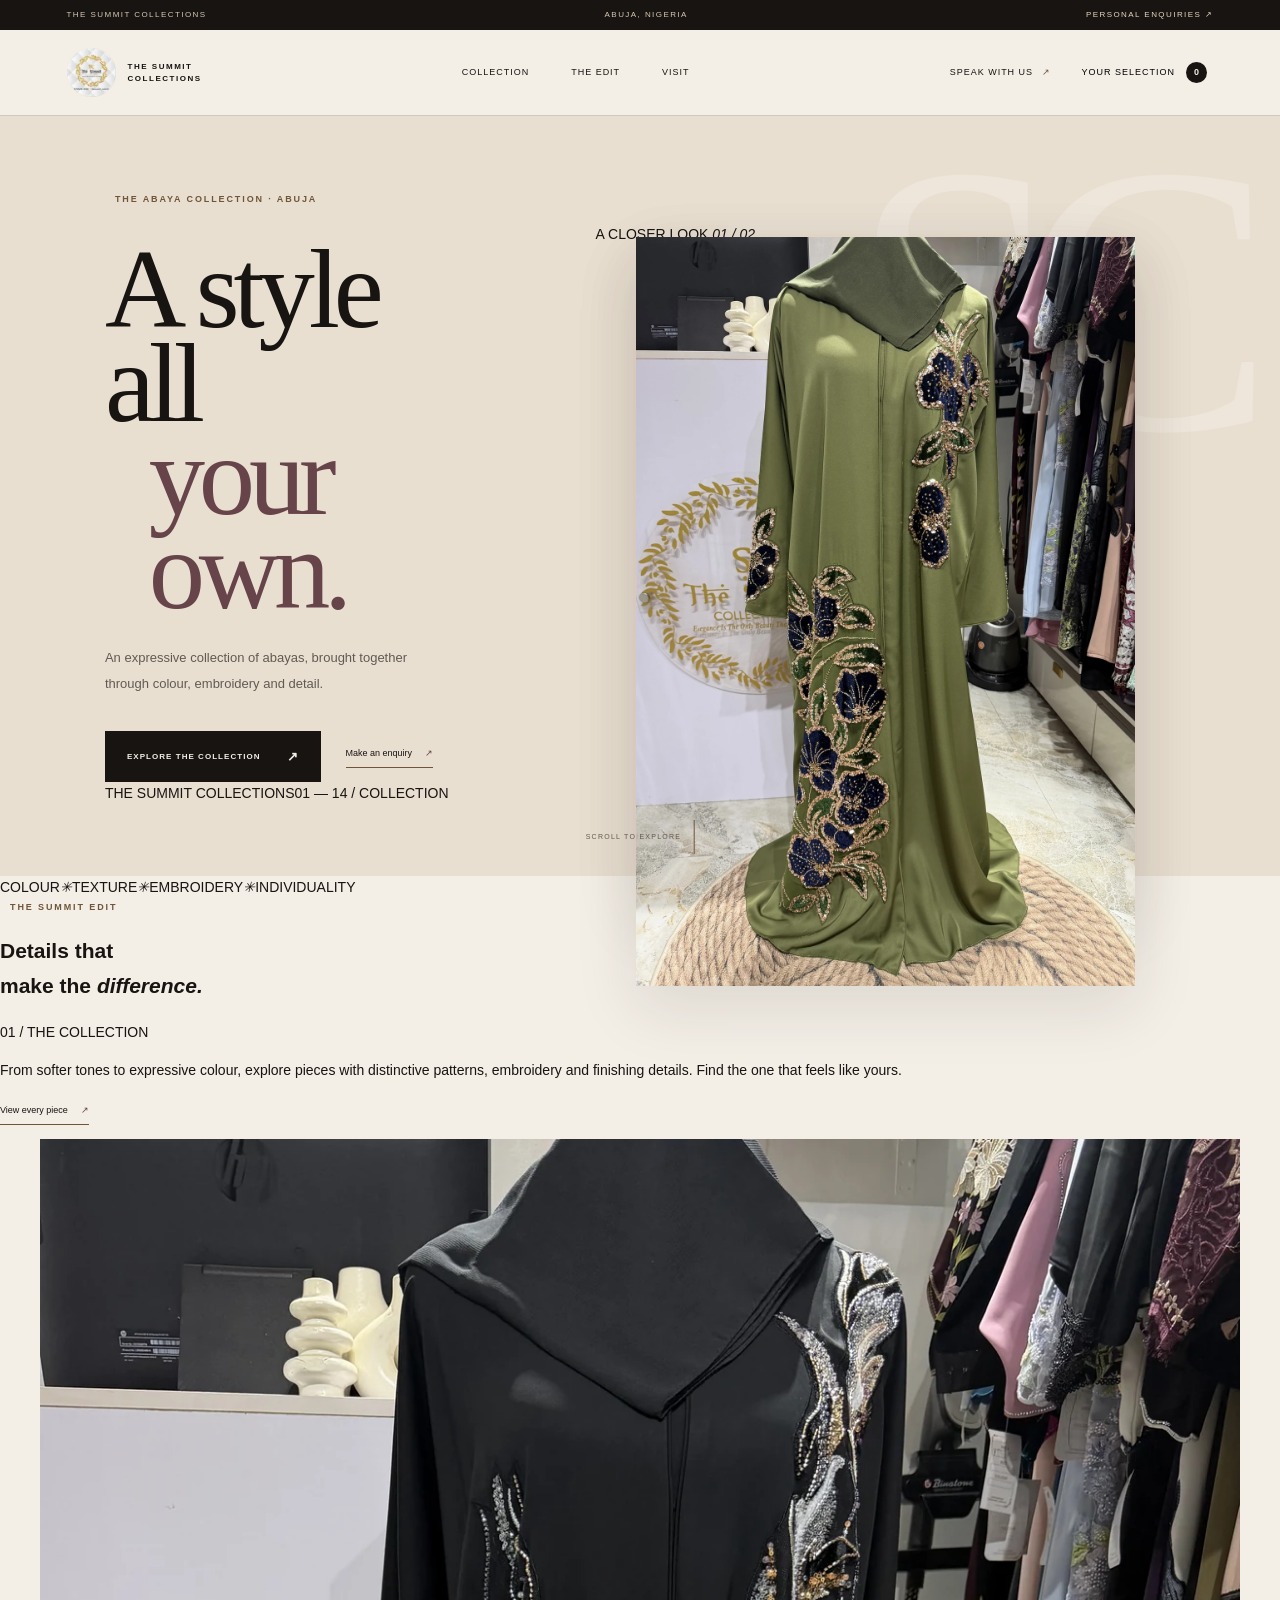
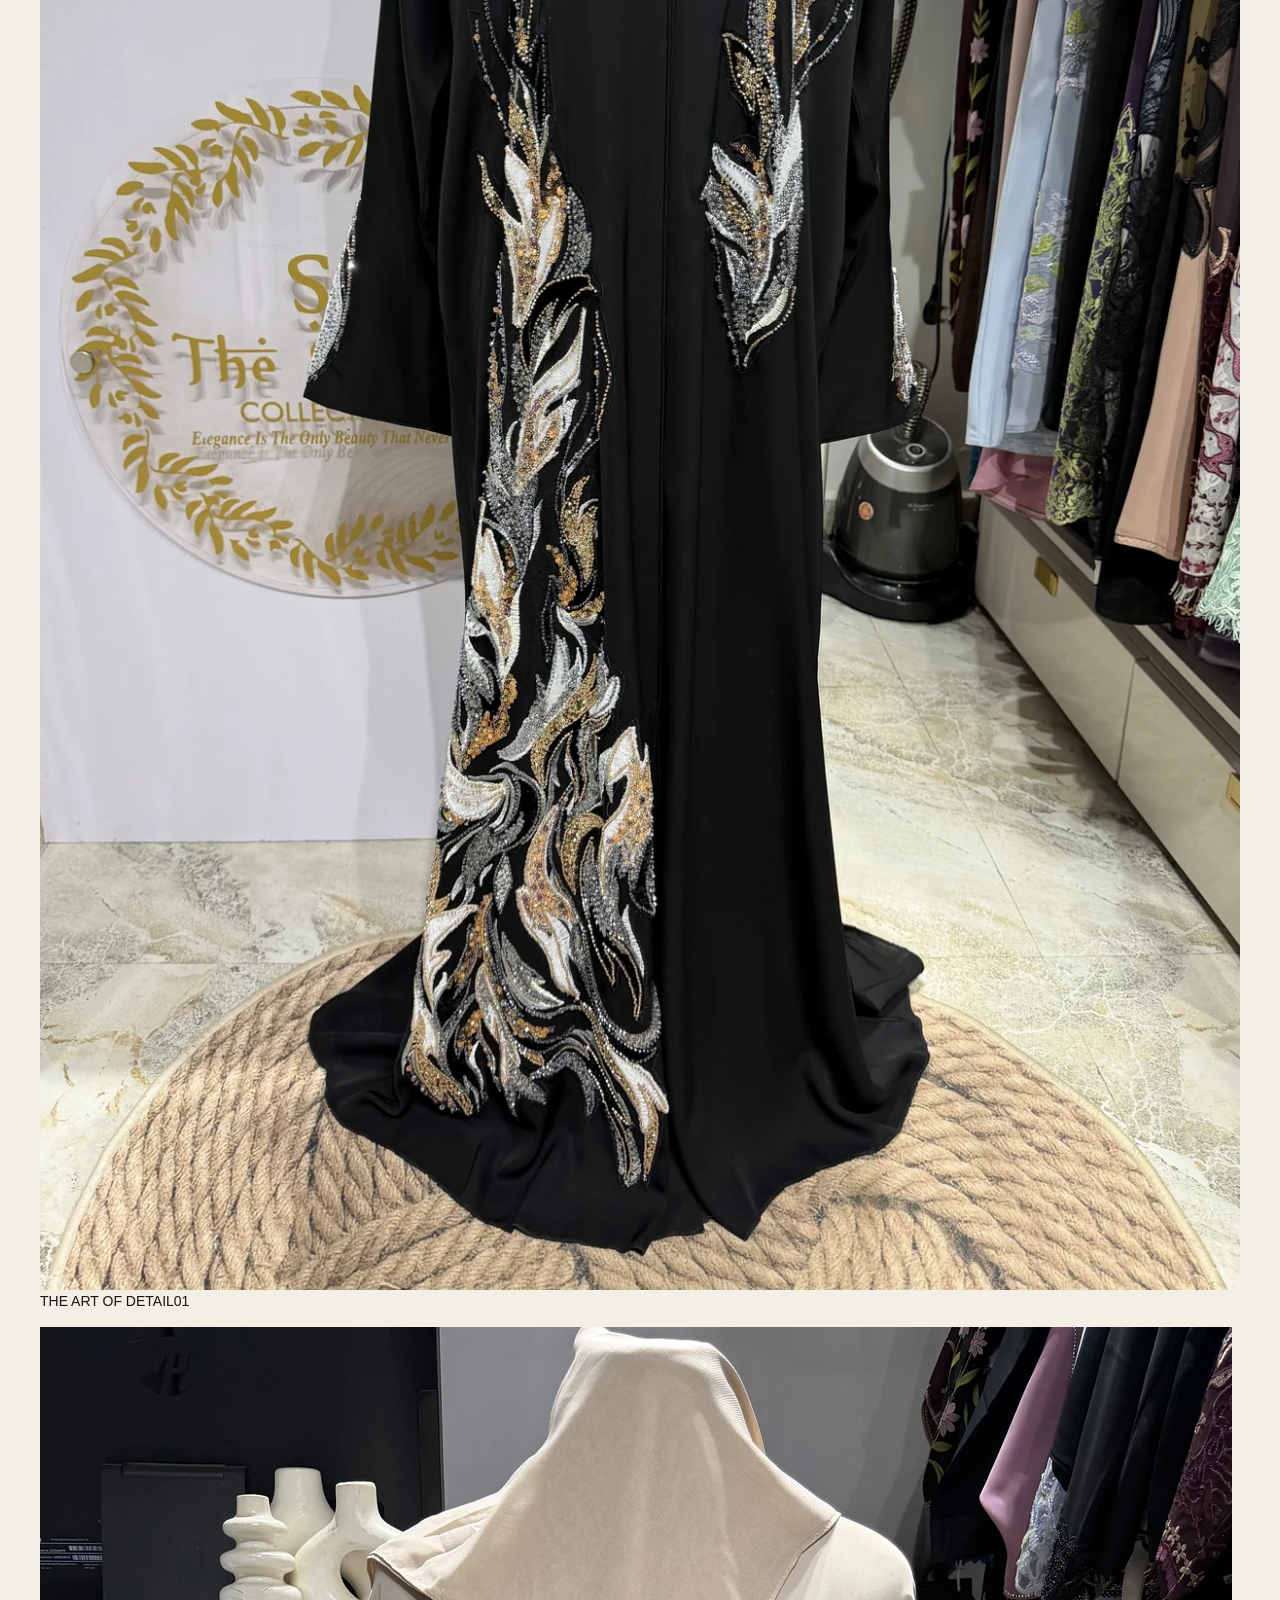
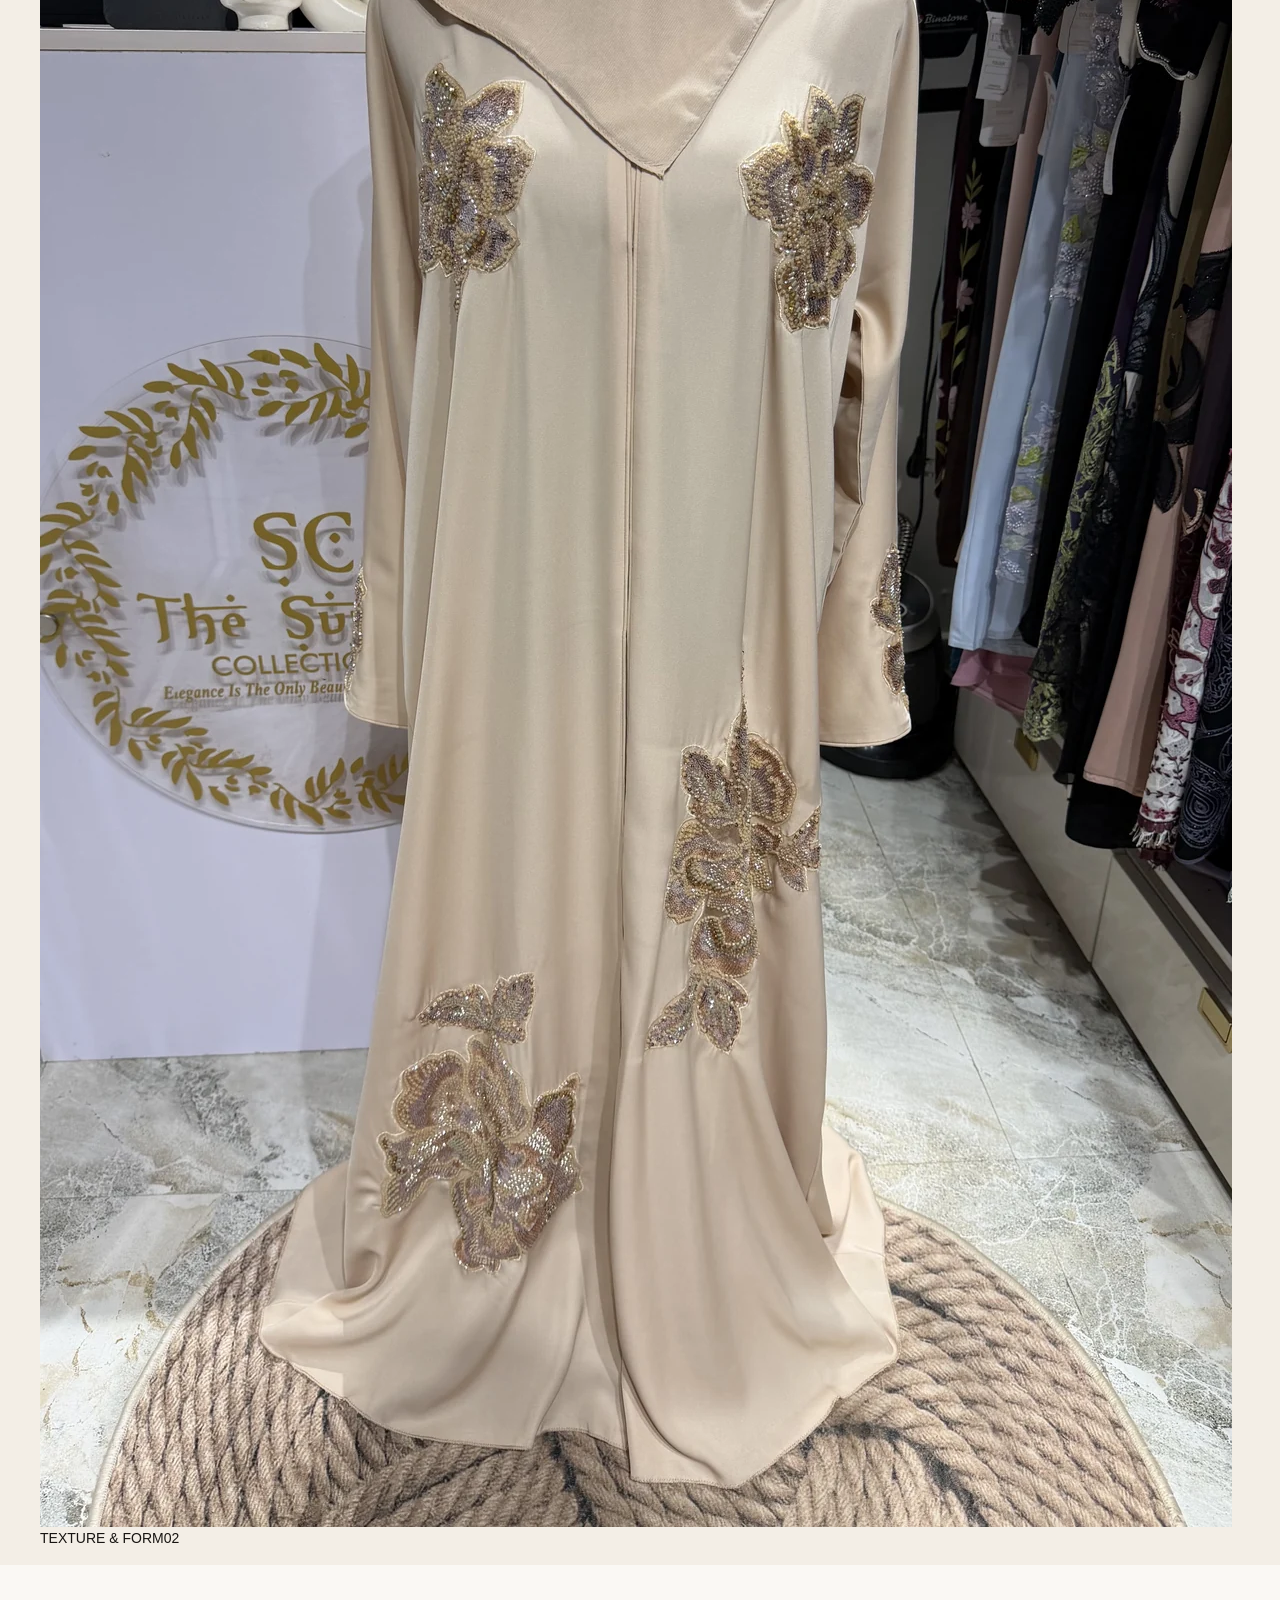
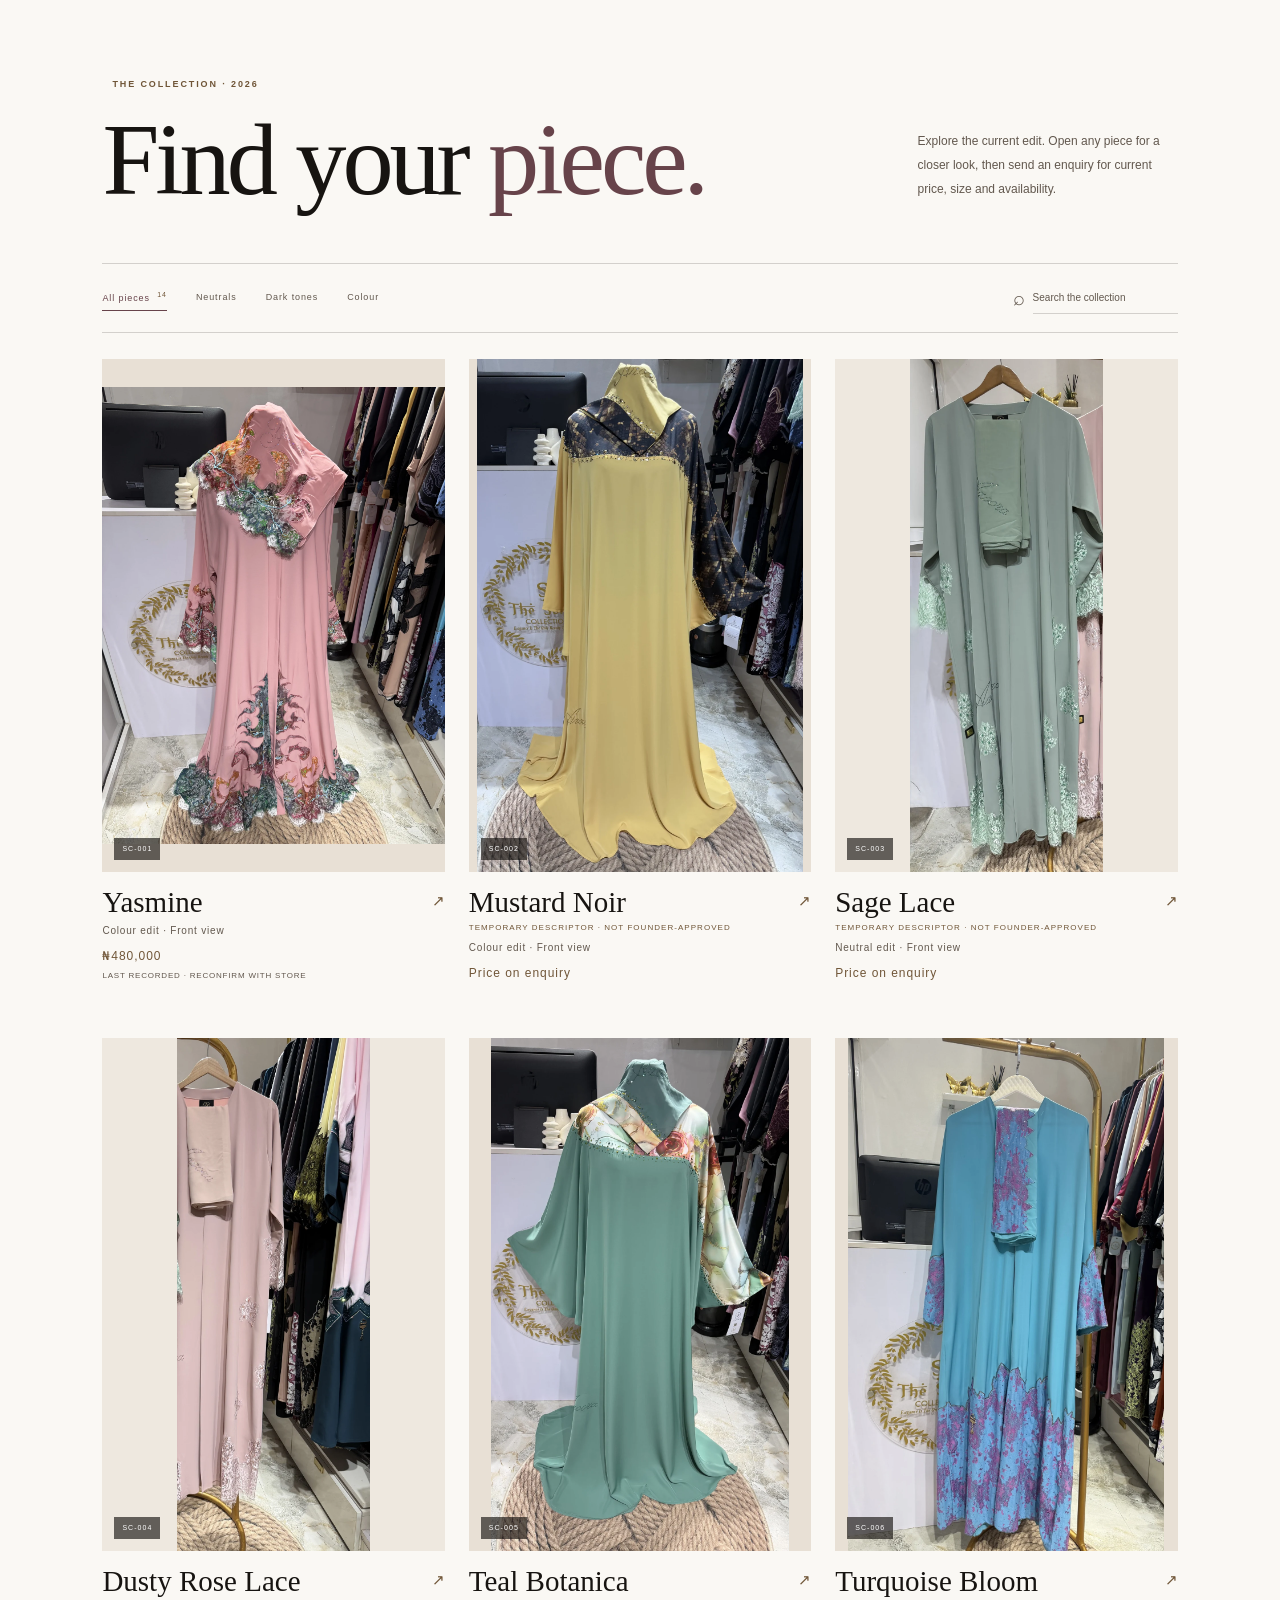
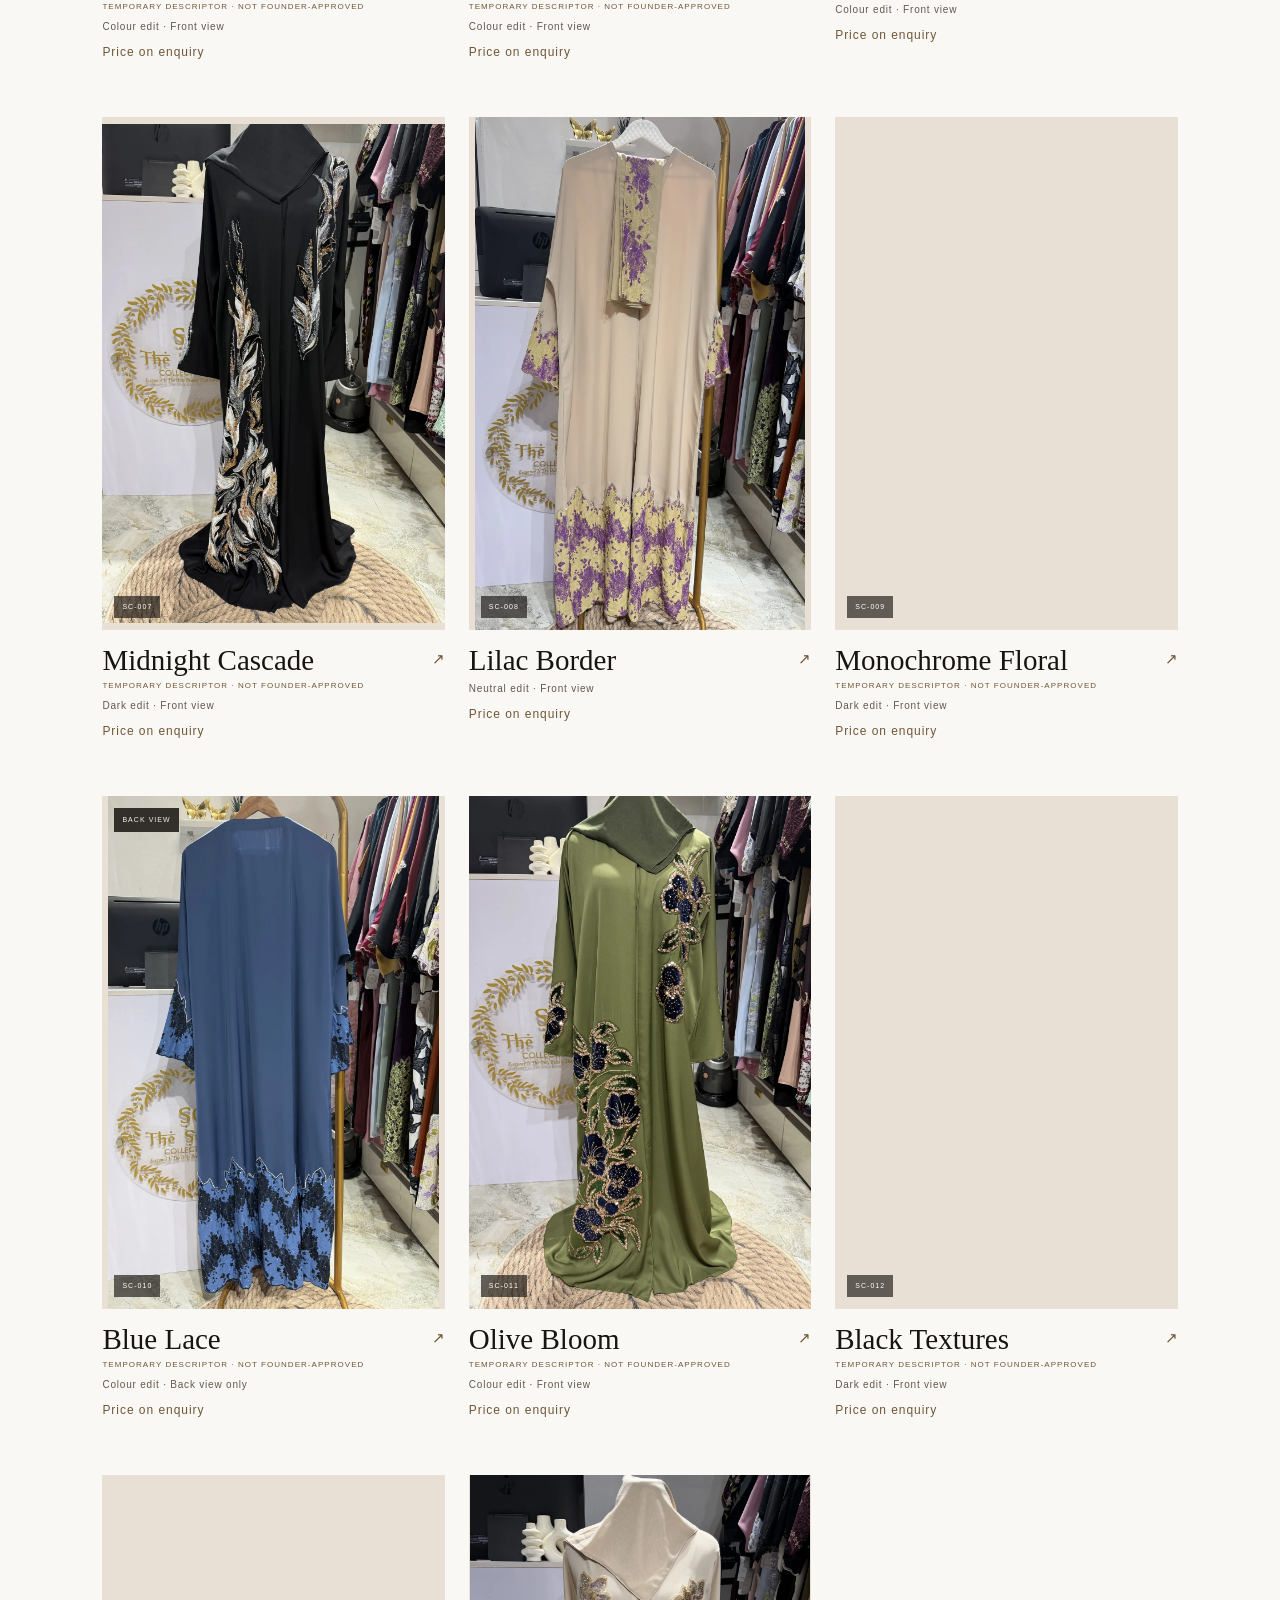
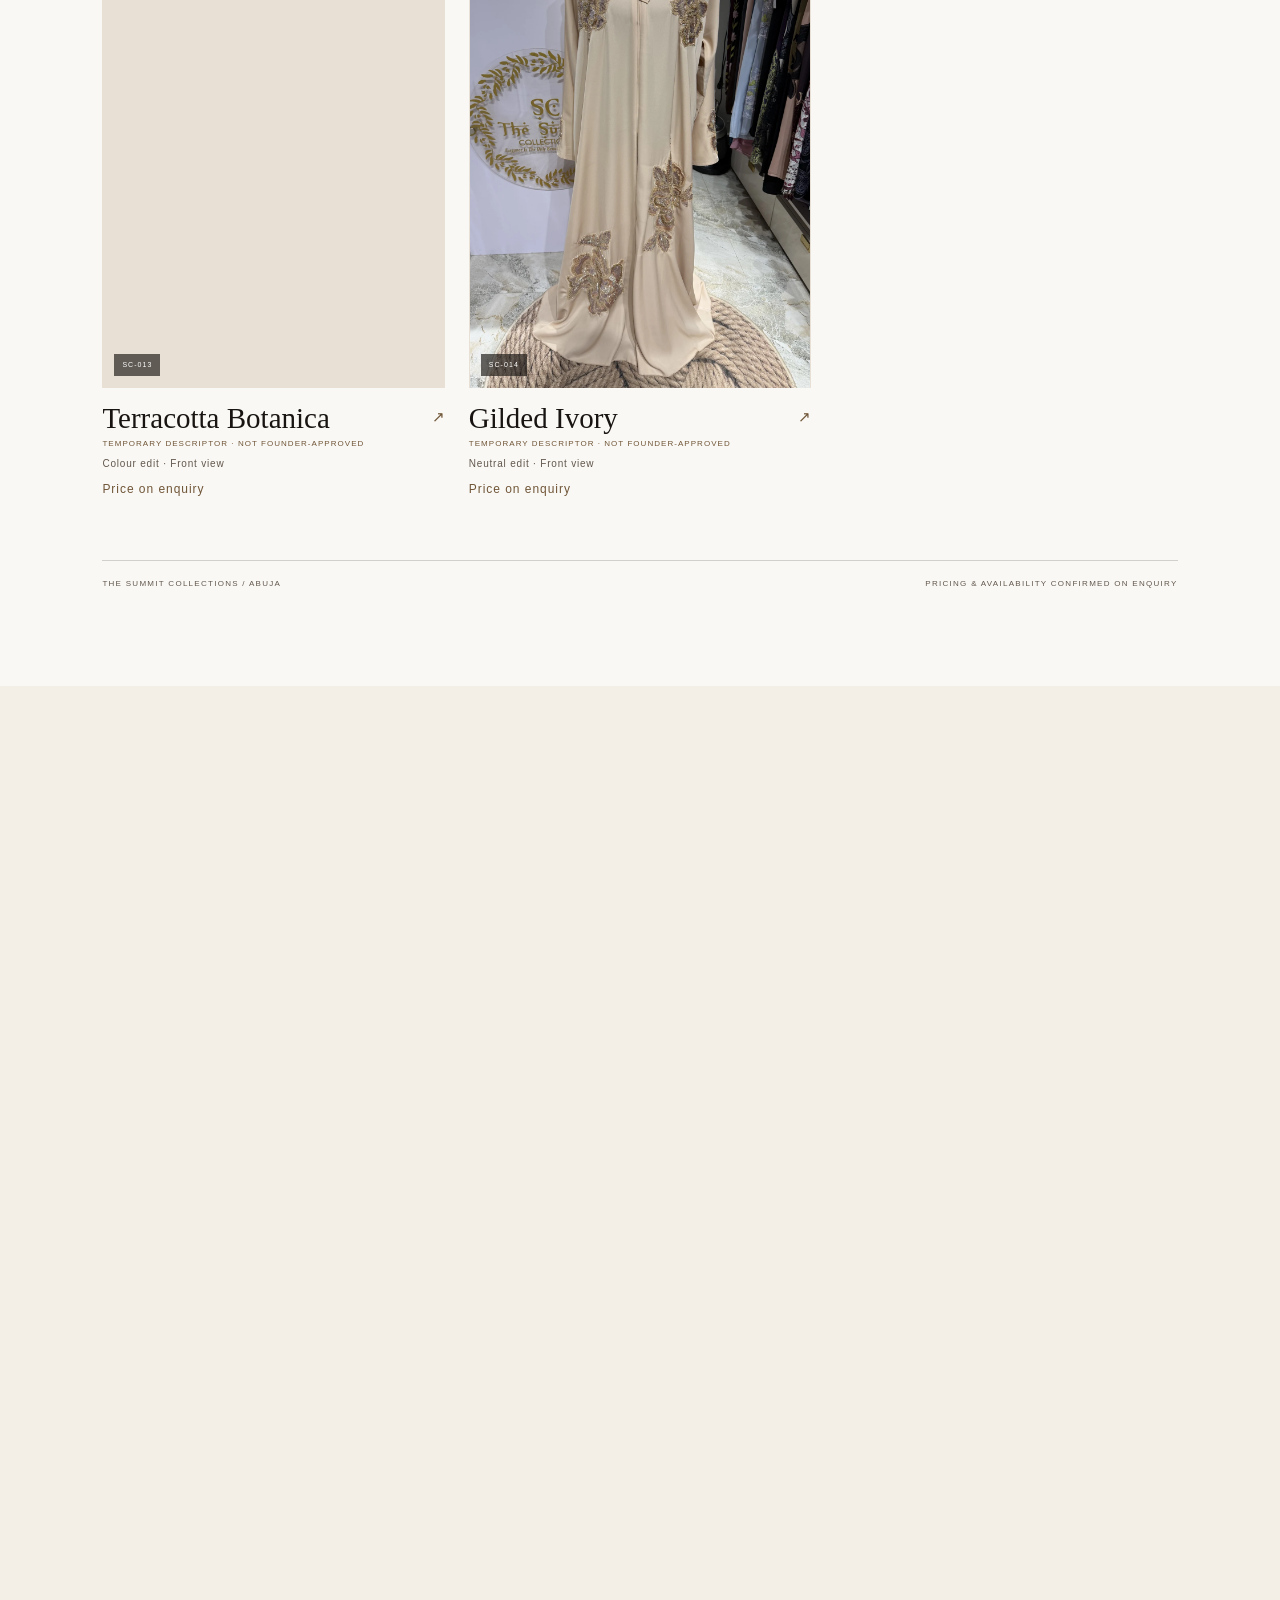
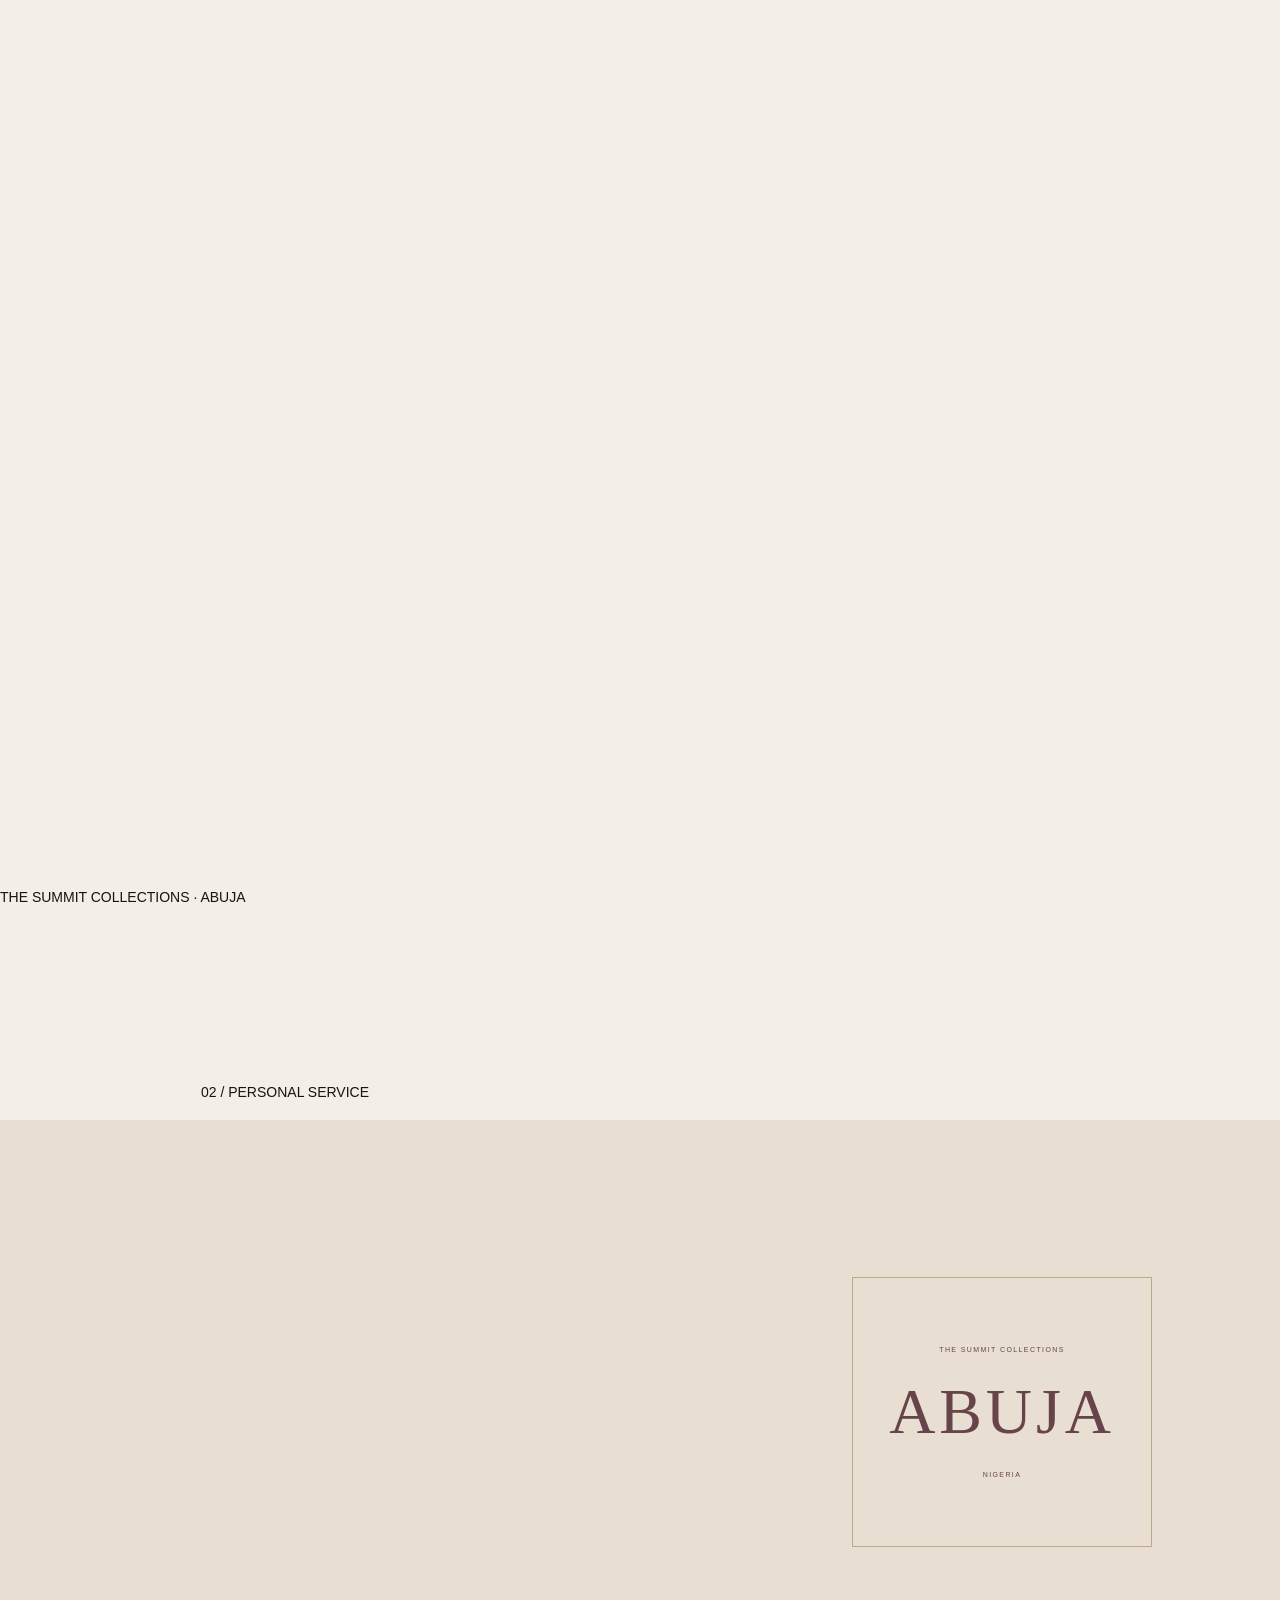
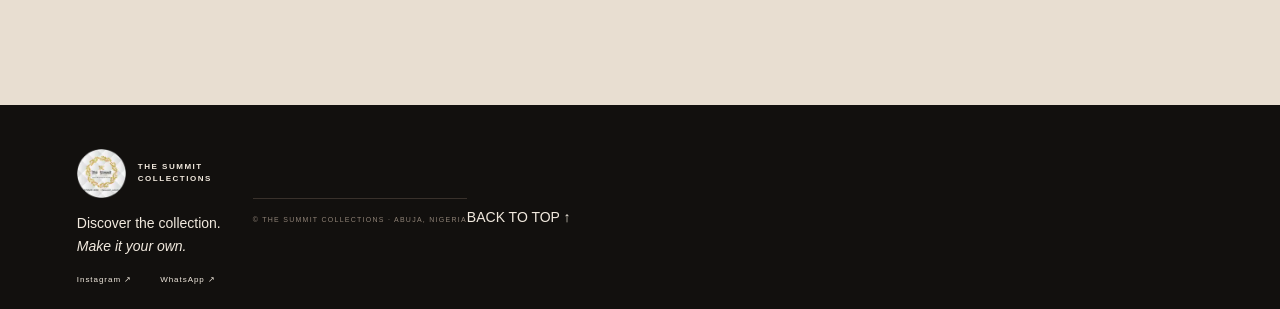
==== index.html @ 71501c40 "design: reshape storefront into a premium editorial fashion experience" ====
<!doctype html>
<html lang="en">
<head>
<meta charset="utf-8"><meta name="viewport" content="width=device-width, initial-scale=1"><meta name="theme-color" content="#f1eee8">
<meta name="description" content="Discover the abaya collection from The Summit Collections, Abuja. Explore colour, embroidery and considered details, then enquire directly with the store.">
<meta property="og:type" content="website"><meta property="og:site_name" content="The Summit Collections"><meta property="og:title" content="The Summit Collections — A considered abaya collection"><meta property="og:description" content="Explore the collection from The Summit Collections, Abuja."><meta property="og:locale" content="en_NG">
<meta name="twitter:card" content="summary"><meta name="twitter:title" content="The Summit Collections — A considered abaya collection"><meta name="twitter:description" content="Explore the collection from The Summit Collections, Abuja.">
<title>The Summit Collections — Abuja</title><link rel="preload" as="image" href="/products/sc-001.webp" fetchpriority="high">
<link rel="preconnect" href="https://fonts.googleapis.com"><link rel="preconnect" href="https://fonts.gstatic.com" crossorigin>
<link href="https://fonts.googleapis.com/css2?family=DM+Sans:wght@400;500;600;700&family=Playfair+Display:ital,wght@0,400;0,500;1,400;1,500&display=swap" rel="stylesheet"><link rel="stylesheet" href="styles.css">
</head>
<body>
<a class="skip-link" href="#top">Skip to content</a><div class="progress" aria-hidden="true"><span id="progressBar"></span></div><div class="prelude" id="prelude" aria-hidden="true"><span class="prelude-mark">SC</span></div>
<div class="announcement"><span>THE SUMMIT COLLECTIONS</span><span>ABUJA, NIGERIA</span><a href="https://wa.me/2347082812850" target="_blank" rel="noopener">PERSONAL ENQUIRIES <span>↗</span></a></div>
<header class="site-header" id="siteHeader"><a class="brand" href="#top" aria-label="The Summit Collections home"><img src="/assets/summit-logo.webp" alt=""><span>THE SUMMIT<br>COLLECTIONS</span></a><nav class="desktop-nav" aria-label="Main navigation"><a href="#collection">Collection</a><a href="#story">The edit</a><a href="#visit">Visit</a></nav><div class="header-actions"><a class="header-contact" href="https://wa.me/2347082812850" target="_blank" rel="noopener">Speak with us <span>↗</span></a><button class="bag-trigger" id="bagOpen" aria-controls="drawer" aria-expanded="false">Your selection <b id="count" aria-live="polite" aria-atomic="true" aria-label="0 selected units">0</b></button><button class="menu-trigger" id="menuOpen" aria-controls="mobileNav" aria-label="Open navigation" aria-expanded="false"><span></span><span></span></button></div></header>
<nav class="mobile-nav" id="mobileNav" aria-label="Mobile navigation" inert><a href="#collection">Collection <span>01</span></a><a href="#story">The edit <span>02</span></a><a href="#visit">Visit <span>03</span></a><a href="https://wa.me/2347082812850" target="_blank" rel="noopener">Speak with us ↗</a></nav>
<main id="top" tabindex="-1">
<section class="hero"><div class="hero-copy"><p class="eyebrow reveal"><span class="eyebrow-rule"></span> THE ABAYA COLLECTION · ABUJA</p><h1 class="hero-title reveal">A style<br>all <em>your own.</em></h1><p class="hero-description reveal">An expressive collection of abayas, brought together through colour, embroidery and detail.</p><div class="hero-actions reveal"><a class="button button-dark" href="#collection">Explore the collection <span>↗</span></a><a class="quiet-link" href="https://wa.me/2347082812850" target="_blank" rel="noopener">Make an enquiry <span>↗</span></a></div><div class="hero-foot"><span>THE SUMMIT COLLECTIONS</span><span>01 — 14 / COLLECTION</span></div></div><div class="hero-stage"><figure class="hero-image hero-image-main"><img src="/products/sc-001.webp" alt="Pink embroidered abaya from The Summit Collections" fetchpriority="high" decoding="async"></figure><figure class="hero-image hero-image-detail"><img src="/products/sc-011.webp" alt="Olive abaya with embroidered detailing" loading="eager" decoding="async"></figure><span class="hero-image-index">A CLOSER LOOK <i>01 / 02</i></span></div><a class="scroll-cue" href="#story" aria-label="Scroll to explore"><span>SCROLL TO EXPLORE</span><i></i></a></section>
<div class="collection-ribbon"><span>COLOUR</span><i>✳</i><span>TEXTURE</span><i>✳</i><span>EMBROIDERY</span><i>✳</i><span>INDIVIDUALITY</span></div>
<section class="story" id="story"><div class="story-heading"><p class="eyebrow reveal"><span class="eyebrow-rule"></span> THE SUMMIT EDIT</p><h2 class="reveal">Details that<br>make the <em>difference.</em></h2></div><div class="story-copy reveal"><span class="section-index">01 / THE COLLECTION</span><p>From softer tones to expressive colour, explore pieces with distinctive patterns, embroidery and finishing details. Find the one that feels like yours.</p><a class="quiet-link" href="#collection">View every piece <span>↗</span></a></div><div class="story-images"><figure class="story-image story-image-large reveal-image"><img src="/products/sc-007.webp" alt="Black abaya with embroidered detailing" loading="lazy" decoding="async"><figcaption><span>THE ART OF DETAIL</span><span>01</span></figcaption></figure><figure class="story-image story-image-small reveal-image"><img src="/products/sc-014.webp" alt="Ivory-toned abaya with gold-toned detailing" loading="lazy" decoding="async"><figcaption><span>TEXTURE & FORM</span><span>02</span></figcaption></figure></div></section>
<section class="collection" id="collection"><div class="collection-head"><div><p class="eyebrow reveal"><span class="eyebrow-rule"></span> THE COLLECTION · 2026</p><h2 class="reveal">Find your <em>piece.</em></h2></div><p class="collection-intro reveal">Explore the current edit. Open any piece for a closer look, then send an enquiry for current price, size and availability.</p></div><div class="collection-tools"><div class="filters" role="group" aria-label="Filter collection"><button class="active" data-filter="all" aria-pressed="true">All pieces <sup data-catalogue-count>14</sup></button><button data-filter="neutral" aria-pressed="false">Neutrals</button><button data-filter="dark" aria-pressed="false">Dark tones</button><button data-filter="colour" aria-pressed="false">Colour</button></div><label class="search"><span aria-hidden="true">⌕</span><input id="search" type="search" placeholder="Search the collection" aria-label="Search collection"></label></div><div class="product-grid" id="grid" aria-live="polite"></div><div class="collection-end"><span>THE SUMMIT COLLECTIONS / ABUJA</span><span>PRICING & AVAILABILITY CONFIRMED ON ENQUIRY</span></div></section>
<section class="service"><div class="service-image"><img src="/products/sc-002.webp" alt="Mustard abaya with dark embroidered detailing" loading="lazy" decoding="async"><span>THE SUMMIT COLLECTIONS · ABUJA</span></div><div class="service-copy"><p class="eyebrow reveal"><span class="eyebrow-rule"></span> A PERSONAL ENQUIRY</p><h2 class="reveal">A closer look.<br><em>A personal touch.</em></h2><p class="reveal">Need help choosing? Speak with the store about measurements, current pricing, available sizes and delivery. We’ll help you with the details before you decide.</p><a class="button button-outline reveal" href="https://wa.me/2347082812850" target="_blank" rel="noopener">Speak with the store <span>↗</span></a><span class="service-index">02 / PERSONAL SERVICE</span></div></section>
<section class="visit" id="visit"><div class="visit-copy"><p class="eyebrow reveal"><span class="eyebrow-rule"></span> VISIT THE STORE</p><h2 class="reveal">Come by<br><em>in Abuja.</em></h2><p class="reveal">Plot 1137, beside Amor Hotel,<br>Aso Radio, Katampe, Abuja, Nigeria</p><a class="quiet-link reveal" href="https://www.google.com/maps/search/?api=1&query=Plot+1137+beside+Amor+Hotel+Aso+Radio+Katampe+Abuja+Nigeria" target="_blank" rel="noopener">Get directions <span>↗</span></a></div><div class="visit-mark"><span>THE SUMMIT COLLECTIONS</span><b>ABUJA</b><i>NIGERIA</i></div></section>
</main>
<footer class="site-footer"><div class="footer-top"><a class="brand footer-brand" href="#top"><img src="/assets/summit-logo.webp" alt=""><span>THE SUMMIT<br>COLLECTIONS</span></a><p>Discover the collection.<br><em>Make it your own.</em></p><div class="footer-links"><a href="https://www.instagram.com/thesummit_collections/" target="_blank" rel="noopener">Instagram ↗</a><a href="https://wa.me/2347082812850" target="_blank" rel="noopener">WhatsApp ↗</a></div></div><div class="footer-bottom"><small>© THE SUMMIT COLLECTIONS · ABUJA, NIGERIA</small><a href="#top">BACK TO TOP ↑</a></div></footer>
<div class="scrim" id="scrim"></div><aside class="selection-drawer" id="drawer" role="dialog" aria-modal="true" aria-label="Your selection" aria-hidden="true" tabindex="-1" inert><div class="drawer-head"><div><p class="eyebrow">YOUR SELECTION</p><h2>Enquiry bag</h2></div><button id="bagClose" aria-label="Close selection">×</button></div><div class="drawer-items" id="items"></div><div class="drawer-bottom"><p>Selected pieces are sent as an enquiry. The store will confirm current pricing, sizing and availability.</p><div id="enquiryFields" hidden><label>Your name<input id="name" placeholder="Your name" autocomplete="name"></label><label>Delivery location<input id="location" placeholder="City or area" autocomplete="address-level2"></label></div><button id="send" class="button button-dark" disabled>Add a piece to continue</button></div></aside>
<dialog id="detail" class="product-dialog" aria-labelledby="detailTitle" aria-describedby="detailView detailPriceNote"><button class="dialog-close" id="detailClose" aria-label="Close product details">×</button><div class="dialog-image"><img id="detailImg" alt="Selected abaya"><div class="dialog-thumbs" id="thumbs"></div></div><div class="dialog-copy"><p class="eyebrow" id="detailRef">THE COLLECTION</p><h2 id="detailTitle">Piece 01</h2><p id="detailView">Front view</p><p class="detail-price" id="detailPrice">Price on enquiry</p><p class="price-note" id="detailPriceNote">Ask the store to confirm current pricing.</p><p>Ask us to confirm current availability, measurements, sizes and delivery.</p><div class="size-note"><span>SIZE & FIT</span><b>Ask the store</b></div><label>What would you like to know?<input id="size" placeholder="e.g. Size 56, measurements"></label><button id="add" class="button button-dark">Add to selection <span>↗</span></button></div></dialog>
<script src="app.js"></script></body></html>
---- styles.css ----
:root{--ink:#171411;--paper:#f3eee6;--cream:#e9dfd1;--white:#faf8f4;--gold:#705638;--wine:#67434a;--muted:#62584e;--line:rgba(35,29,24,.18);--serif:'Italiana',Georgia,serif;--sans:'Manrope',Arial,sans-serif;--ease:cubic-bezier(.76,0,.24,1)}
*{box-sizing:border-box}html{scroll-behavior:smooth;scroll-padding-top:90px}body{margin:0;background:var(--paper);color:var(--ink);font:13px/1.7 var(--sans);-webkit-font-smoothing:antialiased;overflow-x:hidden}body.lock{overflow:hidden}a{color:inherit;text-decoration:none}button,input{font:inherit}button{cursor:pointer}img{display:block;max-width:100%}
.progress{position:fixed;z-index:60;top:0;left:0;width:100%;height:2px}.progress span{display:block;width:0;height:100%;background:var(--gold)}
.prelude{position:fixed;inset:0;z-index:70;background:var(--ink);color:var(--paper);display:flex;align-items:center;justify-content:center;flex-direction:column;gap:14px;transition:transform 1s var(--ease),visibility 1s}.prelude.done{transform:translateY(-101%);visibility:hidden}.prelude-mark{font:64px/.9 var(--serif);letter-spacing:-.07em}.prelude-line{width:92px;height:1px;background:var(--gold);transform-origin:left;animation:preludeLine 1s var(--ease) both}.prelude small{font-size:8px;letter-spacing:.22em;color:#c4b6a4}
.announcement{height:30px;padding:0 5.2%;background:var(--ink);color:#d8c9b4;display:flex;align-items:center;justify-content:space-between;font-size:8px;letter-spacing:.18em}.announcement a{color:#e7d7c0}
.site-header{height:86px;padding:0 5.2%;display:flex;align-items:center;justify-content:space-between;background:rgba(243,238,230,.94);border-bottom:1px solid var(--line);position:sticky;top:0;z-index:30;backdrop-filter:blur(12px);transition:height .45s var(--ease),box-shadow .45s}.site-header.scrolled{height:72px;box-shadow:0 8px 30px #1714110c}.brand{display:flex;align-items:center;gap:12px}.brand img{width:49px;height:49px;object-fit:contain}.brand span{font-size:8px;font-weight:700;line-height:1.5;letter-spacing:.19em}.desktop-nav{display:flex;gap:42px}.desktop-nav a,.header-contact,.bag-trigger{font-size:9px;letter-spacing:.11em;text-transform:uppercase}.desktop-nav a{position:relative;padding:9px 0}.desktop-nav a:after{content:'';position:absolute;left:0;bottom:3px;width:100%;height:1px;background:var(--gold);transform:scaleX(0);transform-origin:right;transition:transform .45s var(--ease)}.desktop-nav a:hover:after{transform:scaleX(1);transform-origin:left}.header-actions{display:flex;align-items:center;gap:25px}.header-contact span{color:var(--gold);margin-left:5px}.bag-trigger{border:0;background:none}.bag-trigger b{display:inline-grid;place-items:center;width:21px;height:21px;margin-left:8px;border-radius:50%;background:var(--ink);color:var(--paper);font-size:9px}.menu-trigger{display:none}.mobile-nav{display:none}
.hero{min-height:min(760px,calc(100svh - 116px));background:var(--cream);padding:68px 8.2% 54px;display:grid;grid-template-columns:.86fr 1.14fr;align-items:center;gap:5%;position:relative;isolation:isolate}.hero:before{content:'SC';position:absolute;z-index:-1;right:4%;top:4%;font:clamp(200px,30vw,460px)/.8 var(--serif);color:#fff3;letter-spacing:-.12em;pointer-events:none}.hero-copy{padding:0 0 8px;position:relative;z-index:2}.eyebrow{display:flex;align-items:center;gap:10px;margin:0;color:#705638;font-size:8px;letter-spacing:.21em;font-weight:700}.eyebrow i{display:inline-block;width:24px;height:1px;background:var(--gold)}.hero-title{font:400 clamp(74px,8.8vw,132px)/.83 var(--serif);letter-spacing:-.055em;margin:36px 0 28px}.hero-title span,.hero-title em{display:block;font-style:normal}.hero-title em{color:var(--wine);padding-left:10%}.hero-description{max-width:330px;color:#625a52;font-size:12px;line-height:2}.hero-actions{display:flex;align-items:center;gap:25px;flex-wrap:wrap;margin-top:34px}
.button{min-height:51px;padding:0 21px;display:inline-flex;align-items:center;justify-content:center;gap:26px;border:1px solid transparent;font-size:8px;font-weight:700;letter-spacing:.13em;text-transform:uppercase;transition:background .35s,color .35s,border-color .35s,transform .35s var(--ease)}.button span{font-size:13px;transition:transform .35s var(--ease)}.button:hover{transform:translateY(-3px)}.button:hover span{transform:translate(3px,-3px)}.button-dark{background:var(--ink);color:var(--paper)}.button-dark:hover{background:var(--wine)}.button-outline{border-color:#d4c3ab;color:var(--paper)}.button-outline:hover{background:var(--paper);color:var(--ink)}.quiet-link{display:inline-flex;align-items:center;gap:13px;font-size:9px;border-bottom:1px solid var(--gold);padding-bottom:6px}.quiet-link span{color:var(--wine);transition:transform .3s}.quiet-link:hover span{transform:translate(3px,-3px)}
.hero-meta{display:flex;justify-content:space-between;max-width:380px;border-top:1px solid #c9bcae;margin-top:78px;padding-top:13px;color:#62584e;font-size:7px;letter-spacing:.16em}.hero-stage{height:min(560px,68vh);min-height:430px;position:relative;perspective:900px}.hero-image{position:absolute;overflow:hidden;background:#c9bcae;box-shadow:0 22px 60px #2a211a1c}.hero-image img{width:100%;height:100%;object-fit:cover;object-position:center 26%;transition:transform 1.5s var(--ease)}.hero-image-front{left:13%;top:0;width:56%;height:94%;z-index:2;animation:heroRise 1.2s .2s var(--ease) both}.hero-image-back{right:0;bottom:0;width:39%;height:67%;z-index:1;border:7px solid var(--cream);animation:heroRise 1.25s .42s var(--ease) both}.hero-stage:hover .hero-image-front img{transform:scale(1.035)}.hero-caption{position:absolute;z-index:4;left:13%;bottom:0;width:56%;display:flex;justify-content:space-between;padding:12px 0;color:#62584e;font-size:7px;letter-spacing:.17em}.hero-caption b{font:20px var(--serif);color:var(--wine)}.hero-seal{position:absolute;z-index:5;left:0;bottom:15%;width:106px;height:106px;border-radius:50%;background:var(--wine);color:#f4e9dc;display:flex;flex-direction:column;align-items:center;justify-content:center;font-size:7px;letter-spacing:.16em;box-shadow:0 12px 35px #251a1a26;animation:sealIn 1s .8s var(--ease) both}.hero-seal i{font-style:normal;color:#d7b98d;font-size:23px;margin:2px}.scroll-cue{position:absolute;bottom:22px;left:50%;transform:translateX(-50%);display:flex;align-items:center;gap:12px;color:#62584e;font-size:7px;letter-spacing:.18em}.scroll-cue i{height:34px;width:1px;background:var(--gold);transform-origin:top;animation:scrollPulse 1.7s ease-in-out infinite}
.ticker{overflow:hidden;background:var(--ink);color:#e8ddcf;padding:17px 0}.ticker-track{display:flex;align-items:center;justify-content:space-around;gap:38px;width:max-content;min-width:200%;animation:ticker 34s linear infinite}.ticker-track span{font:18px var(--serif);letter-spacing:.11em;white-space:nowrap}.ticker-track b{font-size:12px;color:var(--gold);font-weight:400}
.signature{padding:132px 10% 140px;background:var(--paper);display:grid;grid-template-columns:1.15fr .85fr;column-gap:12%;row-gap:65px}.signature-heading h2,.collection-head h2,.feature-copy h2,.visit h2{font:400 clamp(58px,7vw,102px)/.94 var(--serif);letter-spacing:-.04em;margin:28px 0 0}.signature-heading h2 em,.collection-head h2 em,.feature-copy h2 em,.visit h2 em{font-style:normal;color:var(--wine)}.signature-copy{align-self:end;max-width:330px;padding-bottom:6px}.index{display:block;color:#705638;font-size:7px;letter-spacing:.19em;margin-bottom:20px}.signature-copy p,.feature-copy>p:not(.eyebrow){color:var(--muted);font-size:11px;line-height:2.1;margin:0 0 25px}.signature-gallery{grid-column:1/-1;display:grid;grid-template-columns:1.05fr .72fr .5fr;align-items:center;gap:5%;position:relative}.signature-gallery figure{margin:0;position:relative;overflow:hidden;background:#ded3c5}.signature-large{height:510px}.signature-small{height:360px;margin-top:110px!important}.signature-gallery img{width:100%;height:100%;object-fit:cover;object-position:center 24%;transition:transform 1.2s var(--ease)}.signature-gallery figure:hover img{transform:scale(1.04)}.signature-gallery figcaption{position:absolute;bottom:0;left:0;right:0;display:flex;justify-content:space-between;padding:14px;background:linear-gradient(transparent,#17141188);color:white;font-size:7px;letter-spacing:.14em}.gallery-note{font:32px/1.2 var(--serif);color:var(--ink);padding-left:10px}.gallery-note em{color:var(--wine)}
.collection{background:var(--white);padding:112px 6.5% 96px}.collection-head{display:flex;align-items:end;justify-content:space-between;gap:40px}.collection-head h2{font-size:clamp(64px,8vw,112px);margin-top:20px}.collection-intro{max-width:260px;color:var(--muted);font-size:11px;line-height:2;margin:0 0 8px}.collection-tools{display:flex;align-items:center;justify-content:space-between;gap:20px;border-block:1px solid var(--line);padding:17px 0;margin:54px 0 26px}.filters{display:flex;gap:29px;flex-wrap:wrap}.filters button{border:0;background:none;color:#62584e;padding:5px 0;font-size:8px;letter-spacing:.1em;position:relative}.filters button:after{content:'';position:absolute;left:0;bottom:0;width:100%;height:1px;background:var(--wine);transform:scaleX(0);transition:transform .35s}.filters button.active{color:var(--wine)}.filters button.active:after{transform:scaleX(1)}.filters sup{font-size:7px;color:#705638;margin-left:4px}.search{display:flex;align-items:center;gap:8px;color:#62584e}.search span{font-size:20px}.search input{width:145px;border:0;border-bottom:1px solid var(--line);background:none;padding:7px 0;outline:0;font-size:9px}.search input:focus{border-color:var(--wine)}
.product-grid{display:grid;grid-template-columns:repeat(4,minmax(0,1fr));gap:48px 17px}.product-card{min-width:0;opacity:0;transform:translateY(32px);transition:opacity .8s var(--ease),transform .8s var(--ease)}.product-card.is-visible{opacity:1;transform:translateY(0)}.product-visual{display:block;width:100%;aspect-ratio:3/4;border:0;padding:0;position:relative;overflow:hidden;background:#e5ddd2;text-align:left}.product-visual img{width:100%;height:100%;object-fit:cover;object-position:center 24%;transition:transform 1.1s var(--ease),filter .6s}.product-visual:hover img{transform:scale(1.045);filter:saturate(1.04)}.product-number{position:absolute;left:12px;bottom:12px;color:#fff;background:#171411a6;padding:5px 8px;font-size:7px;letter-spacing:.15em}.product-meta{display:flex;align-items:start;justify-content:space-between;padding-top:13px}.product-meta h3{font:25px/1 var(--serif);margin:0}.product-meta p{margin:6px 0 0;color:var(--muted);font-size:8px;letter-spacing:.08em}.product-arrow{color:var(--gold);font-size:15px}.empty-state{grid-column:1/-1;padding:50px;text-align:center;color:var(--muted)}.collection-end{display:flex;justify-content:space-between;border-top:1px solid var(--line);margin-top:60px;padding-top:16px;color:#62584e;font-size:7px;letter-spacing:.16em}
.feature-story{display:grid;grid-template-columns:1fr 1fr;background:var(--ink);color:var(--paper)}.feature-image{min-height:680px;position:relative;overflow:hidden}.feature-image img{width:100%;height:100%;position:absolute;inset:0;object-fit:cover;object-position:center 22%;filter:saturate(.88)}.feature-image-label{position:absolute;bottom:24px;left:7%;font-size:7px;letter-spacing:.18em}.feature-copy{padding:100px 12%;align-self:center;position:relative}.feature-copy h2{font-size:clamp(58px,7vw,96px);margin:26px 0}.feature-copy h2 em{color:#c4a77f}.feature-copy>p:not(.eyebrow){max-width:340px;color:#bfb4a7}.feature-index{display:block;margin-top:74px;color:#8f8172;font-size:7px;letter-spacing:.17em}
.visit{padding:116px 10%;display:flex;align-items:center;justify-content:space-between;gap:40px;background:#e8ded1}.visit h2{font-size:clamp(68px,8vw,112px);margin:22px 0}.visit-copy>p:not(.eyebrow){font-size:11px;color:#625950;line-height:2;margin:25px 0}.visit-mark{width:300px;height:270px;border:1px solid #bda987;display:flex;flex-direction:column;align-items:center;justify-content:center;gap:20px;color:var(--wine)}.visit-mark span,.visit-mark i{font-size:7px;letter-spacing:.2em;font-style:normal}.visit-mark b{font:64px var(--serif);letter-spacing:.06em}
footer{background:#12100e;color:#f1e9de;padding:44px 6% 22px;display:grid;grid-template-columns:auto 1fr auto;align-items:center;gap:32px}footer>p{font:26px/1.2 var(--serif);margin:0}footer>p em{font-style:normal;color:#c4a77f}.footer-links{display:flex;gap:28px;font-size:8px;letter-spacing:.12em}footer small{grid-column:1/-1;border-top:1px solid #39312b;padding-top:17px;color:#8f8276;font-size:7px;letter-spacing:.18em}
.scrim{position:fixed;inset:0;background:#15110fc2;z-index:40;opacity:0;visibility:hidden;transition:opacity .45s,visibility .45s}.scrim.show{opacity:1;visibility:visible}.selection-drawer{position:fixed;z-index:41;right:0;top:0;width:min(450px,100%);height:100dvh;background:var(--paper);padding:30px;display:flex;flex-direction:column;transform:translateX(102%);transition:transform .65s var(--ease);overflow:auto}.selection-drawer.show{transform:none}.drawer-head{display:flex;justify-content:space-between;border-bottom:1px solid var(--line);padding-bottom:20px}.drawer-head h2{font:36px var(--serif);margin:5px 0}.drawer-head button,.dialog-close{border:0;background:none;font-size:30px}.drawer-items{padding:8px 0}.bag-line{display:grid;grid-template-columns:66px 1fr auto;align-items:center;gap:14px;padding:14px 0;border-bottom:1px solid var(--line)}.bag-line img{width:66px;height:82px;object-fit:cover}.bag-line h4{font:21px var(--serif);margin:0}.bag-line small{color:var(--muted);font-size:8px}.bag-line .bag-note{display:block;margin-top:5px;max-width:220px;line-height:1.5;font-size:9px;color:var(--ink)}.bag-line button{border:0;background:none;color:var(--wine);font-size:8px}.drawer-bottom{margin-top:auto;padding-top:16px}.drawer-bottom p{color:var(--muted);font-size:9px;line-height:1.8}.drawer-bottom label,.dialog-copy label{display:block;margin:12px 0;font-size:8px;letter-spacing:.08em}.drawer-bottom input,.dialog-copy input{display:block;width:100%;margin-top:6px;padding:12px;border:1px solid var(--line);background:#fff;font-size:10px}.drawer-bottom .button{width:100%;margin-top:10px}
.product-dialog{padding:0;border:0;width:min(900px,calc(100% - 24px));max-height:92dvh;overflow:auto;background:var(--paper);color:var(--ink);grid-template-columns:1.05fr .95fr;position:relative}.product-dialog[open]{display:grid;animation:dialogIn .45s var(--ease) both}.product-dialog::backdrop{background:#171411c9;backdrop-filter:blur(4px)}.dialog-image{min-height:560px;position:relative;background:#ded3c5}.dialog-image>img{width:100%;height:100%;max-height:700px;object-fit:cover;object-position:center 22%}.dialog-thumbs{position:absolute;left:16px;bottom:16px;display:flex;gap:8px}.dialog-thumbs button{width:48px;height:60px;padding:0;border:1px solid #fff;background:none;opacity:.72}.dialog-thumbs button.active{opacity:1;border:2px solid var(--gold)}.dialog-thumbs img{width:100%;height:100%;object-fit:cover}.dialog-copy{align-self:center;padding:54px 42px}.dialog-copy h2{font:48px/1 var(--serif);margin:18px 0}.dialog-copy>p:not(.eyebrow){font-size:10px;line-height:1.9;color:var(--muted)}.size-note{display:flex;justify-content:space-between;border-block:1px solid var(--line);padding:15px 0;margin:26px 0;font-size:8px;letter-spacing:.1em}.size-note b{font-weight:500;color:var(--wine)}.dialog-copy .button{width:100%;margin-top:16px}.dialog-close{position:absolute;right:13px;top:8px;z-index:2}
.reveal{opacity:0;transform:translateY(26px);transition:opacity .85s var(--ease),transform .85s var(--ease)}.reveal.is-visible{opacity:1;transform:none}.reveal-image{clip-path:inset(12% 0 0 0);opacity:.7;transition:clip-path 1.15s var(--ease),opacity 1s}.reveal-image.is-visible{clip-path:inset(0);opacity:1}.signature-gallery .reveal-image:nth-child(2){transition-delay:.12s}.signature-gallery .reveal-image:nth-child(3){transition-delay:.24s}.hero-title span,.hero-title em{animation:titleIn 1.05s var(--ease) both}.hero-title em{animation-delay:.16s}.hero-description{animation:fadeUp .8s .45s both}.hero-actions{animation:fadeUp .8s .58s both}.hero-meta{animation:fadeUp .8s .72s both}
@keyframes preludeLine{from{transform:scaleX(0)}to{transform:scaleX(1)}}@keyframes heroRise{from{opacity:0;transform:translateY(42px) rotateY(-3deg)}to{opacity:1;transform:translateY(0) rotateY(0)}}@keyframes sealIn{from{opacity:0;transform:scale(.7) rotate(-18deg)}to{opacity:1;transform:scale(1) rotate(0)}}@keyframes titleIn{from{opacity:0;transform:translateY(55px);clip-path:inset(0 0 100%)}to{opacity:1;transform:none;clip-path:inset(0)}}@keyframes fadeUp{from{opacity:0;transform:translateY(22px)}to{opacity:1;transform:none}}@keyframes scrollPulse{0%,100%{transform:scaleY(.45);opacity:.45}50%{transform:scaleY(1);opacity:1}}@keyframes ticker{to{transform:translateX(-50%)}}@keyframes dialogIn{from{opacity:0;transform:translateY(20px) scale(.985)}to{opacity:1;transform:none}}
@media(max-width:980px){.hero{padding-inline:6%;grid-template-columns:.9fr 1.1fr}.hero-stage{min-height:390px}.hero-title{font-size:clamp(72px,9vw,104px)}.signature{padding-inline:7%}.product-grid{grid-template-columns:repeat(3,minmax(0,1fr))}.feature-copy{padding-inline:9%}}
@media(max-width:680px){.announcement{padding-inline:4%;font-size:7px}.announcement span:nth-child(2){display:none}.site-header{height:72px;padding-inline:4%}.site-header.scrolled{height:64px}.brand img{width:41px;height:41px}.brand span{font-size:7px}.desktop-nav,.header-contact{display:none}.header-actions{gap:12px}.bag-trigger{font-size:8px}.menu-trigger{display:flex;width:27px;height:27px;border:0;background:none;flex-direction:column;justify-content:center;gap:5px}.menu-trigger span{display:block;width:20px;height:1px;background:var(--ink);transition:transform .35s}.menu-trigger[aria-expanded=true] span:first-child{transform:translateY(3px) rotate(45deg)}.menu-trigger[aria-expanded=true] span:last-child{transform:translateY(-3px) rotate(-45deg)}.mobile-nav{position:fixed;z-index:29;top:72px;left:0;right:0;background:var(--paper);padding:14px 6% 26px;display:flex;flex-direction:column;transform:translateY(-120%);transition:transform .55s var(--ease);box-shadow:0 20px 28px #17141112}.mobile-nav.open{transform:translateY(0)}.mobile-nav a{display:flex;justify-content:space-between;padding:14px 0;border-bottom:1px solid var(--line);font:22px var(--serif)}.mobile-nav a span{font:8px var(--sans);color:var(--gold)}.hero{min-height:0;display:flex;flex-direction:column;align-items:stretch;gap:32px;padding:54px 6% 66px}.hero-title{font-size:clamp(76px,18vw,106px);margin:26px 0 20px}.hero-title em{padding-left:8%}.hero-description{font-size:11px;max-width:290px}.hero-actions{gap:18px;margin-top:24px}.button{min-height:48px;padding:0 16px;gap:15px;font-size:7px}.hero-meta{margin-top:42px}.hero-stage{height:420px;min-height:0;margin:0 0 10px}.hero-image-front{left:10%;width:61%;height:94%}.hero-image-back{width:39%;height:64%}.hero-seal{width:84px;height:84px;font-size:6px;bottom:12%}.hero-seal i{font-size:19px}.hero-caption{left:10%;width:61%;bottom:-8px}.scroll-cue{bottom:13px}.ticker{padding:13px 0}.ticker-track{gap:24px}.ticker-track span{font-size:15px}.signature{display:block;padding:82px 7% 90px}.signature-heading h2,.collection-head h2,.feature-copy h2,.visit h2{font-size:clamp(56px,14vw,80px)}.signature-copy{margin:35px 0 45px;max-width:330px}.signature-gallery{display:grid;grid-template-columns:1fr .72fr;gap:14px}.signature-large{height:390px}.signature-small{height:280px;margin-top:75px!important}.gallery-note{grid-column:1/-1;margin:15px 0 0 auto;font-size:27px}.collection{padding:78px 5% 72px}.collection-head{display:block}.collection-head h2{font-size:clamp(62px,15vw,88px)}.collection-intro{margin-top:20px;max-width:310px}.collection-tools{margin:35px 0 20px;align-items:stretch;flex-direction:column;gap:16px}.filters{gap:12px 20px}.search input{width:100%}.product-grid{grid-template-columns:repeat(2,minmax(0,1fr));gap:30px 11px}.product-meta h3{font-size:21px}.product-meta p{font-size:7px}.collection-end{margin-top:40px;gap:15px;font-size:6px}.feature-story{display:flex;flex-direction:column}.feature-image{min-height:470px;height:470px}.feature-copy{padding:70px 7% 78px}.feature-copy h2{font-size:clamp(62px,15vw,88px)}.feature-index{margin-top:48px}.visit{padding:80px 7%;display:block}.visit-mark{width:100%;height:190px;margin-top:40px}.visit-mark b{font-size:52px}footer{padding:34px 6% 20px;grid-template-columns:auto 1fr;gap:20px}footer>p{font-size:21px}.footer-links{grid-column:1/-1;gap:24px}footer small{font-size:6px}.selection-drawer{padding:25px 20px}.product-dialog{grid-template-columns:1fr;max-height:92dvh}.dialog-image{min-height:0;height:380px}.dialog-copy{padding:28px 24px 34px}.dialog-copy h2{font-size:40px}.dialog-close{background:#f3eee6c9;border-radius:50%;width:34px;height:34px;right:10px;top:10px}.prelude-mark{font-size:56px}}
@media(prefers-reduced-motion:reduce){*,*:before,*:after{scroll-behavior:auto!important;animation-duration:.01ms!important;animation-iteration-count:1!important;transition-duration:.01ms!important}.ticker-track{animation:none}.reveal,.product-card{opacity:1;transform:none}.reveal-image{clip-path:none;opacity:1}}
/* Founder catalogue integration */
.product-visual{aspect-ratio:2/3;background:#e8e0d5}
.product-visual img{object-fit:contain;object-position:center center;padding:0}
.product-card{transition-delay:var(--card-delay,0ms)}
.view-flag{position:absolute;top:12px;left:12px;padding:6px 8px;background:#171411d9;color:#f7f1e8;font-size:7px;letter-spacing:.15em}
#detailView{display:inline-block;margin:12px 0 0;padding:5px 8px;background:#e8ded1;color:#67434a;font-size:8px;letter-spacing:.1em;text-transform:uppercase}
.product-dialog .dialog-image{background:#e8e0d5}
.product-dialog .dialog-image>img{object-fit:contain}
@media(max-width:900px){.product-grid{grid-template-columns:repeat(2,minmax(0,1fr));gap:34px 14px}.collection{padding-inline:5%}}
@media(max-width:560px){.product-grid{gap:26px 10px}.product-meta h3{font-size:22px}.product-meta p{font-size:7px}.product-visual{aspect-ratio:2/3}}

.product-price{display:block;margin-top:7px;color:#705638;font-size:10px;letter-spacing:.08em}.detail-price{font:22px var(--serif);color:var(--wine);margin:12px 0}.product-meta{align-items:flex-start}

.price-note{font-size:10px;line-height:1.6;color:#81776d;margin:-5px 0 16px}.detail-price{margin-bottom:8px}

/* Keyboard access and clear focus states */
.skip-link{position:fixed;z-index:100;top:10px;left:10px;padding:12px 16px;background:var(--ink);color:var(--paper);transform:translateY(-160%);transition:transform .2s}
.skip-link:focus{transform:translateY(0)}
:where(a,button,input,[tabindex]):focus-visible{outline:2px solid var(--wine);outline-offset:4px}
.mobile-nav[inert],.selection-drawer[inert]{pointer-events:none}
@media(prefers-reduced-motion:reduce){html{scroll-behavior:auto}}

.product-price-note{display:block;margin-top:3px;color:#62584e;font-size:7px;line-height:1.45;letter-spacing:.1em}
/* Enquiry quantity controls */
.quantity-control{display:inline-flex;align-items:center;gap:12px;margin-top:10px;border:1px solid var(--line);padding:3px 7px;color:var(--ink)}
.quantity-control button{width:25px;height:25px;border:0;background:transparent;color:inherit;font:16px/1 var(--sans);cursor:pointer}
.quantity-control button:disabled{opacity:.3;cursor:not-allowed}
.quantity-control span{min-width:14px;text-align:center;font-size:10px;font-variant-numeric:tabular-nums}

/* Catalogue naming provenance: temporary labels are not presented as founder-approved names. */
.name-status{display:block;margin-top:5px;color:#705638;font-size:7px;letter-spacing:.13em;line-height:1.5}

/* Reduced-motion mode: preserve content and layout without decorative movement. */
@media (prefers-reduced-motion: reduce) {
  html { scroll-behavior: auto !important; }
  *, *::before, *::after {
    animation-duration: 0.01ms !important;
    animation-iteration-count: 1 !important;
    transition-duration: 0.01ms !important;
    scroll-behavior: auto !important;
  }
  .ticker-track { animation: none !important; transform: none !important; }
  .reveal, .reveal-image, .product-card {
    opacity: 1 !important;
    transform: none !important;
    clip-path: none !important;
  }
}

/* Legibility pass: retain the editorial scale while improving reading comfort. */
@media(min-width:681px){
  body{font-size:14px}
  .eyebrow{font-size:9px}
  .hero-description{font-size:13px}
  .signature-copy p,.feature-copy>p:not(.eyebrow){font-size:12px}
  .collection-intro{font-size:12px}
  .filters button{font-size:9px}
  .search input{font-size:10px}
  .product-meta p{font-size:9px}
  .collection-end{font-size:8px}
}
@media(max-width:680px){
  body{font-size:14px}
  .announcement{font-size:8px}
  .brand span{font-size:8px}
  .bag-trigger{font-size:9px}
  .eyebrow{font-size:8px}
  .button{font-size:8px}
  .hero-description{font-size:12px}
  .signature-copy p,.feature-copy>p:not(.eyebrow),.visit-copy>p:not(.eyebrow){font-size:12px}
  .collection-intro{font-size:12px}
  .filters button{font-size:9px}
  .search input{font-size:10px}
  .product-meta p{font-size:8px}
  .product-price-note,.name-status{font-size:7.5px}
  .collection-end{font-size:7px}
  .footer-links{font-size:9px}
}

/* Darker editorial bronze on light surfaces; pale gold remains reserved for dark surfaces. */
.feature-copy .eyebrow{color:#c4a77f}
input::placeholder{color:#62584e;opacity:1}

/* Mobile ergonomics: keep key controls comfortably tappable without changing the editorial layout. */
@media(max-width:680px){
  .filters button{min-width:44px;min-height:44px;padding:10px 2px}
  .bag-trigger{min-height:44px;padding:0 2px}
  .menu-trigger{width:44px;height:44px;align-items:center}
  .search input{min-height:44px}
  .drawer-head button{width:44px;height:44px;display:grid;place-items:center}
  .dialog-close{width:48px;height:48px;min-width:48px;min-height:48px}
}


/* Collection refinement — give each founder-supplied piece room to read. */
@media(min-width:901px){
  .collection{padding-inline:8%}
  .product-grid{grid-template-columns:repeat(3,minmax(0,1fr));gap:54px 24px}
  .product-meta{padding-top:16px}
  .product-meta h3{font-size:29px}
  .product-meta p{font-size:10px;line-height:1.6}
  .product-price{font-size:12px}
  .product-price-note,.name-status{font-size:8px}
}
@media(min-width:561px) and (max-width:900px){
  .product-grid{grid-template-columns:repeat(2,minmax(0,1fr));gap:42px 18px}
  .product-meta h3{font-size:27px}
  .product-meta p{font-size:10px}
}
@media(max-width:680px){
  .collection{padding:76px 6% 72px}
  .collection-head h2{font-size:clamp(66px,15vw,88px)}
  .collection-tools{margin:30px 0 24px}
  .filters{gap:8px 14px}
  .product-grid{gap:34px 12px}
  .product-visual{aspect-ratio:3/4}
  .product-meta{padding-top:12px;gap:6px}
  .product-meta h3{font-size:clamp(21px,5.8vw,25px);line-height:1.04}
  .product-meta p{font-size:9px;line-height:1.55}
  .product-price{font-size:11px}
  .product-price-note,.name-status{font-size:8px;line-height:1.5}
  .product-number,.view-flag{font-size:8px}
}


/* Product detail refinement — clearer reading hierarchy and a calmer mobile composition. */
.product-dialog .dialog-copy{padding:52px 44px}
.product-dialog .dialog-copy h2{font-size:clamp(38px,4vw,52px);line-height:1.04}
.product-dialog .dialog-copy>p:not(.eyebrow){font-size:13px;line-height:1.7;color:#62584e}
.product-dialog .dialog-copy .eyebrow{font-size:9px}
.product-dialog #detailView{font-size:9px;line-height:1.5;letter-spacing:.08em}
.product-dialog .detail-price{font-size:26px}
.product-dialog .price-note{font-size:12px;line-height:1.6}
.product-dialog .size-note{font-size:10px;letter-spacing:.08em;margin:22px 0}
.product-dialog .dialog-copy label{display:block;font-size:11px;line-height:1.5;color:#62584e}
.product-dialog .dialog-copy label input{display:block;width:100%;min-height:48px;margin-top:8px;padding:0 12px;border:1px solid var(--line);background:#fffdfa;color:var(--ink);font:13px var(--sans)}
.product-dialog .dialog-close{width:48px;height:48px;min-width:48px;min-height:48px;display:grid;place-items:center;border:1px solid #c9bca9;border-radius:50%;background:#f7f1e8;color:var(--ink);font-size:25px;line-height:1}
.product-dialog .dialog-image>img{object-fit:contain;object-position:center center}
@media(max-width:680px){
  .product-dialog{width:calc(100% - 20px);max-height:94dvh}
  .product-dialog .dialog-image{height:clamp(260px,43dvh,360px);min-height:0}
  .product-dialog .dialog-copy{padding:25px 22px 28px}
  .product-dialog .dialog-copy h2{font-size:40px;margin:13px 0}
  .product-dialog .dialog-copy>p:not(.eyebrow){font-size:13px;line-height:1.65}
  .product-dialog .detail-price{font-size:24px}
  .product-dialog .dialog-copy .button{min-height:50px}
}


/* Enquiry drawer refinement — readable product details and comfortable touch controls. */
.selection-drawer{padding:32px;overflow-y:auto;overscroll-behavior:contain}
.drawer-head{align-items:center;padding-bottom:22px}
.drawer-head .eyebrow{font-size:9px;letter-spacing:.16em}
.drawer-head h2{font-size:40px;line-height:1.05}
.drawer-head button{width:44px;height:44px;display:grid;place-items:center;border:1px solid var(--line);border-radius:50%;font-size:26px}
.drawer-items{padding:10px 0}
.bag-line{grid-template-columns:76px minmax(0,1fr) auto;gap:14px;padding:18px 0}
.bag-line img{width:76px;height:96px;object-fit:contain;background:#e8e0d5}
.bag-line h4{font-size:20px;line-height:1.15;margin-bottom:5px}
.bag-line small{display:block;font-size:10px;line-height:1.55}
.bag-line .bag-note{font-size:11px;line-height:1.5}
.bag-line [data-remove]{min-width:54px;min-height:44px;padding:8px 4px;font-size:9px;letter-spacing:.08em}
.quantity-control{gap:10px;margin-top:9px;padding:3px 5px}
.quantity-control button{width:36px;height:36px;font-size:19px;border:1px solid var(--line);border-radius:50%}
.quantity-control span{font-size:12px;min-width:18px}
.drawer-bottom{padding-top:20px;border-top:1px solid var(--line)}
.drawer-bottom>p{font-size:12px;line-height:1.6;color:#62584e;margin:0 0 16px}
.drawer-bottom label{font-size:11px;line-height:1.5;letter-spacing:.04em;margin:14px 0;color:#62584e}
.drawer-bottom input{min-height:48px;padding:0 13px;font:16px var(--sans);margin-top:7px;background:#fffdfa}
.drawer-bottom .button{min-height:52px;font-size:10px;letter-spacing:.1em}
@media(max-width:680px){
 .selection-drawer{padding:22px 18px max(22px,env(safe-area-inset-bottom))}
 .drawer-head{padding-bottom:16px}
 .drawer-head h2{font-size:36px}
 .bag-line{grid-template-columns:64px minmax(0,1fr) auto;gap:10px;padding:14px 0}
 .bag-line img{width:64px;height:82px}
 .bag-line h4{font-size:18px}
 .bag-line [data-remove]{min-width:48px;font-size:8px}
 .quantity-control button{width:36px;height:36px}
 .drawer-bottom{padding-top:16px}
 .drawer-bottom>p{font-size:12px}
 .drawer-bottom label{font-size:11px}
 .drawer-bottom .button{min-height:52px}
}


/* Empty enquiry state: explain the next step and prevent a dead-end action. */
.empty-state{padding:30px 12px;text-align:left;line-height:1.7}
.empty-state p{margin:0 0 10px;color:#62584e;font-size:12px}
.empty-state p:first-child{font:26px/1.15 var(--serif);color:var(--ink)}
.empty-browse{display:inline-flex;align-items:center;min-height:44px;margin-top:10px;padding:0 14px;border:1px solid var(--gold);color:var(--wine);font-size:10px;letter-spacing:.08em;text-transform:uppercase}
.drawer-bottom [hidden]{display:none!important}
.drawer-bottom .button:disabled{opacity:.5;cursor:not-allowed;transform:none}


/* Mobile enquiry composition: keep the customer form close to the selected pieces. */
@media(max-width:680px){
  .drawer-bottom{margin-top:28px}
}


/* On narrow screens the selection becomes a compact bottom sheet, not a tall empty side panel. */
@media(max-width:680px){
  .selection-drawer{top:auto;bottom:0;height:auto;max-height:90dvh;border-radius:16px 16px 0 0;transform:translateY(102%)}
  .selection-drawer.show{transform:none}
}
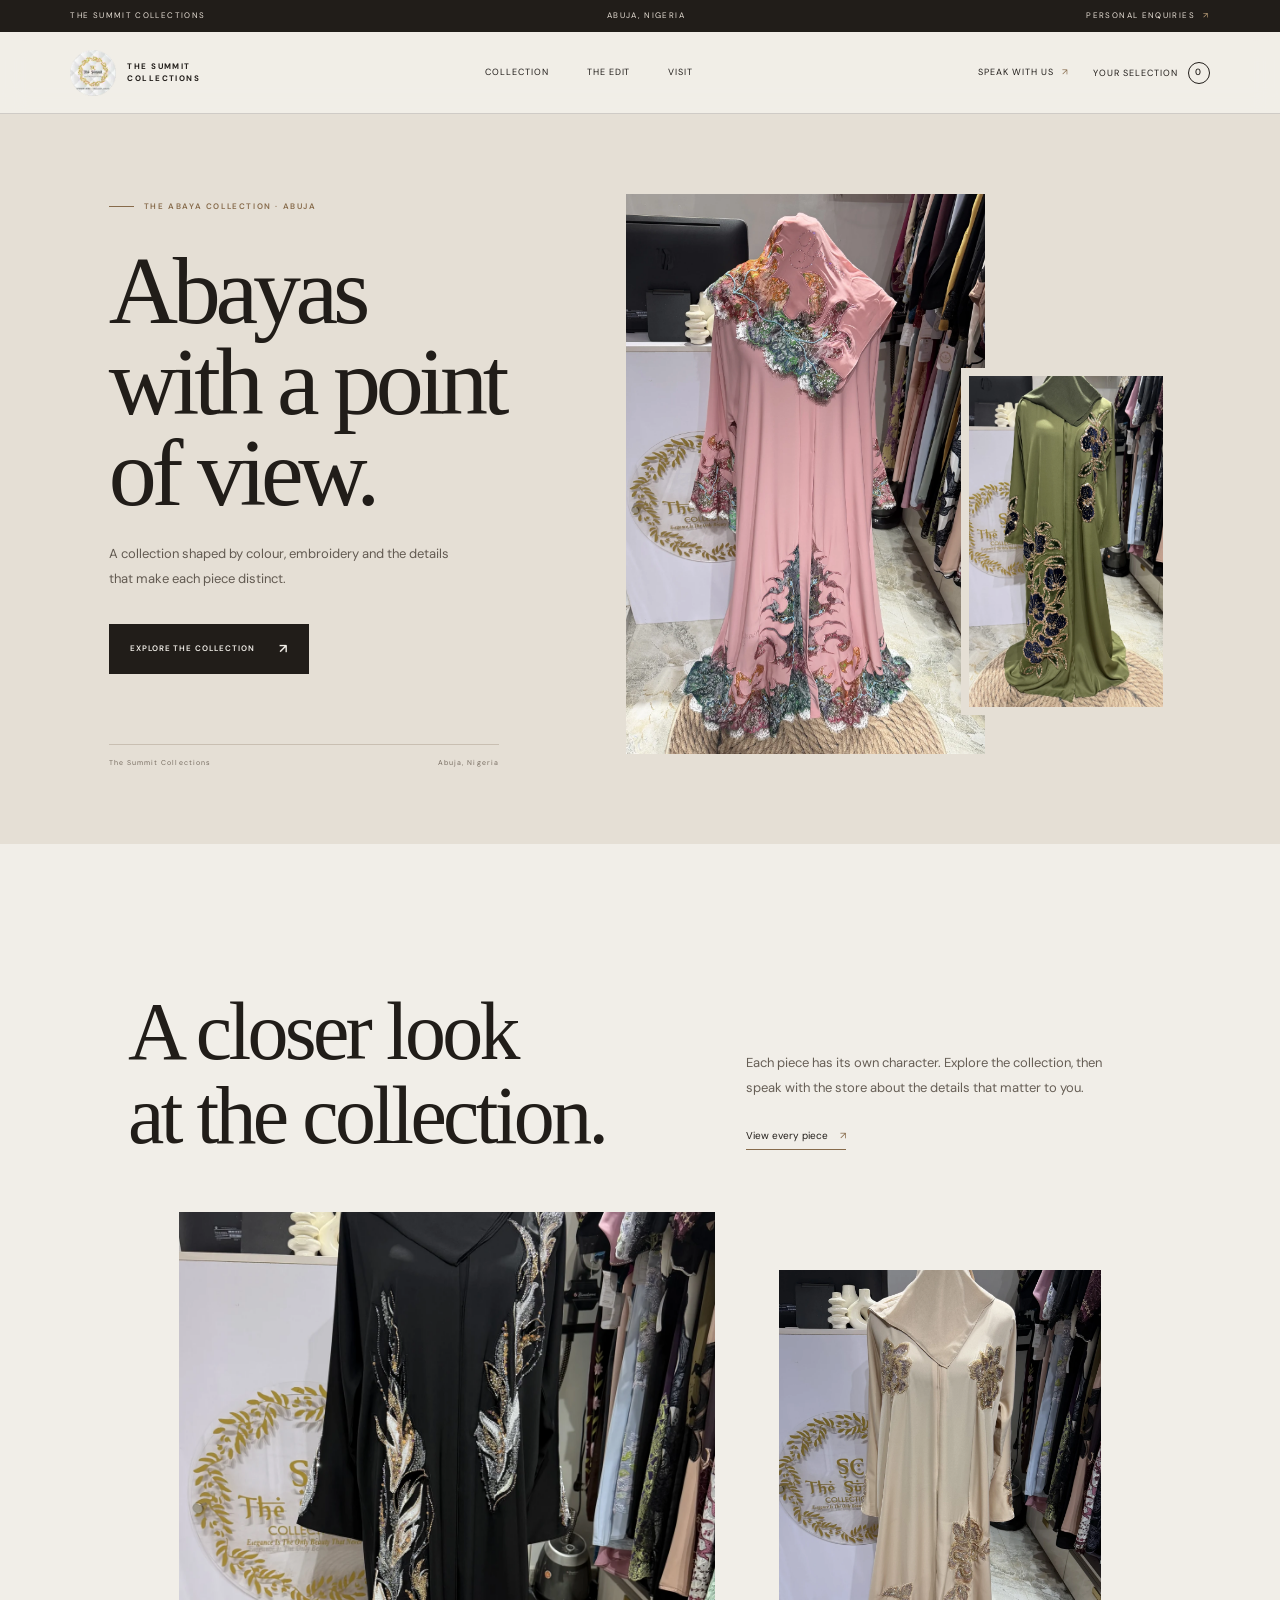
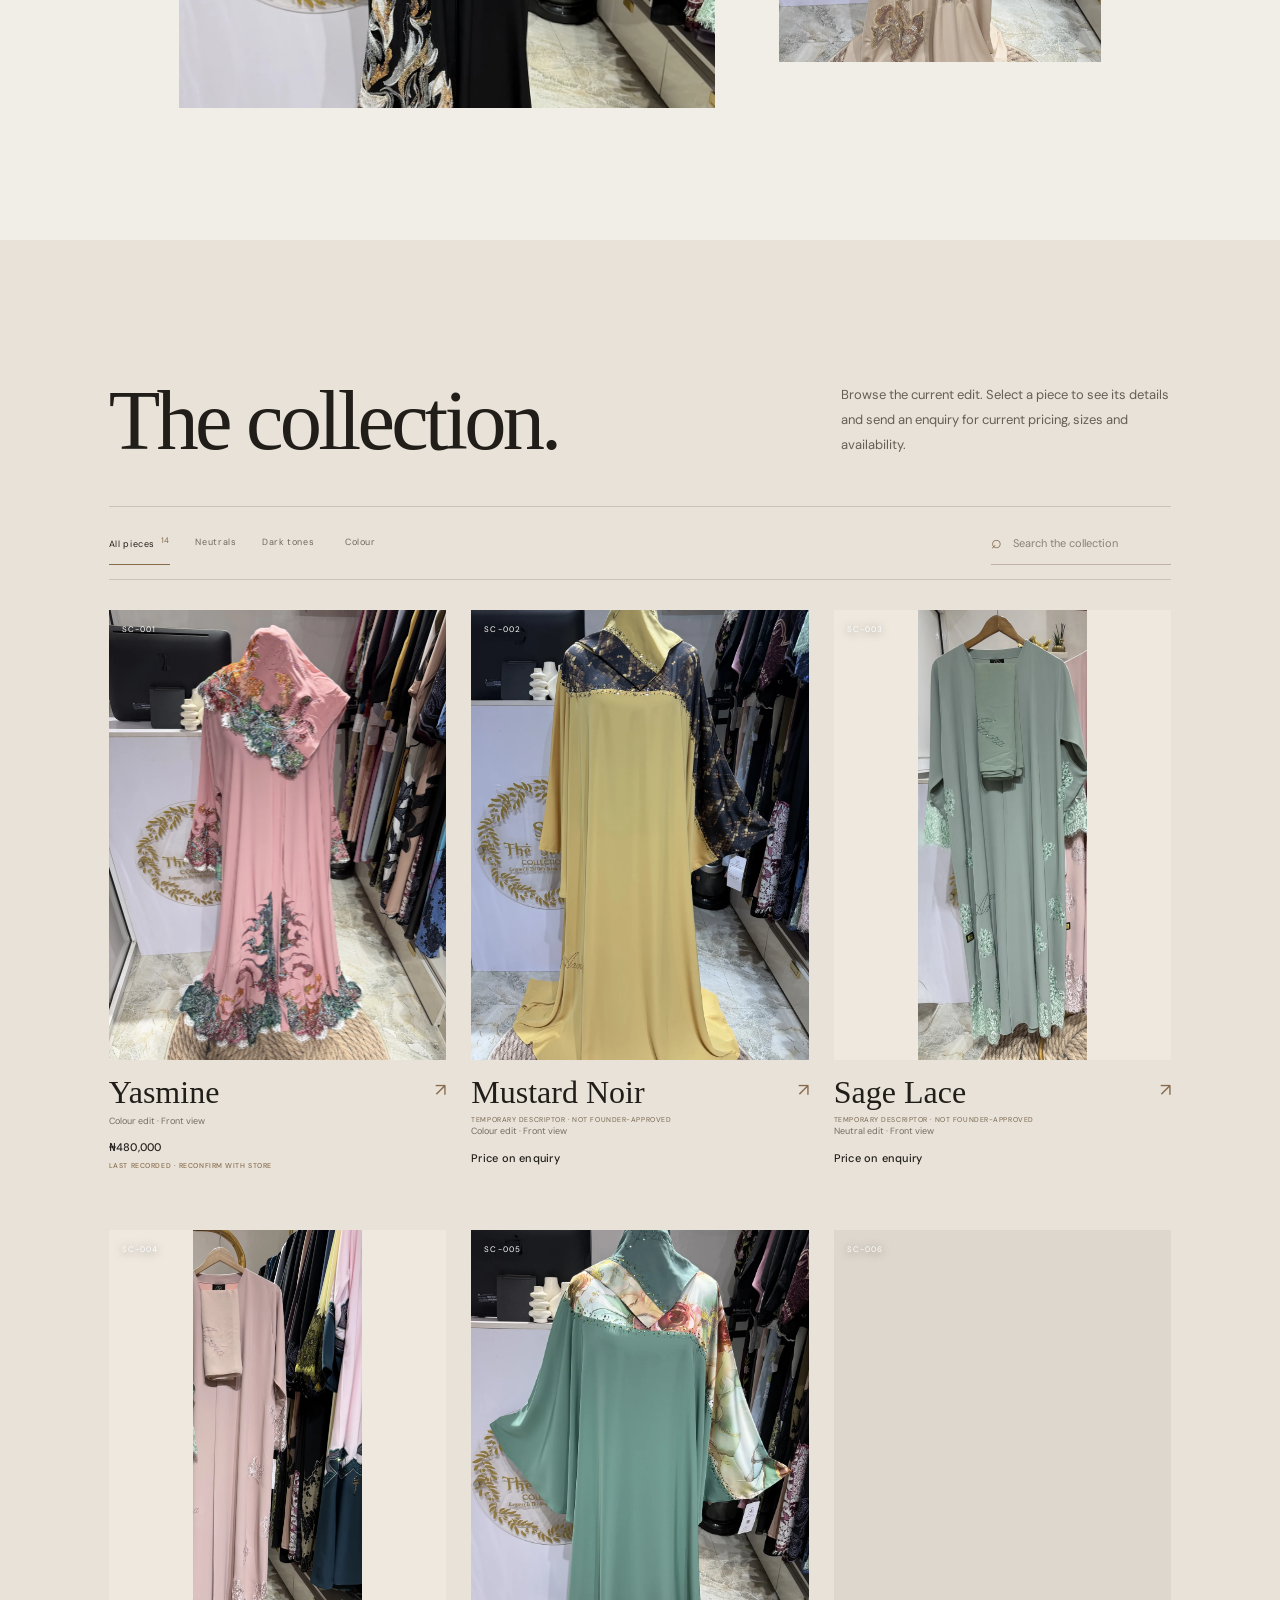
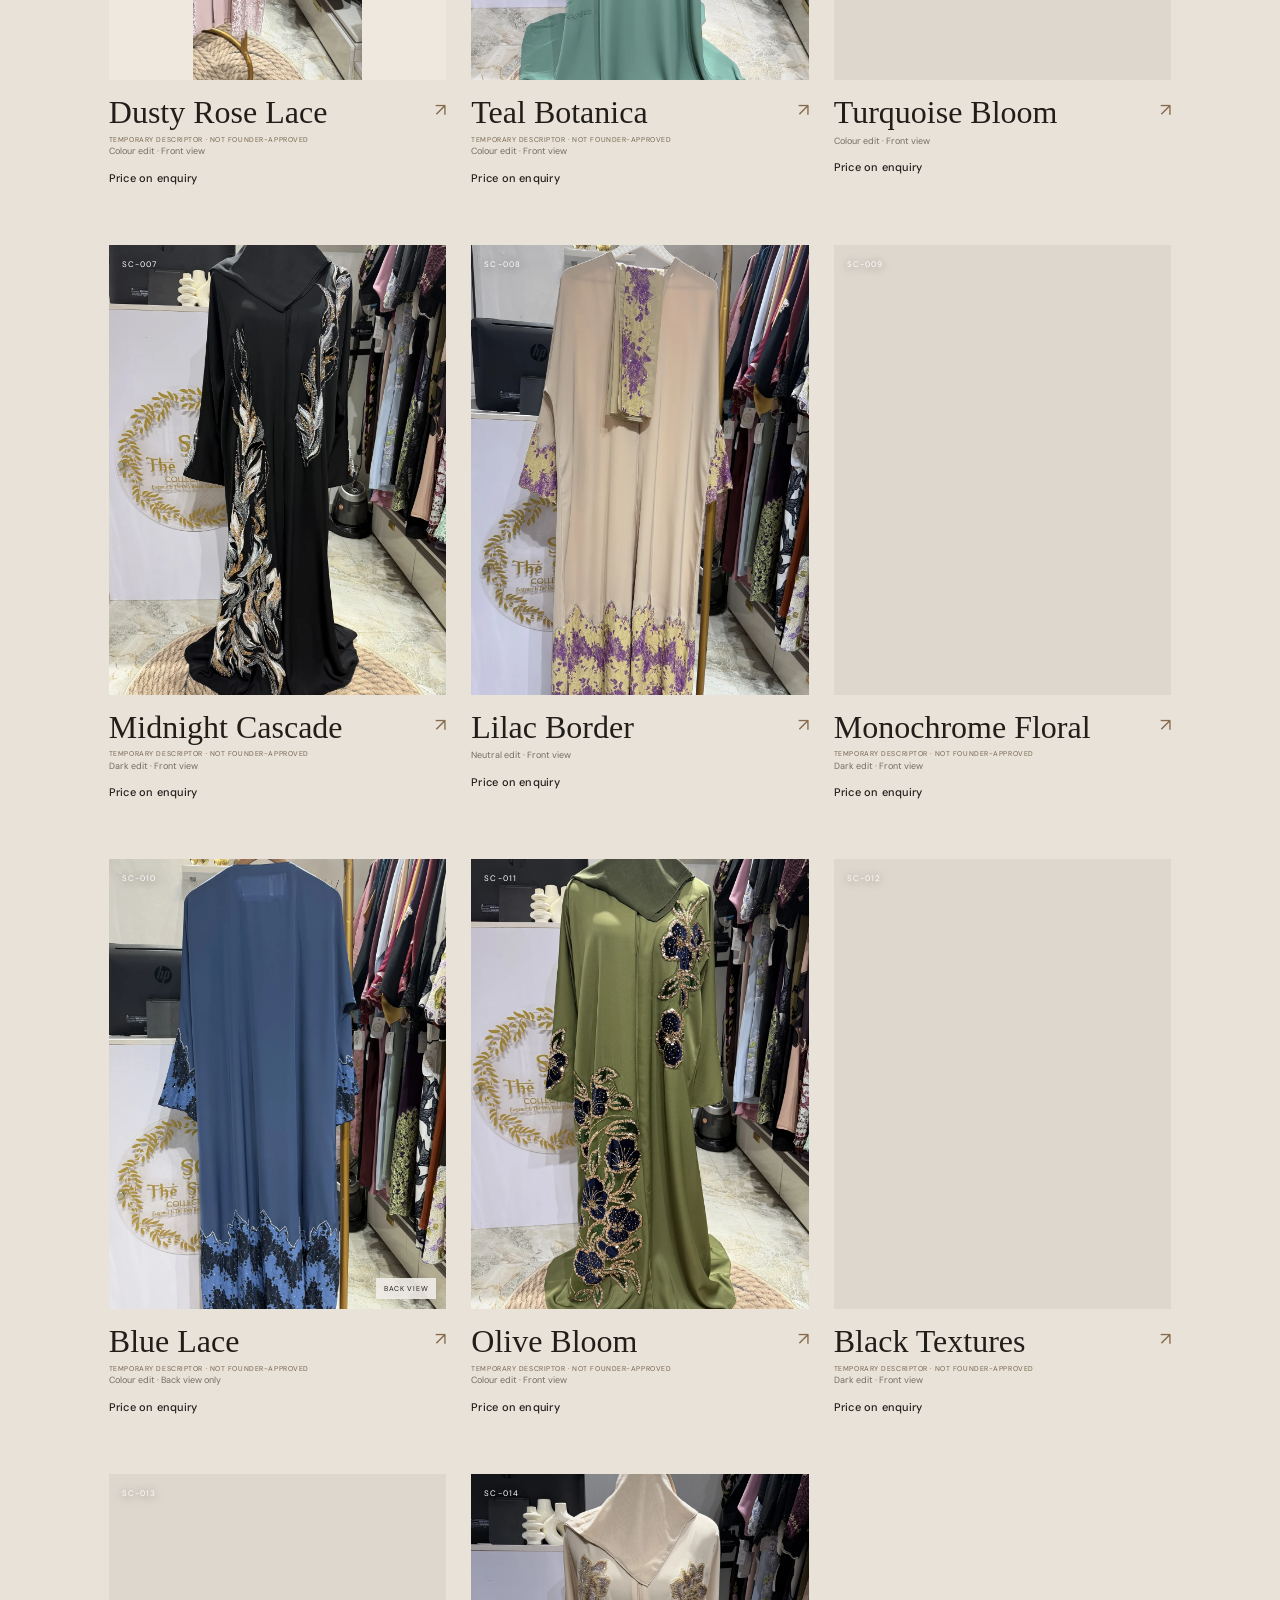
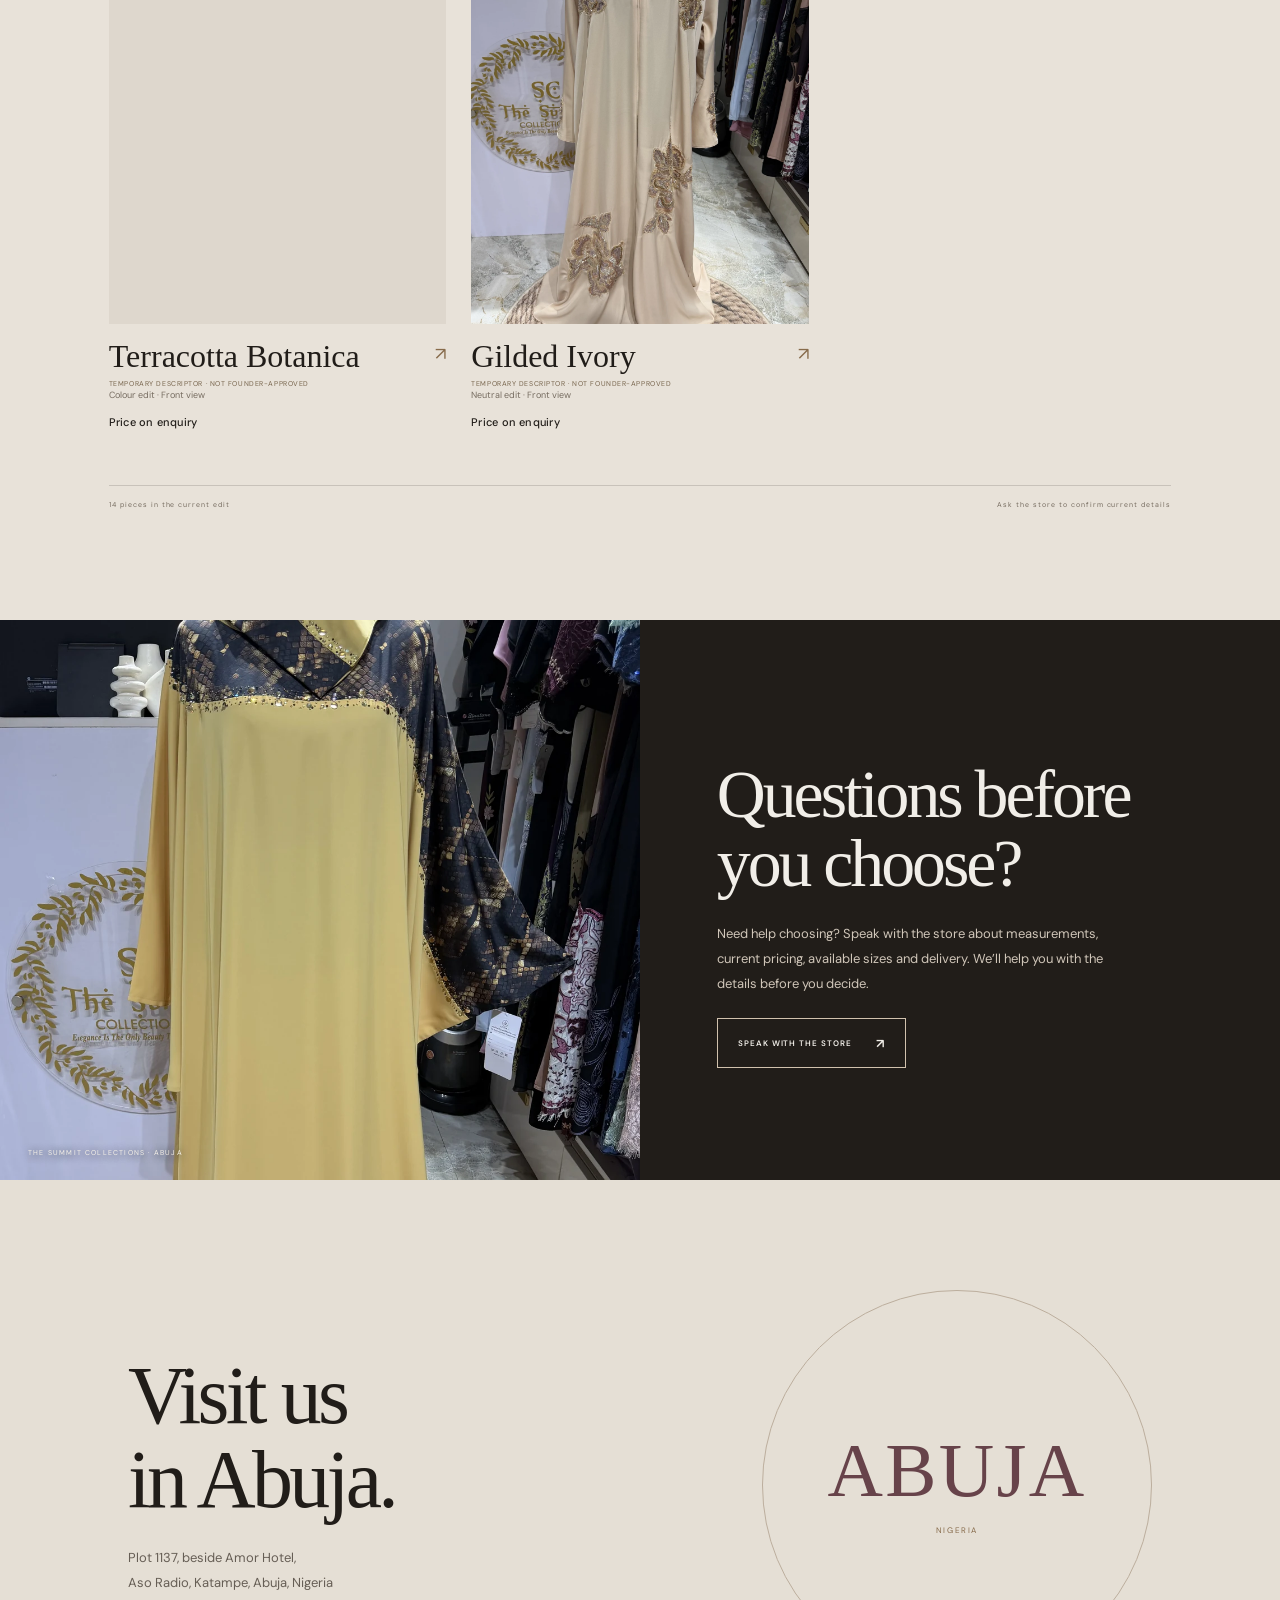
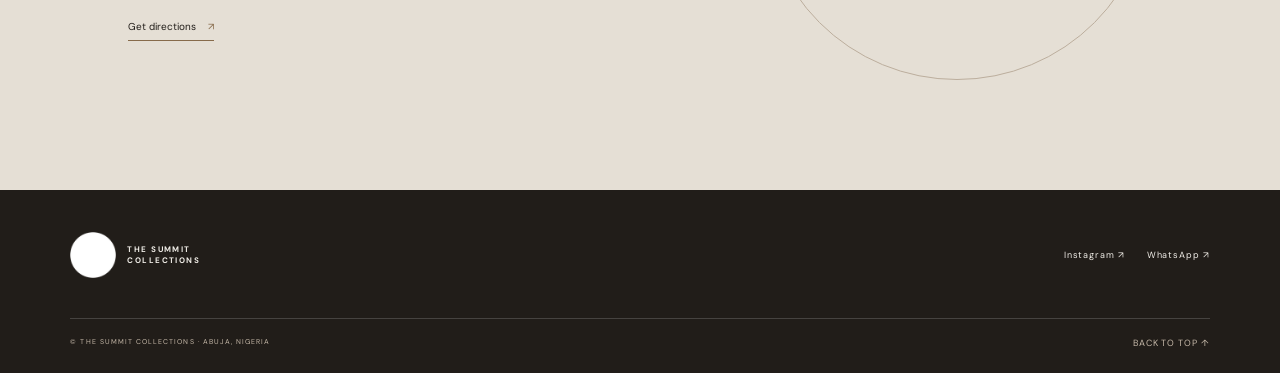
==== commit 3923b07e: "refine: remove decorative labels and sharpen brand-led copy" ====
--- a/index.html
+++ b/index.html
@@ -3,11 +3,11 @@
 <head>
 <meta charset="utf-8"><meta name="viewport" content="width=device-width, initial-scale=1"><meta name="theme-color" content="#f1eee8">
 <meta name="description" content="Discover the abaya collection from The Summit Collections, Abuja. Explore colour, embroidery and considered details, then enquire directly with the store.">
-<meta property="og:type" content="website"><meta property="og:site_name" content="The Summit Collections"><meta property="og:title" content="The Summit Collections — A considered abaya collection"><meta property="og:description" content="Explore the collection from The Summit Collections, Abuja."><meta property="og:locale" content="en_NG">
+<meta property="og:type" content="website"><meta property="og:site_name" content="The Summit Collections"><meta property="og:title" content="The Summit Collections — Abuja"><meta property="og:description" content="Explore the collection from The Summit Collections, Abuja."><meta property="og:locale" content="en_NG">
 <meta name="twitter:card" content="summary"><meta name="twitter:title" content="The Summit Collections — A considered abaya collection"><meta name="twitter:description" content="Explore the collection from The Summit Collections, Abuja.">
 <title>The Summit Collections — Abuja</title><link rel="preload" as="image" href="/products/sc-001.webp" fetchpriority="high">
 <link rel="preconnect" href="https://fonts.googleapis.com"><link rel="preconnect" href="https://fonts.gstatic.com" crossorigin>
-<link href="https://fonts.googleapis.com/css2?family=DM+Sans:wght@400;500;600;700&family=Playfair+Display:ital,wght@0,400;0,500;1,400;1,500&display=swap" rel="stylesheet"><link rel="stylesheet" href="styles.css">
+<link href="https://fonts.googleapis.com/css2?family=DM+Sans:wght@400;500;600;700&family=Instrument+Serif:ital@0;1&display=swap" rel="stylesheet"><link rel="stylesheet" href="styles.css">
 </head>
 <body>
 <a class="skip-link" href="#top">Skip to content</a><div class="progress" aria-hidden="true"><span id="progressBar"></span></div><div class="prelude" id="prelude" aria-hidden="true"><span class="prelude-mark">SC</span></div>
@@ -15,14 +15,14 @@
 <header class="site-header" id="siteHeader"><a class="brand" href="#top" aria-label="The Summit Collections home"><img src="/assets/summit-logo.webp" alt=""><span>THE SUMMIT<br>COLLECTIONS</span></a><nav class="desktop-nav" aria-label="Main navigation"><a href="#collection">Collection</a><a href="#story">The edit</a><a href="#visit">Visit</a></nav><div class="header-actions"><a class="header-contact" href="https://wa.me/2347082812850" target="_blank" rel="noopener">Speak with us <span>↗</span></a><button class="bag-trigger" id="bagOpen" aria-controls="drawer" aria-expanded="false">Your selection <b id="count" aria-live="polite" aria-atomic="true" aria-label="0 selected units">0</b></button><button class="menu-trigger" id="menuOpen" aria-controls="mobileNav" aria-label="Open navigation" aria-expanded="false"><span></span><span></span></button></div></header>
 <nav class="mobile-nav" id="mobileNav" aria-label="Mobile navigation" inert><a href="#collection">Collection <span>01</span></a><a href="#story">The edit <span>02</span></a><a href="#visit">Visit <span>03</span></a><a href="https://wa.me/2347082812850" target="_blank" rel="noopener">Speak with us ↗</a></nav>
 <main id="top" tabindex="-1">
-<section class="hero"><div class="hero-copy"><p class="eyebrow reveal"><span class="eyebrow-rule"></span> THE ABAYA COLLECTION · ABUJA</p><h1 class="hero-title reveal">A style<br>all <em>your own.</em></h1><p class="hero-description reveal">An expressive collection of abayas, brought together through colour, embroidery and detail.</p><div class="hero-actions reveal"><a class="button button-dark" href="#collection">Explore the collection <span>↗</span></a><a class="quiet-link" href="https://wa.me/2347082812850" target="_blank" rel="noopener">Make an enquiry <span>↗</span></a></div><div class="hero-foot"><span>THE SUMMIT COLLECTIONS</span><span>01 — 14 / COLLECTION</span></div></div><div class="hero-stage"><figure class="hero-image hero-image-main"><img src="/products/sc-001.webp" alt="Pink embroidered abaya from The Summit Collections" fetchpriority="high" decoding="async"></figure><figure class="hero-image hero-image-detail"><img src="/products/sc-011.webp" alt="Olive abaya with embroidered detailing" loading="eager" decoding="async"></figure><span class="hero-image-index">A CLOSER LOOK <i>01 / 02</i></span></div><a class="scroll-cue" href="#story" aria-label="Scroll to explore"><span>SCROLL TO EXPLORE</span><i></i></a></section>
-<div class="collection-ribbon"><span>COLOUR</span><i>✳</i><span>TEXTURE</span><i>✳</i><span>EMBROIDERY</span><i>✳</i><span>INDIVIDUALITY</span></div>
-<section class="story" id="story"><div class="story-heading"><p class="eyebrow reveal"><span class="eyebrow-rule"></span> THE SUMMIT EDIT</p><h2 class="reveal">Details that<br>make the <em>difference.</em></h2></div><div class="story-copy reveal"><span class="section-index">01 / THE COLLECTION</span><p>From softer tones to expressive colour, explore pieces with distinctive patterns, embroidery and finishing details. Find the one that feels like yours.</p><a class="quiet-link" href="#collection">View every piece <span>↗</span></a></div><div class="story-images"><figure class="story-image story-image-large reveal-image"><img src="/products/sc-007.webp" alt="Black abaya with embroidered detailing" loading="lazy" decoding="async"><figcaption><span>THE ART OF DETAIL</span><span>01</span></figcaption></figure><figure class="story-image story-image-small reveal-image"><img src="/products/sc-014.webp" alt="Ivory-toned abaya with gold-toned detailing" loading="lazy" decoding="async"><figcaption><span>TEXTURE & FORM</span><span>02</span></figcaption></figure></div></section>
-<section class="collection" id="collection"><div class="collection-head"><div><p class="eyebrow reveal"><span class="eyebrow-rule"></span> THE COLLECTION · 2026</p><h2 class="reveal">Find your <em>piece.</em></h2></div><p class="collection-intro reveal">Explore the current edit. Open any piece for a closer look, then send an enquiry for current price, size and availability.</p></div><div class="collection-tools"><div class="filters" role="group" aria-label="Filter collection"><button class="active" data-filter="all" aria-pressed="true">All pieces <sup data-catalogue-count>14</sup></button><button data-filter="neutral" aria-pressed="false">Neutrals</button><button data-filter="dark" aria-pressed="false">Dark tones</button><button data-filter="colour" aria-pressed="false">Colour</button></div><label class="search"><span aria-hidden="true">⌕</span><input id="search" type="search" placeholder="Search the collection" aria-label="Search collection"></label></div><div class="product-grid" id="grid" aria-live="polite"></div><div class="collection-end"><span>THE SUMMIT COLLECTIONS / ABUJA</span><span>PRICING & AVAILABILITY CONFIRMED ON ENQUIRY</span></div></section>
-<section class="service"><div class="service-image"><img src="/products/sc-002.webp" alt="Mustard abaya with dark embroidered detailing" loading="lazy" decoding="async"><span>THE SUMMIT COLLECTIONS · ABUJA</span></div><div class="service-copy"><p class="eyebrow reveal"><span class="eyebrow-rule"></span> A PERSONAL ENQUIRY</p><h2 class="reveal">A closer look.<br><em>A personal touch.</em></h2><p class="reveal">Need help choosing? Speak with the store about measurements, current pricing, available sizes and delivery. We’ll help you with the details before you decide.</p><a class="button button-outline reveal" href="https://wa.me/2347082812850" target="_blank" rel="noopener">Speak with the store <span>↗</span></a><span class="service-index">02 / PERSONAL SERVICE</span></div></section>
-<section class="visit" id="visit"><div class="visit-copy"><p class="eyebrow reveal"><span class="eyebrow-rule"></span> VISIT THE STORE</p><h2 class="reveal">Come by<br><em>in Abuja.</em></h2><p class="reveal">Plot 1137, beside Amor Hotel,<br>Aso Radio, Katampe, Abuja, Nigeria</p><a class="quiet-link reveal" href="https://www.google.com/maps/search/?api=1&query=Plot+1137+beside+Amor+Hotel+Aso+Radio+Katampe+Abuja+Nigeria" target="_blank" rel="noopener">Get directions <span>↗</span></a></div><div class="visit-mark"><span>THE SUMMIT COLLECTIONS</span><b>ABUJA</b><i>NIGERIA</i></div></section>
+<section class="hero"><div class="hero-copy"><p class="eyebrow reveal"><span class="eyebrow-rule"></span> THE ABAYA COLLECTION · ABUJA</p><h1 class="hero-title reveal">Abayas<br>with a point<br>of view.</h1><p class="hero-description reveal">A collection shaped by colour, embroidery and the details that make each piece distinct.</p><div class="hero-actions reveal"><a class="button button-dark" href="#collection">Explore the collection <span>↗</span></a></div><div class="hero-foot"><span>The Summit Collections</span><span>Abuja, Nigeria</span></div></div><div class="hero-stage"><figure class="hero-image hero-image-main"><img src="/products/sc-001.webp" alt="Pink embroidered abaya from The Summit Collections" fetchpriority="high" decoding="async"></figure><figure class="hero-image hero-image-detail"><img src="/products/sc-011.webp" alt="Olive abaya with embroidered detailing" loading="eager" decoding="async"></figure></div></section>
+
+<section class="story" id="story"><div class="story-heading"><h2 class="reveal">A closer look<br>at the collection.</h2></div><div class="story-copy reveal"><p>Each piece has its own character. Explore the collection, then speak with the store about the details that matter to you.</p><a class="quiet-link" href="#collection">View every piece <span>↗</span></a></div><div class="story-images"><figure class="story-image story-image-large reveal-image"><img src="/products/sc-007.webp" alt="Black abaya with embroidered detailing" loading="lazy" decoding="async"></figure><figure class="story-image story-image-small reveal-image"><img src="/products/sc-014.webp" alt="Ivory-toned abaya with gold-toned detailing" loading="lazy" decoding="async"></figure></div></section>
+<section class="collection" id="collection"><div class="collection-head"><div><h2 class="reveal">The collection.</h2></div><p class="collection-intro reveal">Browse the current edit. Select a piece to see its details and send an enquiry for current pricing, sizes and availability.</p></div><div class="collection-tools"><div class="filters" role="group" aria-label="Filter collection"><button class="active" data-filter="all" aria-pressed="true">All pieces <sup data-catalogue-count>14</sup></button><button data-filter="neutral" aria-pressed="false">Neutrals</button><button data-filter="dark" aria-pressed="false">Dark tones</button><button data-filter="colour" aria-pressed="false">Colour</button></div><label class="search"><span aria-hidden="true">⌕</span><input id="search" type="search" placeholder="Search the collection" aria-label="Search collection"></label></div><div class="product-grid" id="grid" aria-live="polite"></div><div class="collection-end"><span>14 pieces in the current edit</span><span>Ask the store to confirm current details</span></div></section>
+<section class="service"><div class="service-image"><img src="/products/sc-002.webp" alt="Mustard abaya with dark embroidered detailing" loading="lazy" decoding="async"><span>THE SUMMIT COLLECTIONS · ABUJA</span></div><div class="service-copy"><h2 class="reveal">Questions before<br>you choose?</h2><p class="reveal">Need help choosing? Speak with the store about measurements, current pricing, available sizes and delivery. We’ll help you with the details before you decide.</p><a class="button button-outline reveal" href="https://wa.me/2347082812850" target="_blank" rel="noopener">Speak with the store <span>↗</span></a></div></section>
+<section class="visit" id="visit"><div class="visit-copy"><h2 class="reveal">Visit us<br>in Abuja.</h2><p class="reveal">Plot 1137, beside Amor Hotel,<br>Aso Radio, Katampe, Abuja, Nigeria</p><a class="quiet-link reveal" href="https://www.google.com/maps/search/?api=1&query=Plot+1137+beside+Amor+Hotel+Aso+Radio+Katampe+Abuja+Nigeria" target="_blank" rel="noopener">Get directions <span>↗</span></a></div><div class="visit-mark"><b>ABUJA</b><span>NIGERIA</span></div></section>
 </main>
-<footer class="site-footer"><div class="footer-top"><a class="brand footer-brand" href="#top"><img src="/assets/summit-logo.webp" alt=""><span>THE SUMMIT<br>COLLECTIONS</span></a><p>Discover the collection.<br><em>Make it your own.</em></p><div class="footer-links"><a href="https://www.instagram.com/thesummit_collections/" target="_blank" rel="noopener">Instagram ↗</a><a href="https://wa.me/2347082812850" target="_blank" rel="noopener">WhatsApp ↗</a></div></div><div class="footer-bottom"><small>© THE SUMMIT COLLECTIONS · ABUJA, NIGERIA</small><a href="#top">BACK TO TOP ↑</a></div></footer>
+<footer class="site-footer"><div class="footer-top"><a class="brand footer-brand" href="#top"><img src="/assets/summit-logo.webp" alt=""><span>THE SUMMIT<br>COLLECTIONS</span></a><div class="footer-links"><a href="https://www.instagram.com/thesummit_collections/" target="_blank" rel="noopener">Instagram ↗</a><a href="https://wa.me/2347082812850" target="_blank" rel="noopener">WhatsApp ↗</a></div></div><div class="footer-bottom"><small>© THE SUMMIT COLLECTIONS · ABUJA, NIGERIA</small><a href="#top">BACK TO TOP ↑</a></div></footer>
 <div class="scrim" id="scrim"></div><aside class="selection-drawer" id="drawer" role="dialog" aria-modal="true" aria-label="Your selection" aria-hidden="true" tabindex="-1" inert><div class="drawer-head"><div><p class="eyebrow">YOUR SELECTION</p><h2>Enquiry bag</h2></div><button id="bagClose" aria-label="Close selection">×</button></div><div class="drawer-items" id="items"></div><div class="drawer-bottom"><p>Selected pieces are sent as an enquiry. The store will confirm current pricing, sizing and availability.</p><div id="enquiryFields" hidden><label>Your name<input id="name" placeholder="Your name" autocomplete="name"></label><label>Delivery location<input id="location" placeholder="City or area" autocomplete="address-level2"></label></div><button id="send" class="button button-dark" disabled>Add a piece to continue</button></div></aside>
 <dialog id="detail" class="product-dialog" aria-labelledby="detailTitle" aria-describedby="detailView detailPriceNote"><button class="dialog-close" id="detailClose" aria-label="Close product details">×</button><div class="dialog-image"><img id="detailImg" alt="Selected abaya"><div class="dialog-thumbs" id="thumbs"></div></div><div class="dialog-copy"><p class="eyebrow" id="detailRef">THE COLLECTION</p><h2 id="detailTitle">Piece 01</h2><p id="detailView">Front view</p><p class="detail-price" id="detailPrice">Price on enquiry</p><p class="price-note" id="detailPriceNote">Ask the store to confirm current pricing.</p><p>Ask us to confirm current availability, measurements, sizes and delivery.</p><div class="size-note"><span>SIZE & FIT</span><b>Ask the store</b></div><label>What would you like to know?<input id="size" placeholder="e.g. Size 56, measurements"></label><button id="add" class="button button-dark">Add to selection <span>↗</span></button></div></dialog>
 <script src="app.js"></script></body></html>
--- a/styles.css
+++ b/styles.css
@@ -1,229 +1,39 @@
-:root{--ink:#171411;--paper:#f3eee6;--cream:#e9dfd1;--white:#faf8f4;--gold:#705638;--wine:#67434a;--muted:#62584e;--line:rgba(35,29,24,.18);--serif:'Italiana',Georgia,serif;--sans:'Manrope',Arial,sans-serif;--ease:cubic-bezier(.76,0,.24,1)}
-*{box-sizing:border-box}html{scroll-behavior:smooth;scroll-padding-top:90px}body{margin:0;background:var(--paper);color:var(--ink);font:13px/1.7 var(--sans);-webkit-font-smoothing:antialiased;overflow-x:hidden}body.lock{overflow:hidden}a{color:inherit;text-decoration:none}button,input{font:inherit}button{cursor:pointer}img{display:block;max-width:100%}
-.progress{position:fixed;z-index:60;top:0;left:0;width:100%;height:2px}.progress span{display:block;width:0;height:100%;background:var(--gold)}
-.prelude{position:fixed;inset:0;z-index:70;background:var(--ink);color:var(--paper);display:flex;align-items:center;justify-content:center;flex-direction:column;gap:14px;transition:transform 1s var(--ease),visibility 1s}.prelude.done{transform:translateY(-101%);visibility:hidden}.prelude-mark{font:64px/.9 var(--serif);letter-spacing:-.07em}.prelude-line{width:92px;height:1px;background:var(--gold);transform-origin:left;animation:preludeLine 1s var(--ease) both}.prelude small{font-size:8px;letter-spacing:.22em;color:#c4b6a4}
-.announcement{height:30px;padding:0 5.2%;background:var(--ink);color:#d8c9b4;display:flex;align-items:center;justify-content:space-between;font-size:8px;letter-spacing:.18em}.announcement a{color:#e7d7c0}
-.site-header{height:86px;padding:0 5.2%;display:flex;align-items:center;justify-content:space-between;background:rgba(243,238,230,.94);border-bottom:1px solid var(--line);position:sticky;top:0;z-index:30;backdrop-filter:blur(12px);transition:height .45s var(--ease),box-shadow .45s}.site-header.scrolled{height:72px;box-shadow:0 8px 30px #1714110c}.brand{display:flex;align-items:center;gap:12px}.brand img{width:49px;height:49px;object-fit:contain}.brand span{font-size:8px;font-weight:700;line-height:1.5;letter-spacing:.19em}.desktop-nav{display:flex;gap:42px}.desktop-nav a,.header-contact,.bag-trigger{font-size:9px;letter-spacing:.11em;text-transform:uppercase}.desktop-nav a{position:relative;padding:9px 0}.desktop-nav a:after{content:'';position:absolute;left:0;bottom:3px;width:100%;height:1px;background:var(--gold);transform:scaleX(0);transform-origin:right;transition:transform .45s var(--ease)}.desktop-nav a:hover:after{transform:scaleX(1);transform-origin:left}.header-actions{display:flex;align-items:center;gap:25px}.header-contact span{color:var(--gold);margin-left:5px}.bag-trigger{border:0;background:none}.bag-trigger b{display:inline-grid;place-items:center;width:21px;height:21px;margin-left:8px;border-radius:50%;background:var(--ink);color:var(--paper);font-size:9px}.menu-trigger{display:none}.mobile-nav{display:none}
-.hero{min-height:min(760px,calc(100svh - 116px));background:var(--cream);padding:68px 8.2% 54px;display:grid;grid-template-columns:.86fr 1.14fr;align-items:center;gap:5%;position:relative;isolation:isolate}.hero:before{content:'SC';position:absolute;z-index:-1;right:4%;top:4%;font:clamp(200px,30vw,460px)/.8 var(--serif);color:#fff3;letter-spacing:-.12em;pointer-events:none}.hero-copy{padding:0 0 8px;position:relative;z-index:2}.eyebrow{display:flex;align-items:center;gap:10px;margin:0;color:#705638;font-size:8px;letter-spacing:.21em;font-weight:700}.eyebrow i{display:inline-block;width:24px;height:1px;background:var(--gold)}.hero-title{font:400 clamp(74px,8.8vw,132px)/.83 var(--serif);letter-spacing:-.055em;margin:36px 0 28px}.hero-title span,.hero-title em{display:block;font-style:normal}.hero-title em{color:var(--wine);padding-left:10%}.hero-description{max-width:330px;color:#625a52;font-size:12px;line-height:2}.hero-actions{display:flex;align-items:center;gap:25px;flex-wrap:wrap;margin-top:34px}
-.button{min-height:51px;padding:0 21px;display:inline-flex;align-items:center;justify-content:center;gap:26px;border:1px solid transparent;font-size:8px;font-weight:700;letter-spacing:.13em;text-transform:uppercase;transition:background .35s,color .35s,border-color .35s,transform .35s var(--ease)}.button span{font-size:13px;transition:transform .35s var(--ease)}.button:hover{transform:translateY(-3px)}.button:hover span{transform:translate(3px,-3px)}.button-dark{background:var(--ink);color:var(--paper)}.button-dark:hover{background:var(--wine)}.button-outline{border-color:#d4c3ab;color:var(--paper)}.button-outline:hover{background:var(--paper);color:var(--ink)}.quiet-link{display:inline-flex;align-items:center;gap:13px;font-size:9px;border-bottom:1px solid var(--gold);padding-bottom:6px}.quiet-link span{color:var(--wine);transition:transform .3s}.quiet-link:hover span{transform:translate(3px,-3px)}
-.hero-meta{display:flex;justify-content:space-between;max-width:380px;border-top:1px solid #c9bcae;margin-top:78px;padding-top:13px;color:#62584e;font-size:7px;letter-spacing:.16em}.hero-stage{height:min(560px,68vh);min-height:430px;position:relative;perspective:900px}.hero-image{position:absolute;overflow:hidden;background:#c9bcae;box-shadow:0 22px 60px #2a211a1c}.hero-image img{width:100%;height:100%;object-fit:cover;object-position:center 26%;transition:transform 1.5s var(--ease)}.hero-image-front{left:13%;top:0;width:56%;height:94%;z-index:2;animation:heroRise 1.2s .2s var(--ease) both}.hero-image-back{right:0;bottom:0;width:39%;height:67%;z-index:1;border:7px solid var(--cream);animation:heroRise 1.25s .42s var(--ease) both}.hero-stage:hover .hero-image-front img{transform:scale(1.035)}.hero-caption{position:absolute;z-index:4;left:13%;bottom:0;width:56%;display:flex;justify-content:space-between;padding:12px 0;color:#62584e;font-size:7px;letter-spacing:.17em}.hero-caption b{font:20px var(--serif);color:var(--wine)}.hero-seal{position:absolute;z-index:5;left:0;bottom:15%;width:106px;height:106px;border-radius:50%;background:var(--wine);color:#f4e9dc;display:flex;flex-direction:column;align-items:center;justify-content:center;font-size:7px;letter-spacing:.16em;box-shadow:0 12px 35px #251a1a26;animation:sealIn 1s .8s var(--ease) both}.hero-seal i{font-style:normal;color:#d7b98d;font-size:23px;margin:2px}.scroll-cue{position:absolute;bottom:22px;left:50%;transform:translateX(-50%);display:flex;align-items:center;gap:12px;color:#62584e;font-size:7px;letter-spacing:.18em}.scroll-cue i{height:34px;width:1px;background:var(--gold);transform-origin:top;animation:scrollPulse 1.7s ease-in-out infinite}
-.ticker{overflow:hidden;background:var(--ink);color:#e8ddcf;padding:17px 0}.ticker-track{display:flex;align-items:center;justify-content:space-around;gap:38px;width:max-content;min-width:200%;animation:ticker 34s linear infinite}.ticker-track span{font:18px var(--serif);letter-spacing:.11em;white-space:nowrap}.ticker-track b{font-size:12px;color:var(--gold);font-weight:400}
-.signature{padding:132px 10% 140px;background:var(--paper);display:grid;grid-template-columns:1.15fr .85fr;column-gap:12%;row-gap:65px}.signature-heading h2,.collection-head h2,.feature-copy h2,.visit h2{font:400 clamp(58px,7vw,102px)/.94 var(--serif);letter-spacing:-.04em;margin:28px 0 0}.signature-heading h2 em,.collection-head h2 em,.feature-copy h2 em,.visit h2 em{font-style:normal;color:var(--wine)}.signature-copy{align-self:end;max-width:330px;padding-bottom:6px}.index{display:block;color:#705638;font-size:7px;letter-spacing:.19em;margin-bottom:20px}.signature-copy p,.feature-copy>p:not(.eyebrow){color:var(--muted);font-size:11px;line-height:2.1;margin:0 0 25px}.signature-gallery{grid-column:1/-1;display:grid;grid-template-columns:1.05fr .72fr .5fr;align-items:center;gap:5%;position:relative}.signature-gallery figure{margin:0;position:relative;overflow:hidden;background:#ded3c5}.signature-large{height:510px}.signature-small{height:360px;margin-top:110px!important}.signature-gallery img{width:100%;height:100%;object-fit:cover;object-position:center 24%;transition:transform 1.2s var(--ease)}.signature-gallery figure:hover img{transform:scale(1.04)}.signature-gallery figcaption{position:absolute;bottom:0;left:0;right:0;display:flex;justify-content:space-between;padding:14px;background:linear-gradient(transparent,#17141188);color:white;font-size:7px;letter-spacing:.14em}.gallery-note{font:32px/1.2 var(--serif);color:var(--ink);padding-left:10px}.gallery-note em{color:var(--wine)}
-.collection{background:var(--white);padding:112px 6.5% 96px}.collection-head{display:flex;align-items:end;justify-content:space-between;gap:40px}.collection-head h2{font-size:clamp(64px,8vw,112px);margin-top:20px}.collection-intro{max-width:260px;color:var(--muted);font-size:11px;line-height:2;margin:0 0 8px}.collection-tools{display:flex;align-items:center;justify-content:space-between;gap:20px;border-block:1px solid var(--line);padding:17px 0;margin:54px 0 26px}.filters{display:flex;gap:29px;flex-wrap:wrap}.filters button{border:0;background:none;color:#62584e;padding:5px 0;font-size:8px;letter-spacing:.1em;position:relative}.filters button:after{content:'';position:absolute;left:0;bottom:0;width:100%;height:1px;background:var(--wine);transform:scaleX(0);transition:transform .35s}.filters button.active{color:var(--wine)}.filters button.active:after{transform:scaleX(1)}.filters sup{font-size:7px;color:#705638;margin-left:4px}.search{display:flex;align-items:center;gap:8px;color:#62584e}.search span{font-size:20px}.search input{width:145px;border:0;border-bottom:1px solid var(--line);background:none;padding:7px 0;outline:0;font-size:9px}.search input:focus{border-color:var(--wine)}
-.product-grid{display:grid;grid-template-columns:repeat(4,minmax(0,1fr));gap:48px 17px}.product-card{min-width:0;opacity:0;transform:translateY(32px);transition:opacity .8s var(--ease),transform .8s var(--ease)}.product-card.is-visible{opacity:1;transform:translateY(0)}.product-visual{display:block;width:100%;aspect-ratio:3/4;border:0;padding:0;position:relative;overflow:hidden;background:#e5ddd2;text-align:left}.product-visual img{width:100%;height:100%;object-fit:cover;object-position:center 24%;transition:transform 1.1s var(--ease),filter .6s}.product-visual:hover img{transform:scale(1.045);filter:saturate(1.04)}.product-number{position:absolute;left:12px;bottom:12px;color:#fff;background:#171411a6;padding:5px 8px;font-size:7px;letter-spacing:.15em}.product-meta{display:flex;align-items:start;justify-content:space-between;padding-top:13px}.product-meta h3{font:25px/1 var(--serif);margin:0}.product-meta p{margin:6px 0 0;color:var(--muted);font-size:8px;letter-spacing:.08em}.product-arrow{color:var(--gold);font-size:15px}.empty-state{grid-column:1/-1;padding:50px;text-align:center;color:var(--muted)}.collection-end{display:flex;justify-content:space-between;border-top:1px solid var(--line);margin-top:60px;padding-top:16px;color:#62584e;font-size:7px;letter-spacing:.16em}
-.feature-story{display:grid;grid-template-columns:1fr 1fr;background:var(--ink);color:var(--paper)}.feature-image{min-height:680px;position:relative;overflow:hidden}.feature-image img{width:100%;height:100%;position:absolute;inset:0;object-fit:cover;object-position:center 22%;filter:saturate(.88)}.feature-image-label{position:absolute;bottom:24px;left:7%;font-size:7px;letter-spacing:.18em}.feature-copy{padding:100px 12%;align-self:center;position:relative}.feature-copy h2{font-size:clamp(58px,7vw,96px);margin:26px 0}.feature-copy h2 em{color:#c4a77f}.feature-copy>p:not(.eyebrow){max-width:340px;color:#bfb4a7}.feature-index{display:block;margin-top:74px;color:#8f8172;font-size:7px;letter-spacing:.17em}
-.visit{padding:116px 10%;display:flex;align-items:center;justify-content:space-between;gap:40px;background:#e8ded1}.visit h2{font-size:clamp(68px,8vw,112px);margin:22px 0}.visit-copy>p:not(.eyebrow){font-size:11px;color:#625950;line-height:2;margin:25px 0}.visit-mark{width:300px;height:270px;border:1px solid #bda987;display:flex;flex-direction:column;align-items:center;justify-content:center;gap:20px;color:var(--wine)}.visit-mark span,.visit-mark i{font-size:7px;letter-spacing:.2em;font-style:normal}.visit-mark b{font:64px var(--serif);letter-spacing:.06em}
-footer{background:#12100e;color:#f1e9de;padding:44px 6% 22px;display:grid;grid-template-columns:auto 1fr auto;align-items:center;gap:32px}footer>p{font:26px/1.2 var(--serif);margin:0}footer>p em{font-style:normal;color:#c4a77f}.footer-links{display:flex;gap:28px;font-size:8px;letter-spacing:.12em}footer small{grid-column:1/-1;border-top:1px solid #39312b;padding-top:17px;color:#8f8276;font-size:7px;letter-spacing:.18em}
-.scrim{position:fixed;inset:0;background:#15110fc2;z-index:40;opacity:0;visibility:hidden;transition:opacity .45s,visibility .45s}.scrim.show{opacity:1;visibility:visible}.selection-drawer{position:fixed;z-index:41;right:0;top:0;width:min(450px,100%);height:100dvh;background:var(--paper);padding:30px;display:flex;flex-direction:column;transform:translateX(102%);transition:transform .65s var(--ease);overflow:auto}.selection-drawer.show{transform:none}.drawer-head{display:flex;justify-content:space-between;border-bottom:1px solid var(--line);padding-bottom:20px}.drawer-head h2{font:36px var(--serif);margin:5px 0}.drawer-head button,.dialog-close{border:0;background:none;font-size:30px}.drawer-items{padding:8px 0}.bag-line{display:grid;grid-template-columns:66px 1fr auto;align-items:center;gap:14px;padding:14px 0;border-bottom:1px solid var(--line)}.bag-line img{width:66px;height:82px;object-fit:cover}.bag-line h4{font:21px var(--serif);margin:0}.bag-line small{color:var(--muted);font-size:8px}.bag-line .bag-note{display:block;margin-top:5px;max-width:220px;line-height:1.5;font-size:9px;color:var(--ink)}.bag-line button{border:0;background:none;color:var(--wine);font-size:8px}.drawer-bottom{margin-top:auto;padding-top:16px}.drawer-bottom p{color:var(--muted);font-size:9px;line-height:1.8}.drawer-bottom label,.dialog-copy label{display:block;margin:12px 0;font-size:8px;letter-spacing:.08em}.drawer-bottom input,.dialog-copy input{display:block;width:100%;margin-top:6px;padding:12px;border:1px solid var(--line);background:#fff;font-size:10px}.drawer-bottom .button{width:100%;margin-top:10px}
-.product-dialog{padding:0;border:0;width:min(900px,calc(100% - 24px));max-height:92dvh;overflow:auto;background:var(--paper);color:var(--ink);grid-template-columns:1.05fr .95fr;position:relative}.product-dialog[open]{display:grid;animation:dialogIn .45s var(--ease) both}.product-dialog::backdrop{background:#171411c9;backdrop-filter:blur(4px)}.dialog-image{min-height:560px;position:relative;background:#ded3c5}.dialog-image>img{width:100%;height:100%;max-height:700px;object-fit:cover;object-position:center 22%}.dialog-thumbs{position:absolute;left:16px;bottom:16px;display:flex;gap:8px}.dialog-thumbs button{width:48px;height:60px;padding:0;border:1px solid #fff;background:none;opacity:.72}.dialog-thumbs button.active{opacity:1;border:2px solid var(--gold)}.dialog-thumbs img{width:100%;height:100%;object-fit:cover}.dialog-copy{align-self:center;padding:54px 42px}.dialog-copy h2{font:48px/1 var(--serif);margin:18px 0}.dialog-copy>p:not(.eyebrow){font-size:10px;line-height:1.9;color:var(--muted)}.size-note{display:flex;justify-content:space-between;border-block:1px solid var(--line);padding:15px 0;margin:26px 0;font-size:8px;letter-spacing:.1em}.size-note b{font-weight:500;color:var(--wine)}.dialog-copy .button{width:100%;margin-top:16px}.dialog-close{position:absolute;right:13px;top:8px;z-index:2}
-.reveal{opacity:0;transform:translateY(26px);transition:opacity .85s var(--ease),transform .85s var(--ease)}.reveal.is-visible{opacity:1;transform:none}.reveal-image{clip-path:inset(12% 0 0 0);opacity:.7;transition:clip-path 1.15s var(--ease),opacity 1s}.reveal-image.is-visible{clip-path:inset(0);opacity:1}.signature-gallery .reveal-image:nth-child(2){transition-delay:.12s}.signature-gallery .reveal-image:nth-child(3){transition-delay:.24s}.hero-title span,.hero-title em{animation:titleIn 1.05s var(--ease) both}.hero-title em{animation-delay:.16s}.hero-description{animation:fadeUp .8s .45s both}.hero-actions{animation:fadeUp .8s .58s both}.hero-meta{animation:fadeUp .8s .72s both}
-@keyframes preludeLine{from{transform:scaleX(0)}to{transform:scaleX(1)}}@keyframes heroRise{from{opacity:0;transform:translateY(42px) rotateY(-3deg)}to{opacity:1;transform:translateY(0) rotateY(0)}}@keyframes sealIn{from{opacity:0;transform:scale(.7) rotate(-18deg)}to{opacity:1;transform:scale(1) rotate(0)}}@keyframes titleIn{from{opacity:0;transform:translateY(55px);clip-path:inset(0 0 100%)}to{opacity:1;transform:none;clip-path:inset(0)}}@keyframes fadeUp{from{opacity:0;transform:translateY(22px)}to{opacity:1;transform:none}}@keyframes scrollPulse{0%,100%{transform:scaleY(.45);opacity:.45}50%{transform:scaleY(1);opacity:1}}@keyframes ticker{to{transform:translateX(-50%)}}@keyframes dialogIn{from{opacity:0;transform:translateY(20px) scale(.985)}to{opacity:1;transform:none}}
-@media(max-width:980px){.hero{padding-inline:6%;grid-template-columns:.9fr 1.1fr}.hero-stage{min-height:390px}.hero-title{font-size:clamp(72px,9vw,104px)}.signature{padding-inline:7%}.product-grid{grid-template-columns:repeat(3,minmax(0,1fr))}.feature-copy{padding-inline:9%}}
-@media(max-width:680px){.announcement{padding-inline:4%;font-size:7px}.announcement span:nth-child(2){display:none}.site-header{height:72px;padding-inline:4%}.site-header.scrolled{height:64px}.brand img{width:41px;height:41px}.brand span{font-size:7px}.desktop-nav,.header-contact{display:none}.header-actions{gap:12px}.bag-trigger{font-size:8px}.menu-trigger{display:flex;width:27px;height:27px;border:0;background:none;flex-direction:column;justify-content:center;gap:5px}.menu-trigger span{display:block;width:20px;height:1px;background:var(--ink);transition:transform .35s}.menu-trigger[aria-expanded=true] span:first-child{transform:translateY(3px) rotate(45deg)}.menu-trigger[aria-expanded=true] span:last-child{transform:translateY(-3px) rotate(-45deg)}.mobile-nav{position:fixed;z-index:29;top:72px;left:0;right:0;background:var(--paper);padding:14px 6% 26px;display:flex;flex-direction:column;transform:translateY(-120%);transition:transform .55s var(--ease);box-shadow:0 20px 28px #17141112}.mobile-nav.open{transform:translateY(0)}.mobile-nav a{display:flex;justify-content:space-between;padding:14px 0;border-bottom:1px solid var(--line);font:22px var(--serif)}.mobile-nav a span{font:8px var(--sans);color:var(--gold)}.hero{min-height:0;display:flex;flex-direction:column;align-items:stretch;gap:32px;padding:54px 6% 66px}.hero-title{font-size:clamp(76px,18vw,106px);margin:26px 0 20px}.hero-title em{padding-left:8%}.hero-description{font-size:11px;max-width:290px}.hero-actions{gap:18px;margin-top:24px}.button{min-height:48px;padding:0 16px;gap:15px;font-size:7px}.hero-meta{margin-top:42px}.hero-stage{height:420px;min-height:0;margin:0 0 10px}.hero-image-front{left:10%;width:61%;height:94%}.hero-image-back{width:39%;height:64%}.hero-seal{width:84px;height:84px;font-size:6px;bottom:12%}.hero-seal i{font-size:19px}.hero-caption{left:10%;width:61%;bottom:-8px}.scroll-cue{bottom:13px}.ticker{padding:13px 0}.ticker-track{gap:24px}.ticker-track span{font-size:15px}.signature{display:block;padding:82px 7% 90px}.signature-heading h2,.collection-head h2,.feature-copy h2,.visit h2{font-size:clamp(56px,14vw,80px)}.signature-copy{margin:35px 0 45px;max-width:330px}.signature-gallery{display:grid;grid-template-columns:1fr .72fr;gap:14px}.signature-large{height:390px}.signature-small{height:280px;margin-top:75px!important}.gallery-note{grid-column:1/-1;margin:15px 0 0 auto;font-size:27px}.collection{padding:78px 5% 72px}.collection-head{display:block}.collection-head h2{font-size:clamp(62px,15vw,88px)}.collection-intro{margin-top:20px;max-width:310px}.collection-tools{margin:35px 0 20px;align-items:stretch;flex-direction:column;gap:16px}.filters{gap:12px 20px}.search input{width:100%}.product-grid{grid-template-columns:repeat(2,minmax(0,1fr));gap:30px 11px}.product-meta h3{font-size:21px}.product-meta p{font-size:7px}.collection-end{margin-top:40px;gap:15px;font-size:6px}.feature-story{display:flex;flex-direction:column}.feature-image{min-height:470px;height:470px}.feature-copy{padding:70px 7% 78px}.feature-copy h2{font-size:clamp(62px,15vw,88px)}.feature-index{margin-top:48px}.visit{padding:80px 7%;display:block}.visit-mark{width:100%;height:190px;margin-top:40px}.visit-mark b{font-size:52px}footer{padding:34px 6% 20px;grid-template-columns:auto 1fr;gap:20px}footer>p{font-size:21px}.footer-links{grid-column:1/-1;gap:24px}footer small{font-size:6px}.selection-drawer{padding:25px 20px}.product-dialog{grid-template-columns:1fr;max-height:92dvh}.dialog-image{min-height:0;height:380px}.dialog-copy{padding:28px 24px 34px}.dialog-copy h2{font-size:40px}.dialog-close{background:#f3eee6c9;border-radius:50%;width:34px;height:34px;right:10px;top:10px}.prelude-mark{font-size:56px}}
-@media(prefers-reduced-motion:reduce){*,*:before,*:after{scroll-behavior:auto!important;animation-duration:.01ms!important;animation-iteration-count:1!important;transition-duration:.01ms!important}.ticker-track{animation:none}.reveal,.product-card{opacity:1;transform:none}.reveal-image{clip-path:none;opacity:1}}
-/* Founder catalogue integration */
-.product-visual{aspect-ratio:2/3;background:#e8e0d5}
-.product-visual img{object-fit:contain;object-position:center center;padding:0}
-.product-card{transition-delay:var(--card-delay,0ms)}
-.view-flag{position:absolute;top:12px;left:12px;padding:6px 8px;background:#171411d9;color:#f7f1e8;font-size:7px;letter-spacing:.15em}
-#detailView{display:inline-block;margin:12px 0 0;padding:5px 8px;background:#e8ded1;color:#67434a;font-size:8px;letter-spacing:.1em;text-transform:uppercase}
-.product-dialog .dialog-image{background:#e8e0d5}
-.product-dialog .dialog-image>img{object-fit:contain}
-@media(max-width:900px){.product-grid{grid-template-columns:repeat(2,minmax(0,1fr));gap:34px 14px}.collection{padding-inline:5%}}
-@media(max-width:560px){.product-grid{gap:26px 10px}.product-meta h3{font-size:22px}.product-meta p{font-size:7px}.product-visual{aspect-ratio:2/3}}
+:root{--ink:#211d19;--paper:#f1eee8;--white:#faf9f6;--stone:#e5dfd5;--sand:#d5c9b9;--muted:#746b61;--line:rgba(33,29,25,.16);--accent:#876b4b;--wine:#67434a;--serif:'Playfair Display',Georgia,serif;--sans:'DM Sans',Arial,sans-serif;--ease:cubic-bezier(.22,.7,.18,1)}
+*{box-sizing:border-box}html{scroll-behavior:smooth;scroll-padding-top:92px}body{margin:0;background:var(--paper);color:var(--ink);font:14px/1.65 var(--sans);-webkit-font-smoothing:antialiased;overflow-x:hidden}body.lock{overflow:hidden}a{color:inherit;text-decoration:none}button,input{font:inherit}button{cursor:pointer}img{display:block;max-width:100%}
+:where(a,button,input,[tabindex]):focus-visible{outline:2px solid var(--accent);outline-offset:4px}.skip-link{position:fixed;z-index:100;top:10px;left:10px;padding:12px 16px;background:var(--ink);color:var(--white);transform:translateY(-160%)}.skip-link:focus{transform:none}
+.progress{position:fixed;z-index:60;top:0;left:0;width:100%;height:2px;pointer-events:none}.progress span{display:block;width:0;height:100%;background:var(--accent)}.prelude{position:fixed;inset:0;z-index:70;display:grid;place-items:center;background:var(--ink);color:var(--paper);opacity:0;visibility:hidden;pointer-events:none}.prelude-mark{font:40px var(--serif)}
+.announcement{height:32px;padding:0 5.5%;display:flex;align-items:center;justify-content:space-between;background:var(--ink);color:#e9e1d7;font-size:8px;letter-spacing:.17em}.announcement a{color:#e9e1d7}.announcement a span{padding-left:5px;color:#c4a77f}
+.site-header{height:82px;padding:0 5.5%;display:flex;align-items:center;justify-content:space-between;position:sticky;top:0;z-index:30;background:rgba(241,238,232,.96);border-bottom:1px solid var(--line);backdrop-filter:blur(12px);transition:height .3s var(--ease)}.site-header.scrolled{height:70px}.brand{display:flex;align-items:center;gap:11px;flex-shrink:0}.brand img{width:46px;height:46px;object-fit:contain}.brand span{font-size:8px;font-weight:700;line-height:1.45;letter-spacing:.18em}.desktop-nav{display:flex;align-items:center;gap:38px}.desktop-nav a,.header-contact,.bag-trigger{font-size:9px;letter-spacing:.11em;text-transform:uppercase}.desktop-nav a{position:relative;padding:10px 0}.desktop-nav a:after{content:"";position:absolute;left:0;bottom:3px;width:100%;height:1px;background:var(--accent);transform:scaleX(0);transform-origin:right;transition:transform .3s}.desktop-nav a:hover:after{transform:scaleX(1);transform-origin:left}.header-actions{display:flex;align-items:center;gap:24px}.header-contact span{color:var(--accent);padding-left:5px}.bag-trigger{border:0;background:none;color:var(--ink);padding:8px 0}.bag-trigger b{display:inline-grid;place-items:center;width:22px;height:22px;margin-left:7px;border:1px solid var(--ink);border-radius:50%;font-size:9px;font-weight:500}.menu-trigger{display:none}.mobile-nav{display:none}
+.hero{min-height:min(730px,calc(100svh - 114px));padding:54px 8.5% 64px;display:grid;grid-template-columns:.8fr 1.2fr;align-items:center;gap:6%;position:relative;background:var(--stone)}.hero-copy{position:relative;z-index:2;padding:20px 0 0}.eyebrow{display:flex;align-items:center;gap:10px;margin:0;color:var(--accent);font-size:8px;font-weight:600;letter-spacing:.2em;text-transform:uppercase}.eyebrow-rule{width:25px;height:1px;background:var(--accent);display:inline-block;flex:none}.hero-title{margin:32px 0 24px;font:400 clamp(64px,7.5vw,112px)/.95 var(--serif);letter-spacing:-.055em}.hero-title em,.story-heading h2 em,.collection-head h2 em,.service-copy h2 em,.visit-copy h2 em,.footer-top p em{font-style:italic;color:var(--wine)}.hero-description{max-width:340px;margin:0;color:#625a51;font-size:13px;line-height:1.9}.hero-actions{display:flex;align-items:center;gap:25px;flex-wrap:wrap;margin-top:32px}.button{min-height:50px;padding:0 20px;display:inline-flex;align-items:center;justify-content:center;gap:24px;border:1px solid transparent;font-size:8px;font-weight:600;letter-spacing:.12em;text-transform:uppercase;transition:background .25s,color .25s,border-color .25s,transform .25s var(--ease)}.button span{font-size:13px;transition:transform .25s}.button:hover{transform:translateY(-2px)}.button:hover span{transform:translate(3px,-3px)}.button-dark{background:var(--ink);color:var(--paper)}.button-dark:hover{background:var(--wine)}.button-outline{border-color:#d2c2ae;color:var(--paper)}.button-outline:hover{background:var(--paper);color:var(--ink)}.quiet-link{display:inline-flex;align-items:center;gap:12px;padding-bottom:5px;border-bottom:1px solid var(--accent);font-size:10px}.quiet-link span{color:var(--accent);transition:transform .25s}.quiet-link:hover span{transform:translate(3px,-3px)}.hero-foot{display:flex;justify-content:space-between;max-width:390px;margin-top:70px;padding-top:12px;border-top:1px solid #c9bfb2;color:#766c60;font-size:7px;letter-spacing:.15em}
+.hero-stage{height:min(560px,68vh);min-height:420px;position:relative}.hero-image{position:absolute;margin:0;overflow:hidden;background:#d5c9b9}.hero-image img{width:100%;height:100%;object-fit:cover;object-position:center 25%}.hero-image-main{left:9%;top:0;width:60%;height:100%;z-index:2}.hero-image-detail{right:0;bottom:7%;width:35%;height:62%;z-index:3;border:8px solid var(--stone)}.hero-image-index{position:absolute;z-index:4;left:9%;bottom:-22px;display:flex;gap:22px;color:#756a5e;font-size:7px;letter-spacing:.17em}.hero-image-index i{font-style:normal;color:var(--wine)}.scroll-cue{position:absolute;bottom:20px;left:50%;transform:translateX(-50%);display:flex;align-items:center;gap:10px;color:#71675c;font-size:7px;letter-spacing:.16em}.scroll-cue i{height:27px;width:1px;background:var(--accent)}
+.collection-ribbon{min-height:56px;padding:12px 8%;display:flex;align-items:center;justify-content:space-around;gap:20px;background:var(--ink);color:#e7ded3}.collection-ribbon span{font:16px var(--serif);letter-spacing:.08em}.collection-ribbon i{font-style:normal;color:#b89b74;font-size:12px}
+.story{padding:120px 10% 132px;display:grid;grid-template-columns:1.1fr .9fr;column-gap:12%;row-gap:55px}.story-heading h2,.collection-head h2,.service-copy h2,.visit-copy h2{margin:26px 0 0;font:400 clamp(52px,6.4vw,88px)/1.02 var(--serif);letter-spacing:-.045em}.story-copy{align-self:end;max-width:380px;padding-bottom:7px}.section-index{display:block;margin-bottom:20px;color:var(--accent);font-size:8px;letter-spacing:.18em}.story-copy p,.collection-intro,.service-copy>p:not(.eyebrow),.visit-copy>p:not(.eyebrow){margin:0 0 22px;color:#665e55;font-size:13px;line-height:1.9}.story-images{grid-column:1/-1;display:grid;grid-template-columns:1.25fr .75fr;align-items:start;gap:7%;padding:0 5%}.story-image{margin:0;min-width:0}.story-image img{width:100%;object-fit:cover;object-position:center 25%;background:var(--stone)}.story-image-large img{aspect-ratio:1.08/1}.story-image-small{margin-top:18%}.story-image-small img{aspect-ratio:.82/1}.story-image figcaption{display:flex;justify-content:space-between;padding-top:10px;color:#766c60;font-size:7px;letter-spacing:.15em}
+.collection{padding:112px 8.5% 110px;background:#e8e2d9}.collection-head{display:flex;justify-content:space-between;align-items:end;gap:40px}.collection-head h2{font-size:clamp(58px,6.6vw,90px)}.collection-intro{max-width:330px;margin-bottom:7px!important}.collection-tools{display:flex;align-items:center;justify-content:space-between;gap:25px;margin:42px 0 30px;padding:14px 0;border-top:1px solid var(--line);border-bottom:1px solid var(--line)}.filters{display:flex;align-items:center;gap:24px;flex-wrap:wrap}.filters button{min-width:44px;min-height:44px;padding:8px 0;border:0;border-bottom:1px solid transparent;background:none;color:#71685f;font-size:9px;letter-spacing:.07em}.filters button.active{border-color:var(--accent);color:var(--ink)}.filters sup{padding-left:3px;color:var(--accent);font-size:8px}.search{display:flex;align-items:center;gap:9px;min-width:180px;min-height:44px;border-bottom:1px solid #bdb2a5;padding:6px 0}.search>span{font-size:18px;color:var(--accent)}.search input{width:100%;min-width:0;border:0;outline:0;background:transparent;color:var(--ink);font-size:11px}.search input::placeholder{color:#8a8177}
+.product-grid{display:grid;grid-template-columns:repeat(3,minmax(0,1fr));gap:58px 25px}.product-card{min-width:0;opacity:0;transform:translateY(12px);transition:opacity .55s var(--ease),transform .55s var(--ease);transition-delay:var(--card-delay,0ms)}.product-card.is-visible{opacity:1;transform:none}.product-visual{position:relative;display:block;width:100%;padding:0;overflow:hidden;border:0;background:#ded7cd;aspect-ratio:3/4;text-align:left}.product-visual img{width:100%;height:100%;object-fit:cover;object-position:center 25%;transition:transform .7s var(--ease)}.product-visual:hover img{transform:scale(1.025)}.product-number{position:absolute;top:13px;left:13px;color:#fff;font-size:8px;letter-spacing:.14em;text-shadow:0 1px 8px #0008}.view-flag{position:absolute;right:10px;bottom:10px;padding:5px 8px;background:#f1eee8e8;color:var(--ink);font-size:7px;letter-spacing:.1em}.product-meta{display:flex;justify-content:space-between;gap:12px;padding-top:16px}.product-meta h3{margin:0 0 5px;font:400 clamp(22px,2.5vw,32px)/1.05 var(--serif)}.product-meta p{margin:0 0 10px;color:#766c60;font-size:9px;line-height:1.5}.product-price{display:block;font-size:11px;font-weight:500;letter-spacing:.02em}.product-price-note,.name-status{display:block;margin-top:5px;color:#8a6e4d;font-size:7px;line-height:1.5;letter-spacing:.08em}.name-status{color:#78654d}.product-arrow{flex:none;color:var(--accent);font-size:18px;transition:transform .25s}.product-card:hover .product-arrow{transform:translate(3px,-3px)}.empty-state{grid-column:1/-1;padding:34px 12px;text-align:left;line-height:1.7}.empty-state p{margin:0 0 10px;color:#62584e;font-size:12px}.empty-state p:first-child{font:26px/1.15 var(--serif);color:var(--ink)}.empty-browse{display:inline-flex;align-items:center;min-height:44px;margin-top:10px;padding:0 14px;border:1px solid var(--accent);color:var(--wine);font-size:10px;letter-spacing:.08em;text-transform:uppercase}.collection-end{display:flex;justify-content:space-between;gap:20px;margin-top:54px;padding-top:13px;border-top:1px solid var(--line);color:#766c60;font-size:7px;letter-spacing:.14em}
+.service{display:grid;grid-template-columns:1fr 1fr;min-height:560px;background:var(--ink);color:var(--paper)}.service-image{position:relative;min-height:560px;overflow:hidden}.service-image img{width:100%;height:100%;position:absolute;inset:0;object-fit:cover;object-position:center 25%}.service-image>span{position:absolute;left:28px;bottom:22px;color:#f7f2e9;font-size:7px;letter-spacing:.17em;text-shadow:0 1px 8px #000}.service-copy{position:relative;display:flex;flex-direction:column;align-items:flex-start;justify-content:center;padding:80px 12%}.service-copy .eyebrow{color:#c3a47b}.service-copy .eyebrow-rule{background:#c3a47b}.service-copy h2{margin:28px 0 24px;font-size:clamp(48px,5.3vw,72px)}.service-copy h2 em{color:#c8a783}.service-copy>p:not(.eyebrow){max-width:390px;color:#d0c6b9}.service-index{margin-top:55px;color:#b7a58f;font-size:7px;letter-spacing:.17em}
+.visit{padding:110px 10%;display:flex;align-items:center;justify-content:space-between;gap:50px;background:var(--stone)}.visit-copy h2{margin:25px 0}.visit-copy>p:not(.eyebrow){margin-bottom:18px}.visit-mark{width:min(38vw,390px);aspect-ratio:1;border:1px solid #bcae9d;border-radius:50%;display:flex;flex-direction:column;align-items:center;justify-content:center;gap:14px;color:var(--accent);text-align:center}.visit-mark span,.visit-mark i{font-size:8px;letter-spacing:.2em;font-style:normal}.visit-mark b{font:clamp(40px,6vw,78px)/1 var(--serif);font-weight:400;color:var(--wine);letter-spacing:.03em}
+.site-footer{padding:42px 5.5% 22px;background:var(--ink);color:var(--paper)}.footer-top{display:flex;align-items:center;justify-content:space-between;gap:30px;padding-bottom:40px;border-bottom:1px solid #ffffff2b}.footer-brand img{filter:brightness(0) invert(1)}.footer-brand span{color:var(--paper)}.footer-top p{margin:0;font:26px/1.3 var(--serif)}.footer-top p em{color:#c8a783}.footer-links{display:flex;gap:22px}.footer-links a,.footer-bottom a{font-size:9px;letter-spacing:.1em}.footer-links a:hover,.footer-bottom a:hover{color:#c8a783}.footer-bottom{display:flex;justify-content:space-between;gap:20px;padding-top:17px;color:#c6b9a9}.footer-bottom small{font-size:7px;letter-spacing:.15em}
+.scrim{position:fixed;inset:0;z-index:49;background:#17141199;opacity:0;visibility:hidden;transition:opacity .3s,visibility .3s}.scrim.show{opacity:1;visibility:visible}.selection-drawer{position:fixed;z-index:50;top:0;right:0;width:min(490px,100%);height:100dvh;padding:30px 32px;background:var(--paper);transform:translateX(102%);transition:transform .4s var(--ease);display:flex;flex-direction:column;overflow-y:auto;overscroll-behavior:contain}.selection-drawer.show{transform:none}.drawer-head{display:flex;align-items:center;justify-content:space-between;padding-bottom:20px;border-bottom:1px solid var(--line)}.drawer-head .eyebrow{font-size:8px}.drawer-head h2{margin:7px 0 0;font:34px/1.1 var(--serif)}.drawer-head button{width:44px;height:44px;display:grid;place-items:center;border:1px solid var(--line);border-radius:50%;background:none;font-size:25px}.drawer-items{flex:1;padding:8px 0}.bag-line{display:grid;grid-template-columns:76px minmax(0,1fr) auto;align-items:start;gap:14px;padding:16px 0;border-bottom:1px solid var(--line)}.bag-line img{width:76px;height:96px;object-fit:contain;background:#e4ddd3}.bag-line h4{margin:2px 0 5px;font:19px/1.15 var(--serif)}.bag-line small{display:block;font-size:9px;line-height:1.55;color:#766c60}.bag-line .bag-note{margin-top:5px;font-size:10px}.bag-line [data-remove]{min-width:48px;min-height:44px;padding:6px 3px;border:0;background:none;color:#7c6d5d;font-size:8px;letter-spacing:.08em}.quantity-control{display:flex;align-items:center;gap:10px;margin-top:9px}.quantity-control button{width:36px;height:36px;border:1px solid var(--line);border-radius:50%;background:none;font-size:18px}.quantity-control button:disabled{opacity:.4}.quantity-control span{min-width:18px;text-align:center;font-size:11px}.drawer-bottom{margin-top:auto;padding-top:18px;border-top:1px solid var(--line)}.drawer-bottom>p{margin:0 0 15px;color:#6c6258;font-size:12px;line-height:1.65}.drawer-bottom label{display:block;margin:12px 0;color:#665d54;font-size:11px}.drawer-bottom input{display:block;width:100%;min-height:48px;margin-top:6px;padding:0 12px;border:1px solid var(--line);background:#faf9f6;color:var(--ink);font:16px var(--sans)}.drawer-bottom .button{width:100%;min-height:52px;margin-top:12px}.drawer-bottom [hidden]{display:none!important}.drawer-bottom .button:disabled{opacity:.45;cursor:not-allowed;transform:none}
+.product-dialog{position:fixed;inset:50% auto auto 50%;transform:translate(-50%,-50%);width:min(920px,calc(100% - 40px));max-width:none;max-height:90dvh;padding:0;border:0;background:var(--paper);color:var(--ink);box-shadow:0 25px 90px #0004;overflow:auto}.product-dialog::backdrop{background:#171411a6}.dialog-close{position:sticky;z-index:3;top:12px;float:right;margin:12px 12px -54px 0;width:48px;height:48px;border:1px solid #c9bca9;border-radius:50%;background:#f7f1e8;font-size:24px}.product-dialog .dialog-image{position:relative;float:left;width:52%;height:min(690px,90dvh);background:#e4ddd3}.product-dialog .dialog-image>img{width:100%;height:100%;object-fit:contain;object-position:center}.dialog-thumbs{position:absolute;left:14px;bottom:14px}.dialog-copy{min-height:500px;margin-left:52%;padding:66px 48px 48px}.dialog-copy .eyebrow{font-size:8px}.dialog-copy h2{margin:20px 0 12px;font:42px/1.05 var(--serif)}.dialog-copy>p:not(.eyebrow){color:#6c6258;font-size:12px;line-height:1.7}.dialog-copy #detailView{font-size:9px;letter-spacing:.08em}.dialog-copy .detail-price{margin:22px 0 0;color:var(--ink);font:24px var(--serif)}.dialog-copy .price-note{margin-top:5px;font-size:12px}.dialog-copy .size-note{display:flex;justify-content:space-between;margin:25px 0;padding:14px 0;border-top:1px solid var(--line);border-bottom:1px solid var(--line);font-size:9px;letter-spacing:.1em}.dialog-copy label{display:block;color:#6c6258;font-size:11px}.dialog-copy label input{display:block;width:100%;min-height:48px;margin-top:7px;padding:0 12px;border:1px solid var(--line);background:#faf9f6;font:16px var(--sans)}.dialog-copy #add{width:100%;margin-top:22px}
+.reveal,.reveal-image{opacity:0;transform:translateY(14px);transition:opacity .7s var(--ease),transform .7s var(--ease)}.reveal.is-visible,.reveal-image.is-visible{opacity:1;transform:none}.reveal-image img{transition:transform .8s var(--ease)}.reveal-image:hover img{transform:scale(1.015)}
+@media(max-width:1050px){.hero{padding-inline:6%;gap:4%}.hero-title{font-size:clamp(62px,8vw,94px)}.story{padding-inline:8%}.collection{padding-inline:6%}.service-copy{padding-inline:9%}}
+@media(max-width:760px){
+ html{scroll-padding-top:72px}.announcement{height:28px;padding-inline:5%;font-size:7px}.announcement>span:nth-child(2){display:none}.site-header{height:70px;padding-inline:5%}.site-header.scrolled{height:64px}.brand img{width:39px;height:39px}.brand span{font-size:7px}.desktop-nav,.header-contact{display:none}.header-actions{gap:15px}.bag-trigger{font-size:8px}.menu-trigger{display:flex;width:44px;height:44px;flex-direction:column;align-items:center;justify-content:center;gap:6px;border:1px solid var(--line);border-radius:50%;background:none}.menu-trigger span{width:15px;height:1px;background:var(--ink);transition:transform .25s}.menu-trigger[aria-expanded=true] span:first-child{transform:translateY(3.5px) rotate(45deg)}.menu-trigger[aria-expanded=true] span:last-child{transform:translateY(-3.5px) rotate(-45deg)}
+ .mobile-nav{position:fixed;z-index:29;top:98px;left:0;right:0;display:flex;flex-direction:column;padding:16px 7% 24px;background:var(--paper);border-bottom:1px solid var(--line);opacity:0;visibility:hidden;transform:translateY(-8px);transition:opacity .25s,transform .25s,visibility .25s}.mobile-nav.open{opacity:1;visibility:visible;transform:none}.mobile-nav a{display:flex;justify-content:space-between;align-items:center;padding:15px 0;border-bottom:1px solid var(--line);font:23px var(--serif)}.mobile-nav a:last-child{border-bottom:0;color:var(--accent);font:10px var(--sans);letter-spacing:.1em;text-transform:uppercase}.mobile-nav a span{font:8px var(--sans);color:var(--accent)}
+ .hero{min-height:0;padding:48px 7% 66px;grid-template-columns:1fr;gap:36px}.hero-copy{padding:0}.hero-title{margin:25px 0 18px;font-size:clamp(64px,15vw,94px)}.hero-description{font-size:12px;max-width:300px}.hero-actions{gap:18px;margin-top:24px}.button{min-height:48px;padding-inline:15px;gap:14px;font-size:7px}.quiet-link{font-size:9px}.hero-foot{margin-top:30px}.hero-stage{height:clamp(360px,112vw,520px);min-height:0;margin:0 0 12px 2%}.hero-image-main{left:5%;width:65%}.hero-image-detail{width:38%;height:58%;right:0;border-width:6px}.hero-image-index{left:5%;bottom:-20px}.scroll-cue{display:none}
+ .collection-ribbon{min-height:48px;padding-inline:5%;gap:10px}.collection-ribbon span{font-size:12px}.collection-ribbon i{font-size:9px}.story{padding:76px 7% 82px;grid-template-columns:1fr;gap:25px}.story-heading h2,.collection-head h2,.service-copy h2,.visit-copy h2{font-size:clamp(52px,12vw,72px)}.story-copy{max-width:430px}.story-copy p,.collection-intro,.service-copy>p:not(.eyebrow),.visit-copy>p:not(.eyebrow){font-size:12px}.story-images{grid-column:auto;gap:5%;padding:10px 0 0}.story-image-small{margin-top:17%}
+ .collection{padding:76px 6% 72px}.collection-head{display:block}.collection-head h2{margin-top:18px}.collection-intro{max-width:400px;margin-top:15px!important}.collection-tools{align-items:flex-start;flex-direction:column;margin:24px 0 22px;padding:12px 0;gap:10px}.filters{gap:5px 18px}.filters button{font-size:8px}.search{width:100%;min-width:0}.product-grid{grid-template-columns:repeat(2,minmax(0,1fr));gap:34px 12px}.product-visual{aspect-ratio:3/4}.product-meta{padding-top:11px;gap:5px}.product-meta h3{font-size:clamp(19px,5.1vw,25px);line-height:1.04}.product-meta p{font-size:8px;line-height:1.5;margin-bottom:7px}.product-price{font-size:10px}.product-price-note,.name-status{font-size:7px;line-height:1.45}.product-number,.view-flag{font-size:7px}.product-arrow{font-size:14px}.collection-end{margin-top:34px;flex-direction:column;gap:7px;font-size:6px}
+ .service{grid-template-columns:1fr}.service-image{min-height:0;height:clamp(320px,92vw,500px)}.service-copy{padding:62px 8% 68px}.service-copy h2{margin:20px 0;font-size:clamp(50px,11vw,68px)}.service-index{margin-top:32px}.visit{padding:74px 8%;gap:38px;flex-direction:column;align-items:flex-start}.visit-copy h2{margin:18px 0}.visit-mark{width:min(68vw,280px);align-self:center}.visit-mark b{font-size:54px}
+ .site-footer{padding:30px 6% 18px}.footer-top{display:grid;grid-template-columns:1fr 1fr;gap:22px;padding-bottom:28px}.footer-top p{font-size:21px}.footer-links{grid-column:1/-1;gap:25px}.footer-bottom{padding-top:14px}.footer-bottom small{font-size:6px}.footer-bottom a{font-size:7px}
+ .selection-drawer{top:auto;bottom:0;height:auto;max-height:90dvh;padding:20px 18px max(20px,env(safe-area-inset-bottom));border-radius:16px 16px 0 0;transform:translateY(102%)}.drawer-head{padding-bottom:15px}.drawer-head h2{font-size:32px}.bag-line{grid-template-columns:60px minmax(0,1fr) auto;gap:9px;padding:12px 0}.bag-line img{width:60px;height:78px}.bag-line h4{font-size:17px}.bag-line [data-remove]{min-width:44px;font-size:7px}.quantity-control button{width:36px;height:36px}.drawer-bottom{padding-top:14px}.drawer-bottom>p{font-size:12px}.drawer-bottom .button{min-height:50px}
+ .product-dialog{width:calc(100% - 18px);max-height:94dvh}.product-dialog .dialog-image{float:none;width:100%;height:clamp(250px,42dvh,360px);min-height:0}.dialog-copy{min-height:0;margin:0;padding:24px 22px 26px}.dialog-copy h2{font-size:36px;margin:14px 0 9px}.dialog-copy .detail-price{font-size:23px}.dialog-close{position:sticky;margin-bottom:-54px}
+}
+@media(max-width:380px){.hero-actions{align-items:flex-start;flex-direction:column}.hero-stage{height:350px}.product-meta h3{font-size:18px}.filters{gap:5px 12px}}
+@media(min-width:761px) and (max-width:1000px){.product-grid{grid-template-columns:repeat(2,minmax(0,1fr));gap:44px 20px}.product-meta h3{font-size:28px}}
+@media(prefers-reduced-motion:reduce){html{scroll-behavior:auto}*,*::before,*::after{animation-duration:.01ms!important;animation-iteration-count:1!important;scroll-behavior:auto!important;transition-duration:.01ms!important}.ticker-track{animation:none!important}.reveal,.reveal-image,.product-card{opacity:1!important;transform:none!important}}
 
-.product-price{display:block;margin-top:7px;color:#705638;font-size:10px;letter-spacing:.08em}.detail-price{font:22px var(--serif);color:var(--wine);margin:12px 0}.product-meta{align-items:flex-start}
-
-.price-note{font-size:10px;line-height:1.6;color:#81776d;margin:-5px 0 16px}.detail-price{margin-bottom:8px}
-
-/* Keyboard access and clear focus states */
-.skip-link{position:fixed;z-index:100;top:10px;left:10px;padding:12px 16px;background:var(--ink);color:var(--paper);transform:translateY(-160%);transition:transform .2s}
-.skip-link:focus{transform:translateY(0)}
-:where(a,button,input,[tabindex]):focus-visible{outline:2px solid var(--wine);outline-offset:4px}
-.mobile-nav[inert],.selection-drawer[inert]{pointer-events:none}
-@media(prefers-reduced-motion:reduce){html{scroll-behavior:auto}}
-
-.product-price-note{display:block;margin-top:3px;color:#62584e;font-size:7px;line-height:1.45;letter-spacing:.1em}
-/* Enquiry quantity controls */
-.quantity-control{display:inline-flex;align-items:center;gap:12px;margin-top:10px;border:1px solid var(--line);padding:3px 7px;color:var(--ink)}
-.quantity-control button{width:25px;height:25px;border:0;background:transparent;color:inherit;font:16px/1 var(--sans);cursor:pointer}
-.quantity-control button:disabled{opacity:.3;cursor:not-allowed}
-.quantity-control span{min-width:14px;text-align:center;font-size:10px;font-variant-numeric:tabular-nums}
-
-/* Catalogue naming provenance: temporary labels are not presented as founder-approved names. */
-.name-status{display:block;margin-top:5px;color:#705638;font-size:7px;letter-spacing:.13em;line-height:1.5}
-
-/* Reduced-motion mode: preserve content and layout without decorative movement. */
-@media (prefers-reduced-motion: reduce) {
-  html { scroll-behavior: auto !important; }
-  *, *::before, *::after {
-    animation-duration: 0.01ms !important;
-    animation-iteration-count: 1 !important;
-    transition-duration: 0.01ms !important;
-    scroll-behavior: auto !important;
-  }
-  .ticker-track { animation: none !important; transform: none !important; }
-  .reveal, .reveal-image, .product-card {
-    opacity: 1 !important;
-    transform: none !important;
-    clip-path: none !important;
-  }
+/* Responsive control and drawer geometry safeguards. */
+@media(max-width:760px){
+ .search input{min-height:44px}
+ .selection-drawer.show{transform:translateY(0)}
 }
-
-/* Legibility pass: retain the editorial scale while improving reading comfort. */
-@media(min-width:681px){
-  body{font-size:14px}
-  .eyebrow{font-size:9px}
-  .hero-description{font-size:13px}
-  .signature-copy p,.feature-copy>p:not(.eyebrow){font-size:12px}
-  .collection-intro{font-size:12px}
-  .filters button{font-size:9px}
-  .search input{font-size:10px}
-  .product-meta p{font-size:9px}
-  .collection-end{font-size:8px}
-}
-@media(max-width:680px){
-  body{font-size:14px}
-  .announcement{font-size:8px}
-  .brand span{font-size:8px}
-  .bag-trigger{font-size:9px}
-  .eyebrow{font-size:8px}
-  .button{font-size:8px}
-  .hero-description{font-size:12px}
-  .signature-copy p,.feature-copy>p:not(.eyebrow),.visit-copy>p:not(.eyebrow){font-size:12px}
-  .collection-intro{font-size:12px}
-  .filters button{font-size:9px}
-  .search input{font-size:10px}
-  .product-meta p{font-size:8px}
-  .product-price-note,.name-status{font-size:7.5px}
-  .collection-end{font-size:7px}
-  .footer-links{font-size:9px}
-}
-
-/* Darker editorial bronze on light surfaces; pale gold remains reserved for dark surfaces. */
-.feature-copy .eyebrow{color:#c4a77f}
-input::placeholder{color:#62584e;opacity:1}
-
-/* Mobile ergonomics: keep key controls comfortably tappable without changing the editorial layout. */
-@media(max-width:680px){
-  .filters button{min-width:44px;min-height:44px;padding:10px 2px}
-  .bag-trigger{min-height:44px;padding:0 2px}
-  .menu-trigger{width:44px;height:44px;align-items:center}
-  .search input{min-height:44px}
-  .drawer-head button{width:44px;height:44px;display:grid;place-items:center}
-  .dialog-close{width:48px;height:48px;min-width:48px;min-height:48px}
-}
-
-
-/* Collection refinement — give each founder-supplied piece room to read. */
-@media(min-width:901px){
-  .collection{padding-inline:8%}
-  .product-grid{grid-template-columns:repeat(3,minmax(0,1fr));gap:54px 24px}
-  .product-meta{padding-top:16px}
-  .product-meta h3{font-size:29px}
-  .product-meta p{font-size:10px;line-height:1.6}
-  .product-price{font-size:12px}
-  .product-price-note,.name-status{font-size:8px}
-}
-@media(min-width:561px) and (max-width:900px){
-  .product-grid{grid-template-columns:repeat(2,minmax(0,1fr));gap:42px 18px}
-  .product-meta h3{font-size:27px}
-  .product-meta p{font-size:10px}
-}
-@media(max-width:680px){
-  .collection{padding:76px 6% 72px}
-  .collection-head h2{font-size:clamp(66px,15vw,88px)}
-  .collection-tools{margin:30px 0 24px}
-  .filters{gap:8px 14px}
-  .product-grid{gap:34px 12px}
-  .product-visual{aspect-ratio:3/4}
-  .product-meta{padding-top:12px;gap:6px}
-  .product-meta h3{font-size:clamp(21px,5.8vw,25px);line-height:1.04}
-  .product-meta p{font-size:9px;line-height:1.55}
-  .product-price{font-size:11px}
-  .product-price-note,.name-status{font-size:8px;line-height:1.5}
-  .product-number,.view-flag{font-size:8px}
-}
-
-
-/* Product detail refinement — clearer reading hierarchy and a calmer mobile composition. */
-.product-dialog .dialog-copy{padding:52px 44px}
-.product-dialog .dialog-copy h2{font-size:clamp(38px,4vw,52px);line-height:1.04}
-.product-dialog .dialog-copy>p:not(.eyebrow){font-size:13px;line-height:1.7;color:#62584e}
-.product-dialog .dialog-copy .eyebrow{font-size:9px}
-.product-dialog #detailView{font-size:9px;line-height:1.5;letter-spacing:.08em}
-.product-dialog .detail-price{font-size:26px}
-.product-dialog .price-note{font-size:12px;line-height:1.6}
-.product-dialog .size-note{font-size:10px;letter-spacing:.08em;margin:22px 0}
-.product-dialog .dialog-copy label{display:block;font-size:11px;line-height:1.5;color:#62584e}
-.product-dialog .dialog-copy label input{display:block;width:100%;min-height:48px;margin-top:8px;padding:0 12px;border:1px solid var(--line);background:#fffdfa;color:var(--ink);font:13px var(--sans)}
-.product-dialog .dialog-close{width:48px;height:48px;min-width:48px;min-height:48px;display:grid;place-items:center;border:1px solid #c9bca9;border-radius:50%;background:#f7f1e8;color:var(--ink);font-size:25px;line-height:1}
-.product-dialog .dialog-image>img{object-fit:contain;object-position:center center}
-@media(max-width:680px){
-  .product-dialog{width:calc(100% - 20px);max-height:94dvh}
-  .product-dialog .dialog-image{height:clamp(260px,43dvh,360px);min-height:0}
-  .product-dialog .dialog-copy{padding:25px 22px 28px}
-  .product-dialog .dialog-copy h2{font-size:40px;margin:13px 0}
-  .product-dialog .dialog-copy>p:not(.eyebrow){font-size:13px;line-height:1.65}
-  .product-dialog .detail-price{font-size:24px}
-  .product-dialog .dialog-copy .button{min-height:50px}
-}
-
-
-/* Enquiry drawer refinement — readable product details and comfortable touch controls. */
-.selection-drawer{padding:32px;overflow-y:auto;overscroll-behavior:contain}
-.drawer-head{align-items:center;padding-bottom:22px}
-.drawer-head .eyebrow{font-size:9px;letter-spacing:.16em}
-.drawer-head h2{font-size:40px;line-height:1.05}
-.drawer-head button{width:44px;height:44px;display:grid;place-items:center;border:1px solid var(--line);border-radius:50%;font-size:26px}
-.drawer-items{padding:10px 0}
-.bag-line{grid-template-columns:76px minmax(0,1fr) auto;gap:14px;padding:18px 0}
-.bag-line img{width:76px;height:96px;object-fit:contain;background:#e8e0d5}
-.bag-line h4{font-size:20px;line-height:1.15;margin-bottom:5px}
-.bag-line small{display:block;font-size:10px;line-height:1.55}
-.bag-line .bag-note{font-size:11px;line-height:1.5}
-.bag-line [data-remove]{min-width:54px;min-height:44px;padding:8px 4px;font-size:9px;letter-spacing:.08em}
-.quantity-control{gap:10px;margin-top:9px;padding:3px 5px}
-.quantity-control button{width:36px;height:36px;font-size:19px;border:1px solid var(--line);border-radius:50%}
-.quantity-control span{font-size:12px;min-width:18px}
-.drawer-bottom{padding-top:20px;border-top:1px solid var(--line)}
-.drawer-bottom>p{font-size:12px;line-height:1.6;color:#62584e;margin:0 0 16px}
-.drawer-bottom label{font-size:11px;line-height:1.5;letter-spacing:.04em;margin:14px 0;color:#62584e}
-.drawer-bottom input{min-height:48px;padding:0 13px;font:16px var(--sans);margin-top:7px;background:#fffdfa}
-.drawer-bottom .button{min-height:52px;font-size:10px;letter-spacing:.1em}
-@media(max-width:680px){
- .selection-drawer{padding:22px 18px max(22px,env(safe-area-inset-bottom))}
- .drawer-head{padding-bottom:16px}
- .drawer-head h2{font-size:36px}
- .bag-line{grid-template-columns:64px minmax(0,1fr) auto;gap:10px;padding:14px 0}
- .bag-line img{width:64px;height:82px}
- .bag-line h4{font-size:18px}
- .bag-line [data-remove]{min-width:48px;font-size:8px}
- .quantity-control button{width:36px;height:36px}
- .drawer-bottom{padding-top:16px}
- .drawer-bottom>p{font-size:12px}
- .drawer-bottom label{font-size:11px}
- .drawer-bottom .button{min-height:52px}
-}
-
-
-/* Empty enquiry state: explain the next step and prevent a dead-end action. */
-.empty-state{padding:30px 12px;text-align:left;line-height:1.7}
-.empty-state p{margin:0 0 10px;color:#62584e;font-size:12px}
-.empty-state p:first-child{font:26px/1.15 var(--serif);color:var(--ink)}
-.empty-browse{display:inline-flex;align-items:center;min-height:44px;margin-top:10px;padding:0 14px;border:1px solid var(--gold);color:var(--wine);font-size:10px;letter-spacing:.08em;text-transform:uppercase}
-.drawer-bottom [hidden]{display:none!important}
-.drawer-bottom .button:disabled{opacity:.5;cursor:not-allowed;transform:none}
-
-
-/* Mobile enquiry composition: keep the customer form close to the selected pieces. */
-@media(max-width:680px){
-  .drawer-bottom{margin-top:28px}
-}
-
-
-/* On narrow screens the selection becomes a compact bottom sheet, not a tall empty side panel. */
-@media(max-width:680px){
-  .selection-drawer{top:auto;bottom:0;height:auto;max-height:90dvh;border-radius:16px 16px 0 0;transform:translateY(102%)}
-  .selection-drawer.show{transform:none}
-}
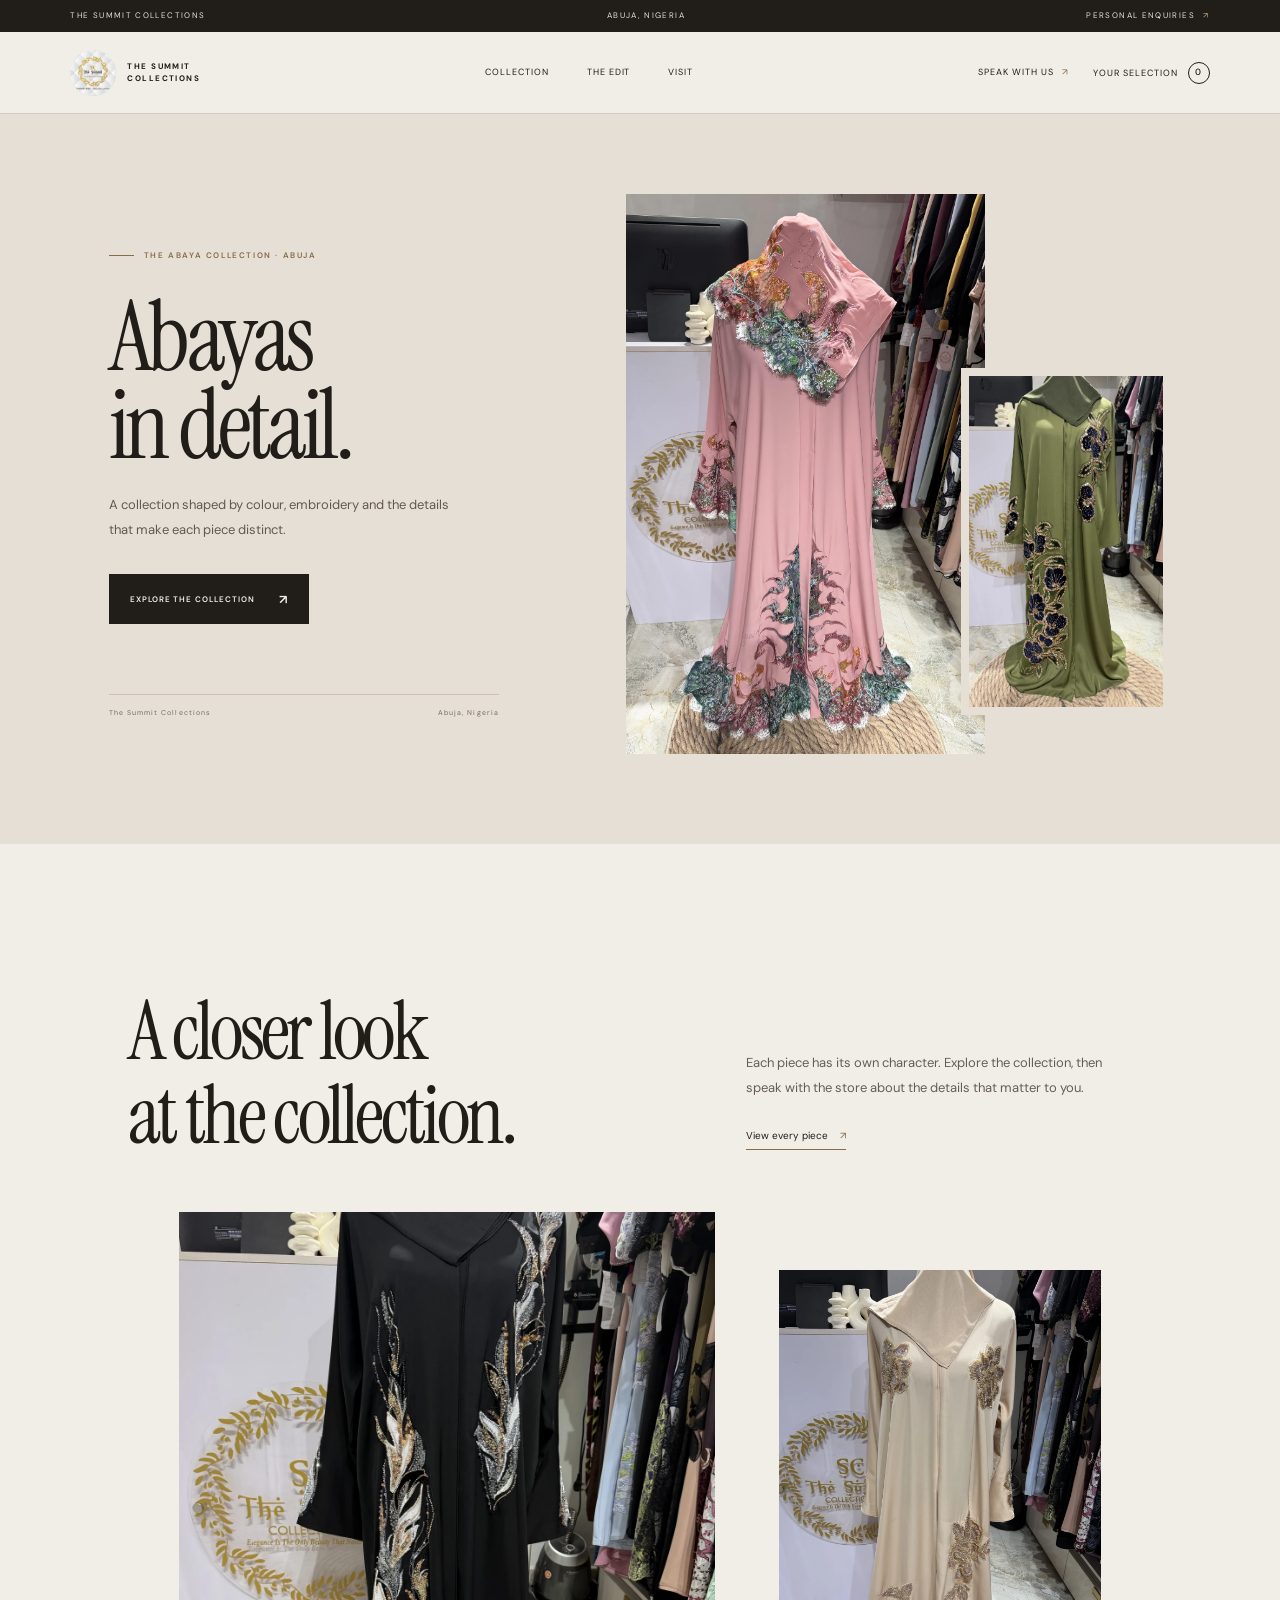
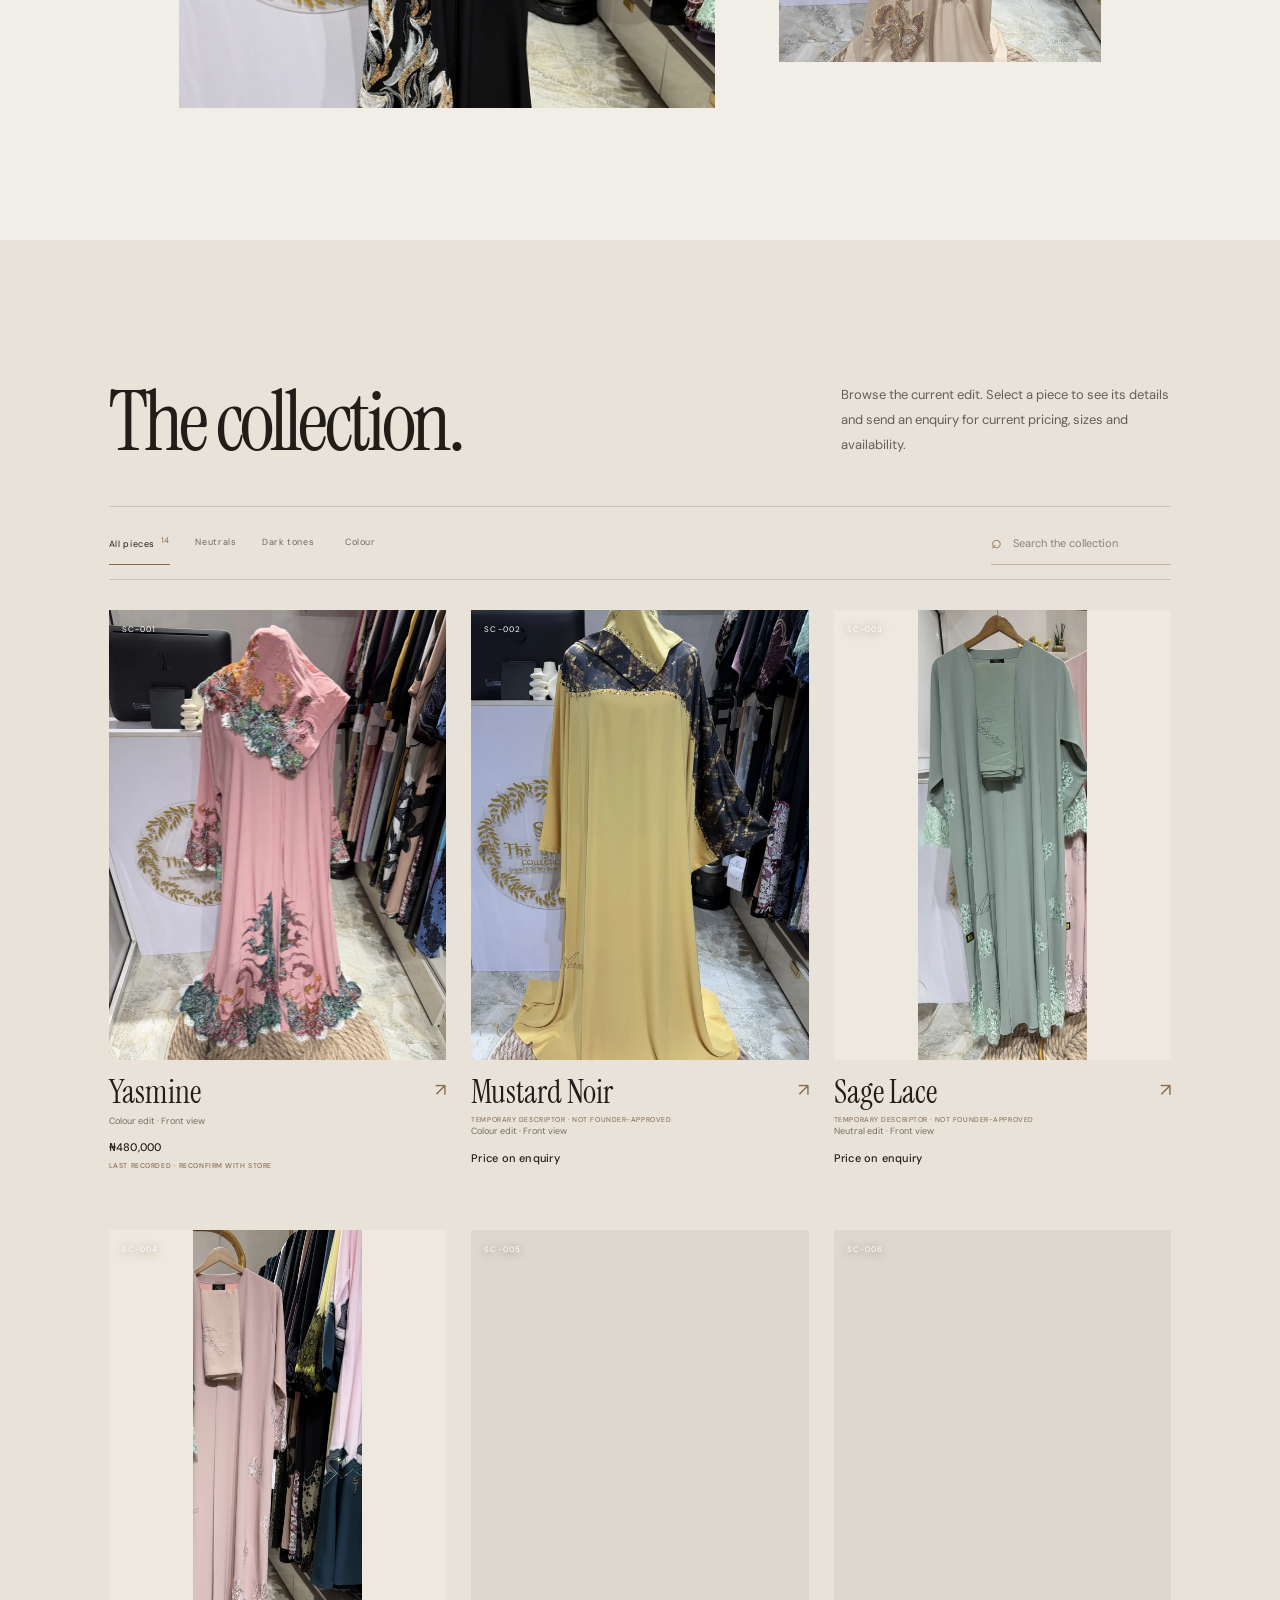
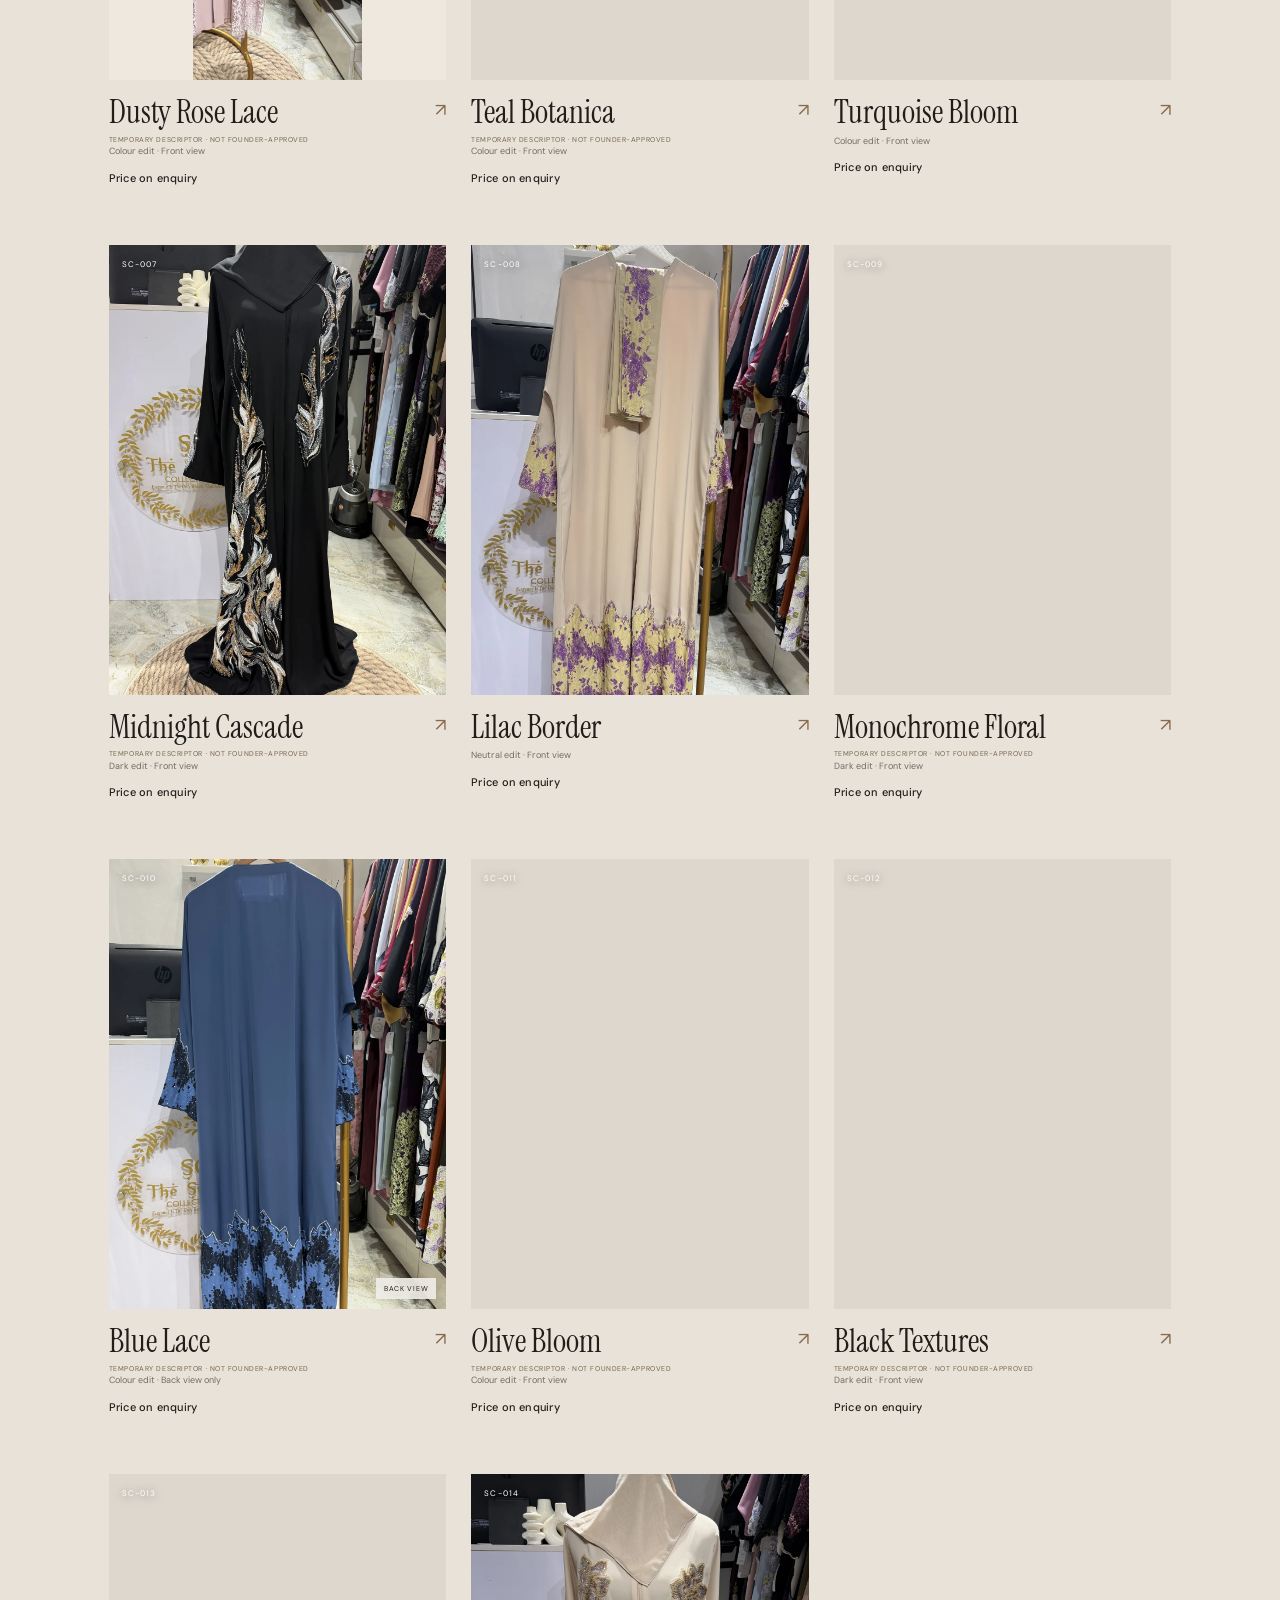
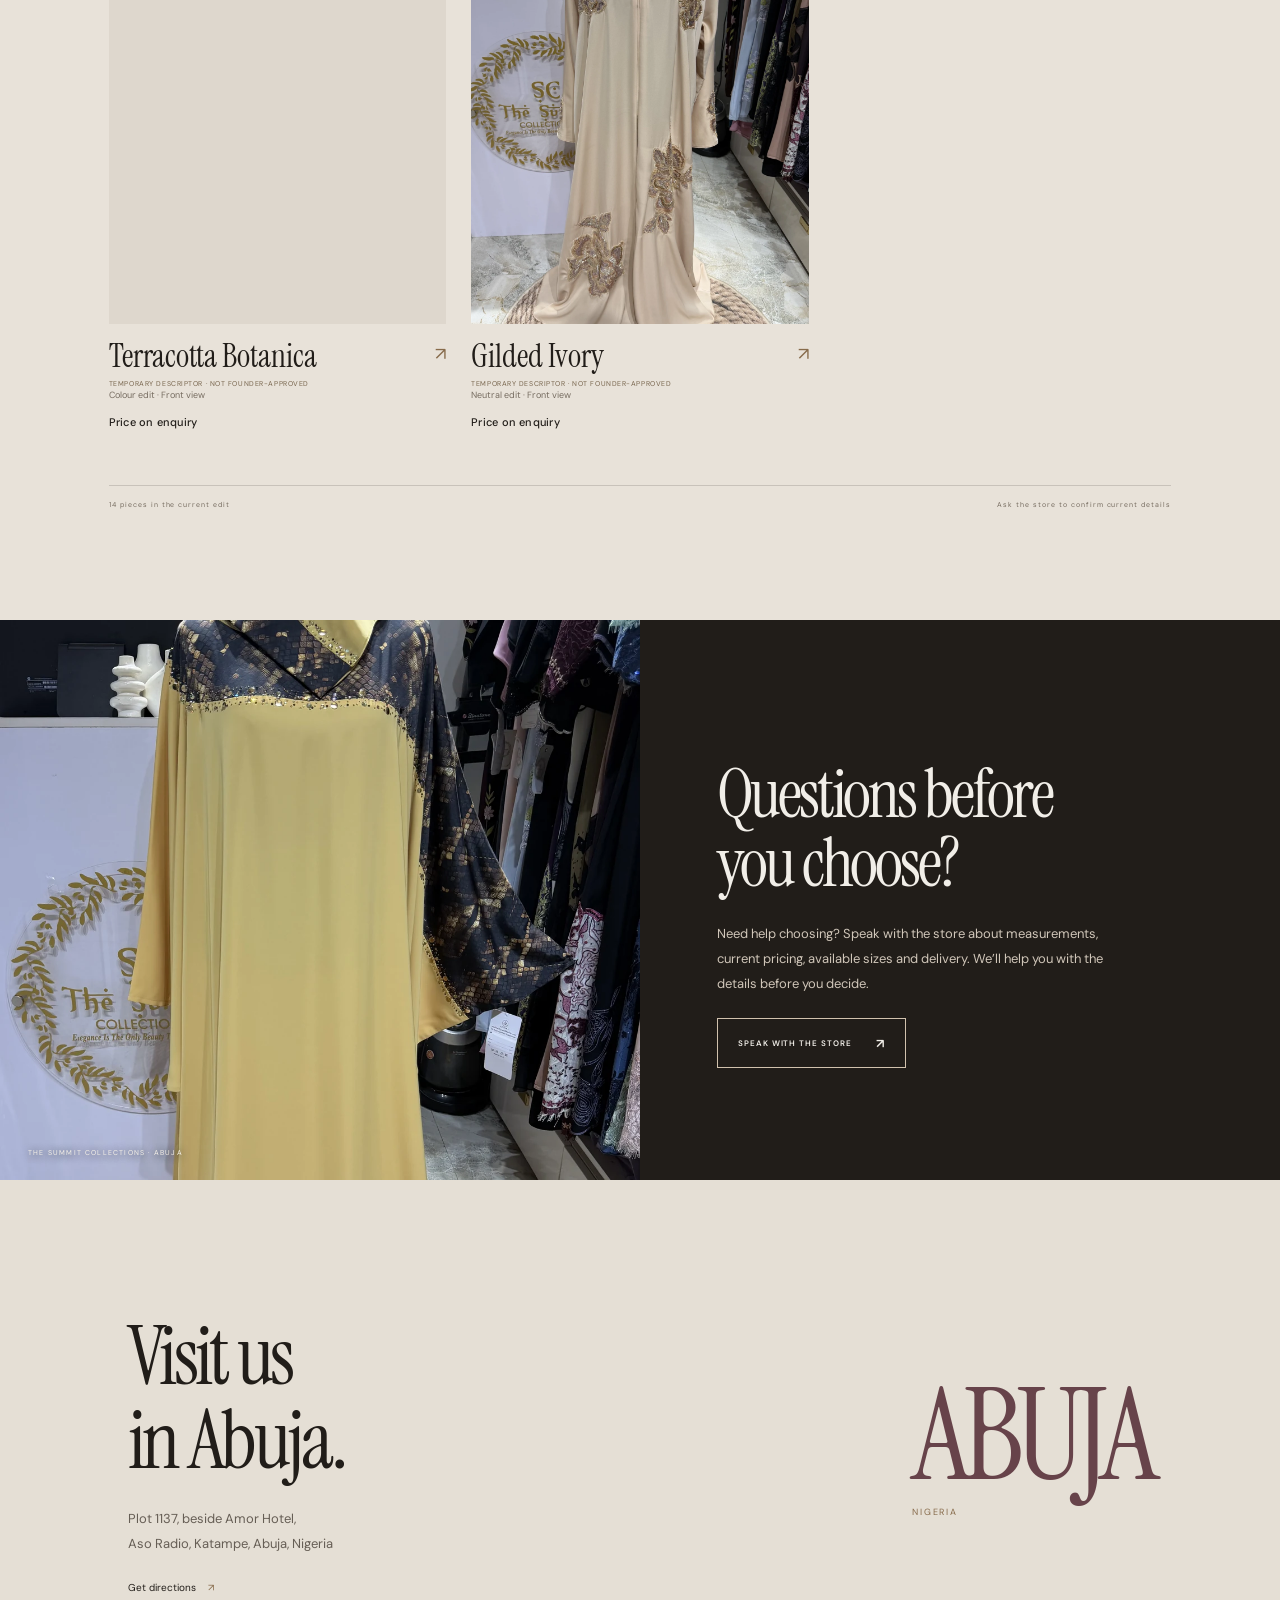
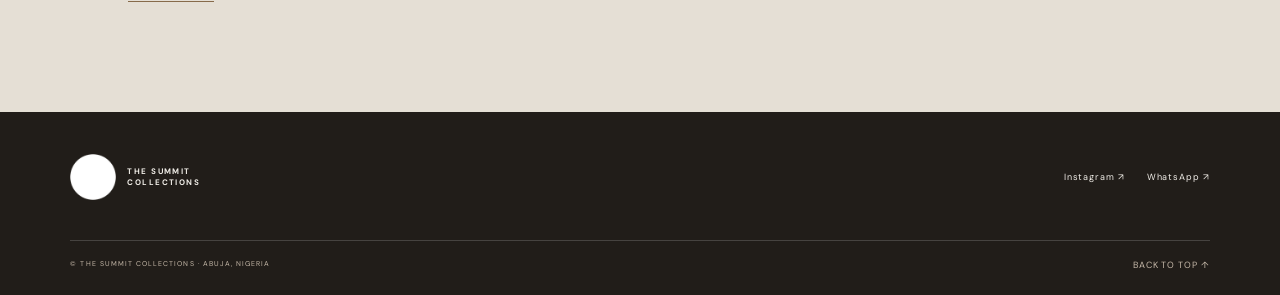
==== commit f158f064: "copy: simplify the storefront headline for responsive editorial layout" ====
--- a/index.html
+++ b/index.html
@@ -15,7 +15,7 @@
 <header class="site-header" id="siteHeader"><a class="brand" href="#top" aria-label="The Summit Collections home"><img src="/assets/summit-logo.webp" alt=""><span>THE SUMMIT<br>COLLECTIONS</span></a><nav class="desktop-nav" aria-label="Main navigation"><a href="#collection">Collection</a><a href="#story">The edit</a><a href="#visit">Visit</a></nav><div class="header-actions"><a class="header-contact" href="https://wa.me/2347082812850" target="_blank" rel="noopener">Speak with us <span>↗</span></a><button class="bag-trigger" id="bagOpen" aria-controls="drawer" aria-expanded="false">Your selection <b id="count" aria-live="polite" aria-atomic="true" aria-label="0 selected units">0</b></button><button class="menu-trigger" id="menuOpen" aria-controls="mobileNav" aria-label="Open navigation" aria-expanded="false"><span></span><span></span></button></div></header>
 <nav class="mobile-nav" id="mobileNav" aria-label="Mobile navigation" inert><a href="#collection">Collection <span>01</span></a><a href="#story">The edit <span>02</span></a><a href="#visit">Visit <span>03</span></a><a href="https://wa.me/2347082812850" target="_blank" rel="noopener">Speak with us ↗</a></nav>
 <main id="top" tabindex="-1">
-<section class="hero"><div class="hero-copy"><p class="eyebrow reveal"><span class="eyebrow-rule"></span> THE ABAYA COLLECTION · ABUJA</p><h1 class="hero-title reveal">Abayas<br>with a point<br>of view.</h1><p class="hero-description reveal">A collection shaped by colour, embroidery and the details that make each piece distinct.</p><div class="hero-actions reveal"><a class="button button-dark" href="#collection">Explore the collection <span>↗</span></a></div><div class="hero-foot"><span>The Summit Collections</span><span>Abuja, Nigeria</span></div></div><div class="hero-stage"><figure class="hero-image hero-image-main"><img src="/products/sc-001.webp" alt="Pink embroidered abaya from The Summit Collections" fetchpriority="high" decoding="async"></figure><figure class="hero-image hero-image-detail"><img src="/products/sc-011.webp" alt="Olive abaya with embroidered detailing" loading="eager" decoding="async"></figure></div></section>
+<section class="hero"><div class="hero-copy"><p class="eyebrow reveal"><span class="eyebrow-rule"></span> THE ABAYA COLLECTION · ABUJA</p><h1 class="hero-title reveal">Abayas<br>in detail.</h1><p class="hero-description reveal">A collection shaped by colour, embroidery and the details that make each piece distinct.</p><div class="hero-actions reveal"><a class="button button-dark" href="#collection">Explore the collection <span>↗</span></a></div><div class="hero-foot"><span>The Summit Collections</span><span>Abuja, Nigeria</span></div></div><div class="hero-stage"><figure class="hero-image hero-image-main"><img src="/products/sc-001.webp" alt="Pink embroidered abaya from The Summit Collections" fetchpriority="high" decoding="async"></figure><figure class="hero-image hero-image-detail"><img src="/products/sc-011.webp" alt="Olive abaya with embroidered detailing" loading="eager" decoding="async"></figure></div></section>
 
 <section class="story" id="story"><div class="story-heading"><h2 class="reveal">A closer look<br>at the collection.</h2></div><div class="story-copy reveal"><p>Each piece has its own character. Explore the collection, then speak with the store about the details that matter to you.</p><a class="quiet-link" href="#collection">View every piece <span>↗</span></a></div><div class="story-images"><figure class="story-image story-image-large reveal-image"><img src="/products/sc-007.webp" alt="Black abaya with embroidered detailing" loading="lazy" decoding="async"></figure><figure class="story-image story-image-small reveal-image"><img src="/products/sc-014.webp" alt="Ivory-toned abaya with gold-toned detailing" loading="lazy" decoding="async"></figure></div></section>
 <section class="collection" id="collection"><div class="collection-head"><div><h2 class="reveal">The collection.</h2></div><p class="collection-intro reveal">Browse the current edit. Select a piece to see its details and send an enquiry for current pricing, sizes and availability.</p></div><div class="collection-tools"><div class="filters" role="group" aria-label="Filter collection"><button class="active" data-filter="all" aria-pressed="true">All pieces <sup data-catalogue-count>14</sup></button><button data-filter="neutral" aria-pressed="false">Neutrals</button><button data-filter="dark" aria-pressed="false">Dark tones</button><button data-filter="colour" aria-pressed="false">Colour</button></div><label class="search"><span aria-hidden="true">⌕</span><input id="search" type="search" placeholder="Search the collection" aria-label="Search collection"></label></div><div class="product-grid" id="grid" aria-live="polite"></div><div class="collection-end"><span>14 pieces in the current edit</span><span>Ask the store to confirm current details</span></div></section>
--- a/styles.css
+++ b/styles.css
@@ -1,4 +1,4 @@
-:root{--ink:#211d19;--paper:#f1eee8;--white:#faf9f6;--stone:#e5dfd5;--sand:#d5c9b9;--muted:#746b61;--line:rgba(33,29,25,.16);--accent:#876b4b;--wine:#67434a;--serif:'Playfair Display',Georgia,serif;--sans:'DM Sans',Arial,sans-serif;--ease:cubic-bezier(.22,.7,.18,1)}
+:root{--ink:#211d19;--paper:#f1eee8;--white:#faf9f6;--stone:#e5dfd5;--sand:#d5c9b9;--muted:#746b61;--line:rgba(33,29,25,.16);--accent:#876b4b;--wine:#67434a;--serif:'Instrument Serif',Georgia,serif;--sans:'DM Sans',Arial,sans-serif;--ease:cubic-bezier(.22,.7,.18,1)}
 *{box-sizing:border-box}html{scroll-behavior:smooth;scroll-padding-top:92px}body{margin:0;background:var(--paper);color:var(--ink);font:14px/1.65 var(--sans);-webkit-font-smoothing:antialiased;overflow-x:hidden}body.lock{overflow:hidden}a{color:inherit;text-decoration:none}button,input{font:inherit}button{cursor:pointer}img{display:block;max-width:100%}
 :where(a,button,input,[tabindex]):focus-visible{outline:2px solid var(--accent);outline-offset:4px}.skip-link{position:fixed;z-index:100;top:10px;left:10px;padding:12px 16px;background:var(--ink);color:var(--white);transform:translateY(-160%)}.skip-link:focus{transform:none}
 .progress{position:fixed;z-index:60;top:0;left:0;width:100%;height:2px;pointer-events:none}.progress span{display:block;width:0;height:100%;background:var(--accent)}.prelude{position:fixed;inset:0;z-index:70;display:grid;place-items:center;background:var(--ink);color:var(--paper);opacity:0;visibility:hidden;pointer-events:none}.prelude-mark{font:40px var(--serif)}
@@ -37,3 +37,14 @@
  .search input{min-height:44px}
  .selection-drawer.show{transform:translateY(0)}
 }
+
+/* Final restraint pass: keep the visual language image-led and remove template-like ornament. */
+.collection-ribbon,.scroll-cue{display:none}
+.hero-title{letter-spacing:-.045em;line-height:.91}
+.hero-title em,.story-heading h2 em,.collection-head h2 em,.service-copy h2 em,.visit-copy h2 em{font-style:normal;color:inherit}
+.story-image figcaption{display:none}
+.visit-mark{width:auto;aspect-ratio:auto;border:0;border-radius:0;align-items:flex-start;gap:5px;text-align:left}
+.visit-mark b{font-size:clamp(64px,10vw,132px);letter-spacing:-.055em}
+.visit-mark span{font-size:9px}
+.footer-top{justify-content:space-between}
+@media(max-width:760px){.visit-mark{align-self:flex-start}.visit-mark b{font-size:82px}}
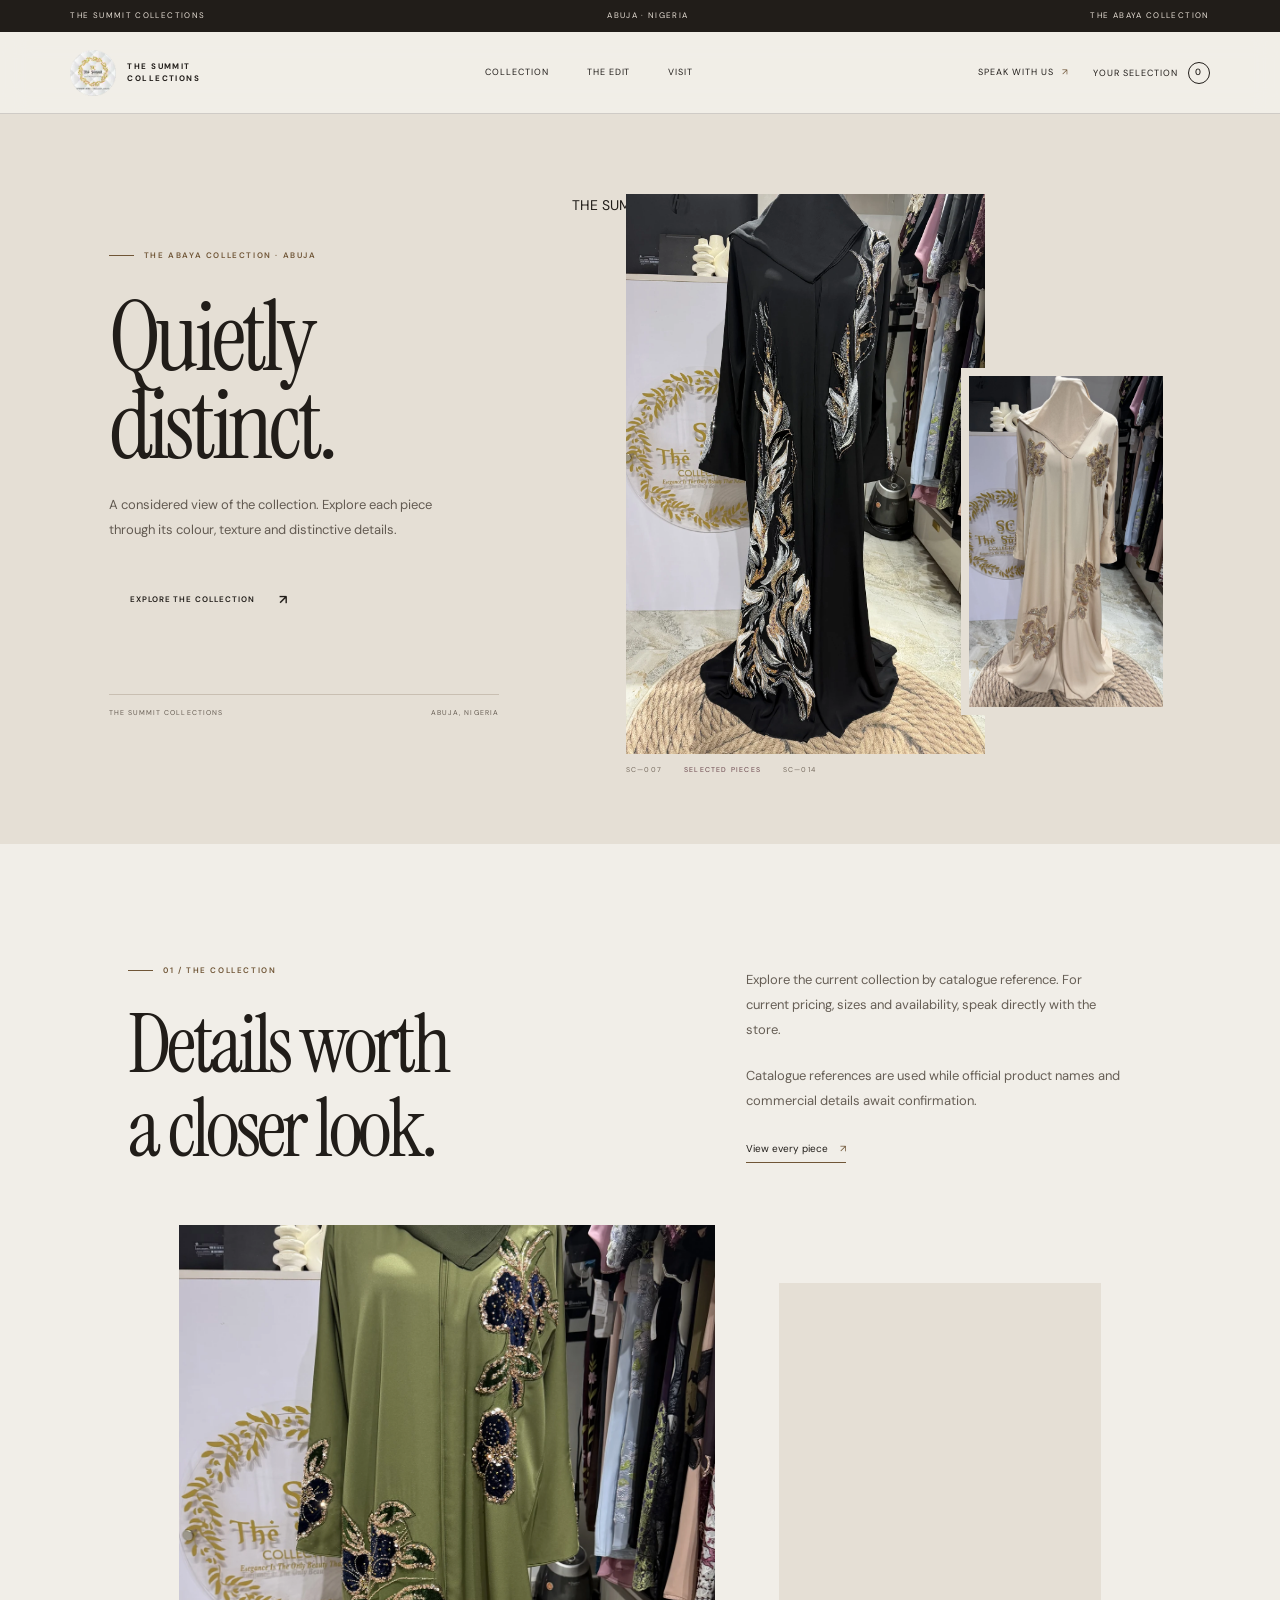
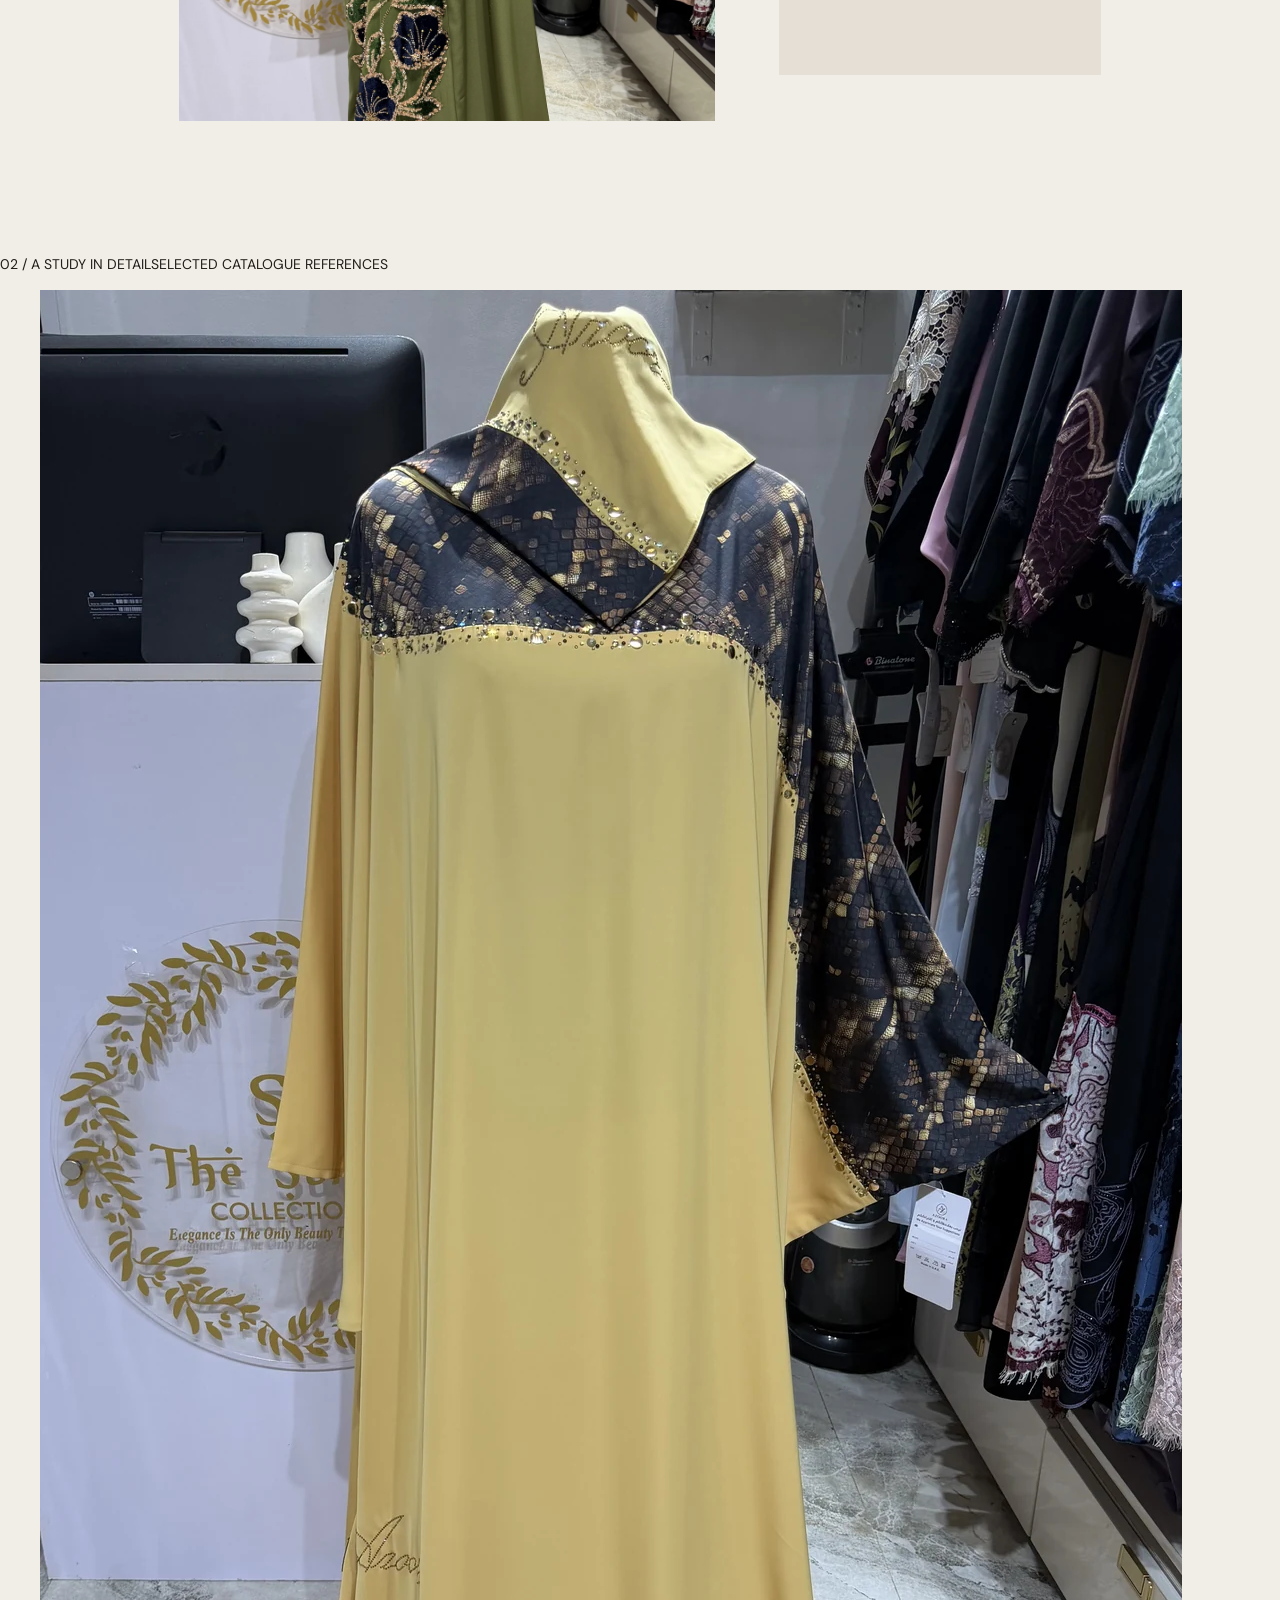
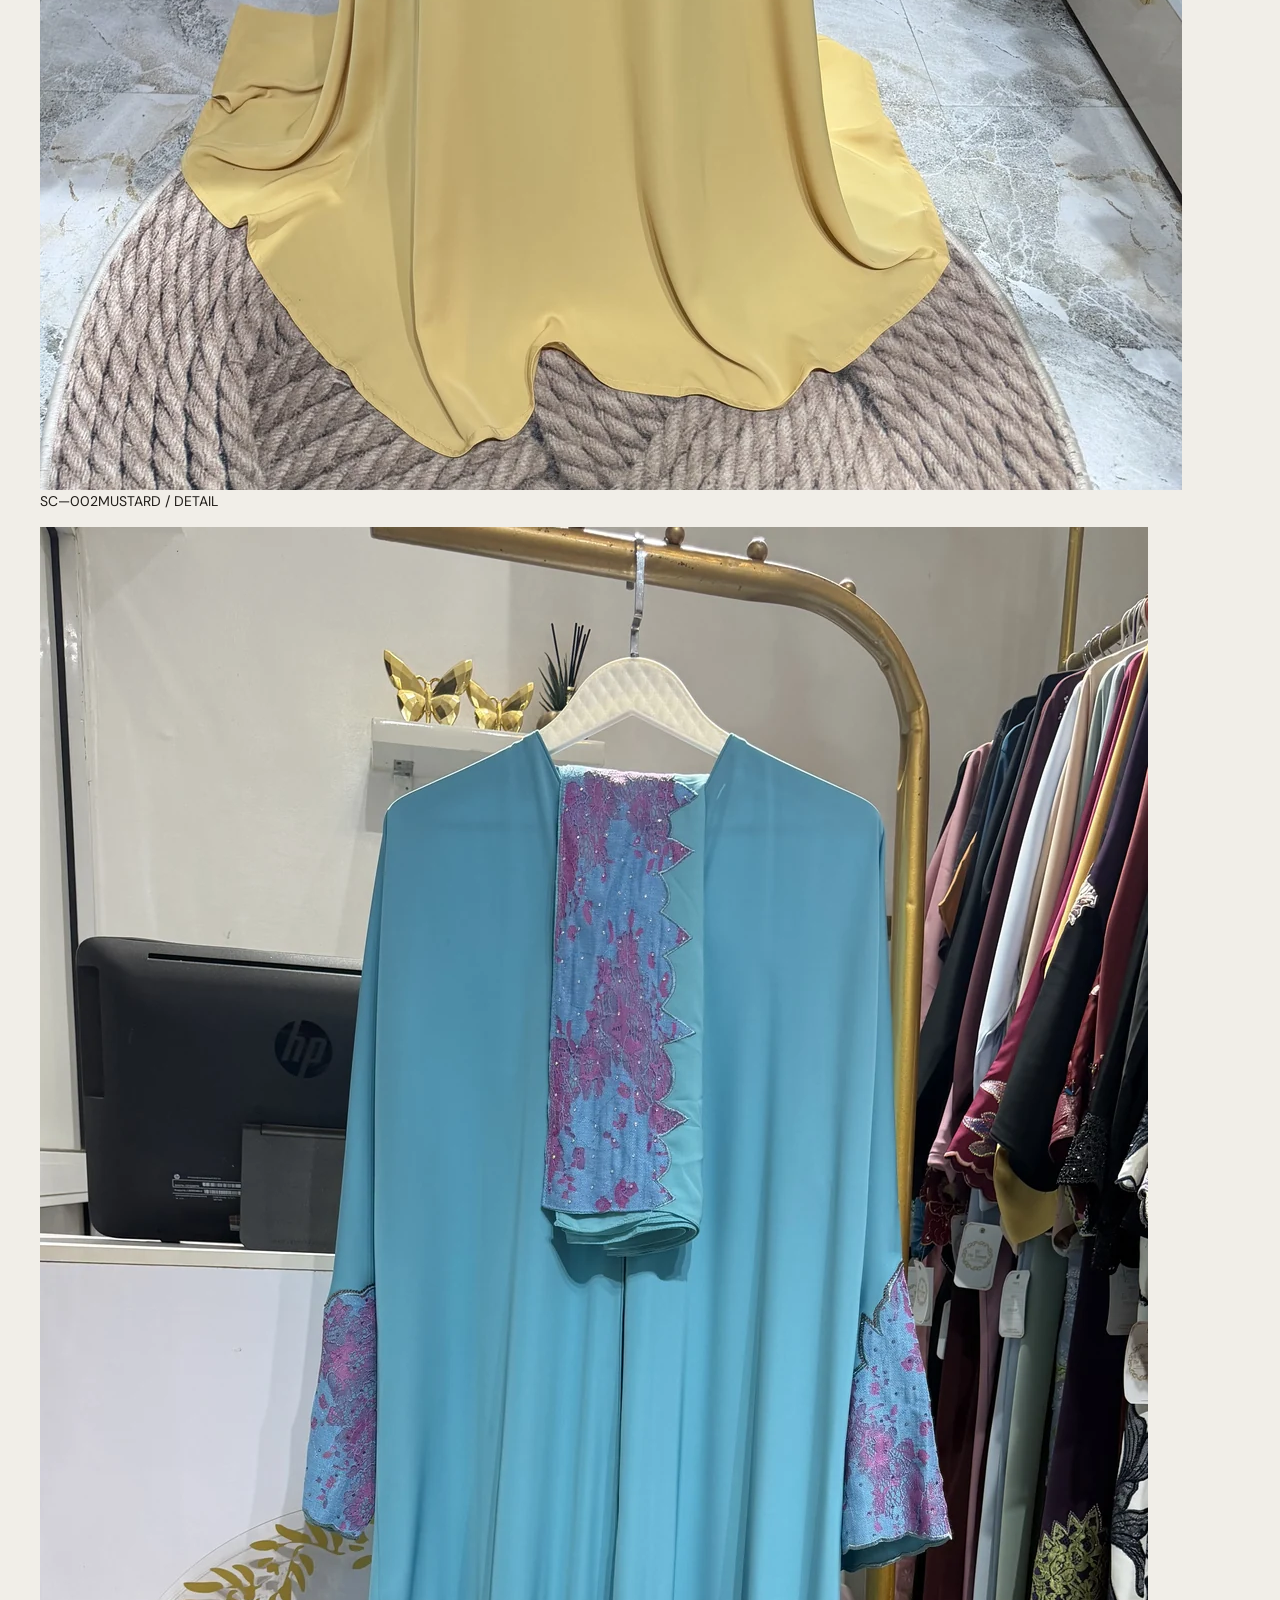
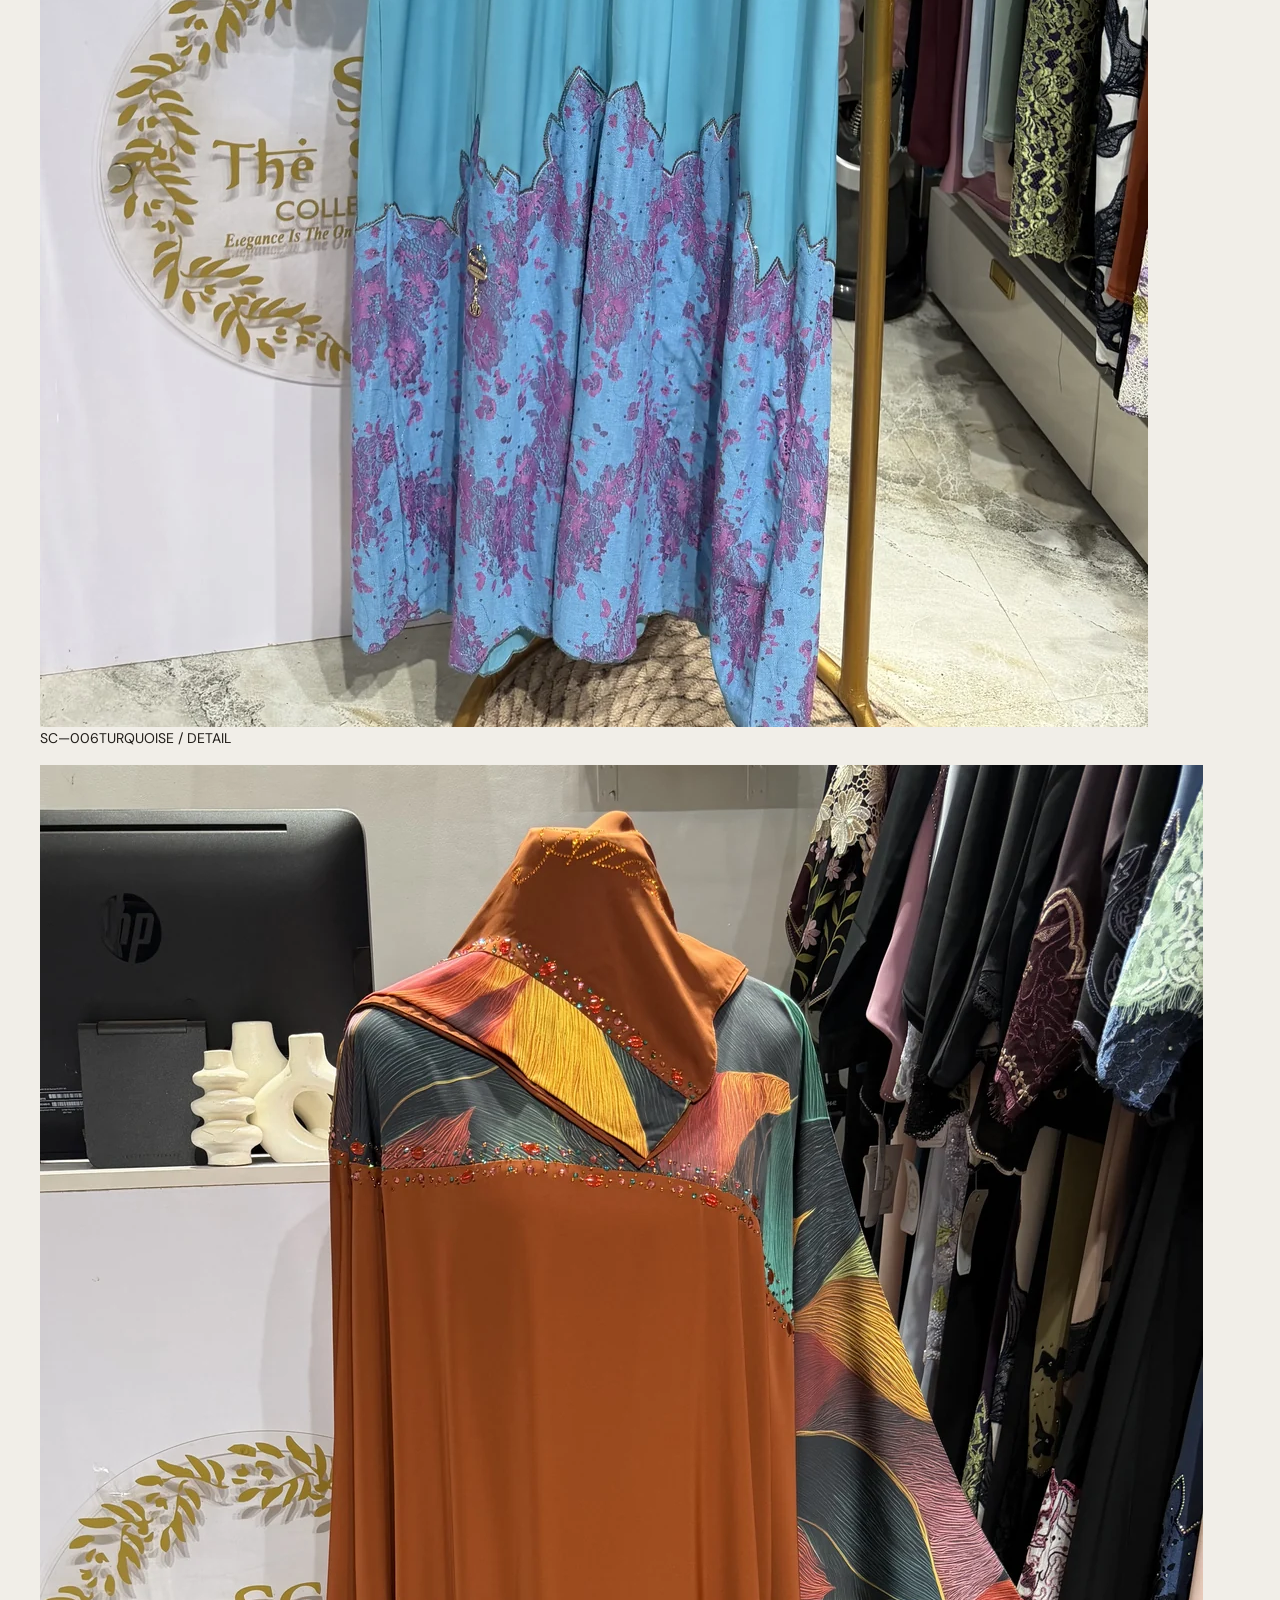
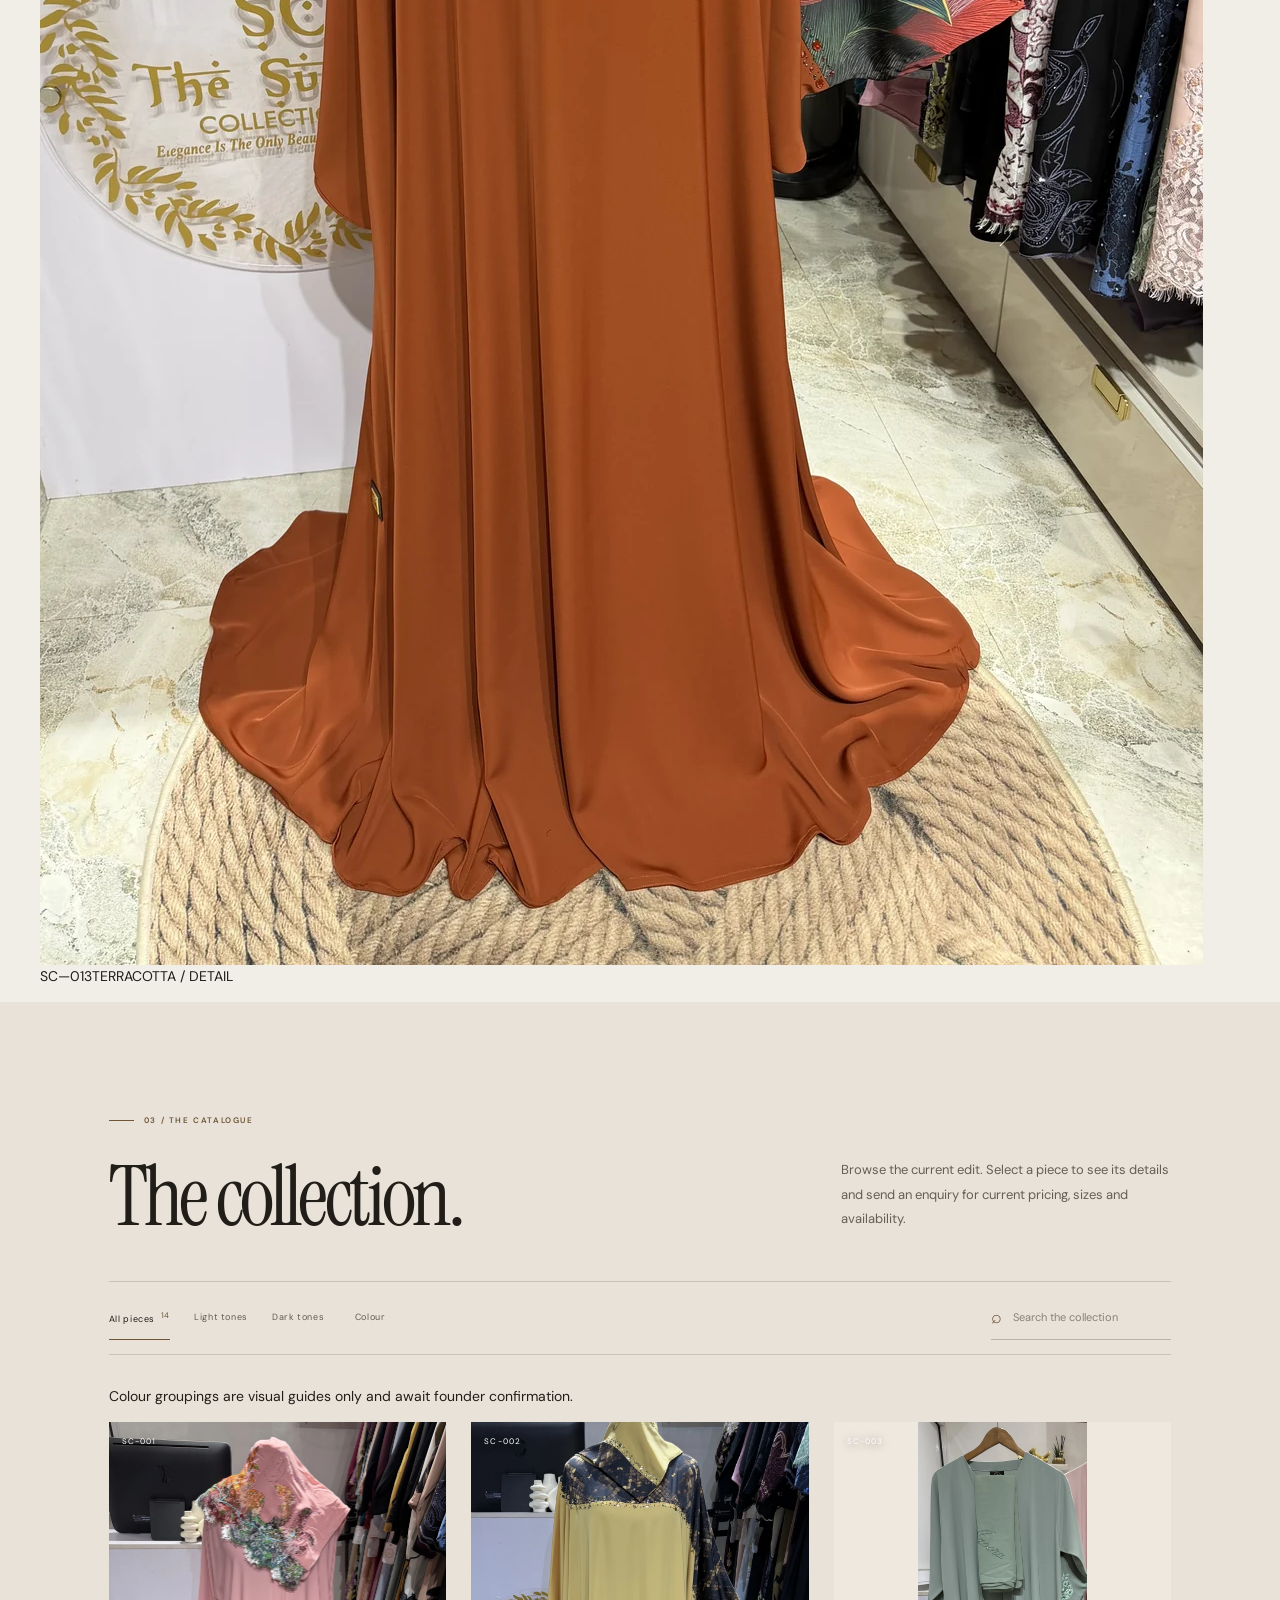
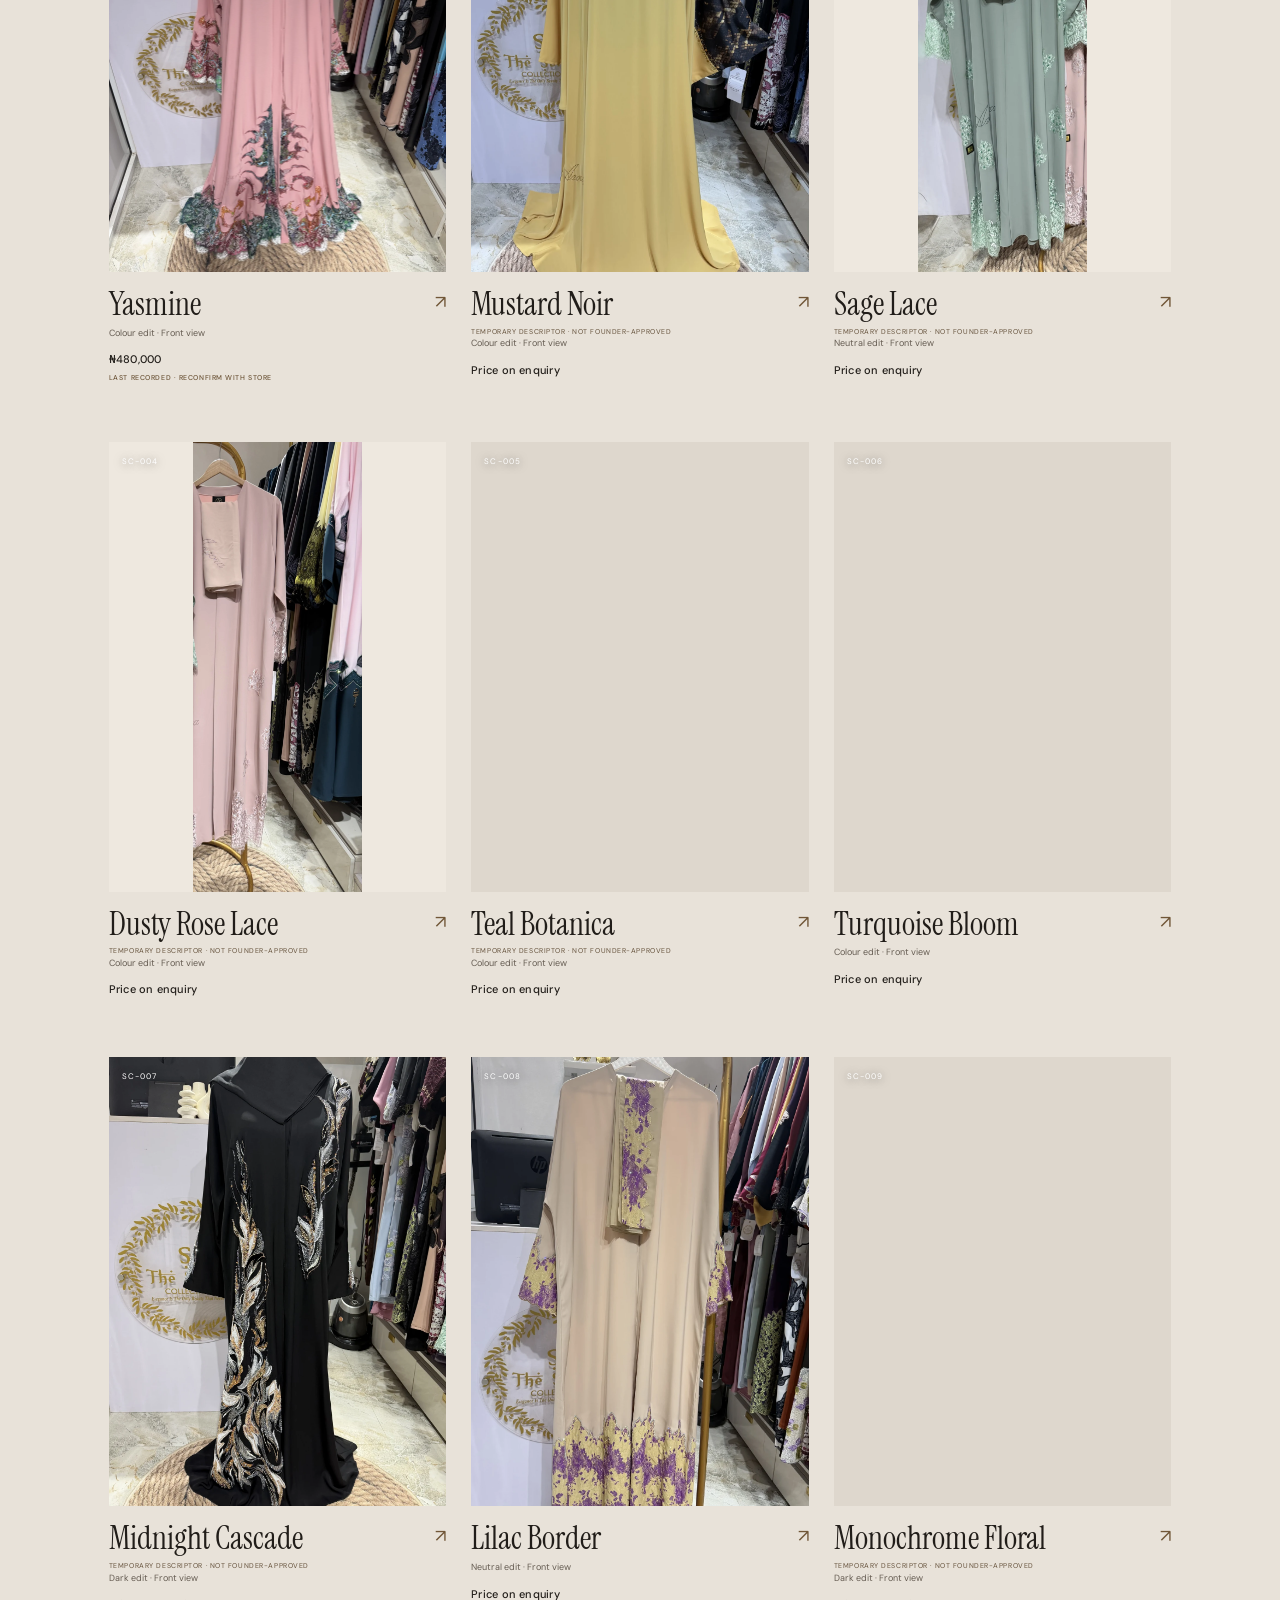
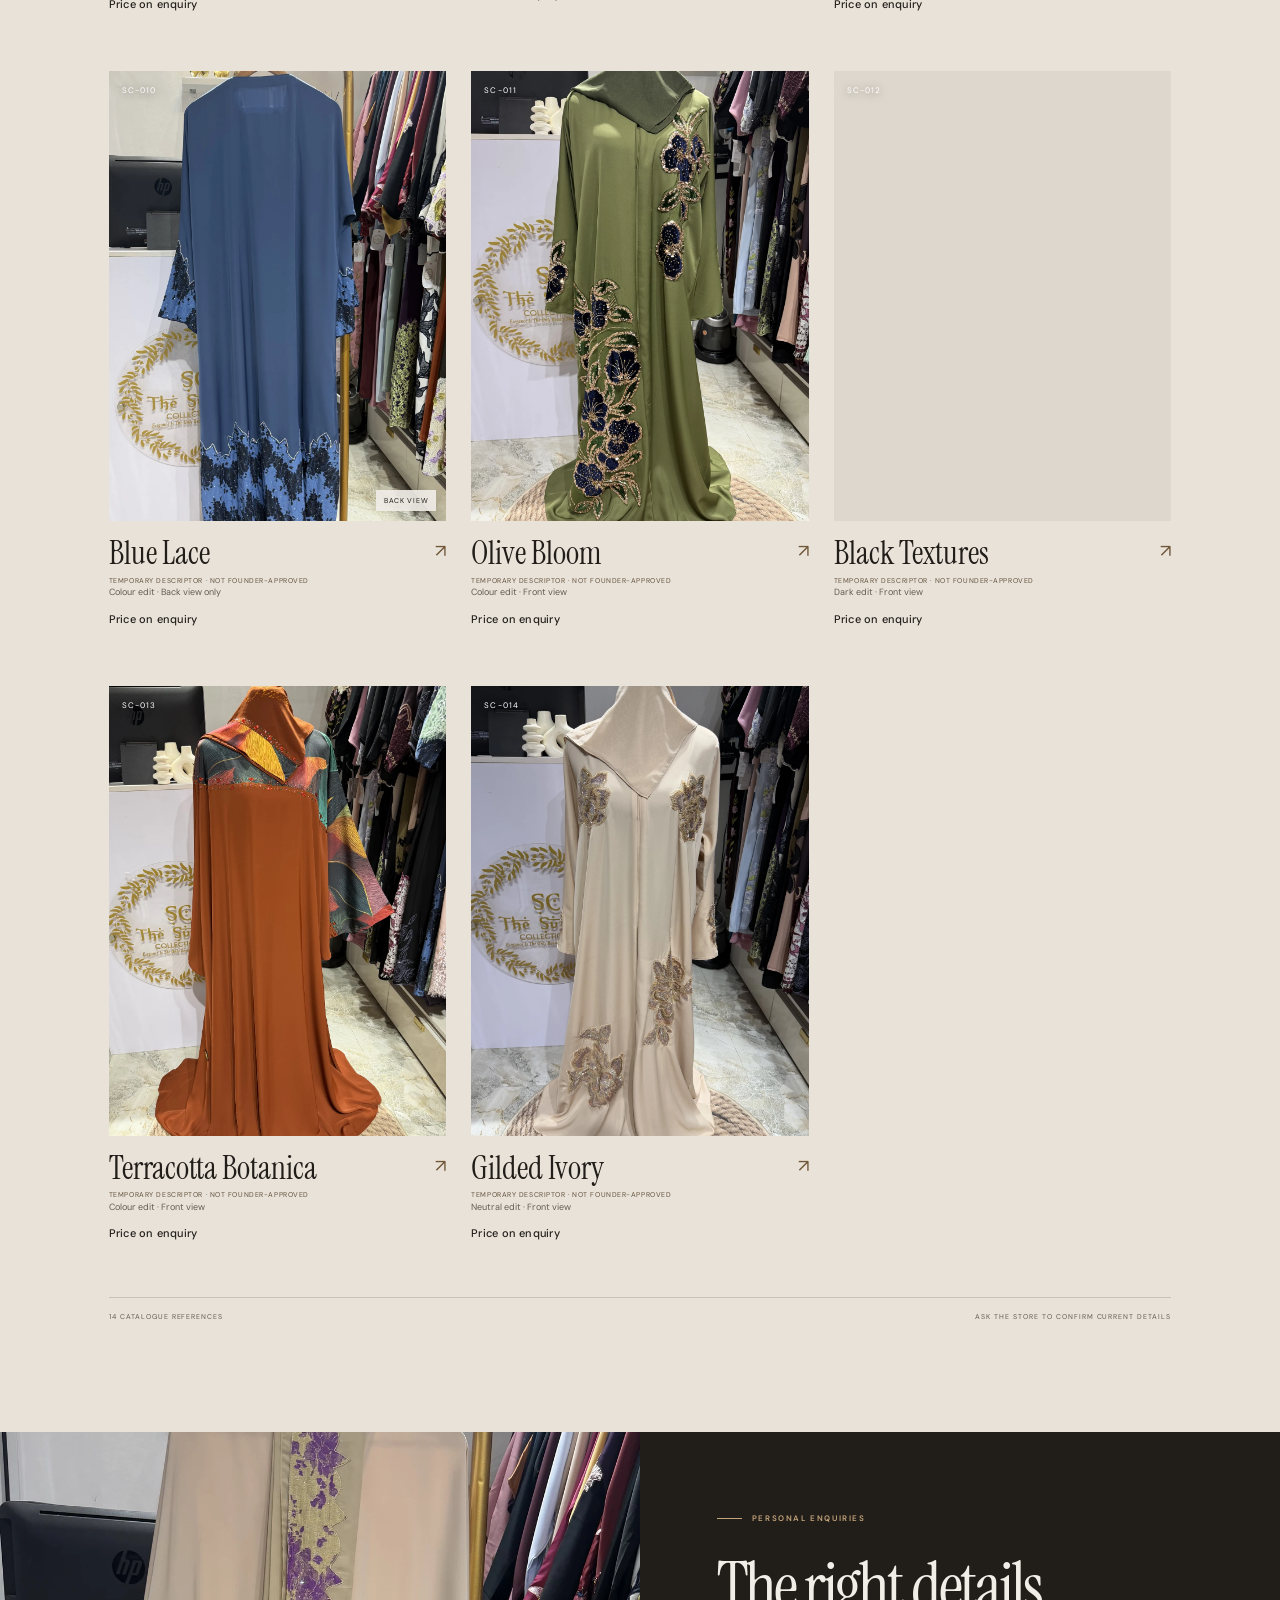
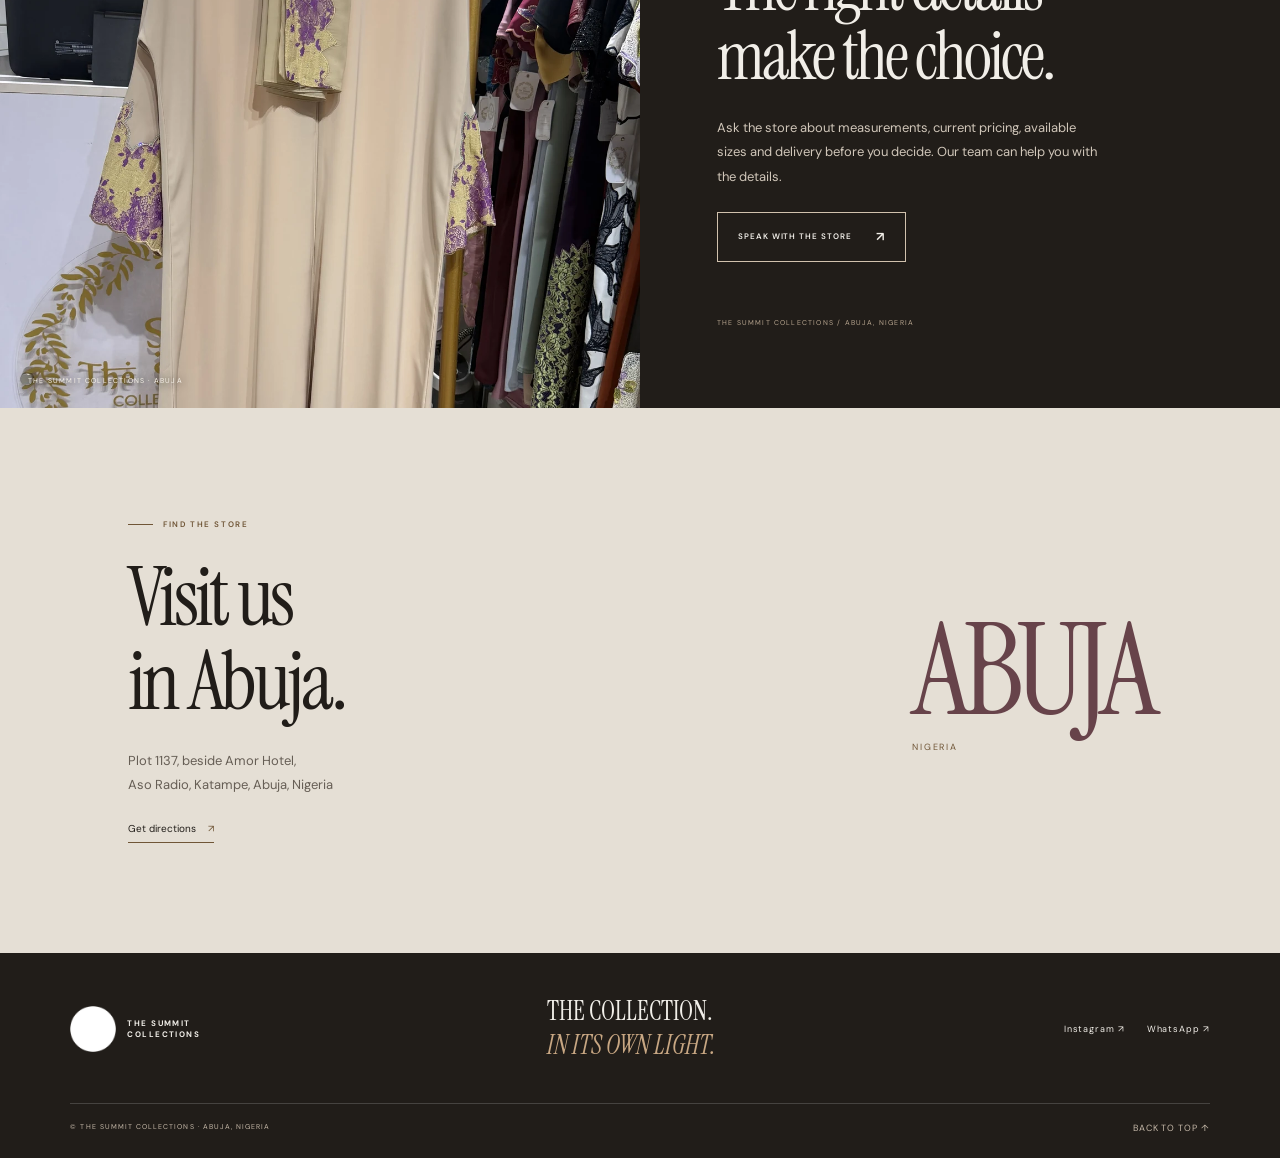
==== commit 4bae0d3e: "feat: implement Dark Gallery flagship storefront structure" ====
--- a/index.html
+++ b/index.html
@@ -1,28 +1,127 @@
 <!doctype html>
-<html lang="en">
+<html lang="en-NG">
 <head>
-<meta charset="utf-8"><meta name="viewport" content="width=device-width, initial-scale=1"><meta name="theme-color" content="#f1eee8">
-<meta name="description" content="Discover the abaya collection from The Summit Collections, Abuja. Explore colour, embroidery and considered details, then enquire directly with the store.">
-<meta property="og:type" content="website"><meta property="og:site_name" content="The Summit Collections"><meta property="og:title" content="The Summit Collections — Abuja"><meta property="og:description" content="Explore the collection from The Summit Collections, Abuja."><meta property="og:locale" content="en_NG">
-<meta name="twitter:card" content="summary"><meta name="twitter:title" content="The Summit Collections — A considered abaya collection"><meta name="twitter:description" content="Explore the collection from The Summit Collections, Abuja.">
-<title>The Summit Collections — Abuja</title><link rel="preload" as="image" href="/products/sc-001.webp" fetchpriority="high">
-<link rel="preconnect" href="https://fonts.googleapis.com"><link rel="preconnect" href="https://fonts.gstatic.com" crossorigin>
-<link href="https://fonts.googleapis.com/css2?family=DM+Sans:wght@400;500;600;700&family=Instrument+Serif:ital@0;1&display=swap" rel="stylesheet"><link rel="stylesheet" href="styles.css">
+<meta charset="utf-8">
+<meta name="viewport" content="width=device-width, initial-scale=1">
+<meta name="theme-color" content="#171714">
+<meta name="description" content="Explore the abaya collection from The Summit Collections, Abuja. View each piece and enquire directly about current pricing, sizes and availability.">
+<meta property="og:type" content="website">
+<meta property="og:site_name" content="The Summit Collections">
+<meta property="og:title" content="The Summit Collections — Quietly distinct">
+<meta property="og:description" content="Explore the abaya collection from The Summit Collections, Abuja.">
+<meta property="og:locale" content="en_NG">
+<meta property="og:image" content="https://summit-collections-founder-review-ic6bxwjnn.vercel.app/products/sc-007.webp">
+<meta property="og:image:alt" content="Black embroidered abaya from The Summit Collections catalogue">
+<meta name="twitter:card" content="summary_large_image">
+<meta name="twitter:title" content="The Summit Collections — Quietly distinct">
+<meta name="twitter:description" content="Explore the abaya collection from The Summit Collections, Abuja.">
+<meta name="twitter:image" content="https://summit-collections-founder-review-ic6bxwjnn.vercel.app/products/sc-007.webp">
+<title>The Summit Collections — Quietly distinct</title>
+<link rel="preload" as="image" href="/products/sc-007.webp" fetchpriority="high">
+<link rel="preconnect" href="https://fonts.googleapis.com">
+<link rel="preconnect" href="https://fonts.gstatic.com" crossorigin>
+<link href="https://fonts.googleapis.com/css2?family=DM+Sans:wght@400;500;600;700&family=Instrument+Serif:ital@0;1&display=swap" rel="stylesheet">
+<link rel="stylesheet" href="/styles.css">
 </head>
 <body>
-<a class="skip-link" href="#top">Skip to content</a><div class="progress" aria-hidden="true"><span id="progressBar"></span></div><div class="prelude" id="prelude" aria-hidden="true"><span class="prelude-mark">SC</span></div>
-<div class="announcement"><span>THE SUMMIT COLLECTIONS</span><span>ABUJA, NIGERIA</span><a href="https://wa.me/2347082812850" target="_blank" rel="noopener">PERSONAL ENQUIRIES <span>↗</span></a></div>
-<header class="site-header" id="siteHeader"><a class="brand" href="#top" aria-label="The Summit Collections home"><img src="/assets/summit-logo.webp" alt=""><span>THE SUMMIT<br>COLLECTIONS</span></a><nav class="desktop-nav" aria-label="Main navigation"><a href="#collection">Collection</a><a href="#story">The edit</a><a href="#visit">Visit</a></nav><div class="header-actions"><a class="header-contact" href="https://wa.me/2347082812850" target="_blank" rel="noopener">Speak with us <span>↗</span></a><button class="bag-trigger" id="bagOpen" aria-controls="drawer" aria-expanded="false">Your selection <b id="count" aria-live="polite" aria-atomic="true" aria-label="0 selected units">0</b></button><button class="menu-trigger" id="menuOpen" aria-controls="mobileNav" aria-label="Open navigation" aria-expanded="false"><span></span><span></span></button></div></header>
-<nav class="mobile-nav" id="mobileNav" aria-label="Mobile navigation" inert><a href="#collection">Collection <span>01</span></a><a href="#story">The edit <span>02</span></a><a href="#visit">Visit <span>03</span></a><a href="https://wa.me/2347082812850" target="_blank" rel="noopener">Speak with us ↗</a></nav>
+<a class="skip-link" href="#top">Skip to content</a>
+<div class="progress" aria-hidden="true"><span id="progressBar"></span></div>
+<div class="prelude" id="prelude" aria-hidden="true"><span class="prelude-mark">SC</span></div>
+<div class="announcement"><span>THE SUMMIT COLLECTIONS</span><span>ABUJA · NIGERIA</span><span>THE ABAYA COLLECTION</span></div>
+
+<header class="site-header" id="siteHeader">
+  <a class="brand" href="#top" aria-label="The Summit Collections home"><img src="/assets/summit-logo.webp" alt=""><span>THE SUMMIT<br>COLLECTIONS</span></a>
+  <nav class="desktop-nav" aria-label="Main navigation"><a href="#collection">Collection</a><a href="#story">The edit</a><a href="#visit">Visit</a></nav>
+  <div class="header-actions">
+    <a class="header-contact" href="https://wa.me/2347082812850" target="_blank" rel="noopener">Speak with us <span>↗</span></a>
+    <button class="bag-trigger" id="bagOpen" aria-controls="drawer" aria-expanded="false">Your selection <b id="count" aria-live="polite" aria-atomic="true" aria-label="0 selected units">0</b></button>
+    <button class="menu-trigger" id="menuOpen" aria-controls="mobileNav" aria-label="Open navigation" aria-expanded="false"><span></span><span></span></button>
+  </div>
+</header>
+
+<nav class="mobile-nav" id="mobileNav" aria-label="Mobile navigation" inert>
+  <a href="#collection">Collection <span>01</span></a><a href="#story">The edit <span>02</span></a><a href="#visit">Visit <span>03</span></a><a href="https://wa.me/2347082812850" target="_blank" rel="noopener">Speak with us ↗</a>
+</nav>
+
 <main id="top" tabindex="-1">
-<section class="hero"><div class="hero-copy"><p class="eyebrow reveal"><span class="eyebrow-rule"></span> THE ABAYA COLLECTION · ABUJA</p><h1 class="hero-title reveal">Abayas<br>in detail.</h1><p class="hero-description reveal">A collection shaped by colour, embroidery and the details that make each piece distinct.</p><div class="hero-actions reveal"><a class="button button-dark" href="#collection">Explore the collection <span>↗</span></a></div><div class="hero-foot"><span>The Summit Collections</span><span>Abuja, Nigeria</span></div></div><div class="hero-stage"><figure class="hero-image hero-image-main"><img src="/products/sc-001.webp" alt="Pink embroidered abaya from The Summit Collections" fetchpriority="high" decoding="async"></figure><figure class="hero-image hero-image-detail"><img src="/products/sc-011.webp" alt="Olive abaya with embroidered detailing" loading="eager" decoding="async"></figure></div></section>
+  <section class="hero" aria-labelledby="heroTitle">
+    <div class="hero-copy">
+      <p class="eyebrow reveal"><span class="eyebrow-rule"></span> THE ABAYA COLLECTION · ABUJA</p>
+      <h1 class="hero-title reveal" id="heroTitle">Quietly<br><em>distinct.</em></h1>
+      <p class="hero-description reveal">A considered view of the collection. Explore each piece through its colour, texture and distinctive details.</p>
+      <div class="hero-actions reveal"><a class="button button-light" href="#collection">Explore the collection <span>↗</span></a></div>
+      <div class="hero-foot"><span>THE SUMMIT COLLECTIONS</span><span>ABUJA, NIGERIA</span></div>
+    </div>
+    <div class="hero-stage" aria-label="Selected pieces from the collection">
+      <figure class="hero-image hero-image-main"><img src="/products/sc-007.webp" alt="SC-007, black abaya with cascading embroidered detail" fetchpriority="high" decoding="async"></figure>
+      <figure class="hero-image hero-image-detail"><img src="/products/sc-014.webp" alt="SC-014, ivory-toned abaya with gold-toned appliqué" loading="eager" decoding="async"></figure>
+      <div class="hero-image-index"><span>SC—007</span><i>SELECTED PIECES</i><span>SC—014</span></div>
+      <span class="hero-vertical">THE SUMMIT COLLECTIONS / ABUJA</span>
+    </div>
+  </section>
 
-<section class="story" id="story"><div class="story-heading"><h2 class="reveal">A closer look<br>at the collection.</h2></div><div class="story-copy reveal"><p>Each piece has its own character. Explore the collection, then speak with the store about the details that matter to you.</p><a class="quiet-link" href="#collection">View every piece <span>↗</span></a></div><div class="story-images"><figure class="story-image story-image-large reveal-image"><img src="/products/sc-007.webp" alt="Black abaya with embroidered detailing" loading="lazy" decoding="async"></figure><figure class="story-image story-image-small reveal-image"><img src="/products/sc-014.webp" alt="Ivory-toned abaya with gold-toned detailing" loading="lazy" decoding="async"></figure></div></section>
-<section class="collection" id="collection"><div class="collection-head"><div><h2 class="reveal">The collection.</h2></div><p class="collection-intro reveal">Browse the current edit. Select a piece to see its details and send an enquiry for current pricing, sizes and availability.</p></div><div class="collection-tools"><div class="filters" role="group" aria-label="Filter collection"><button class="active" data-filter="all" aria-pressed="true">All pieces <sup data-catalogue-count>14</sup></button><button data-filter="neutral" aria-pressed="false">Neutrals</button><button data-filter="dark" aria-pressed="false">Dark tones</button><button data-filter="colour" aria-pressed="false">Colour</button></div><label class="search"><span aria-hidden="true">⌕</span><input id="search" type="search" placeholder="Search the collection" aria-label="Search collection"></label></div><div class="product-grid" id="grid" aria-live="polite"></div><div class="collection-end"><span>14 pieces in the current edit</span><span>Ask the store to confirm current details</span></div></section>
-<section class="service"><div class="service-image"><img src="/products/sc-002.webp" alt="Mustard abaya with dark embroidered detailing" loading="lazy" decoding="async"><span>THE SUMMIT COLLECTIONS · ABUJA</span></div><div class="service-copy"><h2 class="reveal">Questions before<br>you choose?</h2><p class="reveal">Need help choosing? Speak with the store about measurements, current pricing, available sizes and delivery. We’ll help you with the details before you decide.</p><a class="button button-outline reveal" href="https://wa.me/2347082812850" target="_blank" rel="noopener">Speak with the store <span>↗</span></a></div></section>
-<section class="visit" id="visit"><div class="visit-copy"><h2 class="reveal">Visit us<br>in Abuja.</h2><p class="reveal">Plot 1137, beside Amor Hotel,<br>Aso Radio, Katampe, Abuja, Nigeria</p><a class="quiet-link reveal" href="https://www.google.com/maps/search/?api=1&query=Plot+1137+beside+Amor+Hotel+Aso+Radio+Katampe+Abuja+Nigeria" target="_blank" rel="noopener">Get directions <span>↗</span></a></div><div class="visit-mark"><b>ABUJA</b><span>NIGERIA</span></div></section>
+  <section class="story" id="story" aria-labelledby="storyTitle">
+    <div class="story-heading"><p class="eyebrow"><span class="eyebrow-rule"></span> 01 / THE COLLECTION</p><h2 class="reveal" id="storyTitle">Details worth<br>a closer look.</h2></div>
+    <div class="story-copy reveal"><p>Explore the current collection by catalogue reference. For current pricing, sizes and availability, speak directly with the store.</p><p class="story-note">Catalogue references are used while official product names and commercial details await confirmation.</p><a class="quiet-link" href="#collection">View every piece <span>↗</span></a></div>
+    <div class="story-images">
+      <figure class="story-image story-image-large reveal-image"><img src="/products/sc-011.webp" alt="SC-011, olive abaya with navy and gold floral embroidery" loading="lazy" decoding="async"></figure>
+      <figure class="story-image story-image-small reveal-image"><img src="/products/sc-005.webp" alt="SC-005, teal abaya with floral-print sleeves" loading="lazy" decoding="async"></figure>
+    </div>
+  </section>
+
+  <section class="lookbook" aria-label="A closer view of selected collection pieces">
+    <div class="lookbook-head"><span>02 / A STUDY IN DETAIL</span><span>SELECTED CATALOGUE REFERENCES</span></div>
+    <div class="lookbook-track">
+      <figure><img src="/products/sc-002.webp" alt="SC-002, mustard abaya with dark textured panel" loading="lazy"><figcaption><span>SC—002</span><span>MUSTARD / DETAIL</span></figcaption></figure>
+      <figure><img src="/products/sc-006.webp" alt="SC-006, turquoise abaya with purple and blue lace" loading="lazy"><figcaption><span>SC—006</span><span>TURQUOISE / DETAIL</span></figcaption></figure>
+      <figure><img src="/products/sc-013.webp" alt="SC-013, terracotta abaya with multicolour print" loading="lazy"><figcaption><span>SC—013</span><span>TERRACOTTA / DETAIL</span></figcaption></figure>
+    </div>
+  </section>
+
+  <section class="collection" id="collection" aria-labelledby="collectionTitle">
+    <div class="collection-head"><div><p class="eyebrow"><span class="eyebrow-rule"></span> 03 / THE CATALOGUE</p><h2 class="reveal" id="collectionTitle">The collection<span class="heading-period">.</span></h2></div><p class="collection-intro reveal">Browse the current edit. Select a piece to see its details and send an enquiry for current pricing, sizes and availability.</p></div>
+    <div class="collection-tools">
+      <div class="filters" role="group" aria-label="Filter collection">
+        <button class="active" data-filter="all" aria-pressed="true">All pieces <sup data-catalogue-count>14</sup></button>
+        <button data-filter="neutral" aria-pressed="false">Light tones</button>
+        <button data-filter="dark" aria-pressed="false">Dark tones</button>
+        <button data-filter="colour" aria-pressed="false">Colour</button>
+      </div>
+      <label class="search"><span aria-hidden="true">⌕</span><input id="search" type="search" placeholder="Search the collection" aria-label="Search collection"></label>
+    </div>
+    <p class="filter-note">Colour groupings are visual guides only and await founder confirmation.</p>
+    <div class="product-grid" id="grid" aria-live="polite"></div>
+    <div class="collection-end"><span>14 CATALOGUE REFERENCES</span><span>ASK THE STORE TO CONFIRM CURRENT DETAILS</span></div>
+  </section>
+
+  <section class="service">
+    <div class="service-image"><img src="/products/sc-008.webp" alt="SC-008, beige abaya with lilac and gold border detailing" loading="lazy" decoding="async"><span>THE SUMMIT COLLECTIONS · ABUJA</span></div>
+    <div class="service-copy"><p class="eyebrow"><span class="eyebrow-rule"></span> PERSONAL ENQUIRIES</p><h2 class="reveal">The right details<br>make the choice.</h2><p class="reveal">Ask the store about measurements, current pricing, available sizes and delivery before you decide. Our team can help you with the details.</p><a class="button button-outline reveal" href="https://wa.me/2347082812850" target="_blank" rel="noopener">Speak with the store <span>↗</span></a><span class="service-index">THE SUMMIT COLLECTIONS / ABUJA, NIGERIA</span></div>
+  </section>
+
+  <section class="visit" id="visit">
+    <div class="visit-copy"><p class="eyebrow"><span class="eyebrow-rule"></span> FIND THE STORE</p><h2 class="reveal">Visit us<br>in Abuja.</h2><p class="reveal">Plot 1137, beside Amor Hotel,<br>Aso Radio, Katampe, Abuja, Nigeria</p><a class="quiet-link reveal" href="https://www.google.com/maps/search/?api=1&query=Plot+1137+beside+Amor+Hotel+Aso+Radio+Katampe+Abuja+Nigeria" target="_blank" rel="noopener">Get directions <span>↗</span></a></div>
+    <div class="visit-mark"><b>ABUJA</b><span>NIGERIA</span></div>
+  </section>
 </main>
-<footer class="site-footer"><div class="footer-top"><a class="brand footer-brand" href="#top"><img src="/assets/summit-logo.webp" alt=""><span>THE SUMMIT<br>COLLECTIONS</span></a><div class="footer-links"><a href="https://www.instagram.com/thesummit_collections/" target="_blank" rel="noopener">Instagram ↗</a><a href="https://wa.me/2347082812850" target="_blank" rel="noopener">WhatsApp ↗</a></div></div><div class="footer-bottom"><small>© THE SUMMIT COLLECTIONS · ABUJA, NIGERIA</small><a href="#top">BACK TO TOP ↑</a></div></footer>
-<div class="scrim" id="scrim"></div><aside class="selection-drawer" id="drawer" role="dialog" aria-modal="true" aria-label="Your selection" aria-hidden="true" tabindex="-1" inert><div class="drawer-head"><div><p class="eyebrow">YOUR SELECTION</p><h2>Enquiry bag</h2></div><button id="bagClose" aria-label="Close selection">×</button></div><div class="drawer-items" id="items"></div><div class="drawer-bottom"><p>Selected pieces are sent as an enquiry. The store will confirm current pricing, sizing and availability.</p><div id="enquiryFields" hidden><label>Your name<input id="name" placeholder="Your name" autocomplete="name"></label><label>Delivery location<input id="location" placeholder="City or area" autocomplete="address-level2"></label></div><button id="send" class="button button-dark" disabled>Add a piece to continue</button></div></aside>
-<dialog id="detail" class="product-dialog" aria-labelledby="detailTitle" aria-describedby="detailView detailPriceNote"><button class="dialog-close" id="detailClose" aria-label="Close product details">×</button><div class="dialog-image"><img id="detailImg" alt="Selected abaya"><div class="dialog-thumbs" id="thumbs"></div></div><div class="dialog-copy"><p class="eyebrow" id="detailRef">THE COLLECTION</p><h2 id="detailTitle">Piece 01</h2><p id="detailView">Front view</p><p class="detail-price" id="detailPrice">Price on enquiry</p><p class="price-note" id="detailPriceNote">Ask the store to confirm current pricing.</p><p>Ask us to confirm current availability, measurements, sizes and delivery.</p><div class="size-note"><span>SIZE & FIT</span><b>Ask the store</b></div><label>What would you like to know?<input id="size" placeholder="e.g. Size 56, measurements"></label><button id="add" class="button button-dark">Add to selection <span>↗</span></button></div></dialog>
-<script src="app.js"></script></body></html>+
+<footer class="site-footer">
+  <div class="footer-top"><a class="brand footer-brand" href="#top"><img src="/assets/summit-logo.webp" alt=""><span>THE SUMMIT<br>COLLECTIONS</span></a><p>THE COLLECTION.<br><em>IN ITS OWN LIGHT.</em></p><div class="footer-links"><a href="https://www.instagram.com/thesummit_collections/" target="_blank" rel="noopener">Instagram ↗</a><a href="https://wa.me/2347082812850" target="_blank" rel="noopener">WhatsApp ↗</a></div></div>
+  <div class="footer-bottom"><small>© THE SUMMIT COLLECTIONS · ABUJA, NIGERIA</small><a href="#top">BACK TO TOP ↑</a></div>
+</footer>
+
+<div class="scrim" id="scrim"></div>
+<aside class="selection-drawer" id="drawer" role="dialog" aria-modal="true" aria-label="Your selection" aria-hidden="true" tabindex="-1" inert>
+  <div class="drawer-head"><div><p class="eyebrow">YOUR SELECTION</p><h2>Enquiry bag</h2></div><button id="bagClose" aria-label="Close selection">×</button></div>
+  <div class="drawer-items" id="items"></div>
+  <div class="drawer-bottom"><p>Selected pieces are sent as an enquiry. The store will confirm current pricing, sizing and availability.</p><div id="enquiryFields" hidden><label>Your name<input id="name" placeholder="Your name" autocomplete="name"></label><label>Delivery location<input id="location" placeholder="City or area" autocomplete="address-level2"></label></div><button id="send" class="button button-light" disabled>Add a piece to continue</button></div>
+</aside>
+
+<dialog id="detail" class="product-dialog" aria-labelledby="detailTitle" aria-describedby="detailView detailPriceNote">
+  <button class="dialog-close" id="detailClose" aria-label="Close product details">×</button>
+  <div class="dialog-image"><img id="detailImg" alt="Selected abaya"><div class="dialog-thumbs" id="thumbs"></div></div>
+  <div class="dialog-copy"><p class="eyebrow" id="detailRef">THE COLLECTION</p><h2 id="detailTitle">Catalogue reference</h2><p id="detailView">Front view</p><p class="detail-price" id="detailPrice">Price on enquiry</p><p class="price-note" id="detailPriceNote">Ask the store to confirm current pricing.</p><p>Ask us to confirm current availability, measurements, sizes and delivery.</p><div class="size-note"><span>SIZE & FIT</span><b>Ask the store</b></div><label>What would you like to know?<input id="size" placeholder="e.g. Size 56, measurements"></label><button id="add" class="button button-light">Add to selection <span>↗</span></button></div>
+</dialog>
+<script src="/app.js" defer></script>
+</body>
+</html>
--- a/styles.css
+++ b/styles.css
@@ -1,19 +1,19 @@
-:root{--ink:#211d19;--paper:#f1eee8;--white:#faf9f6;--stone:#e5dfd5;--sand:#d5c9b9;--muted:#746b61;--line:rgba(33,29,25,.16);--accent:#876b4b;--wine:#67434a;--serif:'Instrument Serif',Georgia,serif;--sans:'DM Sans',Arial,sans-serif;--ease:cubic-bezier(.22,.7,.18,1)}
+:root{--ink:#211d19;--paper:#f1eee8;--white:#faf9f6;--stone:#e5dfd5;--sand:#d5c9b9;--muted:#655c52;--line:rgba(33,29,25,.16);--accent:#705637;--wine:#67434a;--serif:'Instrument Serif',Georgia,serif;--sans:'DM Sans',Arial,sans-serif;--ease:cubic-bezier(.22,.7,.18,1)}
 *{box-sizing:border-box}html{scroll-behavior:smooth;scroll-padding-top:92px}body{margin:0;background:var(--paper);color:var(--ink);font:14px/1.65 var(--sans);-webkit-font-smoothing:antialiased;overflow-x:hidden}body.lock{overflow:hidden}a{color:inherit;text-decoration:none}button,input{font:inherit}button{cursor:pointer}img{display:block;max-width:100%}
 :where(a,button,input,[tabindex]):focus-visible{outline:2px solid var(--accent);outline-offset:4px}.skip-link{position:fixed;z-index:100;top:10px;left:10px;padding:12px 16px;background:var(--ink);color:var(--white);transform:translateY(-160%)}.skip-link:focus{transform:none}
 .progress{position:fixed;z-index:60;top:0;left:0;width:100%;height:2px;pointer-events:none}.progress span{display:block;width:0;height:100%;background:var(--accent)}.prelude{position:fixed;inset:0;z-index:70;display:grid;place-items:center;background:var(--ink);color:var(--paper);opacity:0;visibility:hidden;pointer-events:none}.prelude-mark{font:40px var(--serif)}
 .announcement{height:32px;padding:0 5.5%;display:flex;align-items:center;justify-content:space-between;background:var(--ink);color:#e9e1d7;font-size:8px;letter-spacing:.17em}.announcement a{color:#e9e1d7}.announcement a span{padding-left:5px;color:#c4a77f}
-.site-header{height:82px;padding:0 5.5%;display:flex;align-items:center;justify-content:space-between;position:sticky;top:0;z-index:30;background:rgba(241,238,232,.96);border-bottom:1px solid var(--line);backdrop-filter:blur(12px);transition:height .3s var(--ease)}.site-header.scrolled{height:70px}.brand{display:flex;align-items:center;gap:11px;flex-shrink:0}.brand img{width:46px;height:46px;object-fit:contain}.brand span{font-size:8px;font-weight:700;line-height:1.45;letter-spacing:.18em}.desktop-nav{display:flex;align-items:center;gap:38px}.desktop-nav a,.header-contact,.bag-trigger{font-size:9px;letter-spacing:.11em;text-transform:uppercase}.desktop-nav a{position:relative;padding:10px 0}.desktop-nav a:after{content:"";position:absolute;left:0;bottom:3px;width:100%;height:1px;background:var(--accent);transform:scaleX(0);transform-origin:right;transition:transform .3s}.desktop-nav a:hover:after{transform:scaleX(1);transform-origin:left}.header-actions{display:flex;align-items:center;gap:24px}.header-contact span{color:var(--accent);padding-left:5px}.bag-trigger{border:0;background:none;color:var(--ink);padding:8px 0}.bag-trigger b{display:inline-grid;place-items:center;width:22px;height:22px;margin-left:7px;border:1px solid var(--ink);border-radius:50%;font-size:9px;font-weight:500}.menu-trigger{display:none}.mobile-nav{display:none}
-.hero{min-height:min(730px,calc(100svh - 114px));padding:54px 8.5% 64px;display:grid;grid-template-columns:.8fr 1.2fr;align-items:center;gap:6%;position:relative;background:var(--stone)}.hero-copy{position:relative;z-index:2;padding:20px 0 0}.eyebrow{display:flex;align-items:center;gap:10px;margin:0;color:var(--accent);font-size:8px;font-weight:600;letter-spacing:.2em;text-transform:uppercase}.eyebrow-rule{width:25px;height:1px;background:var(--accent);display:inline-block;flex:none}.hero-title{margin:32px 0 24px;font:400 clamp(64px,7.5vw,112px)/.95 var(--serif);letter-spacing:-.055em}.hero-title em,.story-heading h2 em,.collection-head h2 em,.service-copy h2 em,.visit-copy h2 em,.footer-top p em{font-style:italic;color:var(--wine)}.hero-description{max-width:340px;margin:0;color:#625a51;font-size:13px;line-height:1.9}.hero-actions{display:flex;align-items:center;gap:25px;flex-wrap:wrap;margin-top:32px}.button{min-height:50px;padding:0 20px;display:inline-flex;align-items:center;justify-content:center;gap:24px;border:1px solid transparent;font-size:8px;font-weight:600;letter-spacing:.12em;text-transform:uppercase;transition:background .25s,color .25s,border-color .25s,transform .25s var(--ease)}.button span{font-size:13px;transition:transform .25s}.button:hover{transform:translateY(-2px)}.button:hover span{transform:translate(3px,-3px)}.button-dark{background:var(--ink);color:var(--paper)}.button-dark:hover{background:var(--wine)}.button-outline{border-color:#d2c2ae;color:var(--paper)}.button-outline:hover{background:var(--paper);color:var(--ink)}.quiet-link{display:inline-flex;align-items:center;gap:12px;padding-bottom:5px;border-bottom:1px solid var(--accent);font-size:10px}.quiet-link span{color:var(--accent);transition:transform .25s}.quiet-link:hover span{transform:translate(3px,-3px)}.hero-foot{display:flex;justify-content:space-between;max-width:390px;margin-top:70px;padding-top:12px;border-top:1px solid #c9bfb2;color:#766c60;font-size:7px;letter-spacing:.15em}
+.site-header{height:82px;padding:0 5.5%;display:flex;align-items:center;justify-content:space-between;position:sticky;top:0;z-index:30;background:rgba(241,238,232,.96);border-bottom:1px solid var(--line);backdrop-filter:blur(12px);transition:height .3s var(--ease)}.site-header.scrolled{height:70px}.brand{display:flex;align-items:center;gap:11px;flex-shrink:0}.brand img{width:46px;height:46px;object-fit:contain}.brand span{font-size:8px;font-weight:700;line-height:1.45;letter-spacing:.18em}.desktop-nav{display:flex;align-items:center;gap:38px}.desktop-nav a,.header-contact,.bag-trigger{font-size:9px;letter-spacing:.11em;text-transform:uppercase}.desktop-nav a{position:relative;padding:10px 0}.desktop-nav a:after{content:"";position:absolute;left:0;bottom:3px;width:100%;height:1px;background:var(--accent);transform:scaleX(0);transform-origin:right;transition:transform .3s}.desktop-nav a:hover:after{transform:scaleX(1);transform-origin:left}.header-actions{display:flex;align-items:center;gap:24px}.header-contact span{color:var(--accent);padding-left:5px}.bag-trigger{min-height:44px;border:0;background:none;color:var(--ink);padding:8px 0}.bag-trigger b{display:inline-grid;place-items:center;width:22px;height:22px;margin-left:7px;border:1px solid var(--ink);border-radius:50%;font-size:9px;font-weight:500}.menu-trigger{display:none}.mobile-nav{display:none}
+.hero{min-height:min(730px,calc(100svh - 114px));padding:54px 8.5% 64px;display:grid;grid-template-columns:.8fr 1.2fr;align-items:center;gap:6%;position:relative;background:var(--stone)}.hero-copy{position:relative;z-index:2;padding:20px 0 0}.eyebrow{display:flex;align-items:center;gap:10px;margin:0;color:var(--accent);font-size:8px;font-weight:600;letter-spacing:.2em;text-transform:uppercase}.eyebrow-rule{width:25px;height:1px;background:var(--accent);display:inline-block;flex:none}.hero-title{margin:32px 0 24px;font:400 clamp(64px,7.5vw,112px)/.95 var(--serif);letter-spacing:-.055em}.hero-title em,.story-heading h2 em,.collection-head h2 em,.service-copy h2 em,.visit-copy h2 em,.footer-top p em{font-style:italic;color:var(--wine)}.hero-description{max-width:340px;margin:0;color:#625a51;font-size:13px;line-height:1.9}.hero-actions{display:flex;align-items:center;gap:25px;flex-wrap:wrap;margin-top:32px}.button{min-height:50px;padding:0 20px;display:inline-flex;align-items:center;justify-content:center;gap:24px;border:1px solid transparent;font-size:8px;font-weight:600;letter-spacing:.12em;text-transform:uppercase;transition:background .25s,color .25s,border-color .25s,transform .25s var(--ease)}.button span{font-size:13px;transition:transform .25s}.button:hover{transform:translateY(-2px)}.button:hover span{transform:translate(3px,-3px)}.button-dark{background:var(--ink);color:var(--paper)}.button-dark:hover{background:var(--wine)}.button-outline{border-color:#d2c2ae;color:var(--paper)}.button-outline:hover{background:var(--paper);color:var(--ink)}.quiet-link{display:inline-flex;align-items:center;gap:12px;padding-bottom:5px;border-bottom:1px solid var(--accent);font-size:10px}.quiet-link span{color:var(--accent);transition:transform .25s}.quiet-link:hover span{transform:translate(3px,-3px)}.hero-foot{display:flex;justify-content:space-between;max-width:390px;margin-top:70px;padding-top:12px;border-top:1px solid #c9bfb2;color:#655c52;font-size:7px;letter-spacing:.15em}
 .hero-stage{height:min(560px,68vh);min-height:420px;position:relative}.hero-image{position:absolute;margin:0;overflow:hidden;background:#d5c9b9}.hero-image img{width:100%;height:100%;object-fit:cover;object-position:center 25%}.hero-image-main{left:9%;top:0;width:60%;height:100%;z-index:2}.hero-image-detail{right:0;bottom:7%;width:35%;height:62%;z-index:3;border:8px solid var(--stone)}.hero-image-index{position:absolute;z-index:4;left:9%;bottom:-22px;display:flex;gap:22px;color:#756a5e;font-size:7px;letter-spacing:.17em}.hero-image-index i{font-style:normal;color:var(--wine)}.scroll-cue{position:absolute;bottom:20px;left:50%;transform:translateX(-50%);display:flex;align-items:center;gap:10px;color:#71675c;font-size:7px;letter-spacing:.16em}.scroll-cue i{height:27px;width:1px;background:var(--accent)}
 .collection-ribbon{min-height:56px;padding:12px 8%;display:flex;align-items:center;justify-content:space-around;gap:20px;background:var(--ink);color:#e7ded3}.collection-ribbon span{font:16px var(--serif);letter-spacing:.08em}.collection-ribbon i{font-style:normal;color:#b89b74;font-size:12px}
-.story{padding:120px 10% 132px;display:grid;grid-template-columns:1.1fr .9fr;column-gap:12%;row-gap:55px}.story-heading h2,.collection-head h2,.service-copy h2,.visit-copy h2{margin:26px 0 0;font:400 clamp(52px,6.4vw,88px)/1.02 var(--serif);letter-spacing:-.045em}.story-copy{align-self:end;max-width:380px;padding-bottom:7px}.section-index{display:block;margin-bottom:20px;color:var(--accent);font-size:8px;letter-spacing:.18em}.story-copy p,.collection-intro,.service-copy>p:not(.eyebrow),.visit-copy>p:not(.eyebrow){margin:0 0 22px;color:#665e55;font-size:13px;line-height:1.9}.story-images{grid-column:1/-1;display:grid;grid-template-columns:1.25fr .75fr;align-items:start;gap:7%;padding:0 5%}.story-image{margin:0;min-width:0}.story-image img{width:100%;object-fit:cover;object-position:center 25%;background:var(--stone)}.story-image-large img{aspect-ratio:1.08/1}.story-image-small{margin-top:18%}.story-image-small img{aspect-ratio:.82/1}.story-image figcaption{display:flex;justify-content:space-between;padding-top:10px;color:#766c60;font-size:7px;letter-spacing:.15em}
-.collection{padding:112px 8.5% 110px;background:#e8e2d9}.collection-head{display:flex;justify-content:space-between;align-items:end;gap:40px}.collection-head h2{font-size:clamp(58px,6.6vw,90px)}.collection-intro{max-width:330px;margin-bottom:7px!important}.collection-tools{display:flex;align-items:center;justify-content:space-between;gap:25px;margin:42px 0 30px;padding:14px 0;border-top:1px solid var(--line);border-bottom:1px solid var(--line)}.filters{display:flex;align-items:center;gap:24px;flex-wrap:wrap}.filters button{min-width:44px;min-height:44px;padding:8px 0;border:0;border-bottom:1px solid transparent;background:none;color:#71685f;font-size:9px;letter-spacing:.07em}.filters button.active{border-color:var(--accent);color:var(--ink)}.filters sup{padding-left:3px;color:var(--accent);font-size:8px}.search{display:flex;align-items:center;gap:9px;min-width:180px;min-height:44px;border-bottom:1px solid #bdb2a5;padding:6px 0}.search>span{font-size:18px;color:var(--accent)}.search input{width:100%;min-width:0;border:0;outline:0;background:transparent;color:var(--ink);font-size:11px}.search input::placeholder{color:#8a8177}
-.product-grid{display:grid;grid-template-columns:repeat(3,minmax(0,1fr));gap:58px 25px}.product-card{min-width:0;opacity:0;transform:translateY(12px);transition:opacity .55s var(--ease),transform .55s var(--ease);transition-delay:var(--card-delay,0ms)}.product-card.is-visible{opacity:1;transform:none}.product-visual{position:relative;display:block;width:100%;padding:0;overflow:hidden;border:0;background:#ded7cd;aspect-ratio:3/4;text-align:left}.product-visual img{width:100%;height:100%;object-fit:cover;object-position:center 25%;transition:transform .7s var(--ease)}.product-visual:hover img{transform:scale(1.025)}.product-number{position:absolute;top:13px;left:13px;color:#fff;font-size:8px;letter-spacing:.14em;text-shadow:0 1px 8px #0008}.view-flag{position:absolute;right:10px;bottom:10px;padding:5px 8px;background:#f1eee8e8;color:var(--ink);font-size:7px;letter-spacing:.1em}.product-meta{display:flex;justify-content:space-between;gap:12px;padding-top:16px}.product-meta h3{margin:0 0 5px;font:400 clamp(22px,2.5vw,32px)/1.05 var(--serif)}.product-meta p{margin:0 0 10px;color:#766c60;font-size:9px;line-height:1.5}.product-price{display:block;font-size:11px;font-weight:500;letter-spacing:.02em}.product-price-note,.name-status{display:block;margin-top:5px;color:#8a6e4d;font-size:7px;line-height:1.5;letter-spacing:.08em}.name-status{color:#78654d}.product-arrow{flex:none;color:var(--accent);font-size:18px;transition:transform .25s}.product-card:hover .product-arrow{transform:translate(3px,-3px)}.empty-state{grid-column:1/-1;padding:34px 12px;text-align:left;line-height:1.7}.empty-state p{margin:0 0 10px;color:#62584e;font-size:12px}.empty-state p:first-child{font:26px/1.15 var(--serif);color:var(--ink)}.empty-browse{display:inline-flex;align-items:center;min-height:44px;margin-top:10px;padding:0 14px;border:1px solid var(--accent);color:var(--wine);font-size:10px;letter-spacing:.08em;text-transform:uppercase}.collection-end{display:flex;justify-content:space-between;gap:20px;margin-top:54px;padding-top:13px;border-top:1px solid var(--line);color:#766c60;font-size:7px;letter-spacing:.14em}
+.story{padding:120px 10% 132px;display:grid;grid-template-columns:1.1fr .9fr;column-gap:12%;row-gap:55px}.story-heading h2,.collection-head h2,.service-copy h2,.visit-copy h2{margin:26px 0 0;font:400 clamp(52px,6.4vw,88px)/1.02 var(--serif);letter-spacing:-.045em}.story-copy{align-self:end;max-width:380px;padding-bottom:7px}.section-index{display:block;margin-bottom:20px;color:var(--accent);font-size:8px;letter-spacing:.18em}.story-copy p,.collection-intro,.service-copy>p:not(.eyebrow),.visit-copy>p:not(.eyebrow){margin:0 0 22px;color:#665e55;font-size:13px;line-height:1.9}.story-images{grid-column:1/-1;display:grid;grid-template-columns:1.25fr .75fr;align-items:start;gap:7%;padding:0 5%}.story-image{margin:0;min-width:0}.story-image img{width:100%;object-fit:cover;object-position:center 25%;background:var(--stone)}.story-image-large img{aspect-ratio:1.08/1}.story-image-small{margin-top:18%}.story-image-small img{aspect-ratio:.82/1}.story-image figcaption{display:flex;justify-content:space-between;padding-top:10px;color:#655c52;font-size:7px;letter-spacing:.15em}
+.collection{padding:112px 8.5% 110px;background:#e8e2d9}.collection-head{display:flex;justify-content:space-between;align-items:end;gap:40px}.collection-head h2{font-size:clamp(58px,6.6vw,90px)}.collection-intro{max-width:330px;margin-bottom:7px!important}.collection-tools{display:flex;align-items:center;justify-content:space-between;gap:25px;margin:42px 0 30px;padding:14px 0;border-top:1px solid var(--line);border-bottom:1px solid var(--line)}.filters{display:flex;align-items:center;gap:24px;flex-wrap:wrap}.filters button{min-width:44px;min-height:44px;padding:8px 0;border:0;border-bottom:1px solid transparent;background:none;color:#655c52;font-size:9px;letter-spacing:.07em}.filters button.active{border-color:var(--accent);color:var(--ink)}.filters sup{padding-left:3px;color:var(--accent);font-size:8px}.search{display:flex;align-items:center;gap:9px;min-width:180px;min-height:44px;border-bottom:1px solid #bdb2a5;padding:6px 0}.search>span{font-size:18px;color:var(--accent)}.search input{width:100%;min-width:0;border:0;outline:0;background:transparent;color:var(--ink);font-size:11px}.search input::placeholder{color:#8a8177}
+.product-grid{display:grid;grid-template-columns:repeat(3,minmax(0,1fr));gap:58px 25px}.product-card{min-width:0;opacity:0;transform:translateY(12px);transition:opacity .55s var(--ease),transform .55s var(--ease);transition-delay:var(--card-delay,0ms)}.product-card.is-visible{opacity:1;transform:none}.product-visual{position:relative;display:block;width:100%;padding:0;overflow:hidden;border:0;background:#ded7cd;aspect-ratio:3/4;text-align:left}.product-visual img{width:100%;height:100%;object-fit:cover;object-position:center 25%;transition:transform .7s var(--ease)}.product-visual:hover img{transform:scale(1.025)}.product-number{position:absolute;top:13px;left:13px;color:#fff;font-size:8px;letter-spacing:.14em;text-shadow:0 1px 8px #0008}.view-flag{position:absolute;right:10px;bottom:10px;padding:5px 8px;background:#f1eee8e8;color:var(--ink);font-size:7px;letter-spacing:.1em}.product-meta{display:flex;justify-content:space-between;gap:12px;padding-top:16px}.product-meta h3{margin:0 0 5px;font:400 clamp(22px,2.5vw,32px)/1.05 var(--serif)}.product-meta p{margin:0 0 10px;color:#655c52;font-size:9px;line-height:1.5}.product-price{display:block;font-size:11px;font-weight:500;letter-spacing:.02em}.product-price-note,.name-status{display:block;margin-top:5px;color:#6c5438;font-size:7px;line-height:1.5;letter-spacing:.08em}.name-status{color:#66533d}.product-arrow{flex:none;color:var(--accent);font-size:18px;transition:transform .25s}.product-card:hover .product-arrow{transform:translate(3px,-3px)}.empty-state{grid-column:1/-1;padding:34px 12px;text-align:left;line-height:1.7}.empty-state p{margin:0 0 10px;color:#62584e;font-size:12px}.empty-state p:first-child{font:26px/1.15 var(--serif);color:var(--ink)}.empty-browse{display:inline-flex;align-items:center;min-height:44px;margin-top:10px;padding:0 14px;border:1px solid var(--accent);color:var(--wine);font-size:10px;letter-spacing:.08em;text-transform:uppercase}.collection-end{display:flex;justify-content:space-between;gap:20px;margin-top:54px;padding-top:13px;border-top:1px solid var(--line);color:#655c52;font-size:7px;letter-spacing:.14em}
 .service{display:grid;grid-template-columns:1fr 1fr;min-height:560px;background:var(--ink);color:var(--paper)}.service-image{position:relative;min-height:560px;overflow:hidden}.service-image img{width:100%;height:100%;position:absolute;inset:0;object-fit:cover;object-position:center 25%}.service-image>span{position:absolute;left:28px;bottom:22px;color:#f7f2e9;font-size:7px;letter-spacing:.17em;text-shadow:0 1px 8px #000}.service-copy{position:relative;display:flex;flex-direction:column;align-items:flex-start;justify-content:center;padding:80px 12%}.service-copy .eyebrow{color:#c3a47b}.service-copy .eyebrow-rule{background:#c3a47b}.service-copy h2{margin:28px 0 24px;font-size:clamp(48px,5.3vw,72px)}.service-copy h2 em{color:#c8a783}.service-copy>p:not(.eyebrow){max-width:390px;color:#d0c6b9}.service-index{margin-top:55px;color:#b7a58f;font-size:7px;letter-spacing:.17em}
 .visit{padding:110px 10%;display:flex;align-items:center;justify-content:space-between;gap:50px;background:var(--stone)}.visit-copy h2{margin:25px 0}.visit-copy>p:not(.eyebrow){margin-bottom:18px}.visit-mark{width:min(38vw,390px);aspect-ratio:1;border:1px solid #bcae9d;border-radius:50%;display:flex;flex-direction:column;align-items:center;justify-content:center;gap:14px;color:var(--accent);text-align:center}.visit-mark span,.visit-mark i{font-size:8px;letter-spacing:.2em;font-style:normal}.visit-mark b{font:clamp(40px,6vw,78px)/1 var(--serif);font-weight:400;color:var(--wine);letter-spacing:.03em}
 .site-footer{padding:42px 5.5% 22px;background:var(--ink);color:var(--paper)}.footer-top{display:flex;align-items:center;justify-content:space-between;gap:30px;padding-bottom:40px;border-bottom:1px solid #ffffff2b}.footer-brand img{filter:brightness(0) invert(1)}.footer-brand span{color:var(--paper)}.footer-top p{margin:0;font:26px/1.3 var(--serif)}.footer-top p em{color:#c8a783}.footer-links{display:flex;gap:22px}.footer-links a,.footer-bottom a{font-size:9px;letter-spacing:.1em}.footer-links a:hover,.footer-bottom a:hover{color:#c8a783}.footer-bottom{display:flex;justify-content:space-between;gap:20px;padding-top:17px;color:#c6b9a9}.footer-bottom small{font-size:7px;letter-spacing:.15em}
-.scrim{position:fixed;inset:0;z-index:49;background:#17141199;opacity:0;visibility:hidden;transition:opacity .3s,visibility .3s}.scrim.show{opacity:1;visibility:visible}.selection-drawer{position:fixed;z-index:50;top:0;right:0;width:min(490px,100%);height:100dvh;padding:30px 32px;background:var(--paper);transform:translateX(102%);transition:transform .4s var(--ease);display:flex;flex-direction:column;overflow-y:auto;overscroll-behavior:contain}.selection-drawer.show{transform:none}.drawer-head{display:flex;align-items:center;justify-content:space-between;padding-bottom:20px;border-bottom:1px solid var(--line)}.drawer-head .eyebrow{font-size:8px}.drawer-head h2{margin:7px 0 0;font:34px/1.1 var(--serif)}.drawer-head button{width:44px;height:44px;display:grid;place-items:center;border:1px solid var(--line);border-radius:50%;background:none;font-size:25px}.drawer-items{flex:1;padding:8px 0}.bag-line{display:grid;grid-template-columns:76px minmax(0,1fr) auto;align-items:start;gap:14px;padding:16px 0;border-bottom:1px solid var(--line)}.bag-line img{width:76px;height:96px;object-fit:contain;background:#e4ddd3}.bag-line h4{margin:2px 0 5px;font:19px/1.15 var(--serif)}.bag-line small{display:block;font-size:9px;line-height:1.55;color:#766c60}.bag-line .bag-note{margin-top:5px;font-size:10px}.bag-line [data-remove]{min-width:48px;min-height:44px;padding:6px 3px;border:0;background:none;color:#7c6d5d;font-size:8px;letter-spacing:.08em}.quantity-control{display:flex;align-items:center;gap:10px;margin-top:9px}.quantity-control button{width:36px;height:36px;border:1px solid var(--line);border-radius:50%;background:none;font-size:18px}.quantity-control button:disabled{opacity:.4}.quantity-control span{min-width:18px;text-align:center;font-size:11px}.drawer-bottom{margin-top:auto;padding-top:18px;border-top:1px solid var(--line)}.drawer-bottom>p{margin:0 0 15px;color:#6c6258;font-size:12px;line-height:1.65}.drawer-bottom label{display:block;margin:12px 0;color:#665d54;font-size:11px}.drawer-bottom input{display:block;width:100%;min-height:48px;margin-top:6px;padding:0 12px;border:1px solid var(--line);background:#faf9f6;color:var(--ink);font:16px var(--sans)}.drawer-bottom .button{width:100%;min-height:52px;margin-top:12px}.drawer-bottom [hidden]{display:none!important}.drawer-bottom .button:disabled{opacity:.45;cursor:not-allowed;transform:none}
+.scrim{position:fixed;inset:0;z-index:49;background:#17141199;opacity:0;visibility:hidden;transition:opacity .3s,visibility .3s}.scrim.show{opacity:1;visibility:visible}.selection-drawer{position:fixed;z-index:50;top:0;right:0;width:min(490px,100%);height:100dvh;padding:30px 32px;background:var(--paper);transform:translateX(102%);transition:transform .4s var(--ease);display:flex;flex-direction:column;overflow-y:auto;overscroll-behavior:contain}.selection-drawer.show{transform:none}.drawer-head{display:flex;align-items:center;justify-content:space-between;padding-bottom:20px;border-bottom:1px solid var(--line)}.drawer-head .eyebrow{font-size:8px}.drawer-head h2{margin:7px 0 0;font:34px/1.1 var(--serif)}.drawer-head button{width:44px;height:44px;display:grid;place-items:center;border:1px solid var(--line);border-radius:50%;background:none;font-size:25px}.drawer-items{flex:1;padding:8px 0}.bag-line{display:grid;grid-template-columns:76px minmax(0,1fr) auto;align-items:start;gap:14px;padding:16px 0;border-bottom:1px solid var(--line)}.bag-line img{width:76px;height:96px;object-fit:contain;background:#e4ddd3}.bag-line h4{margin:2px 0 5px;font:19px/1.15 var(--serif)}.bag-line small{display:block;font-size:9px;line-height:1.55;color:#655c52}.bag-line .bag-note{margin-top:5px;font-size:10px}.bag-line [data-remove]{min-width:48px;min-height:44px;padding:6px 3px;border:0;background:none;color:#7c6d5d;font-size:8px;letter-spacing:.08em}.quantity-control{display:flex;align-items:center;gap:10px;margin-top:9px}.quantity-control button{width:36px;height:36px;border:1px solid var(--line);border-radius:50%;background:none;font-size:18px}.quantity-control button:disabled{opacity:.4}.quantity-control span{min-width:18px;text-align:center;font-size:11px}.drawer-bottom{margin-top:auto;padding-top:18px;border-top:1px solid var(--line)}.drawer-bottom>p{margin:0 0 15px;color:#6c6258;font-size:12px;line-height:1.65}.drawer-bottom label{display:block;margin:12px 0;color:#665d54;font-size:11px}.drawer-bottom input{display:block;width:100%;min-height:48px;margin-top:6px;padding:0 12px;border:1px solid var(--line);background:#faf9f6;color:var(--ink);font:16px var(--sans)}.drawer-bottom .button{width:100%;min-height:52px;margin-top:12px}.drawer-bottom [hidden]{display:none!important}.drawer-bottom .button:disabled{opacity:.45;cursor:not-allowed;transform:none}
 .product-dialog{position:fixed;inset:50% auto auto 50%;transform:translate(-50%,-50%);width:min(920px,calc(100% - 40px));max-width:none;max-height:90dvh;padding:0;border:0;background:var(--paper);color:var(--ink);box-shadow:0 25px 90px #0004;overflow:auto}.product-dialog::backdrop{background:#171411a6}.dialog-close{position:sticky;z-index:3;top:12px;float:right;margin:12px 12px -54px 0;width:48px;height:48px;border:1px solid #c9bca9;border-radius:50%;background:#f7f1e8;font-size:24px}.product-dialog .dialog-image{position:relative;float:left;width:52%;height:min(690px,90dvh);background:#e4ddd3}.product-dialog .dialog-image>img{width:100%;height:100%;object-fit:contain;object-position:center}.dialog-thumbs{position:absolute;left:14px;bottom:14px}.dialog-copy{min-height:500px;margin-left:52%;padding:66px 48px 48px}.dialog-copy .eyebrow{font-size:8px}.dialog-copy h2{margin:20px 0 12px;font:42px/1.05 var(--serif)}.dialog-copy>p:not(.eyebrow){color:#6c6258;font-size:12px;line-height:1.7}.dialog-copy #detailView{font-size:9px;letter-spacing:.08em}.dialog-copy .detail-price{margin:22px 0 0;color:var(--ink);font:24px var(--serif)}.dialog-copy .price-note{margin-top:5px;font-size:12px}.dialog-copy .size-note{display:flex;justify-content:space-between;margin:25px 0;padding:14px 0;border-top:1px solid var(--line);border-bottom:1px solid var(--line);font-size:9px;letter-spacing:.1em}.dialog-copy label{display:block;color:#6c6258;font-size:11px}.dialog-copy label input{display:block;width:100%;min-height:48px;margin-top:7px;padding:0 12px;border:1px solid var(--line);background:#faf9f6;font:16px var(--sans)}.dialog-copy #add{width:100%;margin-top:22px}
 .reveal,.reveal-image{opacity:0;transform:translateY(14px);transition:opacity .7s var(--ease),transform .7s var(--ease)}.reveal.is-visible,.reveal-image.is-visible{opacity:1;transform:none}.reveal-image img{transition:transform .8s var(--ease)}.reveal-image:hover img{transform:scale(1.015)}
 @media(max-width:1050px){.hero{padding-inline:6%;gap:4%}.hero-title{font-size:clamp(62px,8vw,94px)}.story{padding-inline:8%}.collection{padding-inline:6%}.service-copy{padding-inline:9%}}
@@ -30,7 +30,7 @@
 }
 @media(max-width:380px){.hero-actions{align-items:flex-start;flex-direction:column}.hero-stage{height:350px}.product-meta h3{font-size:18px}.filters{gap:5px 12px}}
 @media(min-width:761px) and (max-width:1000px){.product-grid{grid-template-columns:repeat(2,minmax(0,1fr));gap:44px 20px}.product-meta h3{font-size:28px}}
-@media(prefers-reduced-motion:reduce){html{scroll-behavior:auto}*,*::before,*::after{animation-duration:.01ms!important;animation-iteration-count:1!important;scroll-behavior:auto!important;transition-duration:.01ms!important}.ticker-track{animation:none!important}.reveal,.reveal-image,.product-card{opacity:1!important;transform:none!important}}
+@media(prefers-reduced-motion:reduce){html{scroll-behavior:auto}*,*::before,*::after{animation-duration:.01ms!important;animation-iteration-count:1!important;scroll-behavior:auto!important;transition-duration:.01ms!important}.reveal,.reveal-image,.product-card{opacity:1!important;transform:none!important}}
 
 /* Responsive control and drawer geometry safeguards. */
 @media(max-width:760px){
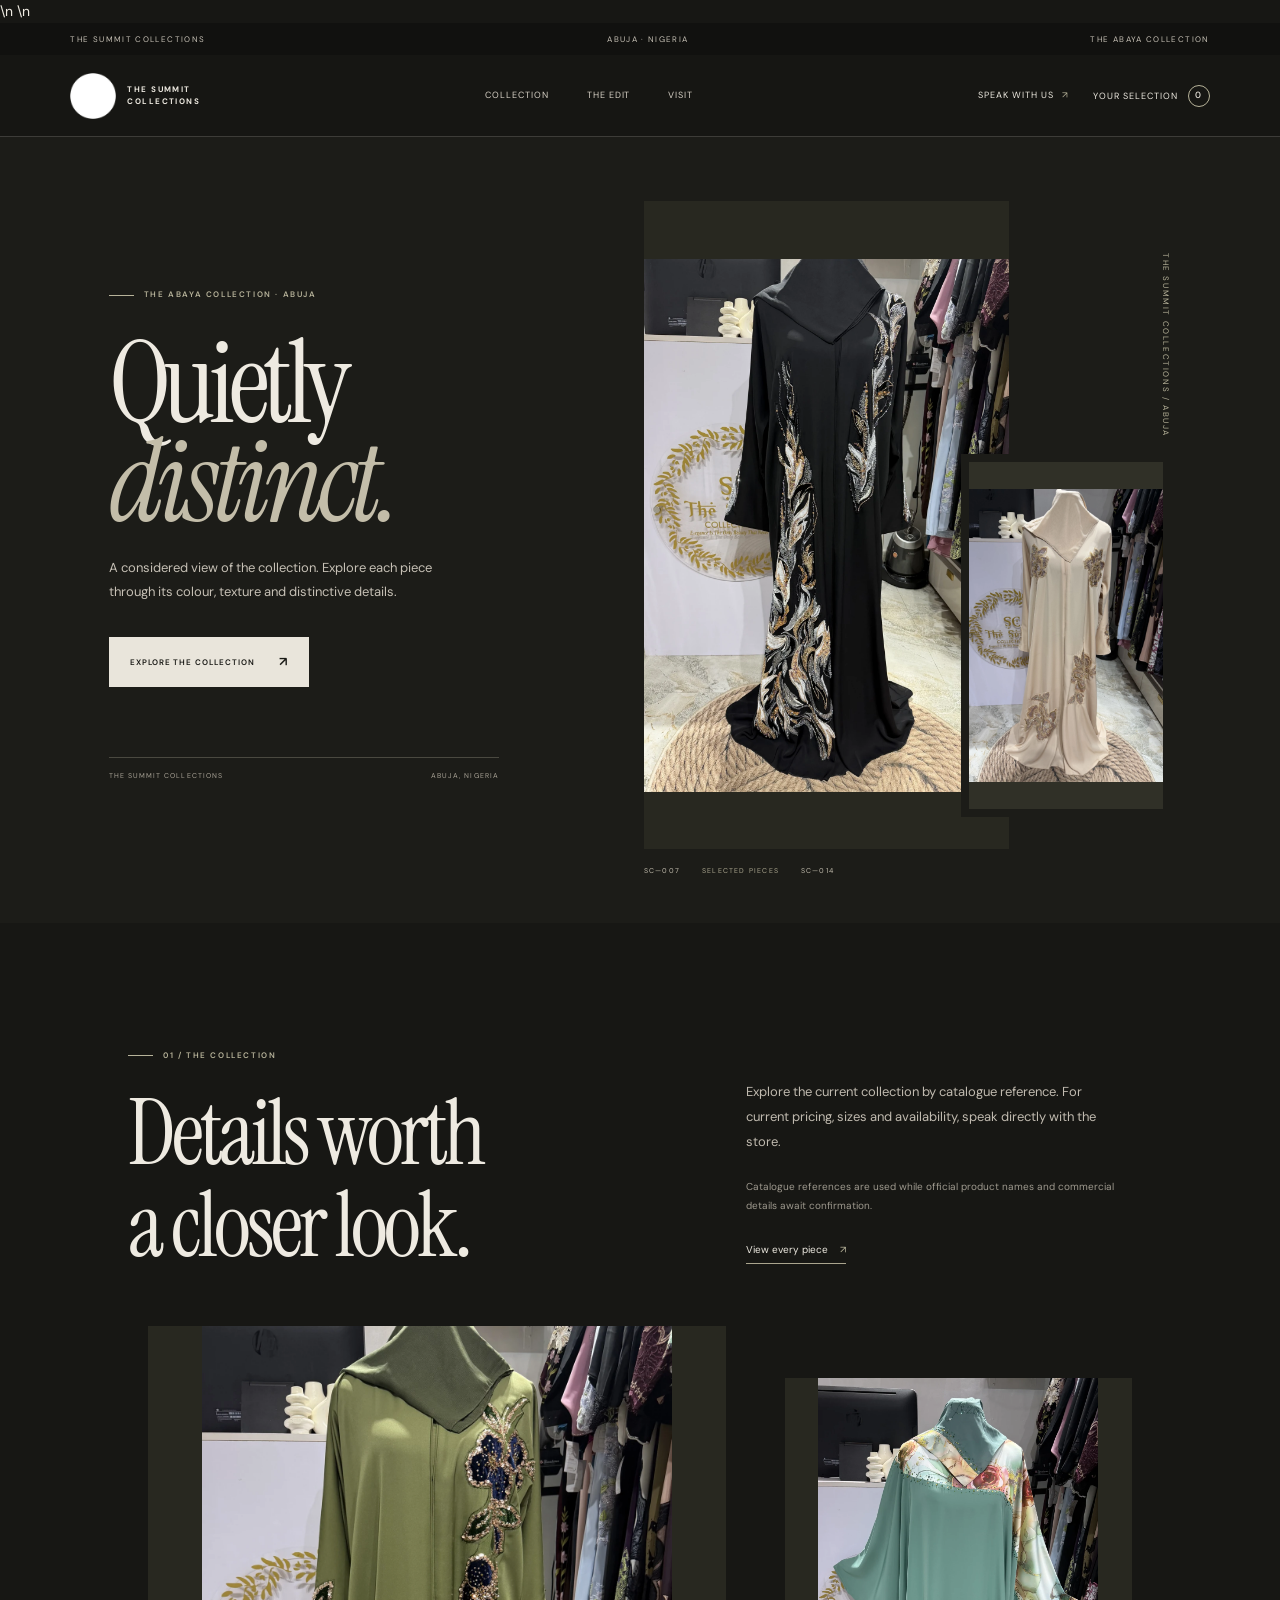
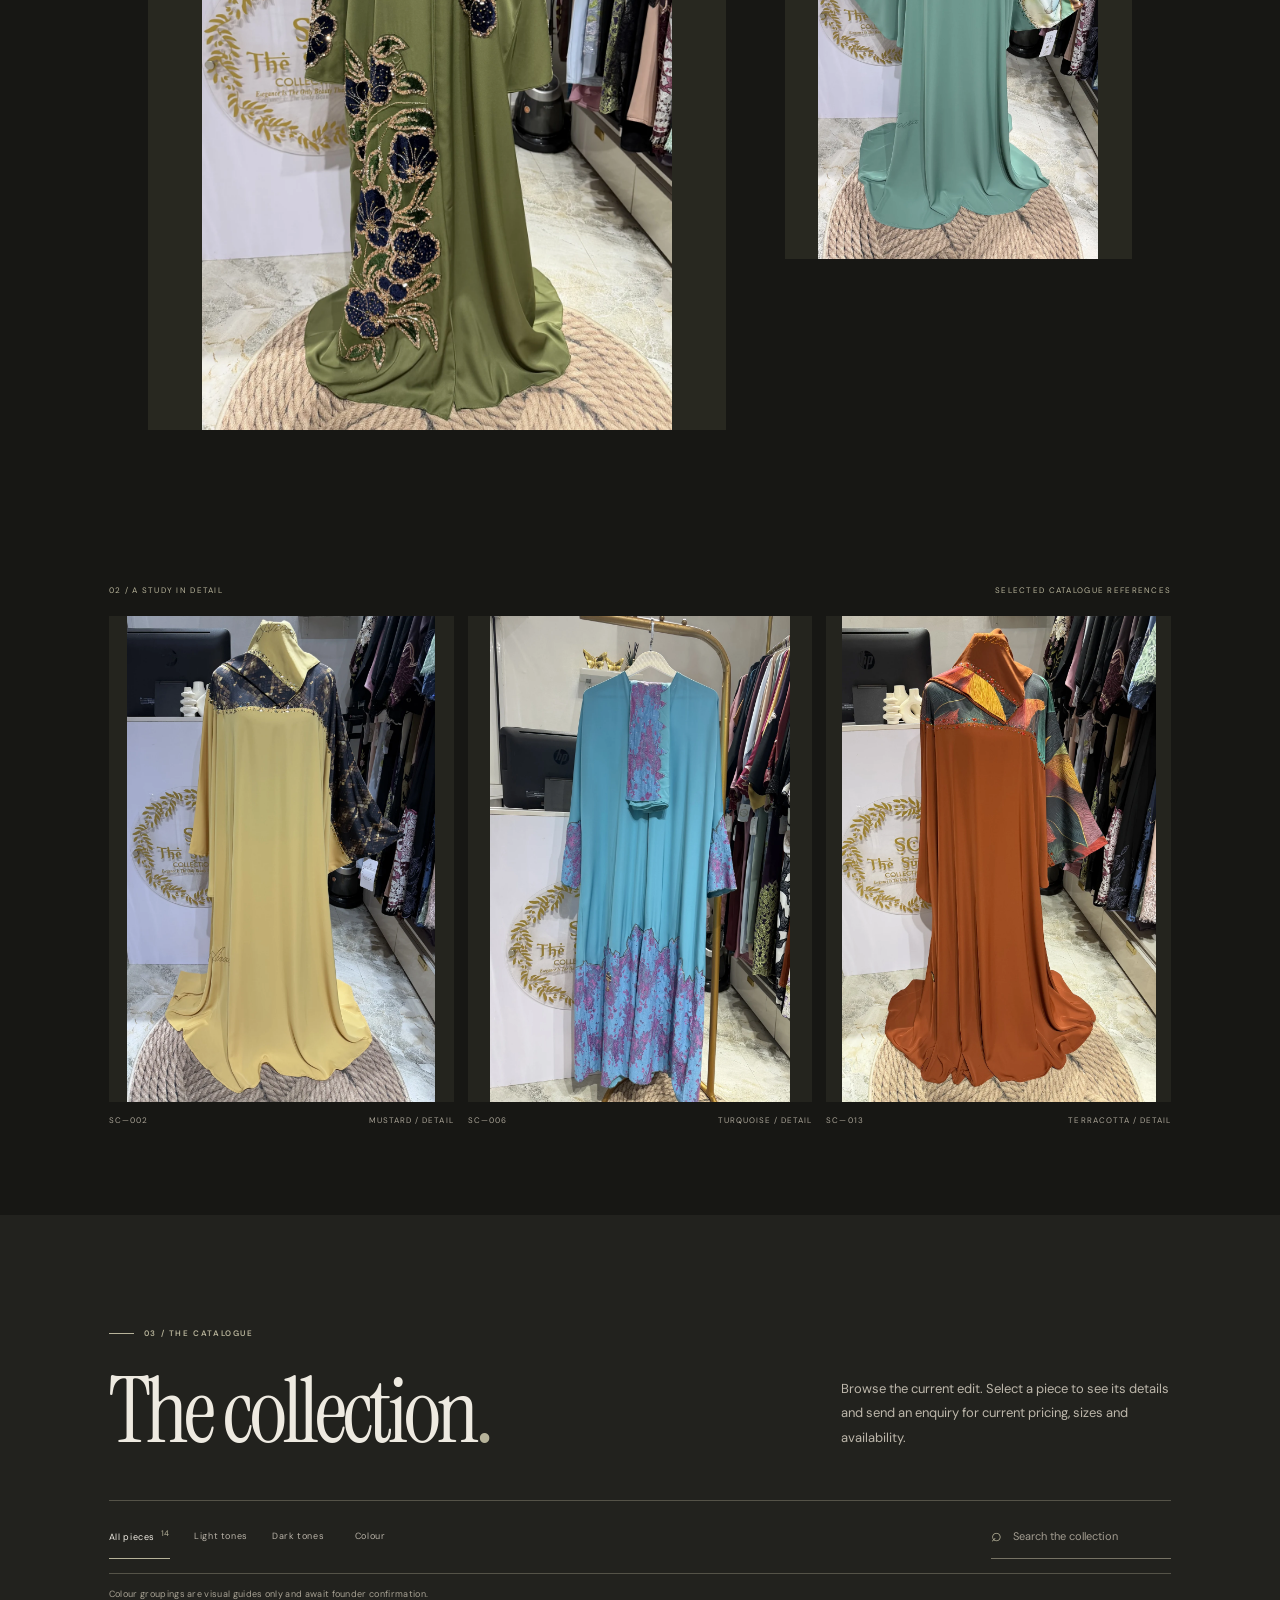
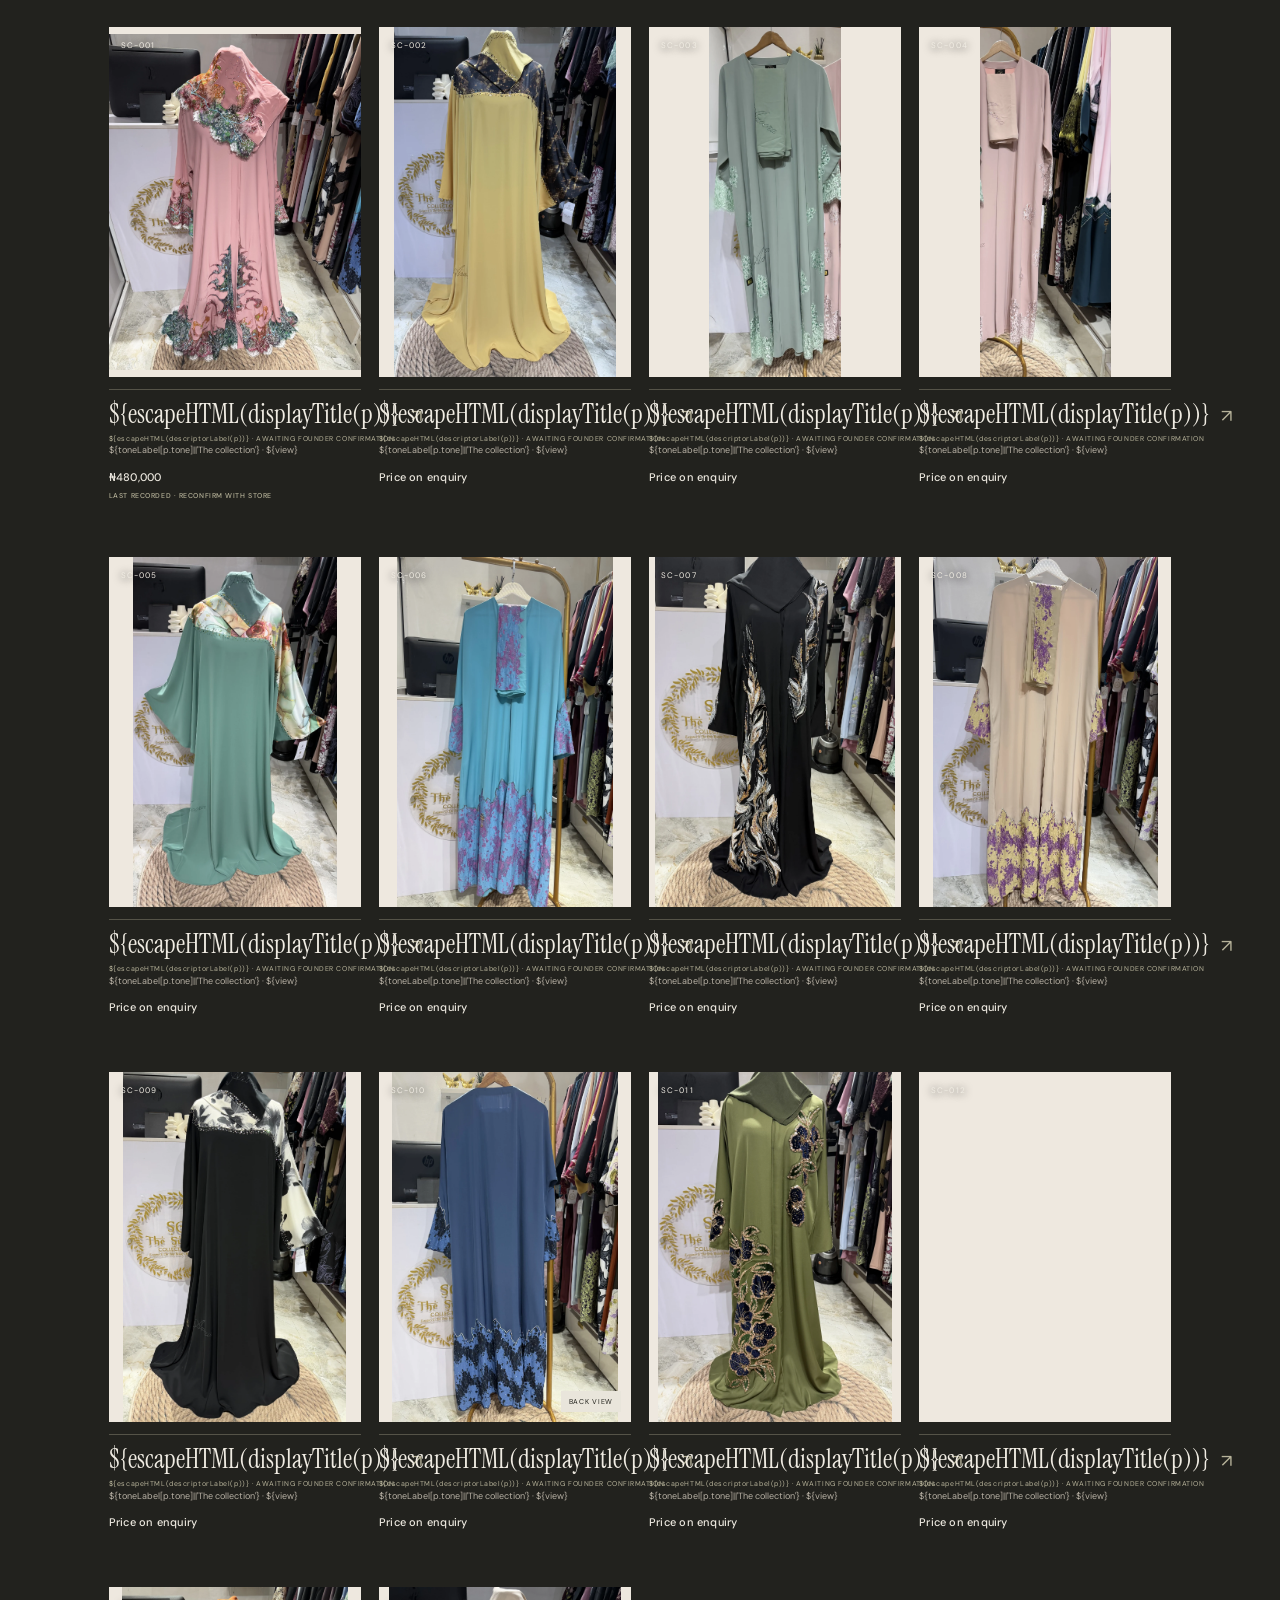
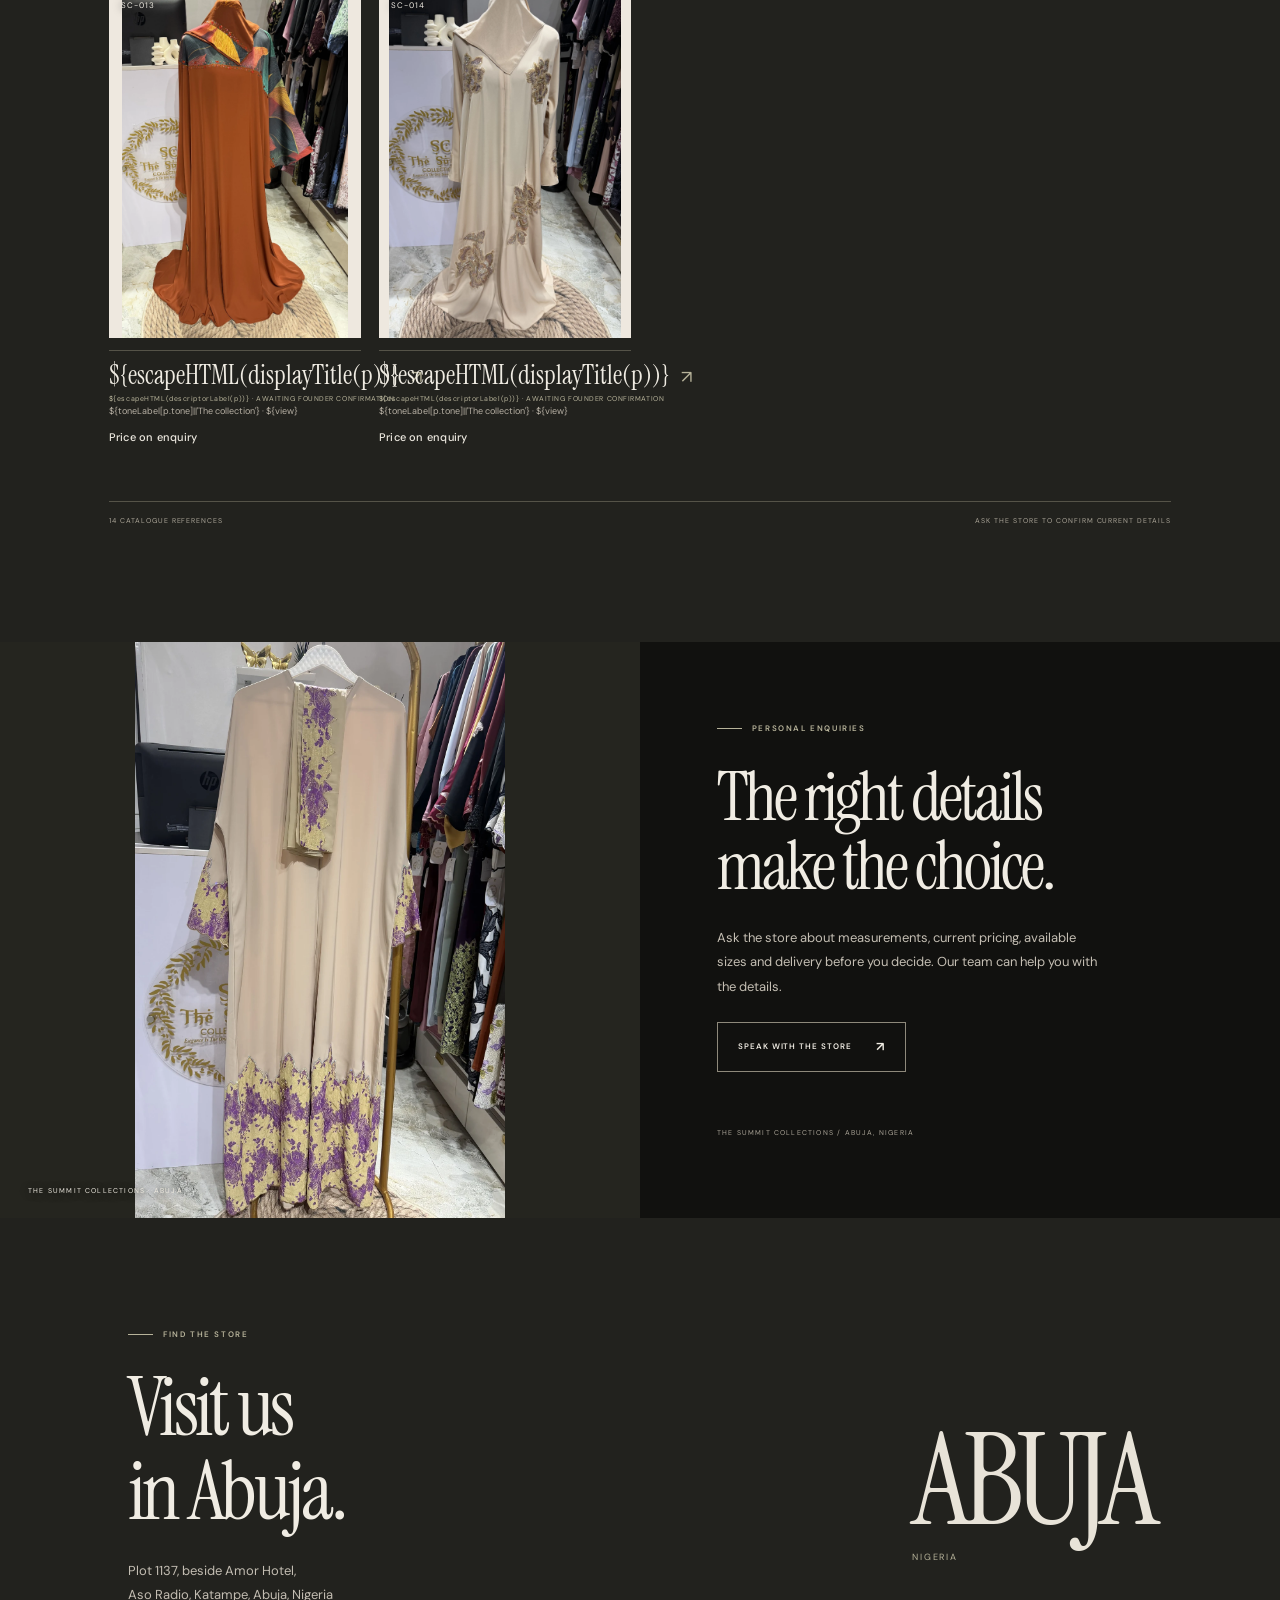
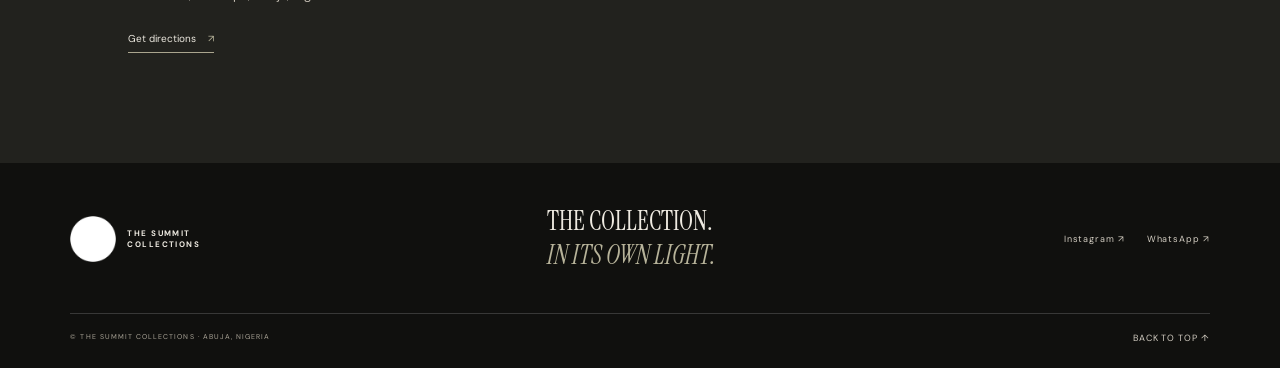
==== commit 72ca99ff: "seo: mark review preview non-indexable and add brand favicon" ====
--- a/index.html
+++ b/index.html
@@ -3,7 +3,7 @@
 <head>
 <meta charset="utf-8">
 <meta name="viewport" content="width=device-width, initial-scale=1">
-<meta name="theme-color" content="#171714">
+<meta name="theme-color" content="#171714">\n<meta name="robots" content="noindex,nofollow">
 <meta name="description" content="Explore the abaya collection from The Summit Collections, Abuja. View each piece and enquire directly about current pricing, sizes and availability.">
 <meta property="og:type" content="website">
 <meta property="og:site_name" content="The Summit Collections">
@@ -16,7 +16,7 @@
 <meta name="twitter:title" content="The Summit Collections — Quietly distinct">
 <meta name="twitter:description" content="Explore the abaya collection from The Summit Collections, Abuja.">
 <meta name="twitter:image" content="https://summit-collections-founder-review-ic6bxwjnn.vercel.app/products/sc-007.webp">
-<title>The Summit Collections — Quietly distinct</title>
+<title>The Summit Collections — Quietly distinct</title>\n<link rel="icon" type="image/svg+xml" href="/assets/favicon.svg">
 <link rel="preload" as="image" href="/products/sc-007.webp" fetchpriority="high">
 <link rel="preconnect" href="https://fonts.googleapis.com">
 <link rel="preconnect" href="https://fonts.gstatic.com" crossorigin>
--- a/styles.css
+++ b/styles.css
@@ -48,3 +48,196 @@
 .visit-mark span{font-size:9px}
 .footer-top{justify-content:space-between}
 @media(max-width:760px){.visit-mark{align-self:flex-start}.visit-mark b{font-size:82px}}
+
+
+/* DARK GALLERY — selected flagship design direction */
+:root{
+ --ink:#eeeae1;--paper:#171714;--white:#f5f1e8;--stone:#20201b;--sand:#333229;
+ --muted:#b6b0a4;--line:rgba(238,234,225,.18);--accent:#b7b39a;--wine:#b7b39a;
+ --ease:cubic-bezier(.2,.72,.2,1);
+ color-scheme:dark;
+}
+html{background:var(--paper);scroll-padding-top:86px}
+body{background:var(--paper);color:var(--ink)}
+.announcement{background:#11110f;color:#c7c1b6}
+.announcement a,.announcement span{color:#c7c1b6}
+.site-header{background:rgba(23,23,20,.94);border-color:var(--line);backdrop-filter:blur(16px)}
+.brand span{color:var(--ink)}
+.brand img{filter:grayscale(1) brightness(0) invert(1)}
+.desktop-nav a{color:#d7d1c6}
+.desktop-nav a:after{background:var(--accent)}
+.header-contact{color:var(--ink)}
+.header-contact span{color:var(--accent)}
+.bag-trigger{color:var(--ink)}
+.bag-trigger b{border-color:#b7b39a;color:#eeeae1}
+.menu-trigger{border-color:var(--line)}
+.menu-trigger span{background:var(--ink)}
+.hero{background:#1c1c18;color:var(--ink);min-height:min(760px,calc(100svh - 114px));padding-top:64px;padding-bottom:74px}
+.hero .eyebrow,.story .eyebrow,.collection .eyebrow,.visit .eyebrow{color:#b7b39a}
+.eyebrow-rule{background:#b7b39a}
+.hero-title{font-size:clamp(72px,9vw,138px);line-height:.86;letter-spacing:-.055em}
+.hero-title em{font-style:italic;color:#c3bda9}
+.hero-description{color:#c6c0b5;max-width:355px}
+.button-light{background:#e9e5db;color:#1b1b17;border-color:#e9e5db}
+.button-light:hover{background:#c9c4b2;color:#171714;border-color:#c9c4b2}
+.hero-foot{border-color:#4a4940;color:#aaa497}
+.hero-stage{height:min(650px,72vh);min-height:450px}
+.hero-image{background:#282820}
+.hero-image img{object-fit:contain;object-position:center center}
+.hero-image-main{left:12%;width:61%;height:100%}
+.hero-image-detail{right:0;bottom:5%;width:35%;height:56%;border:8px solid #1c1c18;background:#303027}
+.hero-image-index{left:12%;bottom:-27px;color:#c2bcad}
+.hero-image-index i{color:#aaa58e}
+.hero-vertical{position:absolute;right:-1px;top:8%;writing-mode:vertical-rl;color:#b7b39a;font-size:8px;letter-spacing:.2em}
+.story{background:#171714;color:var(--ink);padding-top:126px;padding-bottom:128px}
+.story-heading h2,.collection-head h2,.service-copy h2,.visit-copy h2{color:var(--ink)}
+.story-heading h2{font-size:clamp(60px,7vw,96px)}
+.story-copy p,.collection-intro,.service-copy>p:not(.eyebrow),.visit-copy>p:not(.eyebrow){color:#c0baaf}
+.story-note{font-size:10px!important;color:#9e998e!important}
+.quiet-link{color:#eeeae1;border-color:#aaa58e}
+.quiet-link span{color:#b7b39a}
+.story-images{gap:6%;padding-inline:2%}
+.story-image img{background:#282820;object-fit:contain;object-position:center}
+.story-image-large img{aspect-ratio:.82/1}
+.story-image-small{margin-top:15%}
+.story-image-small img{aspect-ratio:.72/1}
+.lookbook{padding:26px 0 88px;background:#171714;color:var(--ink);overflow:hidden}
+.lookbook-head{display:flex;justify-content:space-between;gap:20px;padding:0 8.5% 18px;color:#b7b39a;font-size:8px;letter-spacing:.16em}
+.lookbook-track{display:grid;grid-auto-flow:column;grid-auto-columns:minmax(0,1fr);grid-auto-columns:1fr;grid-template-columns:repeat(3,minmax(0,1fr));gap:14px;padding:0 8.5%}
+.lookbook-track figure{margin:0;min-width:0;overflow:hidden}
+.lookbook-track img{width:100%;height:clamp(260px,38vw,520px);object-fit:contain;background:#24241e;transition:transform .8s var(--ease)}
+.lookbook-track figure:hover img{transform:scale(1.025)}
+.lookbook-track figcaption{display:flex;justify-content:space-between;gap:12px;padding-top:12px;color:#aaa497;font-size:8px;letter-spacing:.13em}
+.collection{background:#22221e;color:var(--ink);padding-top:112px;padding-bottom:116px}
+.collection-head h2{font-size:clamp(62px,7vw,98px)}
+.heading-period{color:#b7b39a}
+.collection-intro{color:#bdb7ab}
+.collection-tools{border-color:#555348}
+.filters button{color:#b9b3a8}
+.filters button.active{color:#f1ede4;border-color:#b7b39a}
+.filters sup{color:#b7b39a}
+.search{border-color:#777365}
+.search>span{color:#b7b39a}
+.search input{color:#f1ede4;background:transparent}
+.search input::placeholder{color:#a39d91}
+.filter-note{margin:-17px 0 25px;color:#a9a395;font-size:9px;letter-spacing:.035em}
+.product-grid{grid-template-columns:repeat(4,minmax(0,1fr));gap:56px 18px}
+.product-card{background:transparent}
+.product-visual{aspect-ratio:.72/1;background:#2c2c25}
+.product-visual img{object-fit:contain;object-position:center center;padding:0;background:#2c2c25}
+.product-visual:hover img{transform:scale(1.018)}
+.product-number{top:12px;left:12px;color:#f1ede4;text-shadow:0 1px 8px #000}
+.view-flag{background:#e9e5db;color:#20201b}
+.product-meta{border-top:1px solid #555348;margin-top:12px;padding-top:12px}
+.product-meta h3{color:#f0ece3;font-size:clamp(21px,2vw,29px)}
+.product-meta p{color:#b7b0a4}
+.product-price{color:#eeeae1}
+.product-price-note,.name-status{color:#b7b39a}
+.product-arrow{color:#b7b39a}
+.empty-state p{color:#c0baaf}
+.empty-state p:first-child{color:#f1ede4}
+.empty-browse{border-color:#b7b39a;color:#ded9ca}
+.collection-end{border-color:#555348;color:#aaa497}
+.service{background:#11110f;color:#eeeae1}
+.service-image{background:#25251f}
+.service-image img{object-fit:contain;background:#25251f}
+.service-image>span{color:#eeeae1}
+.service-copy{background:#11110f}
+.service-copy .eyebrow{color:#b7b39a}
+.service-copy .eyebrow-rule{background:#b7b39a}
+.service-copy h2{color:#f0ece3}
+.service-copy h2 em{color:#c1bba8}
+.service-copy>p:not(.eyebrow){color:#c4beb3}
+.button-outline{border-color:#8e897b;color:#f0ece3}
+.button-outline:hover{background:#e9e5db;color:#171714}
+.service-index{color:#aaa497}
+.visit{background:#22221e;color:#eeeae1}
+.visit-copy h2{color:#f0ece3}
+.visit-copy>p:not(.eyebrow){color:#c3bdb2}
+.visit-mark{color:#b7b39a}
+.visit-mark b{color:#e8e3d8}
+.site-footer{background:#10100e;color:#eeeae1}
+.footer-brand img{filter:grayscale(1) brightness(0) invert(1)}
+.footer-brand span{color:#eeeae1}
+.footer-top p{color:#eeeae1}
+.footer-top p em{color:#b7b39a}
+.footer-links a,.footer-bottom a{color:#d3cdc2}
+.footer-bottom{border-color:#ffffff26;color:#aaa497}
+.scrim{background:#000b}
+.selection-drawer{background:#20201c;color:#eeeae1;border-left:1px solid #4b4a40}
+.drawer-head{border-color:#555348}
+.drawer-head h2{color:#eeeae1}
+.drawer-head button{color:#eeeae1;border-color:#777365}
+.bag-line{border-color:#4d4c42}
+.bag-line img{background:#303027}
+.bag-line h4{color:#f0ece3}
+.bag-line small{color:#bdb7ac}
+.bag-line .name-status{color:#c5b99d}
+.bag-line [data-remove]{color:#c4bdaF}
+.quantity-control button{color:#eeeae1;border-color:#777365}
+.drawer-bottom{border-color:#555348}
+.drawer-bottom>p,.drawer-bottom label{color:#c1bbaf}
+.drawer-bottom input,.dialog-copy label input{background:#292923;color:#f1ede4;border-color:#666457}
+.drawer-bottom input::placeholder,.dialog-copy label input::placeholder{color:#aaa497}
+.drawer-bottom .button:disabled{opacity:.5}
+.product-dialog{background:#20201c;color:#eeeae1;border:1px solid #4b4a40}
+.product-dialog::backdrop{background:#000c}
+.product-dialog .dialog-image{background:#292923}
+.dialog-close{background:#292923;color:#eeeae1;border-color:#777365}
+.dialog-copy h2{color:#f0ece3}
+.dialog-copy>p:not(.eyebrow){color:#c1bbaf}
+.dialog-copy .detail-price{color:#f0ece3}
+.dialog-copy .price-note{color:#bdb7ab}
+.dialog-copy .size-note{border-color:#555348;color:#d5cfc3}
+.dialog-copy label{color:#c1bbaf}
+:where(a,button,input,[tabindex]):focus-visible{outline:2px solid #d1c9ad;outline-offset:4px}
+.mobile-nav{background:#20201c;border-color:#555348}
+.mobile-nav a{color:#eeeae1;border-color:#4b4a40}
+.mobile-nav a:last-child{color:#c7c0ad}
+.mobile-nav a span{color:#b7b39a}
+@media(max-width:1050px){.product-grid{grid-template-columns:repeat(3,minmax(0,1fr));gap:46px 16px}.hero-stage{height:min(590px,65vh)}}
+@media(max-width:760px){
+ .site-header{background:rgba(23,23,20,.97)}
+ .hero{padding:44px 6% 64px;gap:34px}
+ .hero-title{font-size:clamp(76px,17vw,112px)}
+ .hero-stage{height:clamp(390px,112vw,550px);min-height:0;margin:0 0 16px}
+ .hero-image-main{left:5%;width:68%}
+ .hero-image-detail{width:38%;height:53%;right:0;border-width:6px}
+ .hero-image-index{left:5%;bottom:-22px}
+ .hero-vertical{right:0;font-size:7px}
+ .story{padding:82px 7% 88px;gap:27px}
+ .story-heading h2{font-size:clamp(58px,13vw,78px)}
+ .story-images{gap:5%;padding:8px 0 0}
+ .story-image-large img{aspect-ratio:.72/1}
+ .story-image-small{margin-top:17%}
+ .story-image-small img{aspect-ratio:.68/1}
+ .lookbook{padding:15px 0 65px}
+ .lookbook-head{padding:0 6% 14px;font-size:7px}
+ .lookbook-head span:last-child{max-width:44%;text-align:right}
+ .lookbook-track{display:grid;grid-auto-flow:column;grid-auto-columns:78vw;grid-template-columns:none;gap:12px;padding:0 6% 12px;overflow-x:auto;overscroll-behavior-x:contain;scroll-snap-type:x mandatory;scrollbar-width:thin;scrollbar-color:#777365 transparent}
+ .lookbook-track figure{scroll-snap-align:start}
+ .lookbook-track img{height:clamp(330px,105vw,480px)}
+ .lookbook-track figcaption{font-size:7px}
+ .collection{padding:80px 6% 76px}
+ .collection-head h2{font-size:clamp(58px,13vw,78px)}
+ .filter-note{margin:-8px 0 20px;font-size:8px;line-height:1.6}
+ .product-grid{grid-template-columns:repeat(2,minmax(0,1fr));gap:36px 12px}
+ .product-visual{aspect-ratio:.7/1}
+ .product-meta{gap:5px;padding-top:10px}
+ .product-meta h3{font-size:clamp(20px,5.2vw,25px)}
+ .product-meta p{font-size:8px}
+ .product-price{font-size:10px}
+ .product-price-note,.name-status{font-size:6px;letter-spacing:.04em}
+ .collection-end{font-size:6px}
+ .service{grid-template-columns:1fr}
+ .service-image{height:clamp(340px,95vw,510px);min-height:0}
+ .service-copy{padding:62px 8% 66px}
+ .visit{padding:76px 8%;gap:36px}
+ .visit-mark{align-self:flex-start}
+ .visit-mark b{font-size:clamp(68px,17vw,100px)}
+ .footer-top p{font-size:21px}
+ .selection-drawer{background:#20201c}
+ .product-dialog{background:#20201c}
+}
+@media(max-width:380px){.hero-title{font-size:72px}.product-meta h3{font-size:18px}}
+@media(prefers-reduced-motion:reduce){.lookbook-track{scroll-behavior:auto;scroll-snap-type:none}}
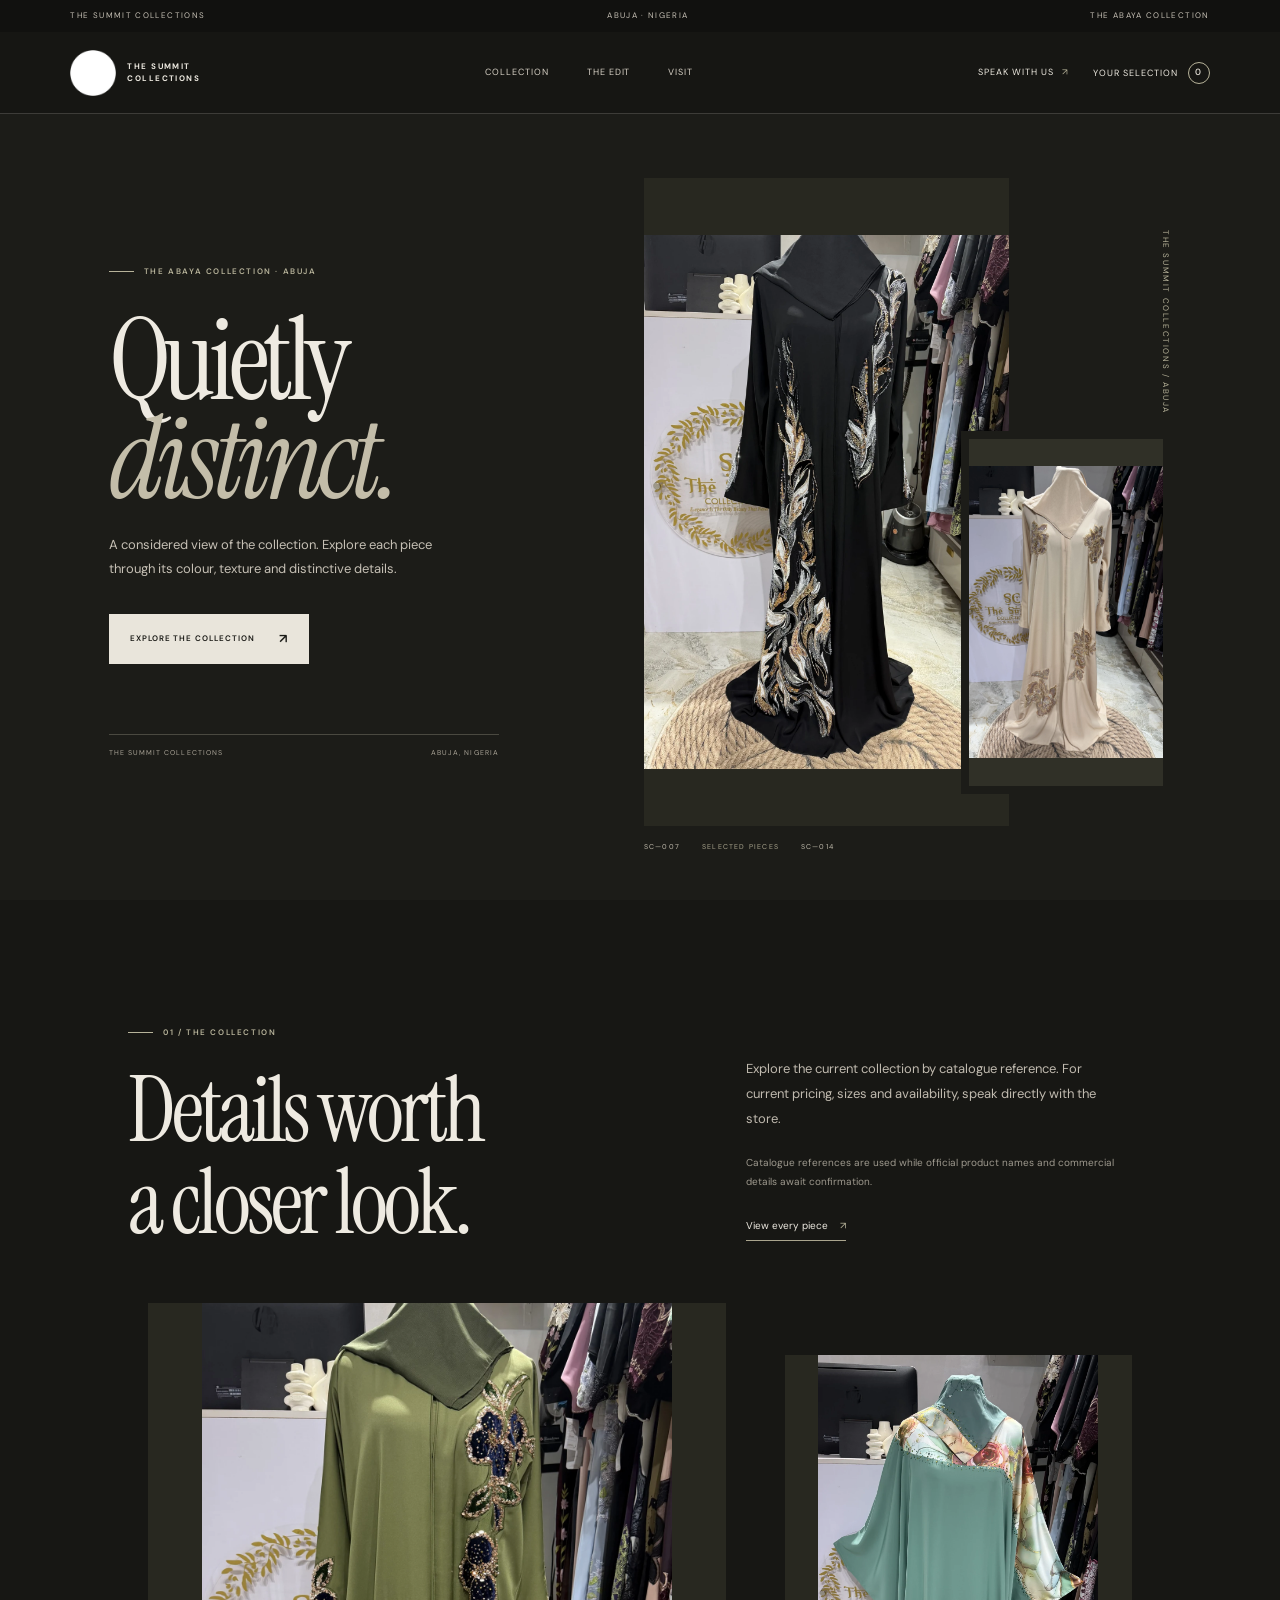
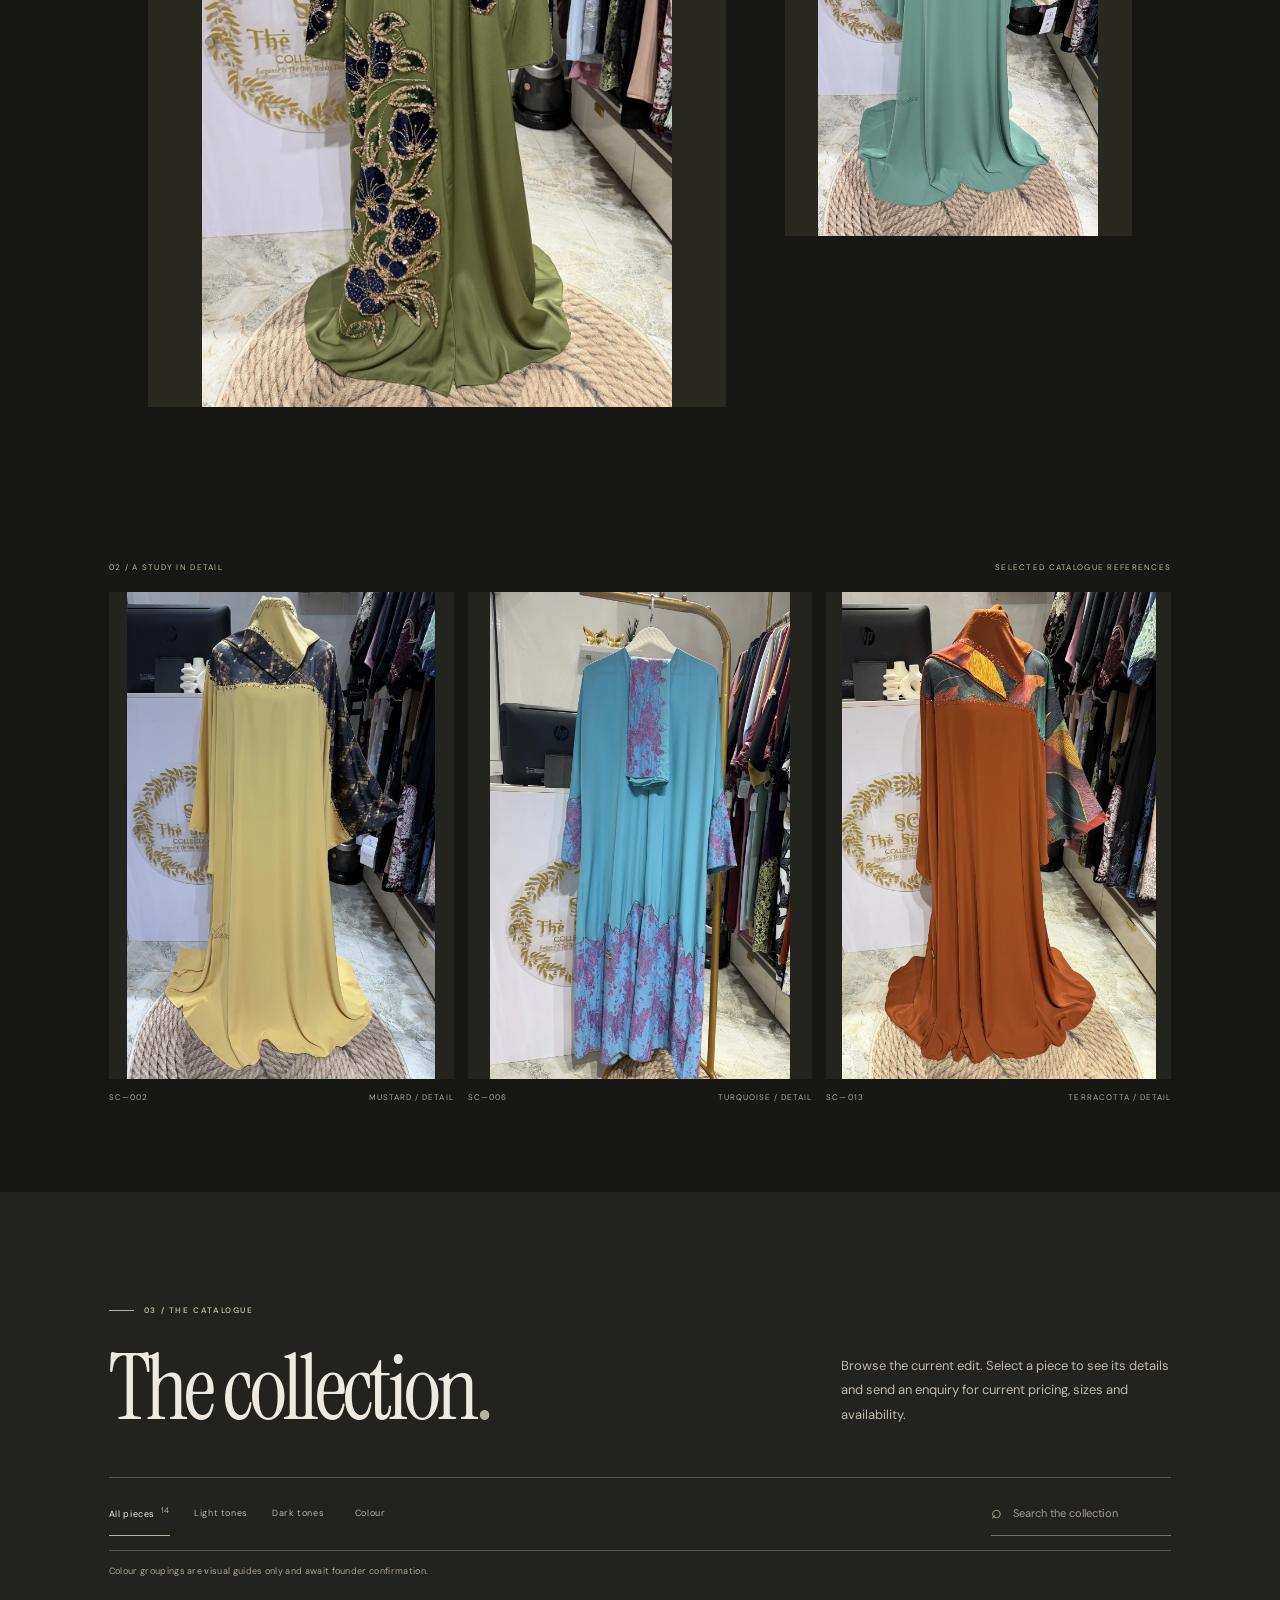
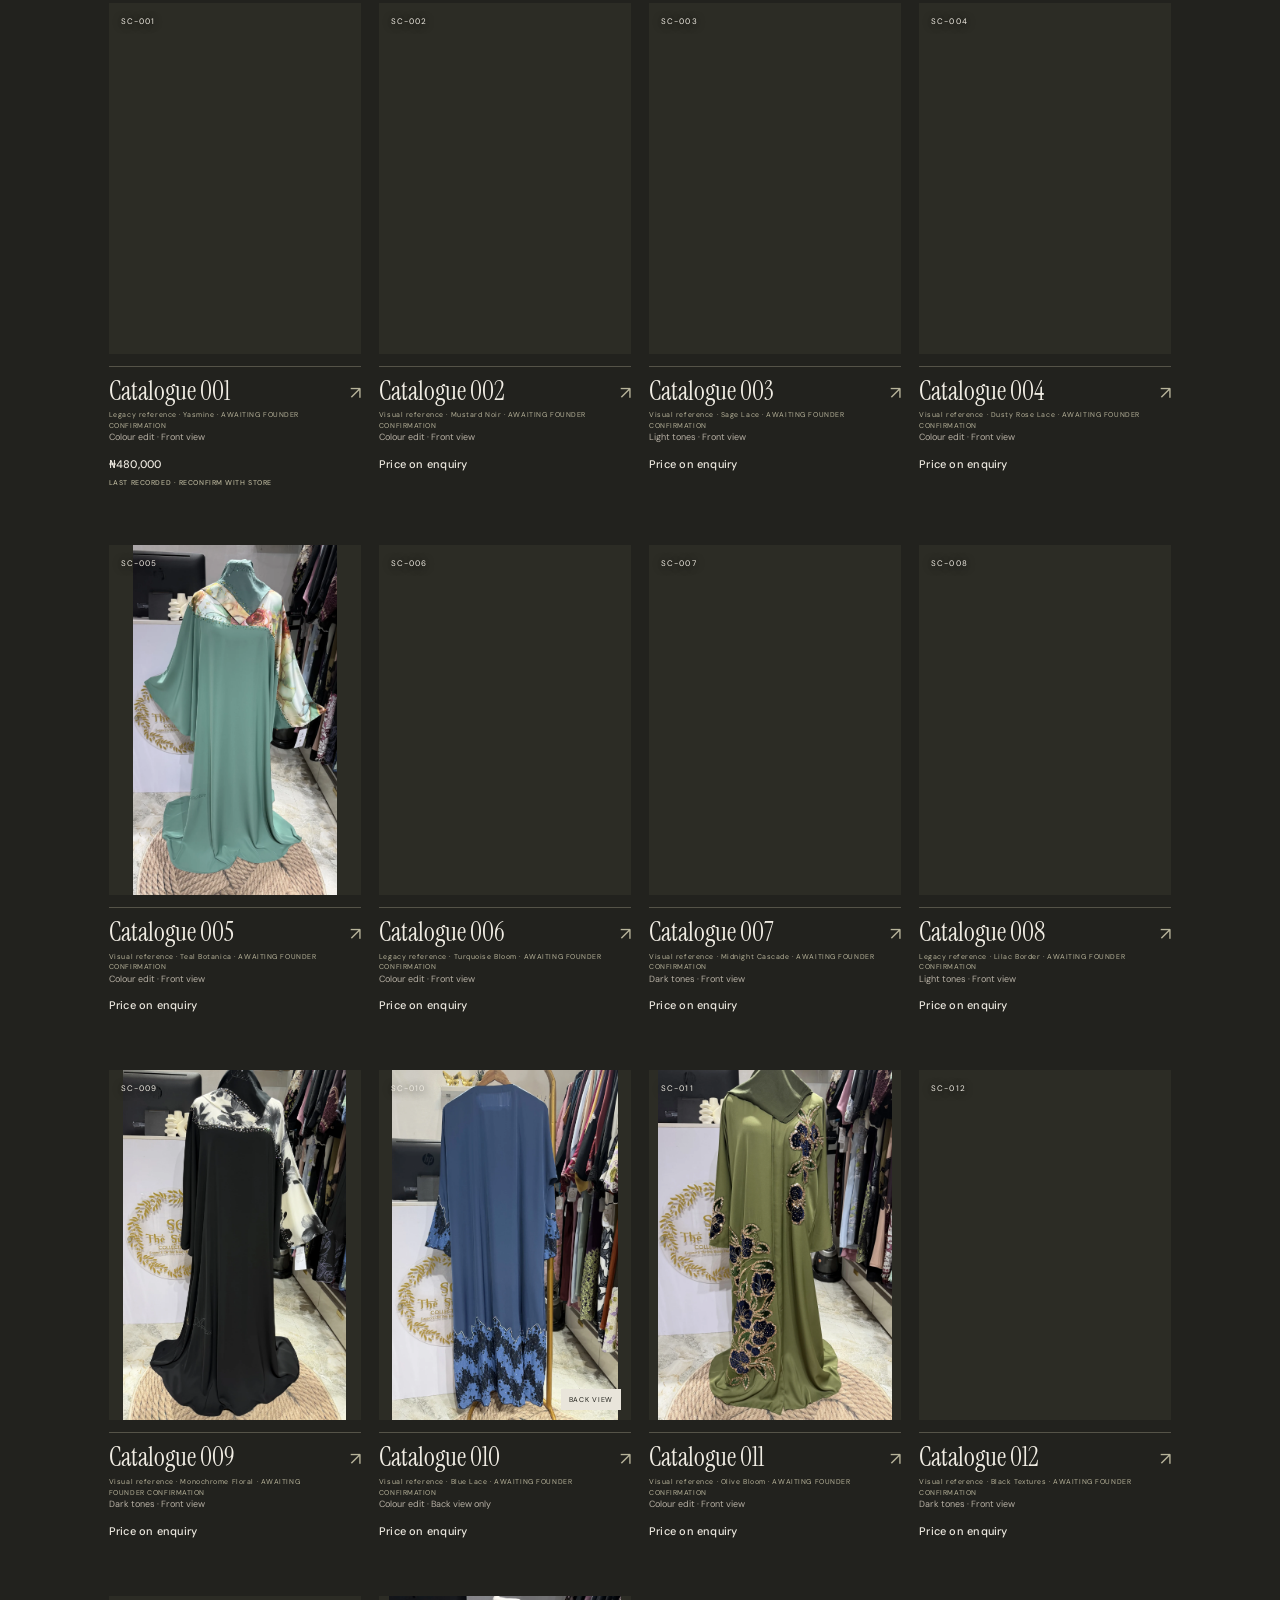
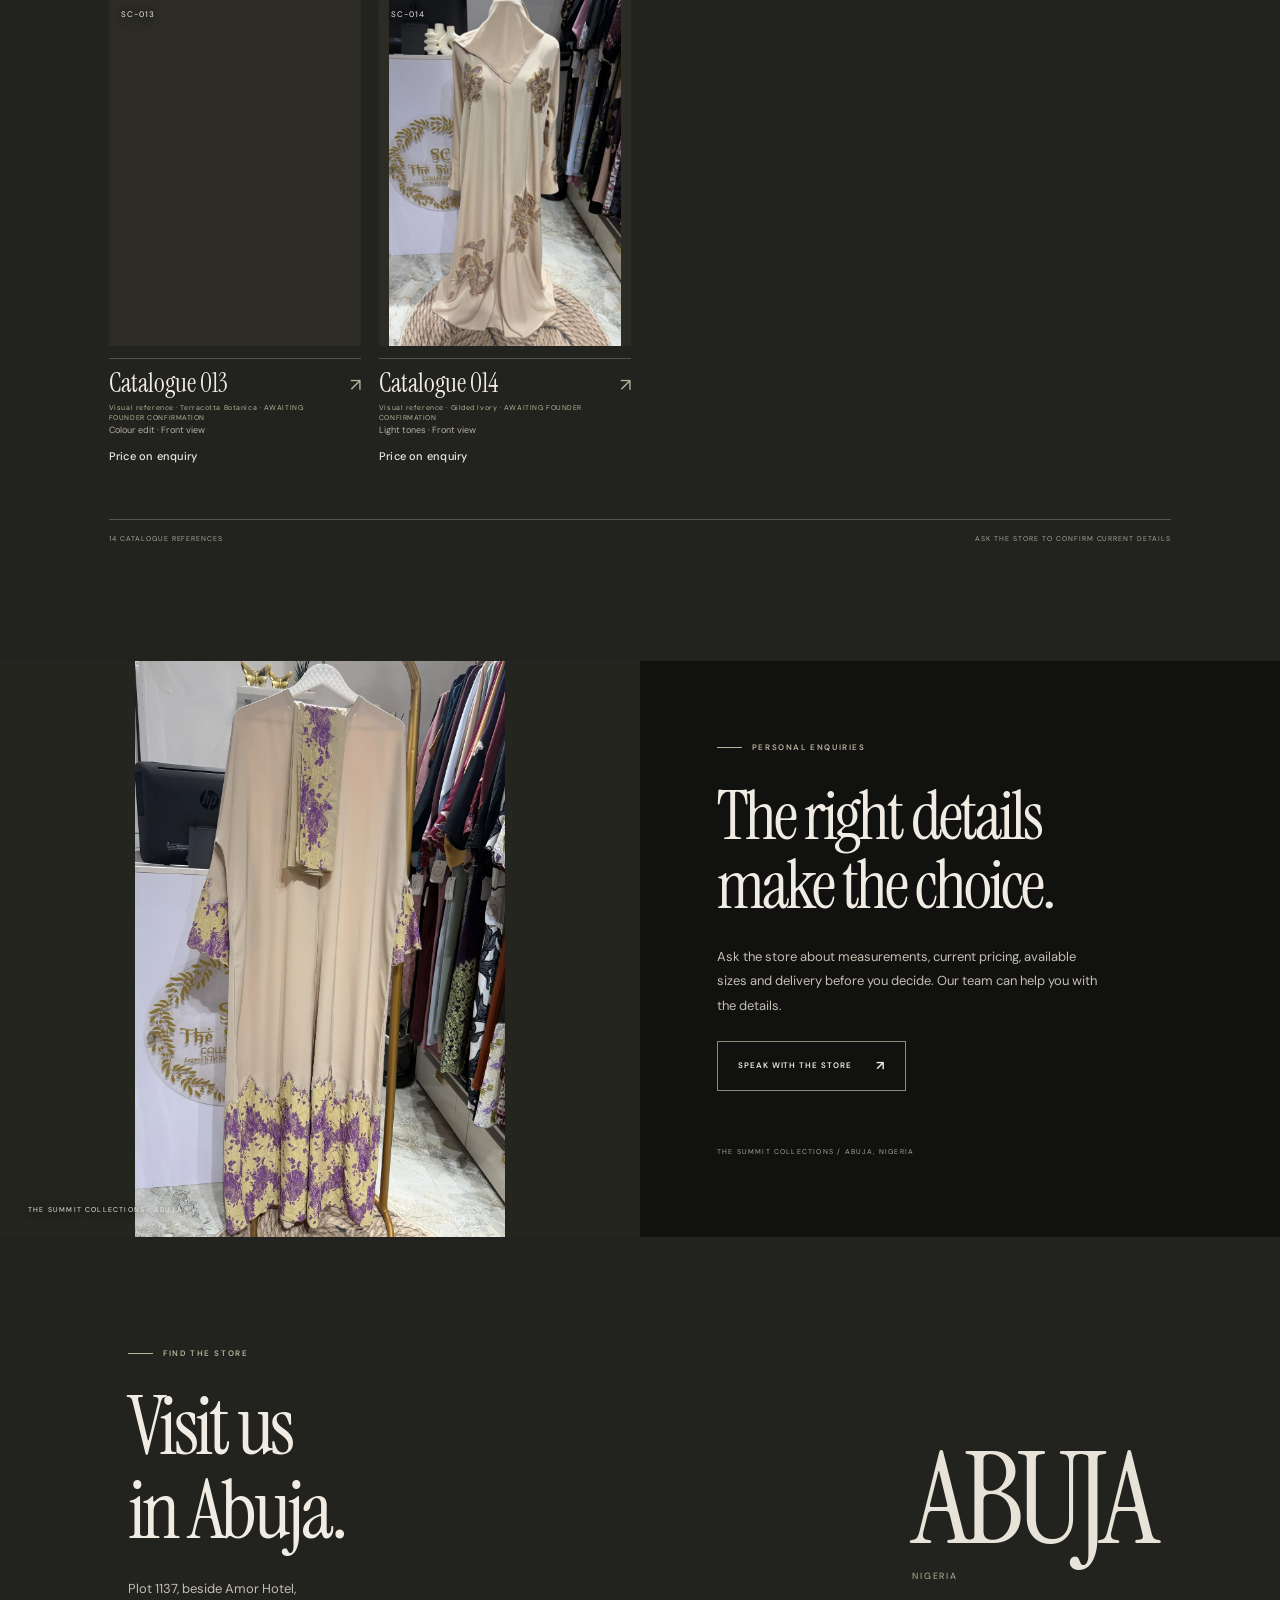
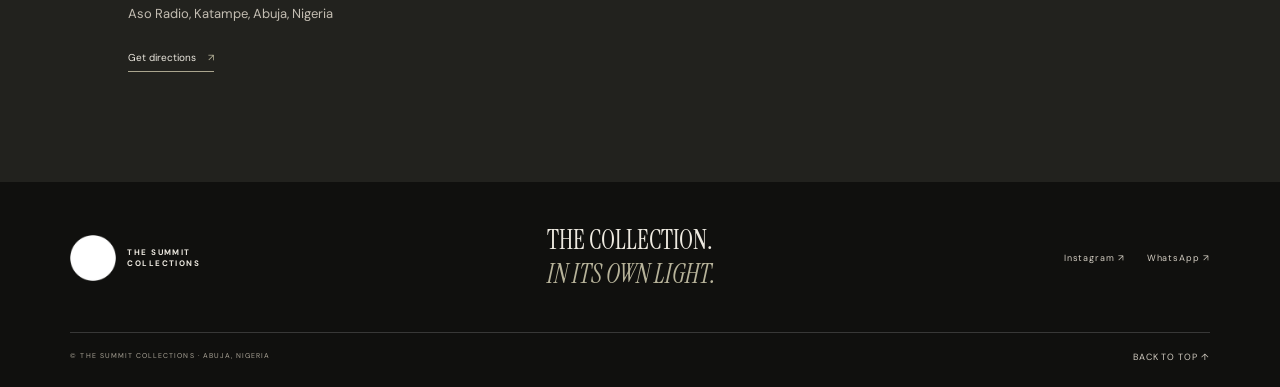
==== commit 19e4321d: "fix: remove escaped newline text from document head" ====
--- a/index.html
+++ b/index.html
@@ -3,7 +3,8 @@
 <head>
 <meta charset="utf-8">
 <meta name="viewport" content="width=device-width, initial-scale=1">
-<meta name="theme-color" content="#171714">\n<meta name="robots" content="noindex,nofollow">
+<meta name="theme-color" content="#171714">
+<meta name="robots" content="noindex,nofollow">
 <meta name="description" content="Explore the abaya collection from The Summit Collections, Abuja. View each piece and enquire directly about current pricing, sizes and availability.">
 <meta property="og:type" content="website">
 <meta property="og:site_name" content="The Summit Collections">
@@ -16,7 +17,8 @@
 <meta name="twitter:title" content="The Summit Collections — Quietly distinct">
 <meta name="twitter:description" content="Explore the abaya collection from The Summit Collections, Abuja.">
 <meta name="twitter:image" content="https://summit-collections-founder-review-ic6bxwjnn.vercel.app/products/sc-007.webp">
-<title>The Summit Collections — Quietly distinct</title>\n<link rel="icon" type="image/svg+xml" href="/assets/favicon.svg">
+<title>The Summit Collections — Quietly distinct</title>
+<link rel="icon" type="image/svg+xml" href="/assets/favicon.svg">
 <link rel="preload" as="image" href="/products/sc-007.webp" fetchpriority="high">
 <link rel="preconnect" href="https://fonts.googleapis.com">
 <link rel="preconnect" href="https://fonts.gstatic.com" crossorigin>
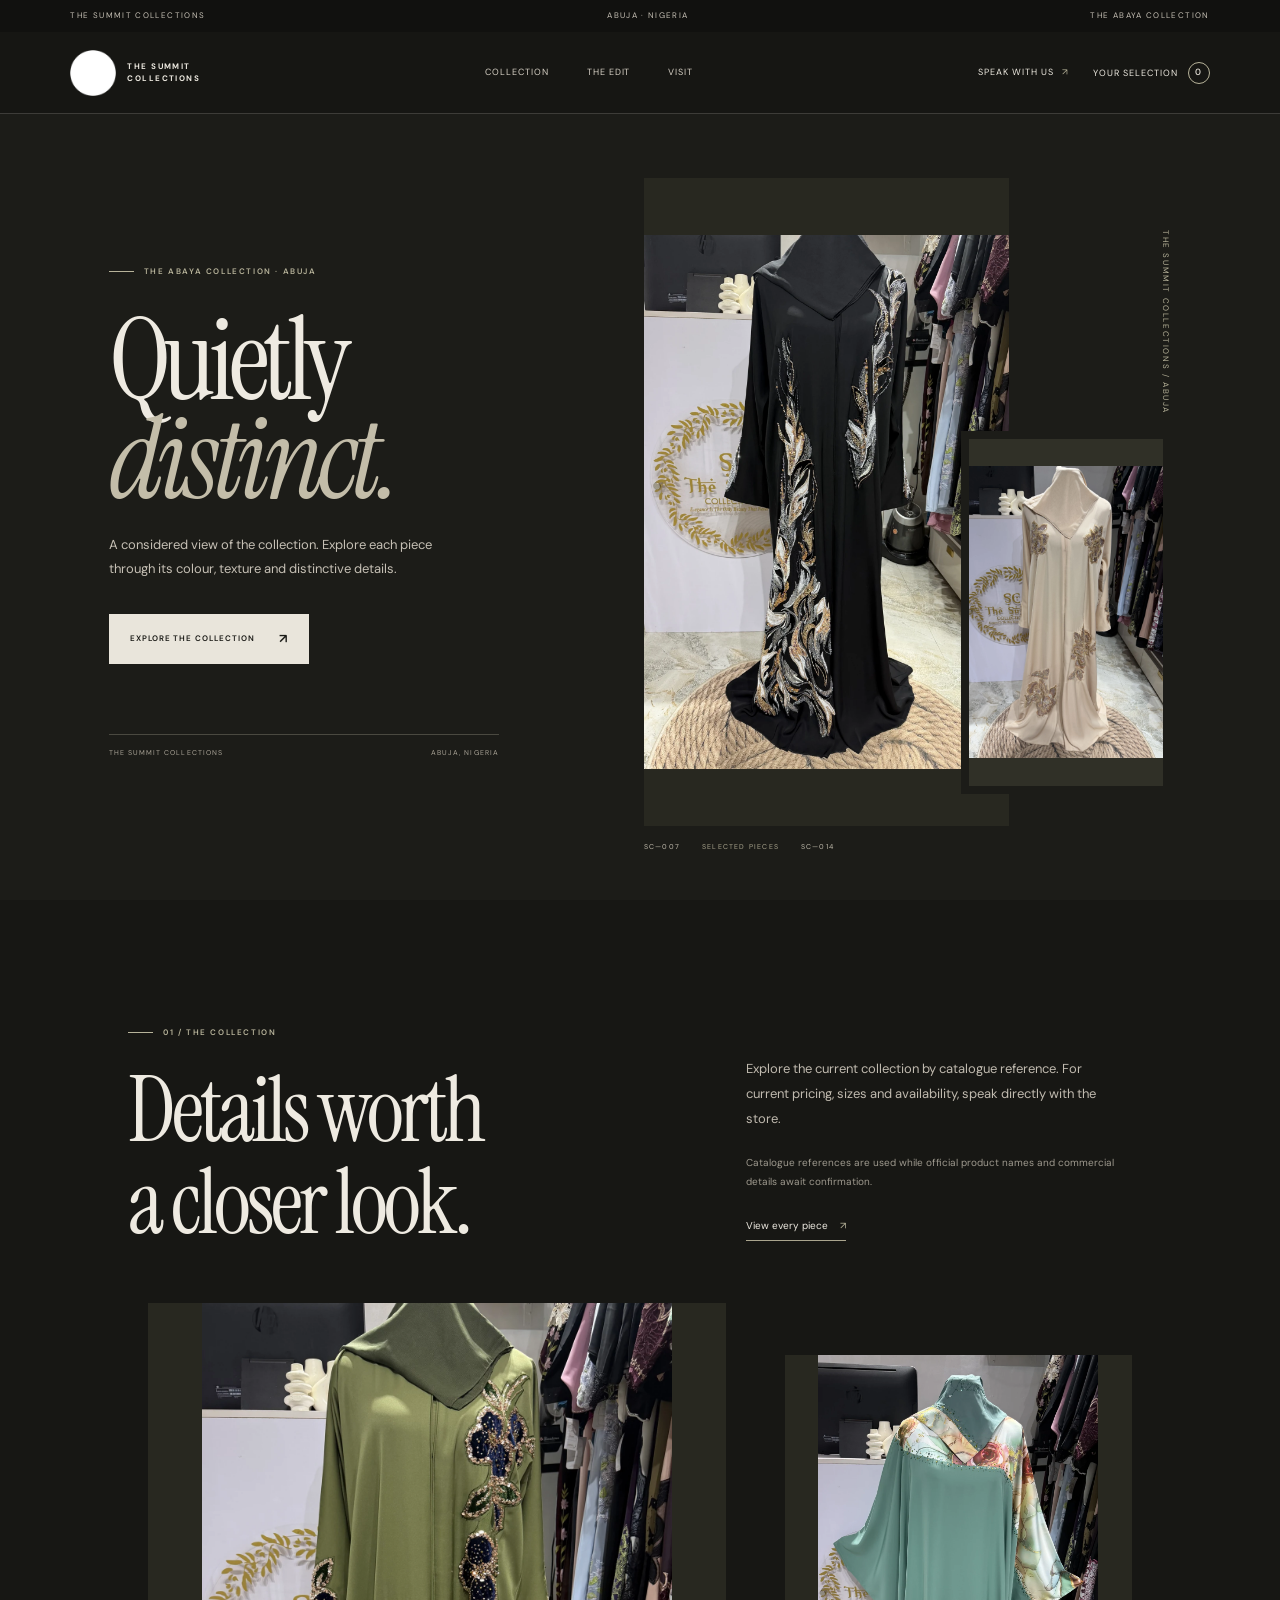
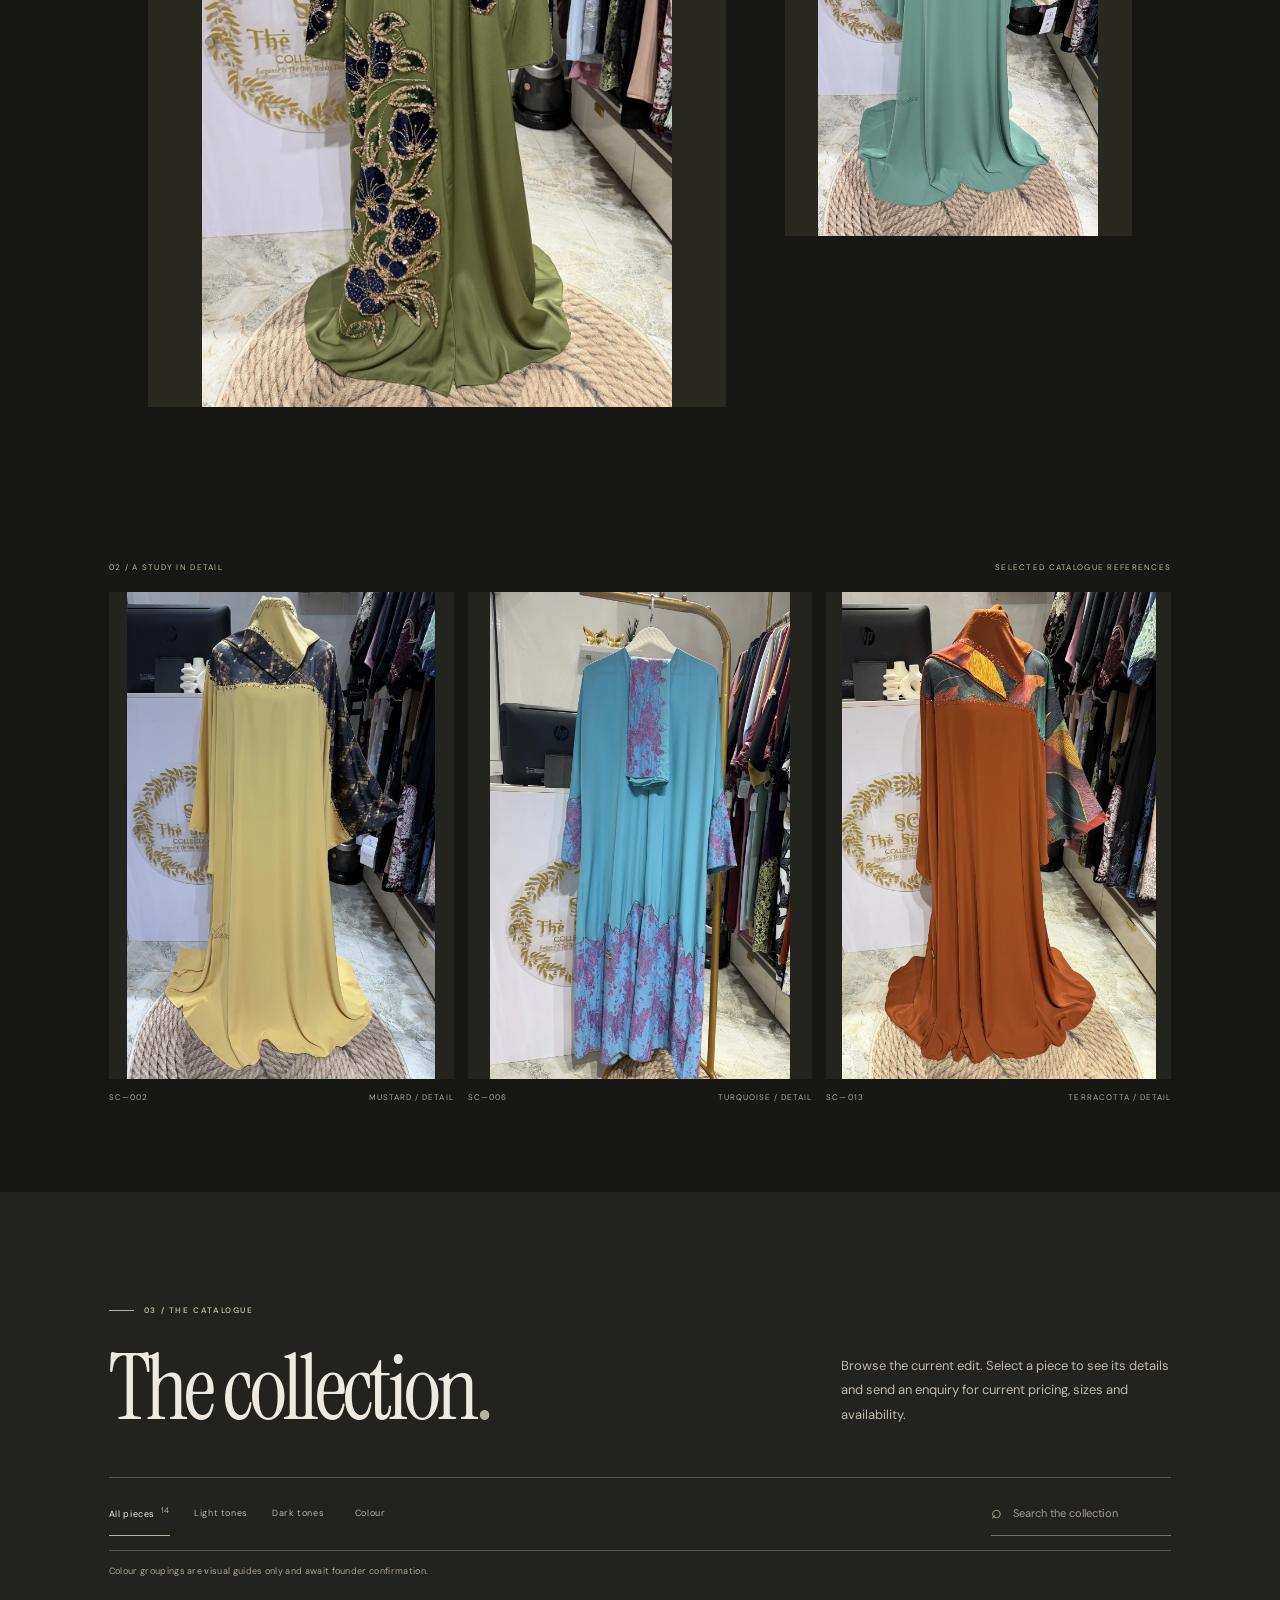
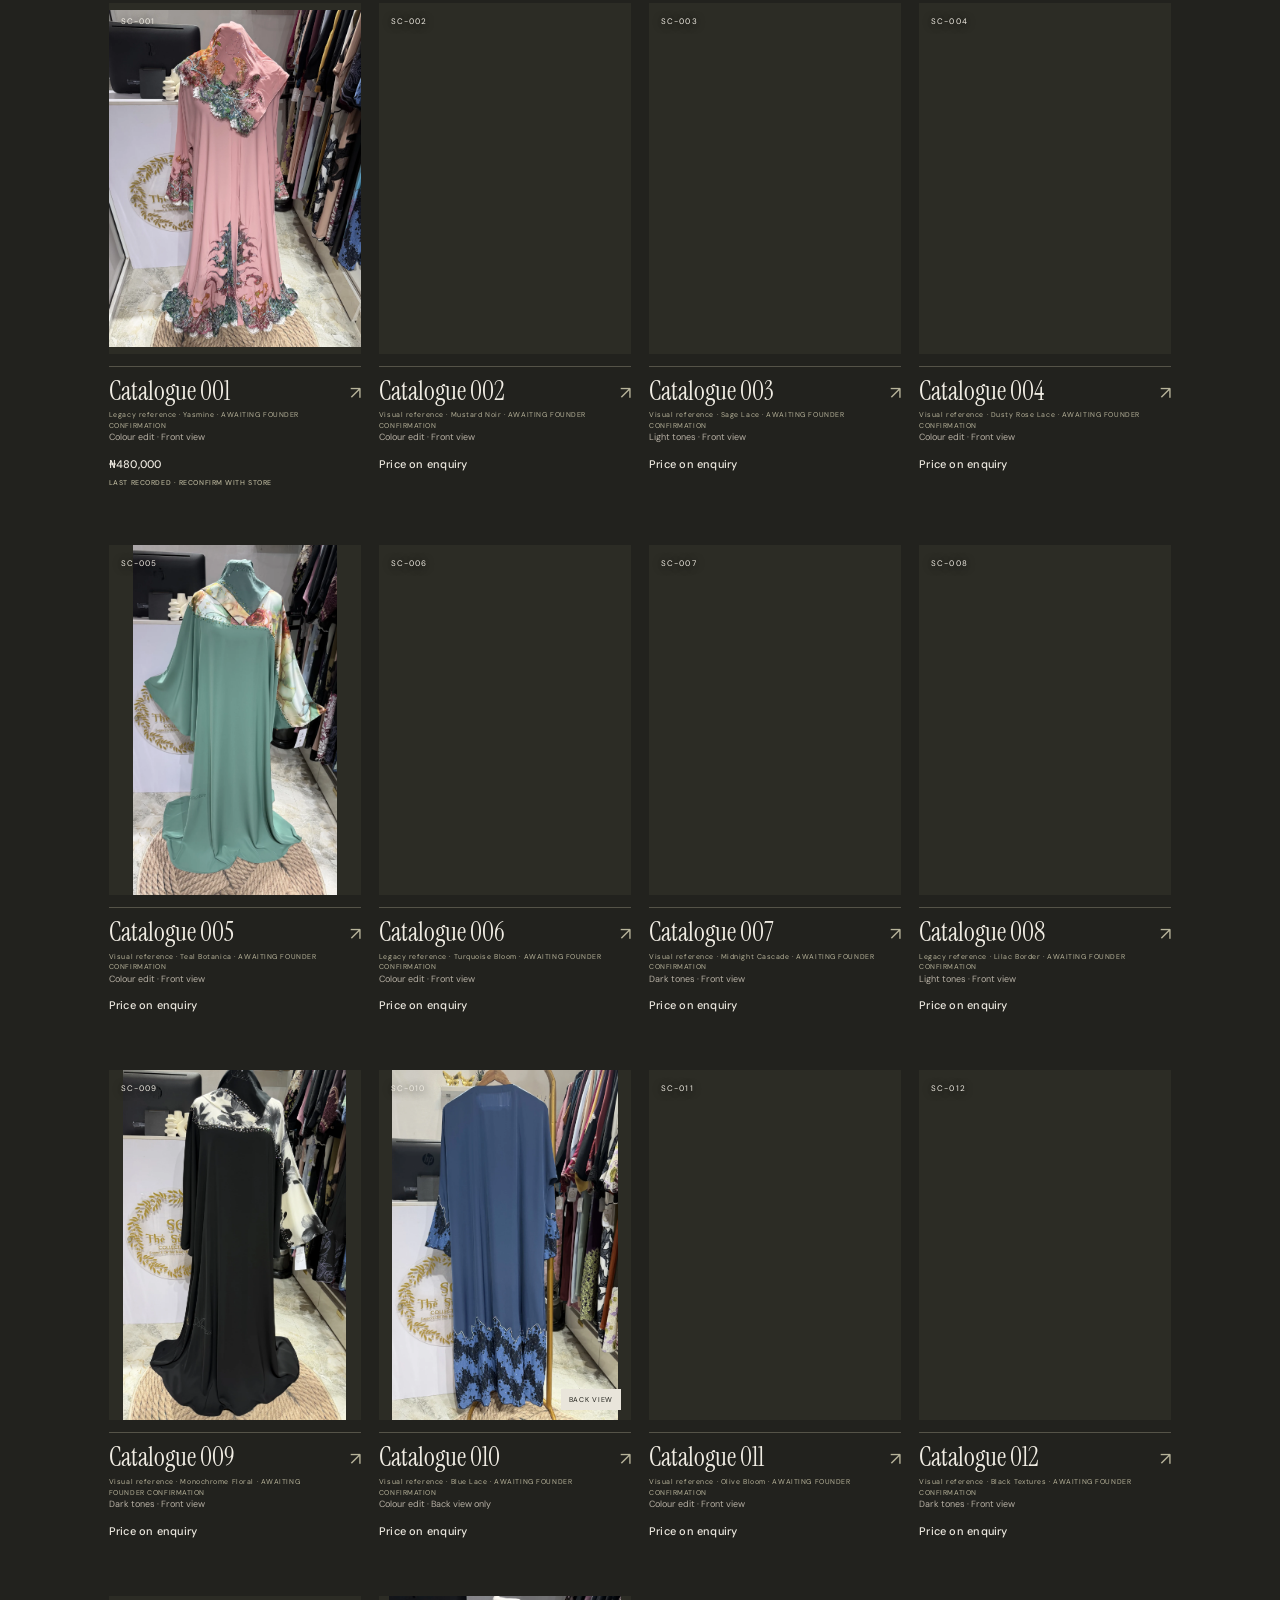
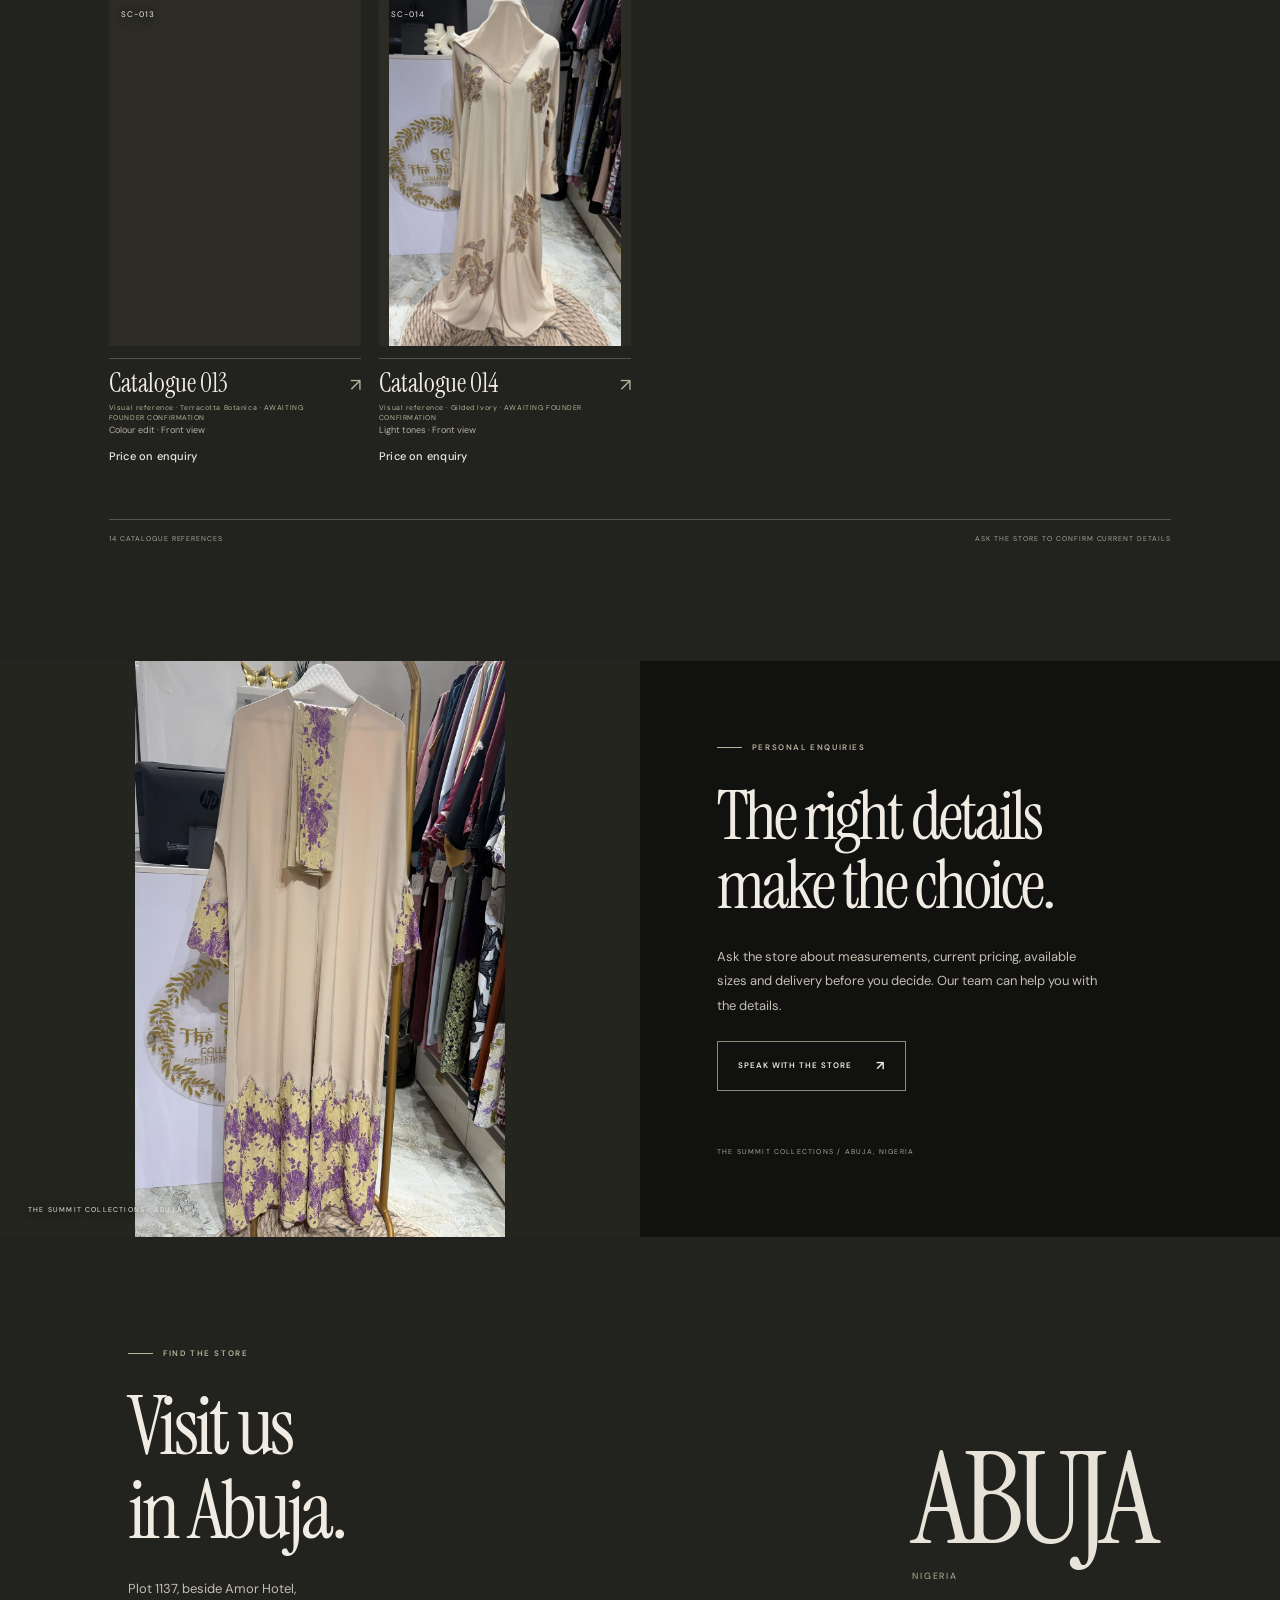
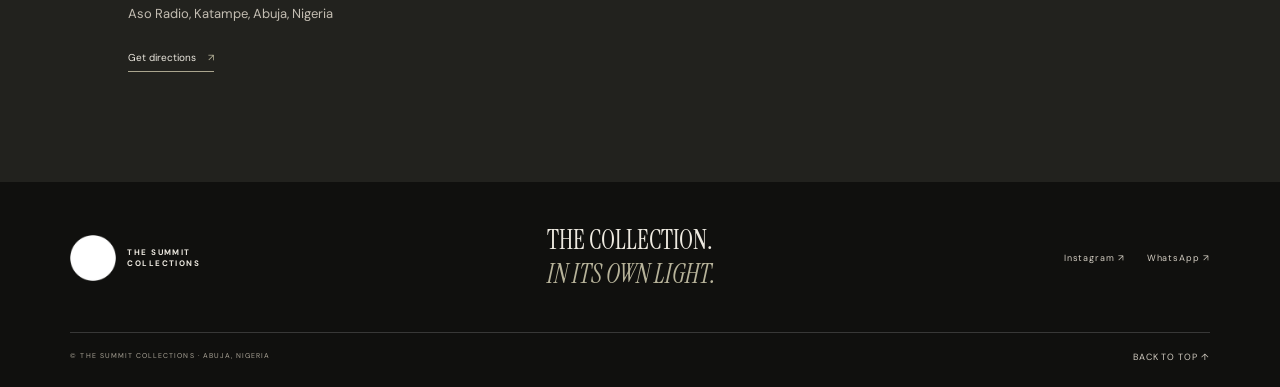
==== commit f489d7dd: "a11y: declare mobile navigation hidden state" ====
--- a/index.html
+++ b/index.html
@@ -41,7 +41,7 @@
   </div>
 </header>
 
-<nav class="mobile-nav" id="mobileNav" aria-label="Mobile navigation" inert>
+<nav class="mobile-nav" id="mobileNav" aria-label="Mobile navigation" aria-hidden="true" inert>
   <a href="#collection">Collection <span>01</span></a><a href="#story">The edit <span>02</span></a><a href="#visit">Visit <span>03</span></a><a href="https://wa.me/2347082812850" target="_blank" rel="noopener">Speak with us ↗</a>
 </nav>
 
--- a/styles.css
+++ b/styles.css
@@ -241,3 +241,13 @@
 }
 @media(max-width:380px){.hero-title{font-size:72px}.product-meta h3{font-size:18px}}
 @media(prefers-reduced-motion:reduce){.lookbook-track{scroll-behavior:auto;scroll-snap-type:none}}
+
+/* Keep closed overlays genuinely hidden in full-page captures and assistive technology. */
+.selection-drawer{visibility:hidden;pointer-events:none;transition:transform .4s var(--ease),visibility .4s}
+.selection-drawer.show{visibility:visible;pointer-events:auto}
+@media(max-width:760px){.selection-drawer{transition:transform .4s var(--ease),visibility .4s}}
+
+/* Make the drawer focusable immediately on open; delay only its hidden state on close. */
+.selection-drawer{transition:transform .4s var(--ease),visibility 0s linear .4s}
+.selection-drawer.show{transition-delay:0s,0s}
+@media(max-width:760px){.selection-drawer{transition:transform .4s var(--ease),visibility 0s linear .4s}.selection-drawer.show{transition-delay:0s,0s}}
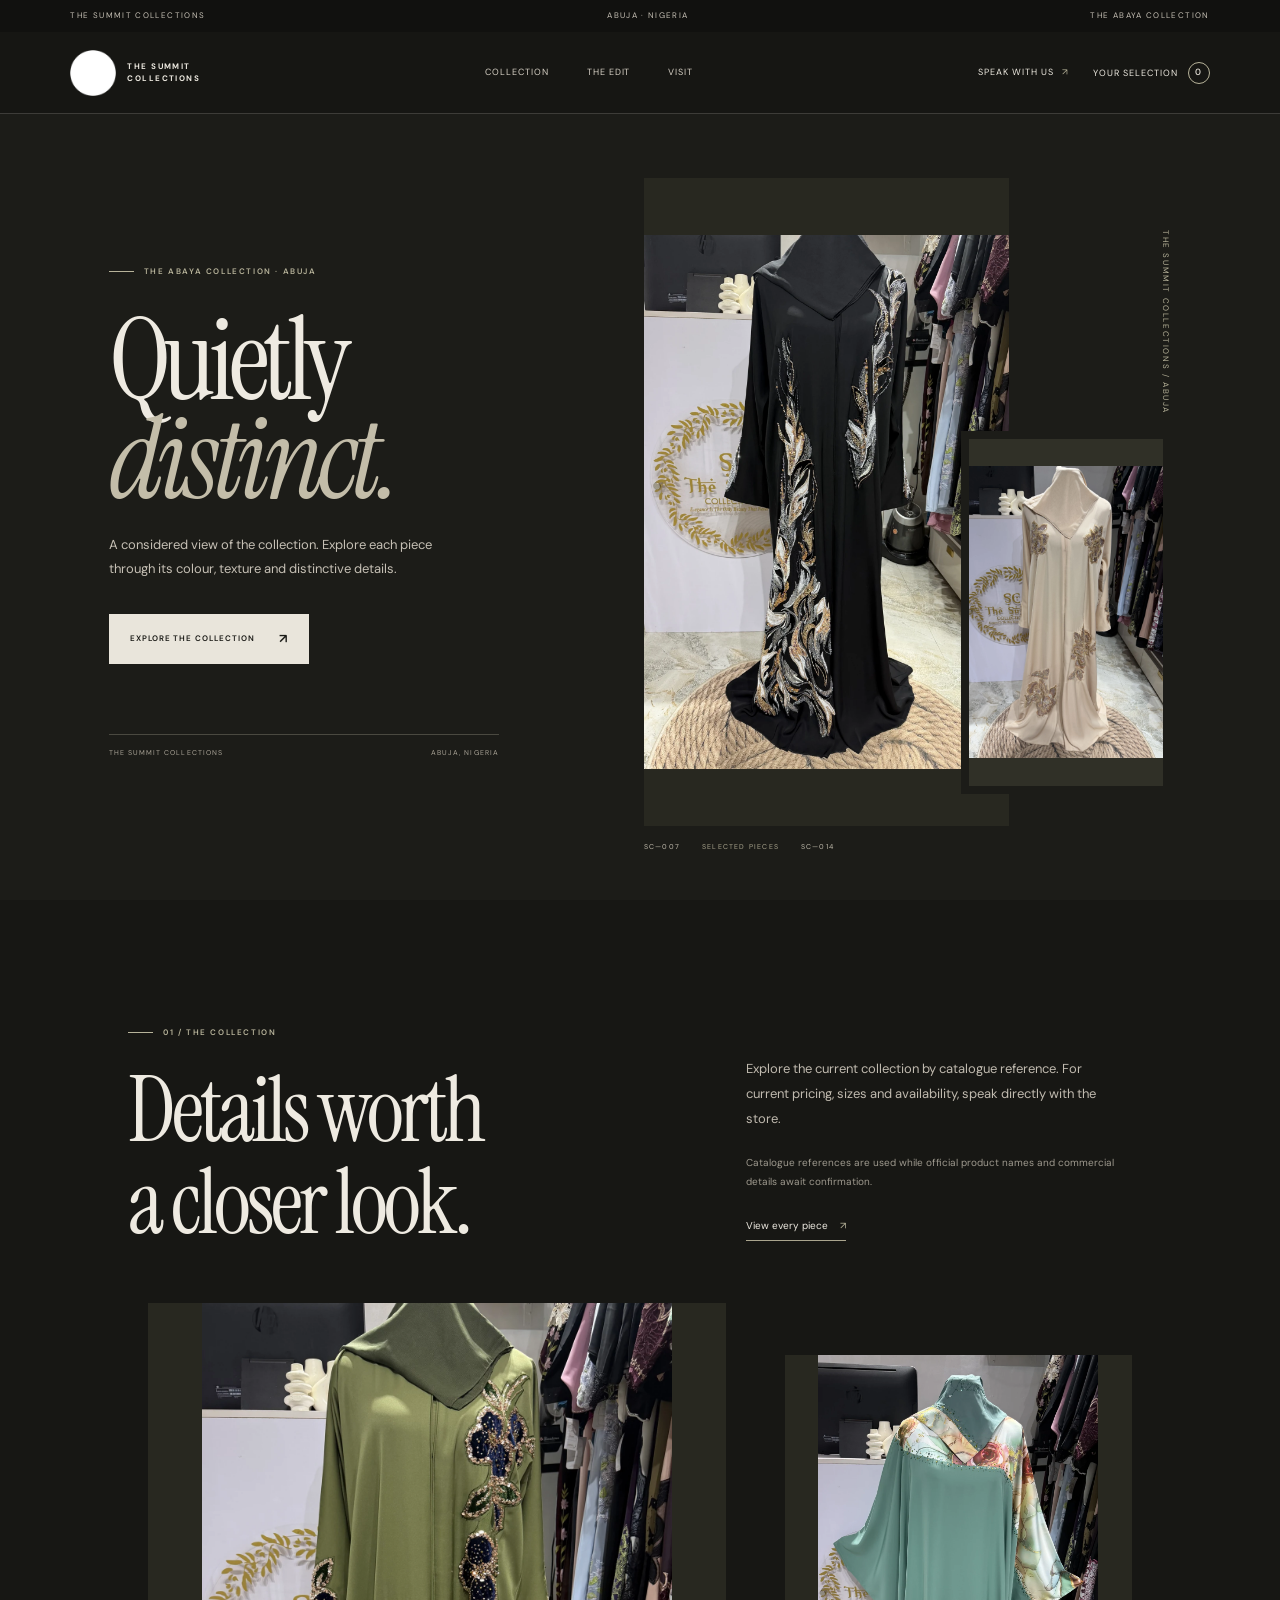
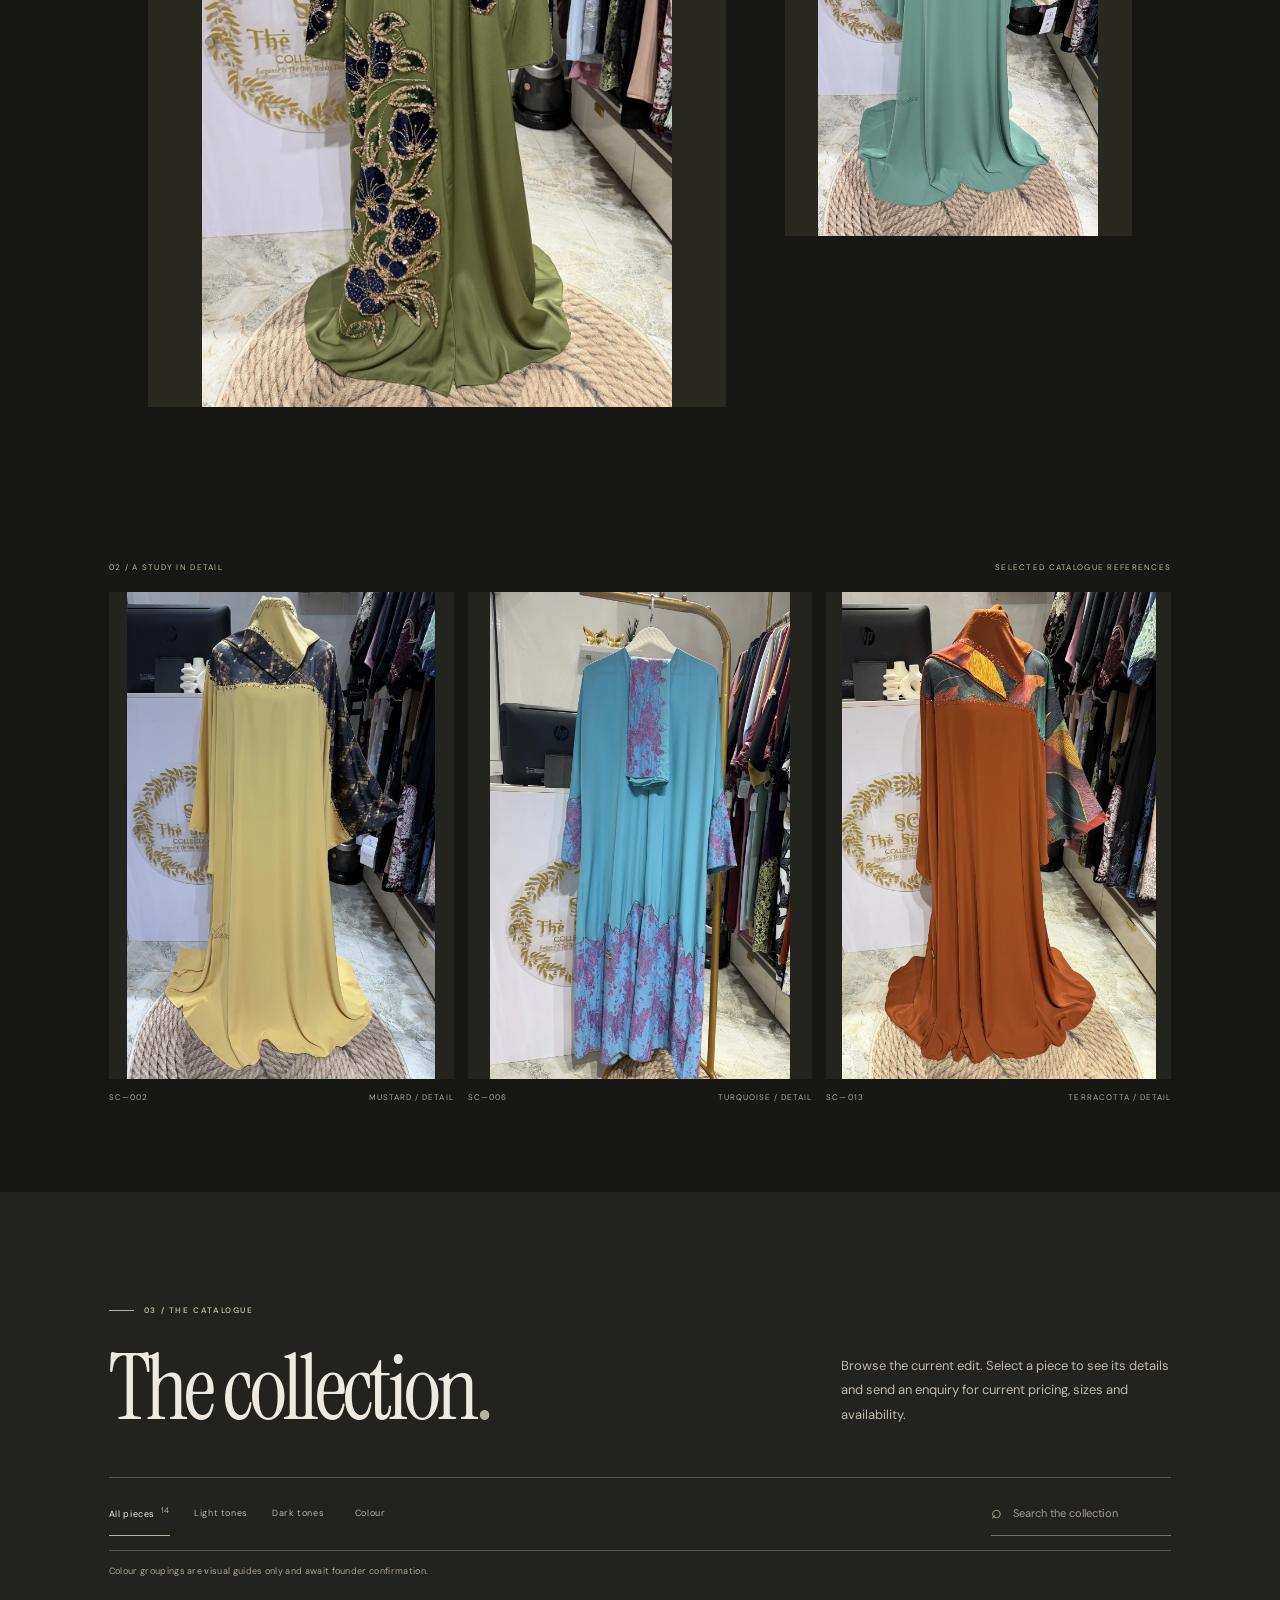
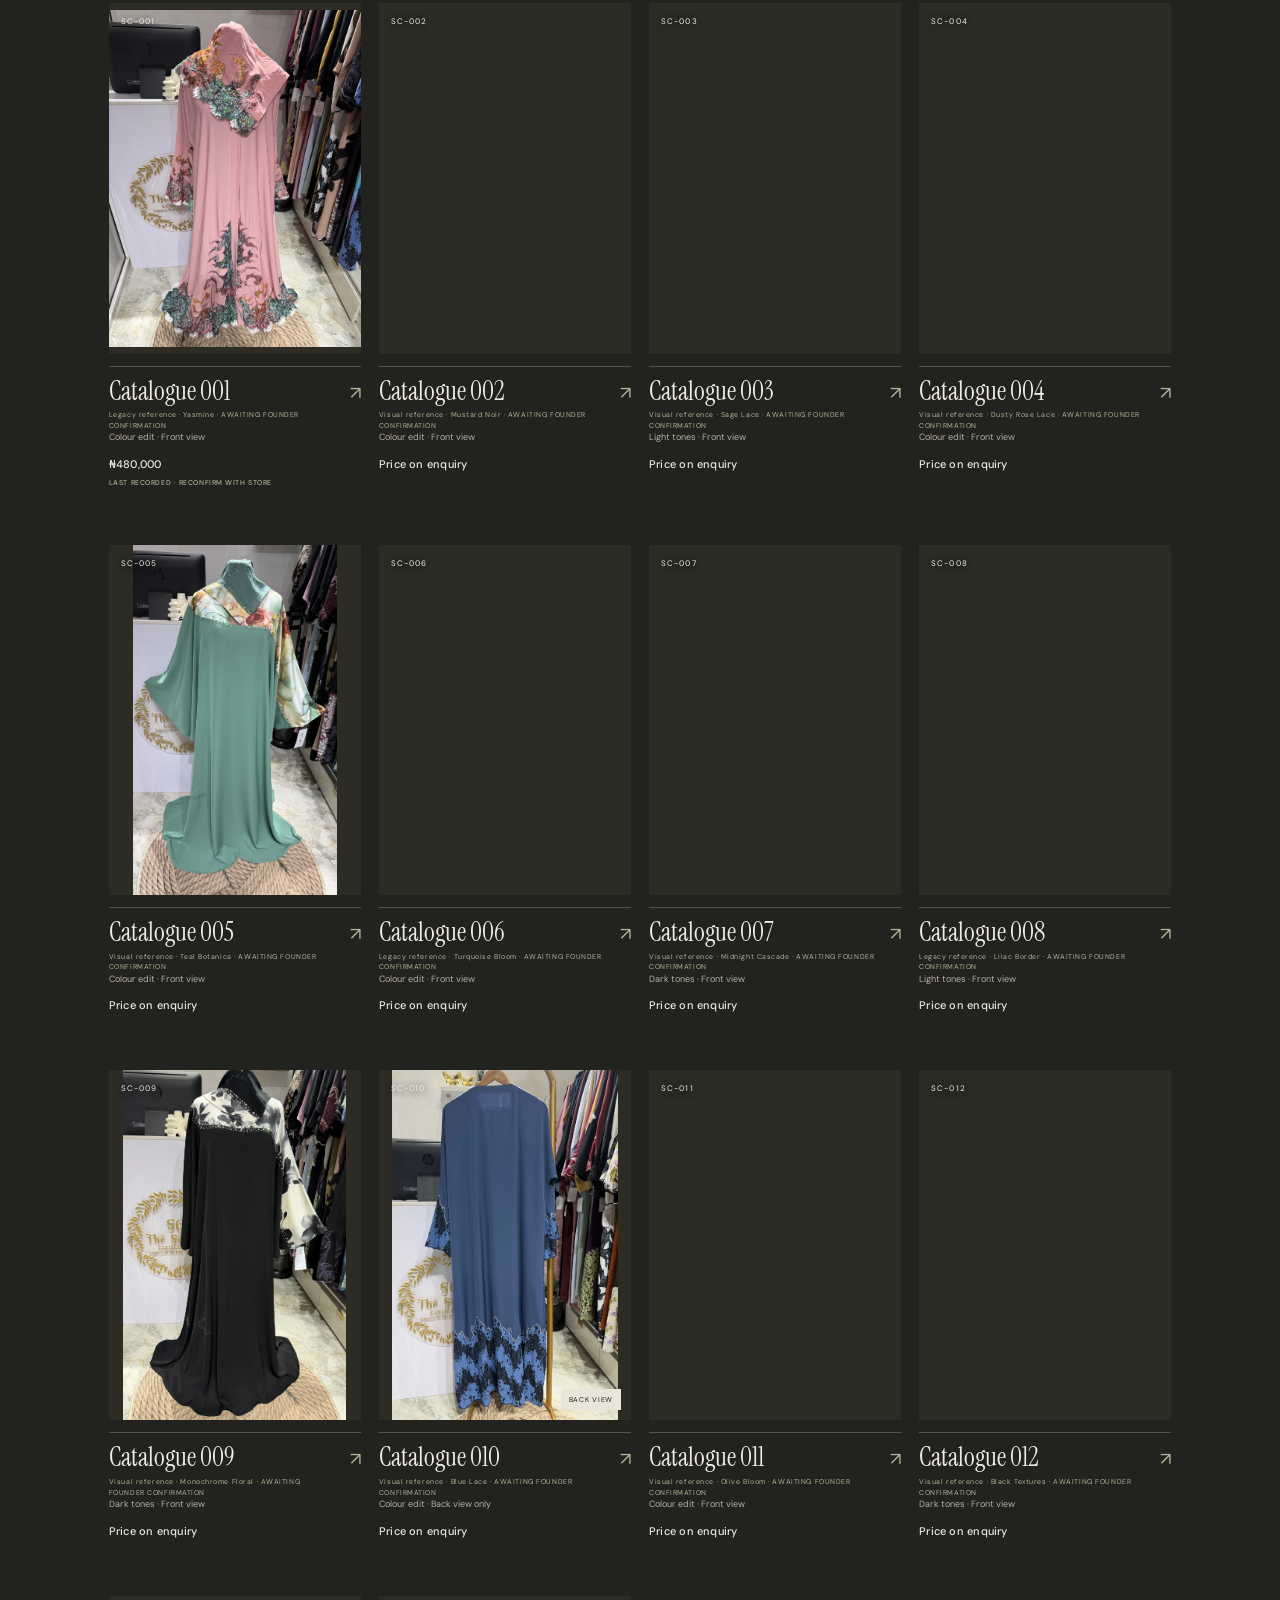
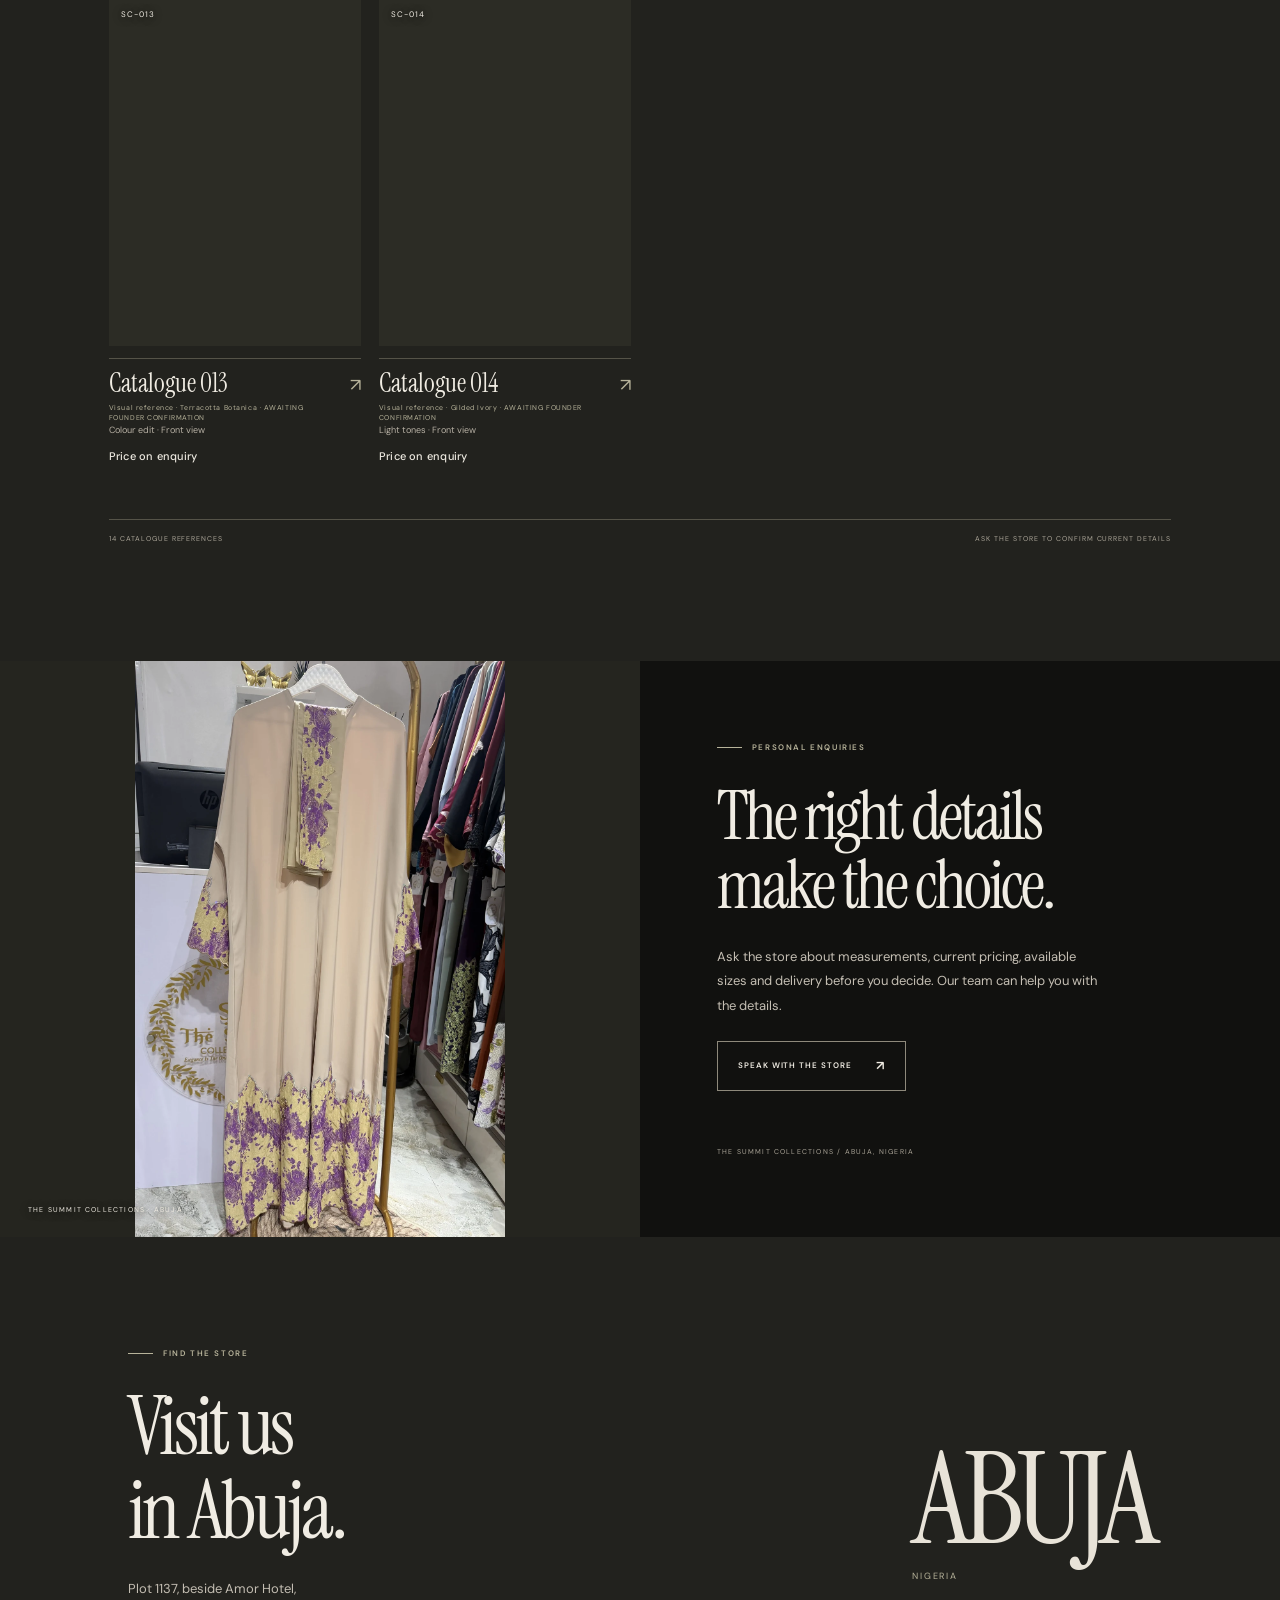
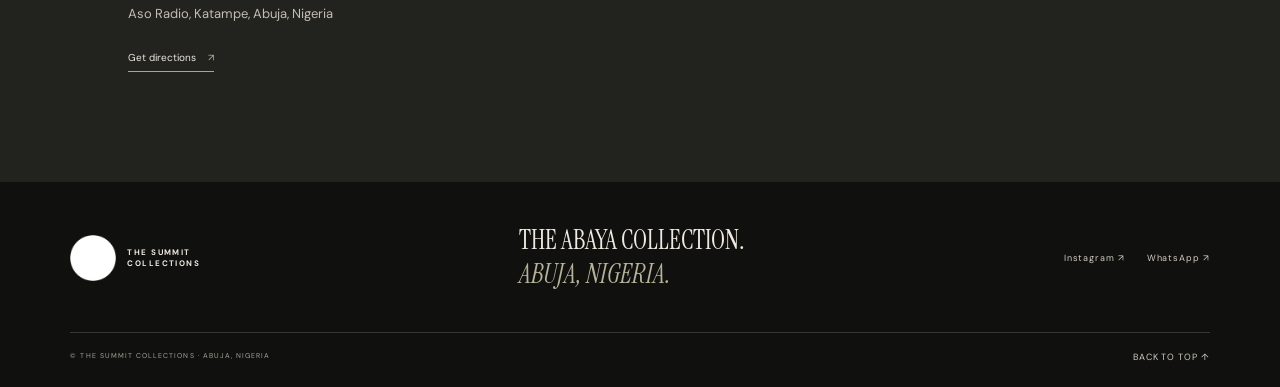
==== commit 0f8f5826: "copy: replace unapproved footer tagline with factual location" ====
--- a/index.html
+++ b/index.html
@@ -108,7 +108,7 @@
 </main>
 
 <footer class="site-footer">
-  <div class="footer-top"><a class="brand footer-brand" href="#top"><img src="/assets/summit-logo.webp" alt=""><span>THE SUMMIT<br>COLLECTIONS</span></a><p>THE COLLECTION.<br><em>IN ITS OWN LIGHT.</em></p><div class="footer-links"><a href="https://www.instagram.com/thesummit_collections/" target="_blank" rel="noopener">Instagram ↗</a><a href="https://wa.me/2347082812850" target="_blank" rel="noopener">WhatsApp ↗</a></div></div>
+  <div class="footer-top"><a class="brand footer-brand" href="#top"><img src="/assets/summit-logo.webp" alt=""><span>THE SUMMIT<br>COLLECTIONS</span></a><p>THE ABAYA COLLECTION.<br><em>ABUJA, NIGERIA.</em></p><div class="footer-links"><a href="https://www.instagram.com/thesummit_collections/" target="_blank" rel="noopener">Instagram ↗</a><a href="https://wa.me/2347082812850" target="_blank" rel="noopener">WhatsApp ↗</a></div></div>
   <div class="footer-bottom"><small>© THE SUMMIT COLLECTIONS · ABUJA, NIGERIA</small><a href="#top">BACK TO TOP ↑</a></div>
 </footer>
 
--- a/styles.css
+++ b/styles.css
@@ -251,3 +251,9 @@
 .selection-drawer{transition:transform .4s var(--ease),visibility 0s linear .4s}
 .selection-drawer.show{transition-delay:0s,0s}
 @media(max-width:760px){.selection-drawer{transition:transform .4s var(--ease),visibility 0s linear .4s}.selection-drawer.show{transition-delay:0s,0s}}
+
+/* Mobile navigation becomes visible immediately before focus is moved into it. */
+@media(max-width:760px){
+ .mobile-nav{transition:opacity .25s,transform .25s,visibility 0s linear .25s}
+ .mobile-nav.open{transition-delay:0s,0s,0s}
+}
